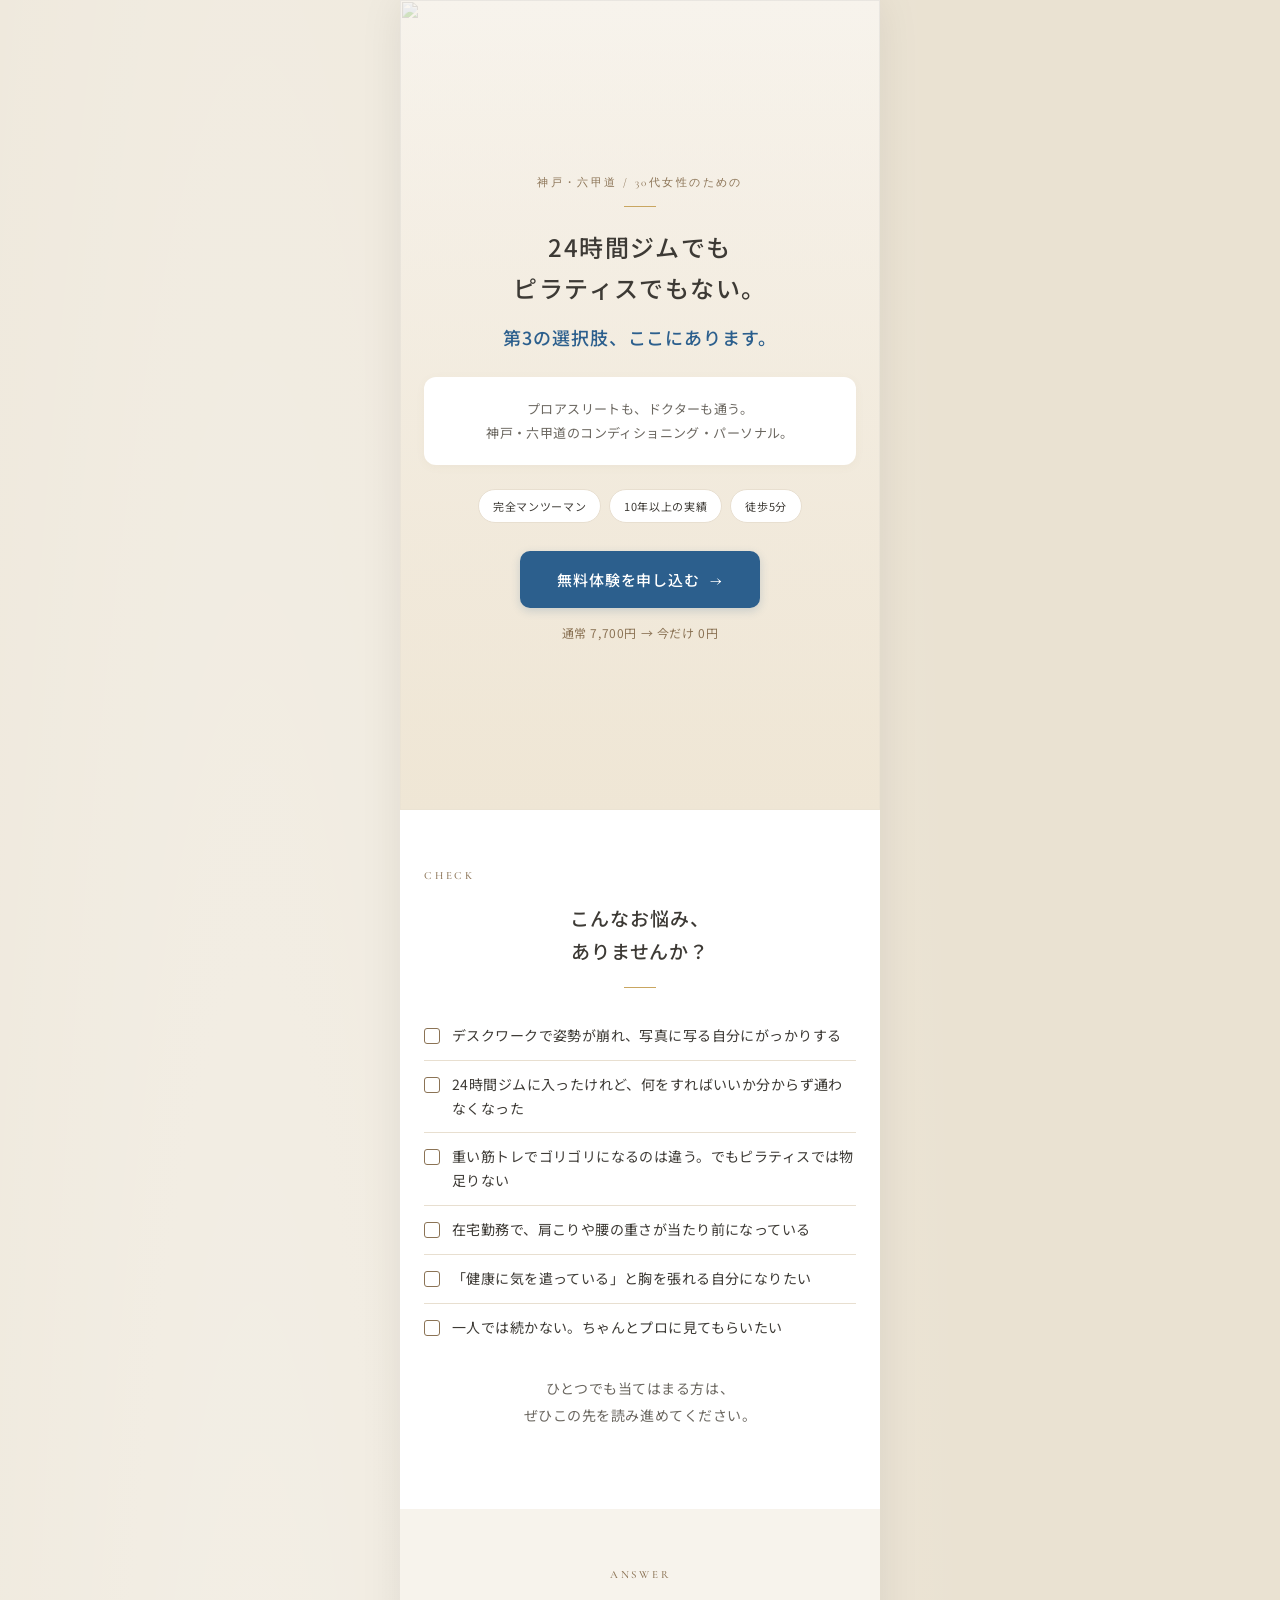
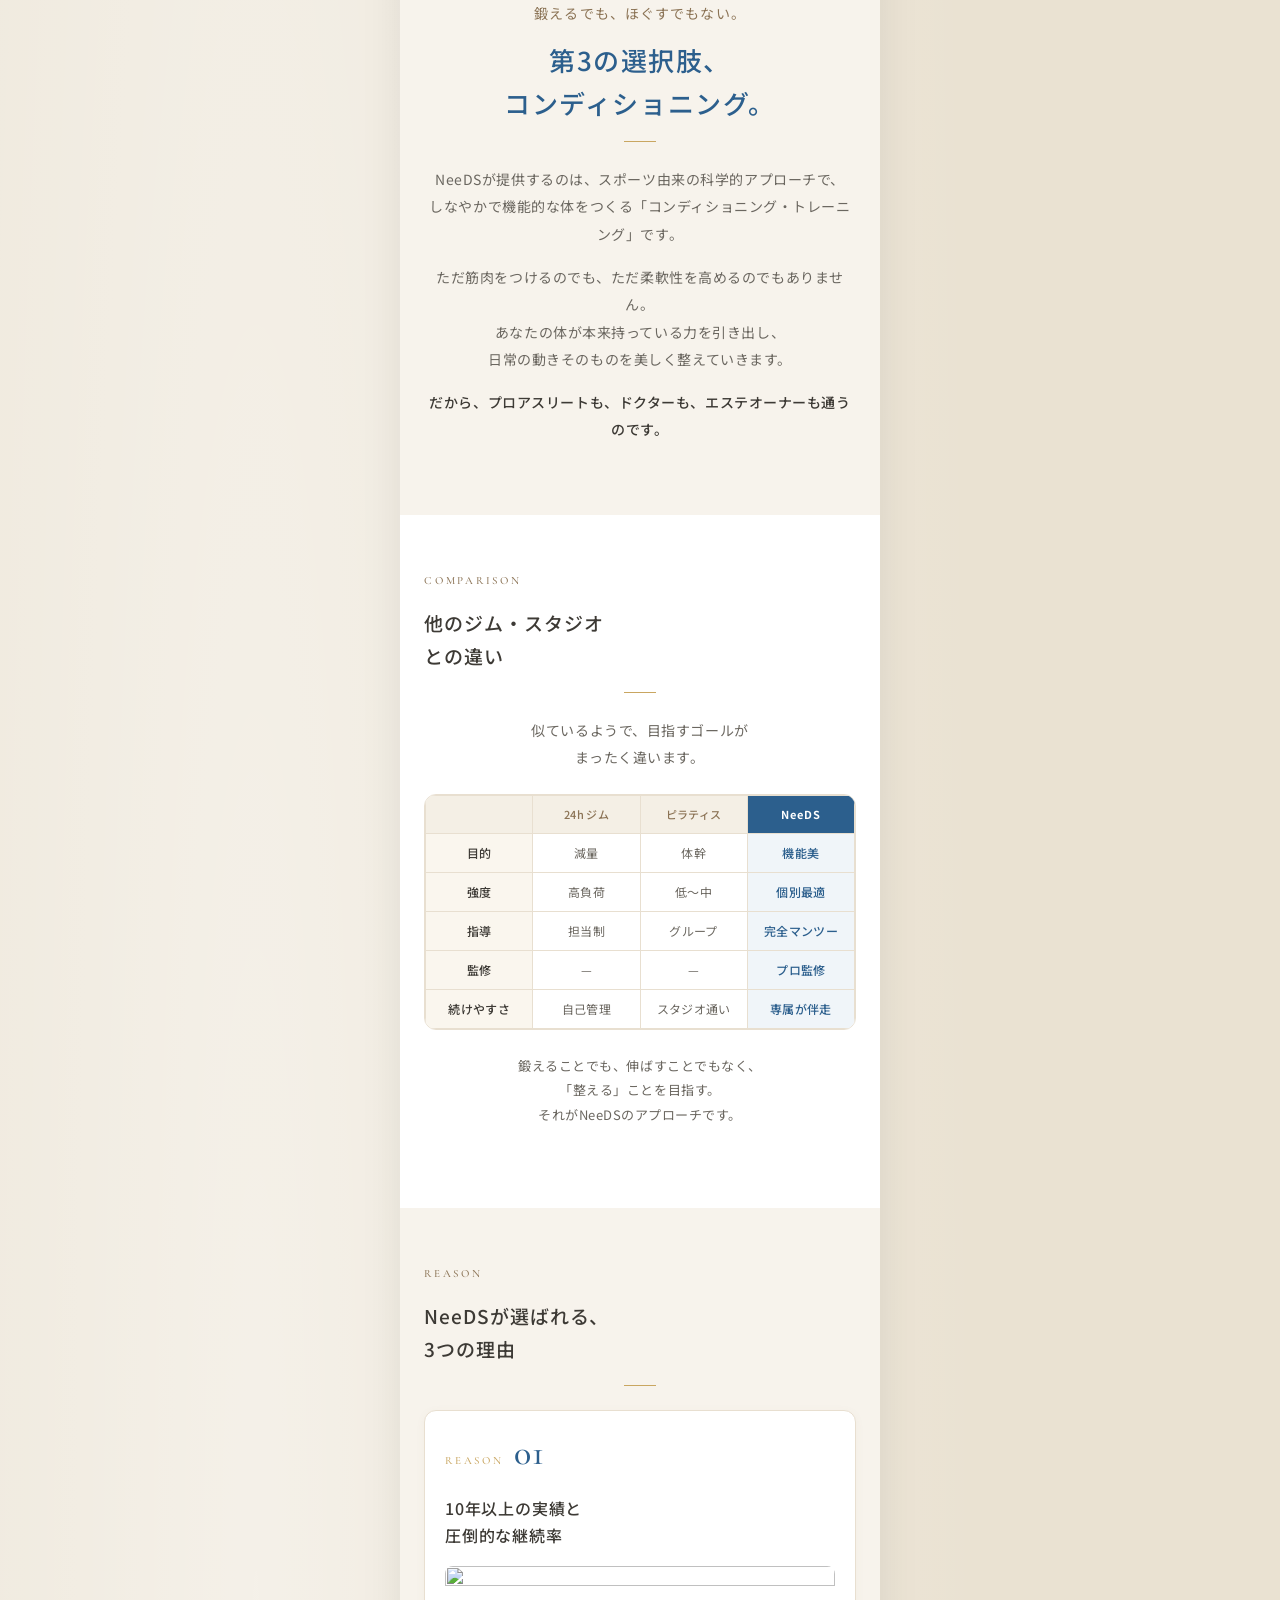
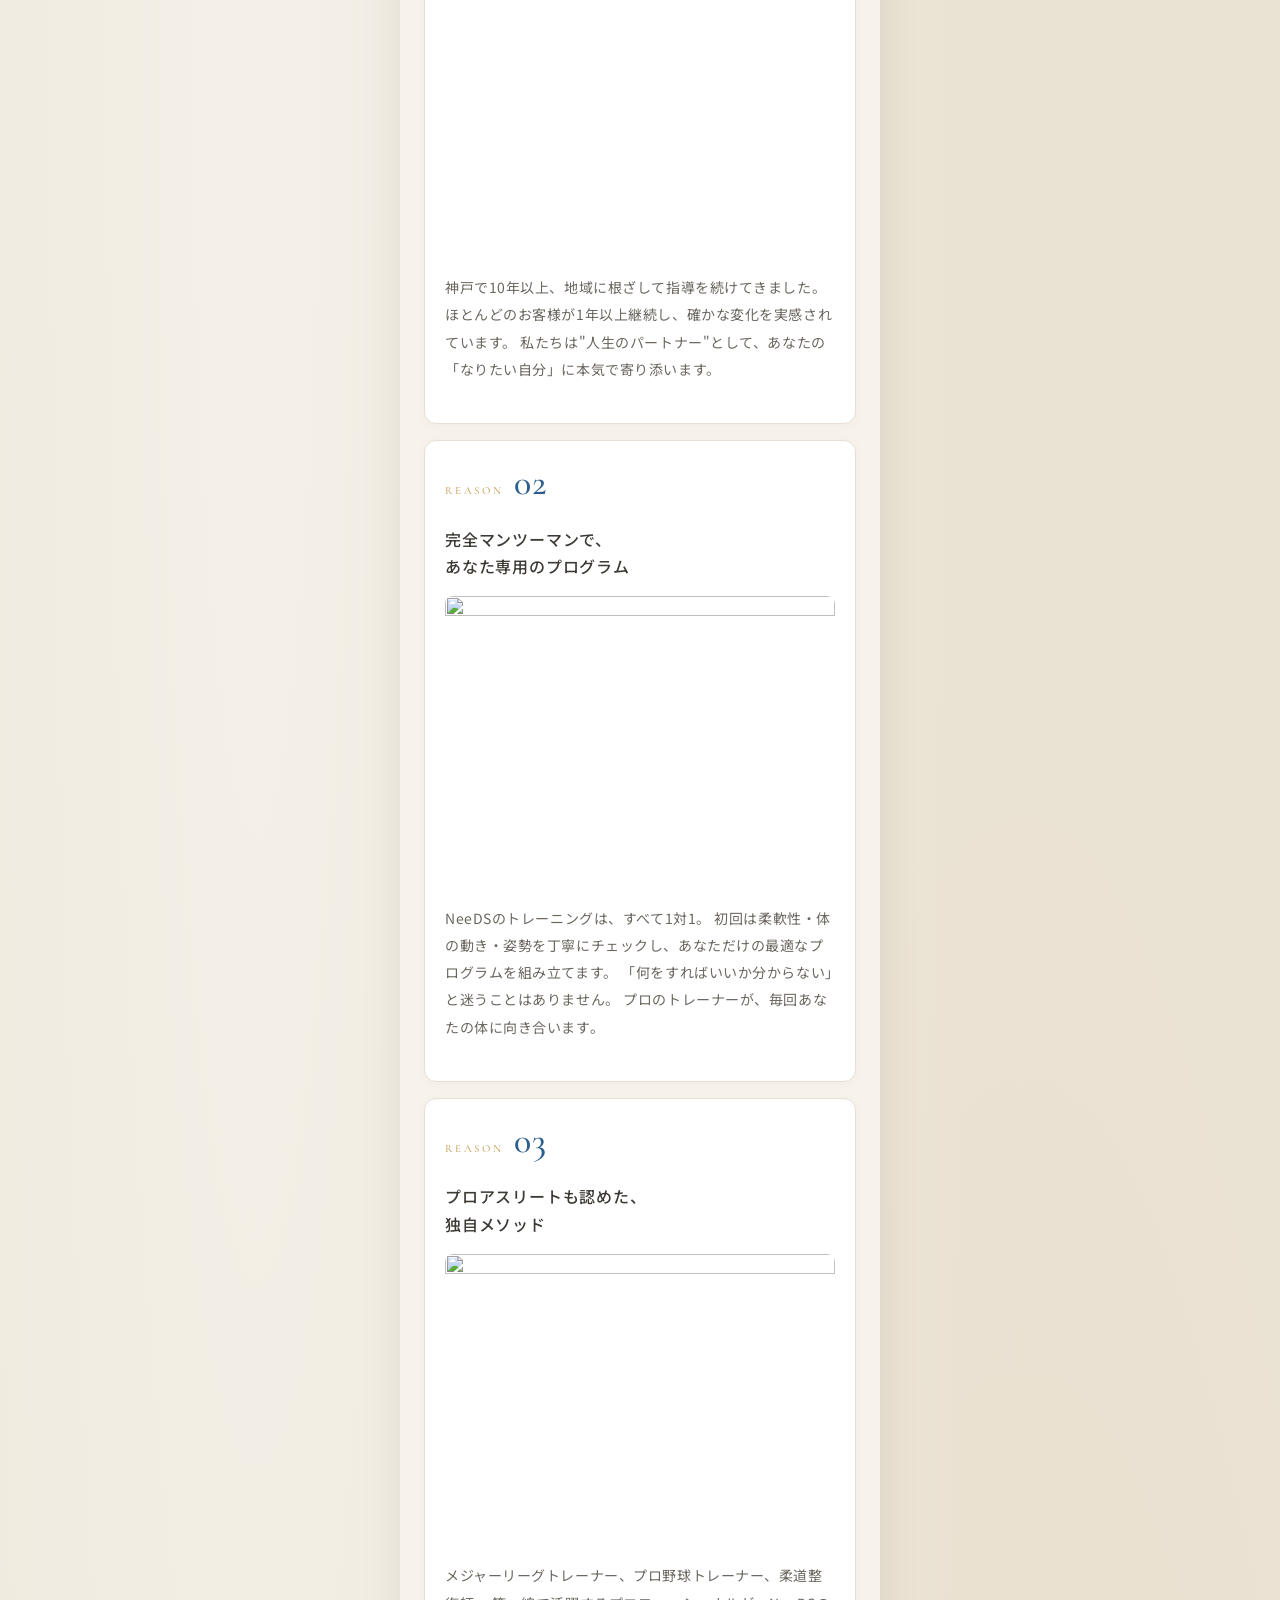
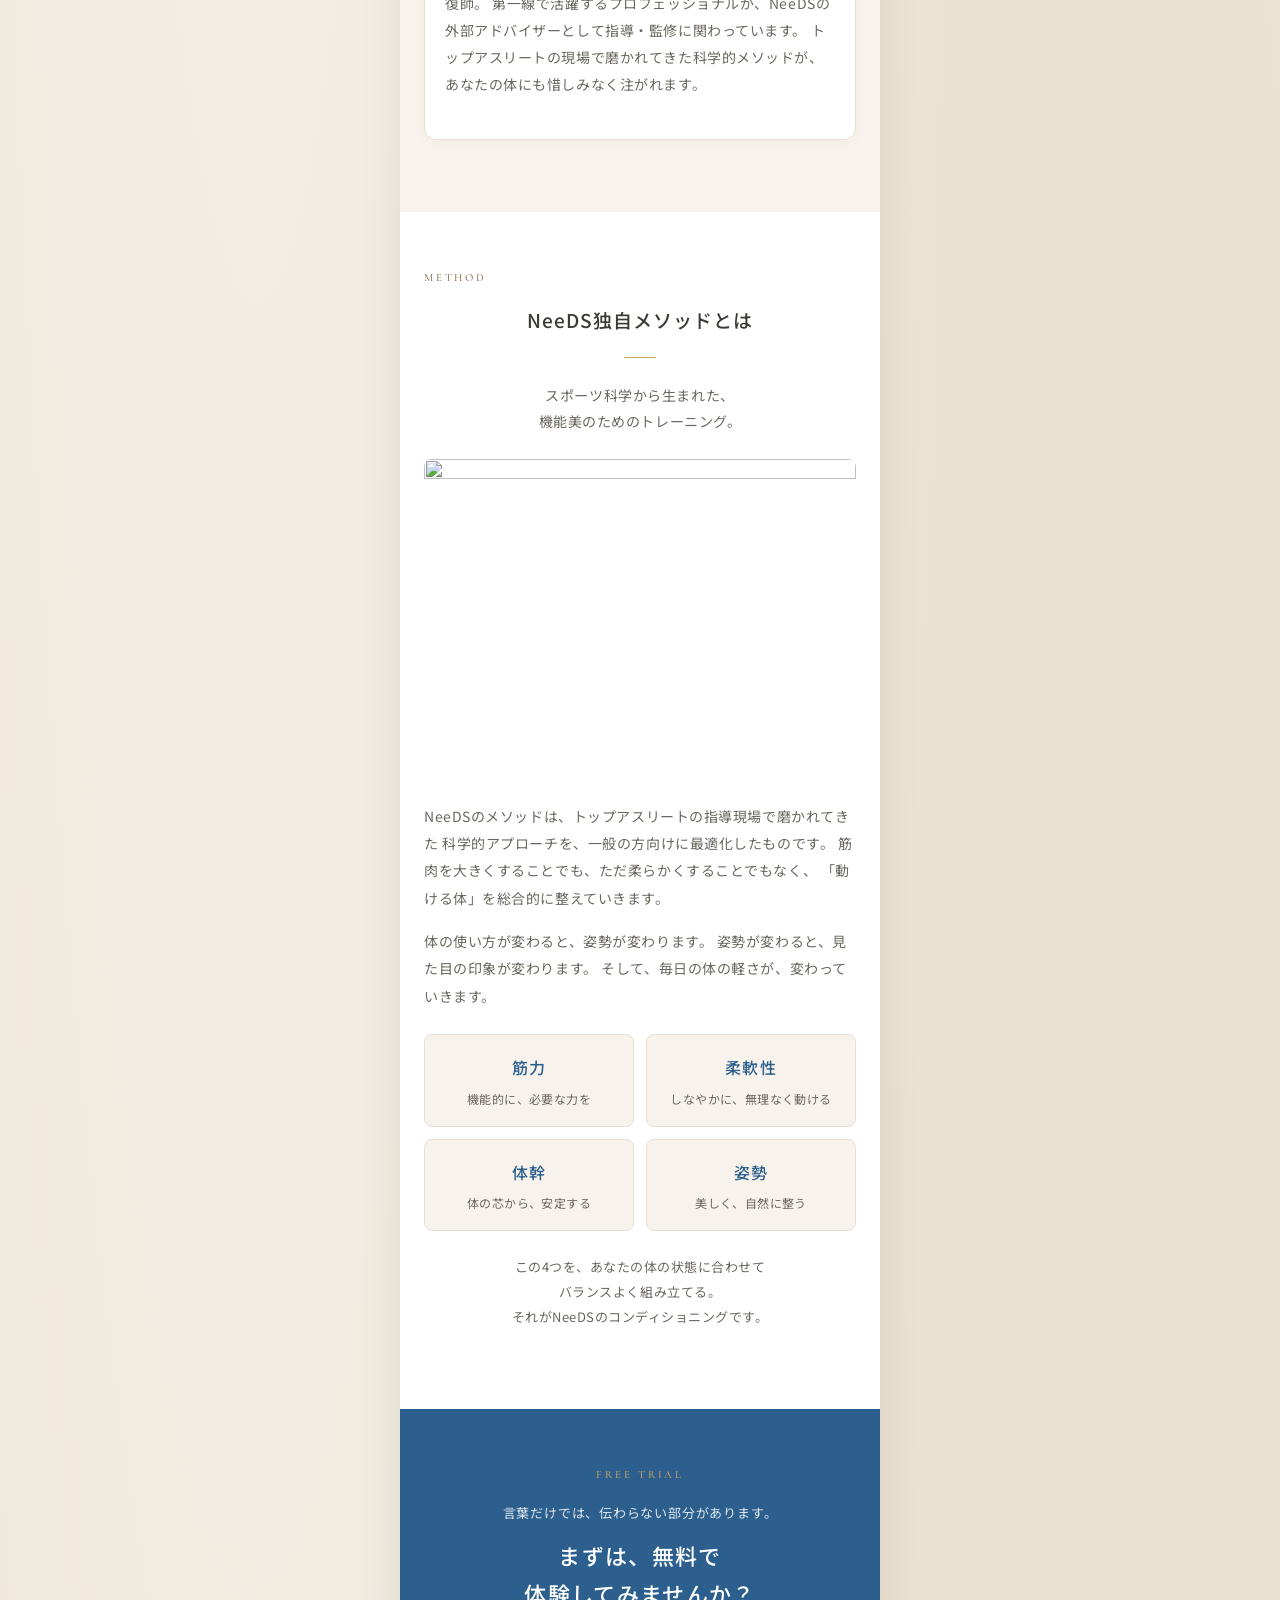
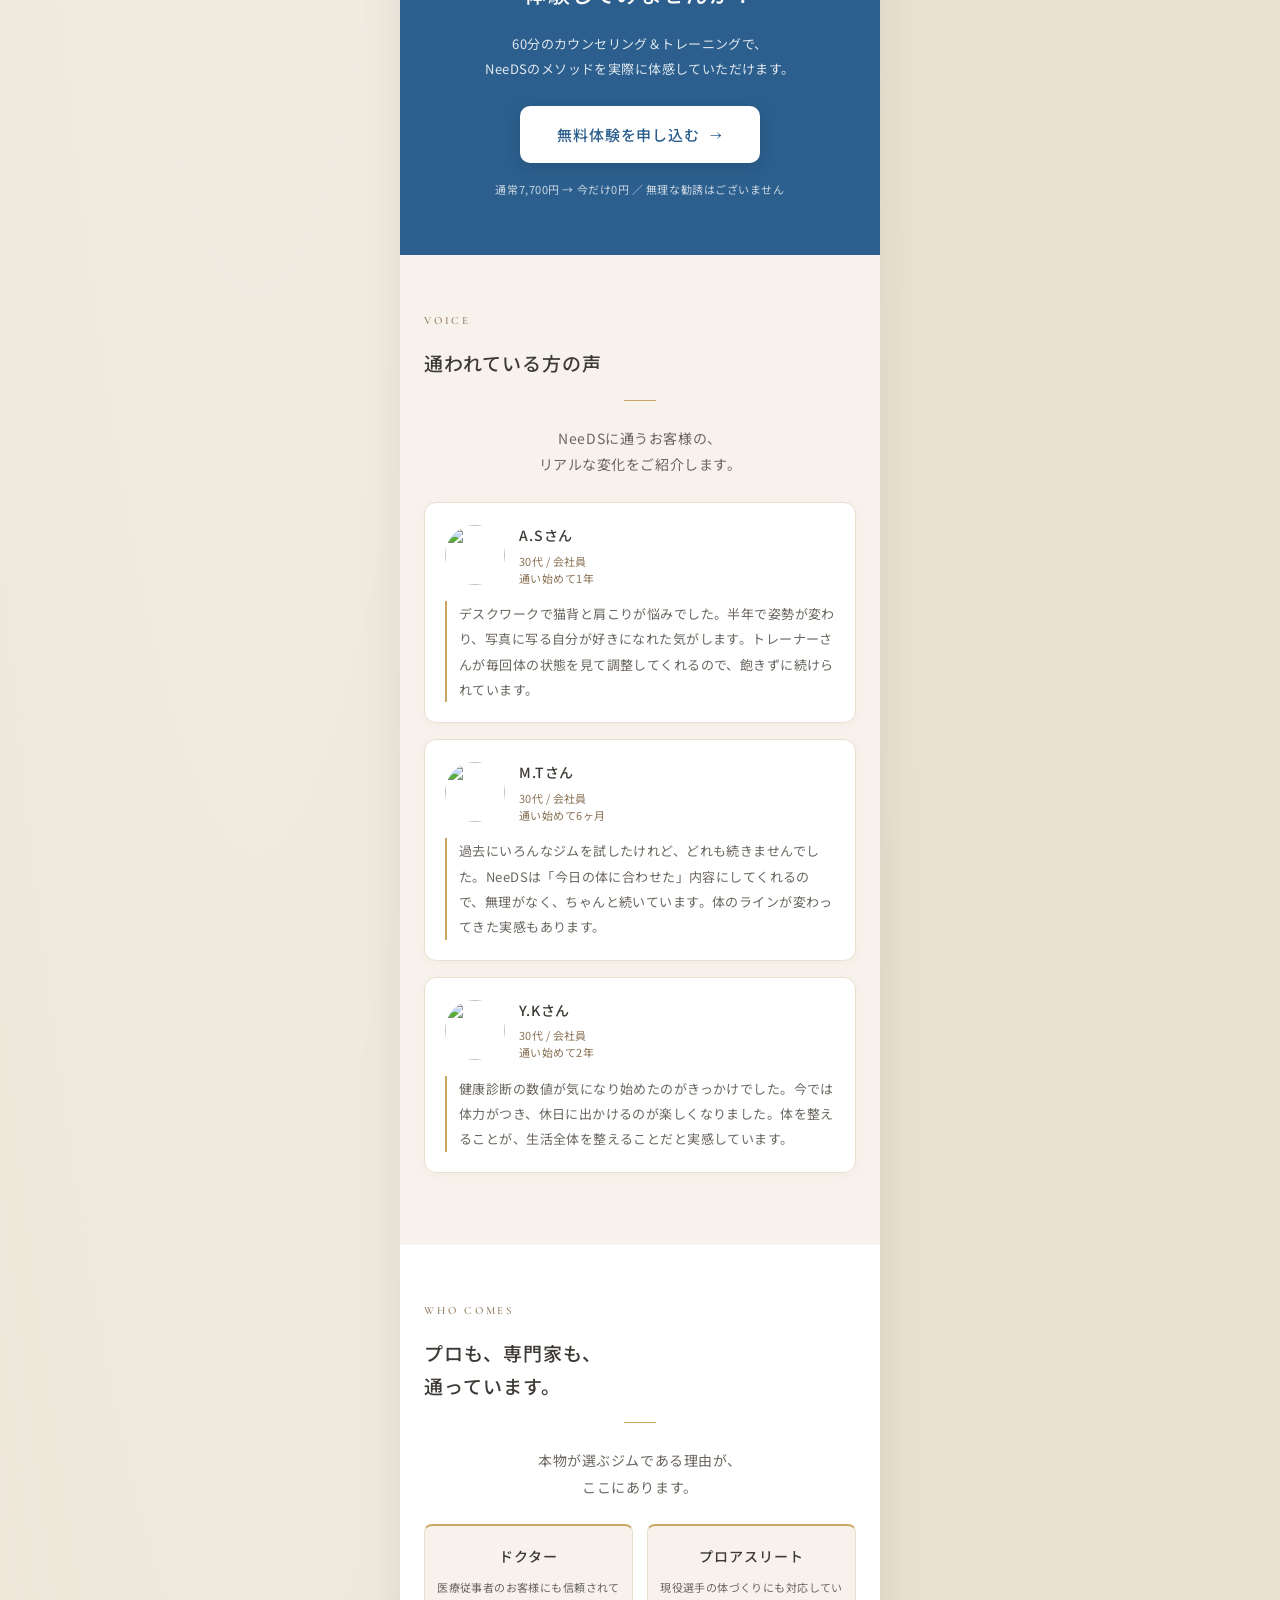
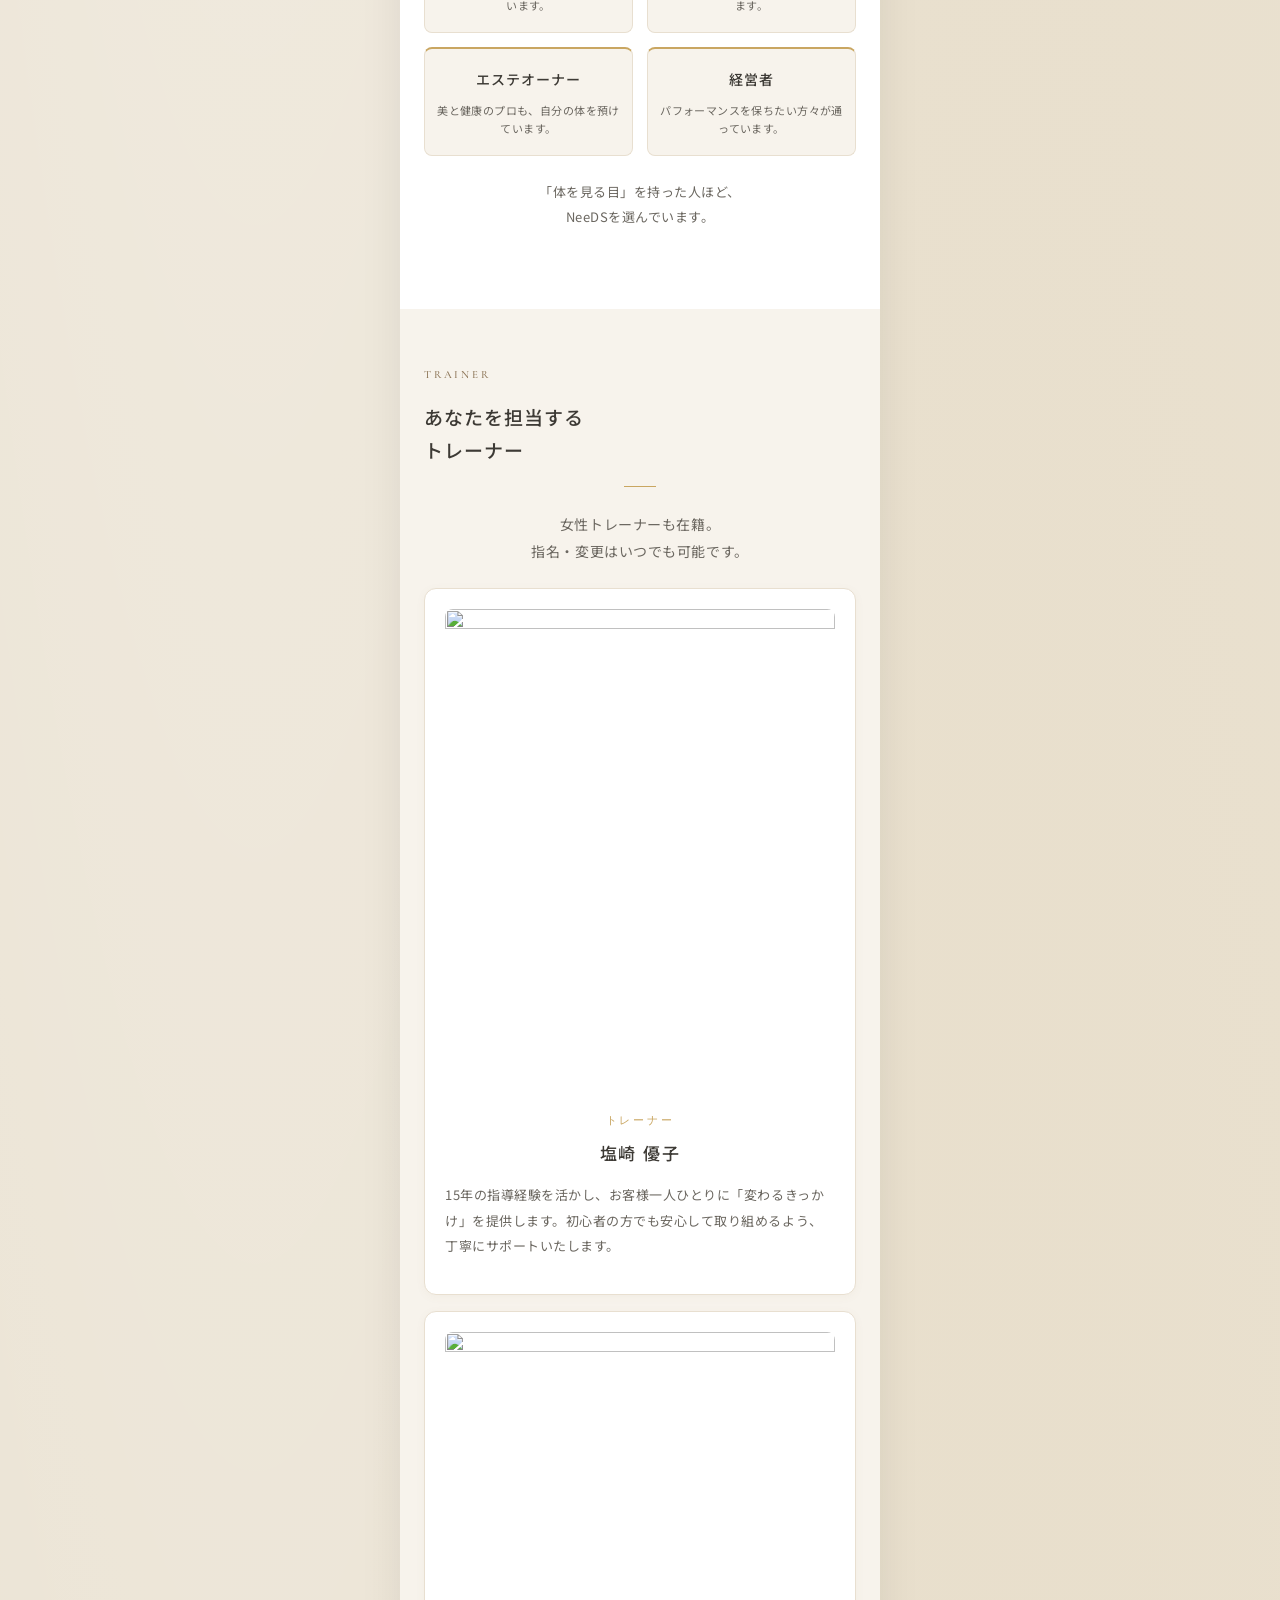
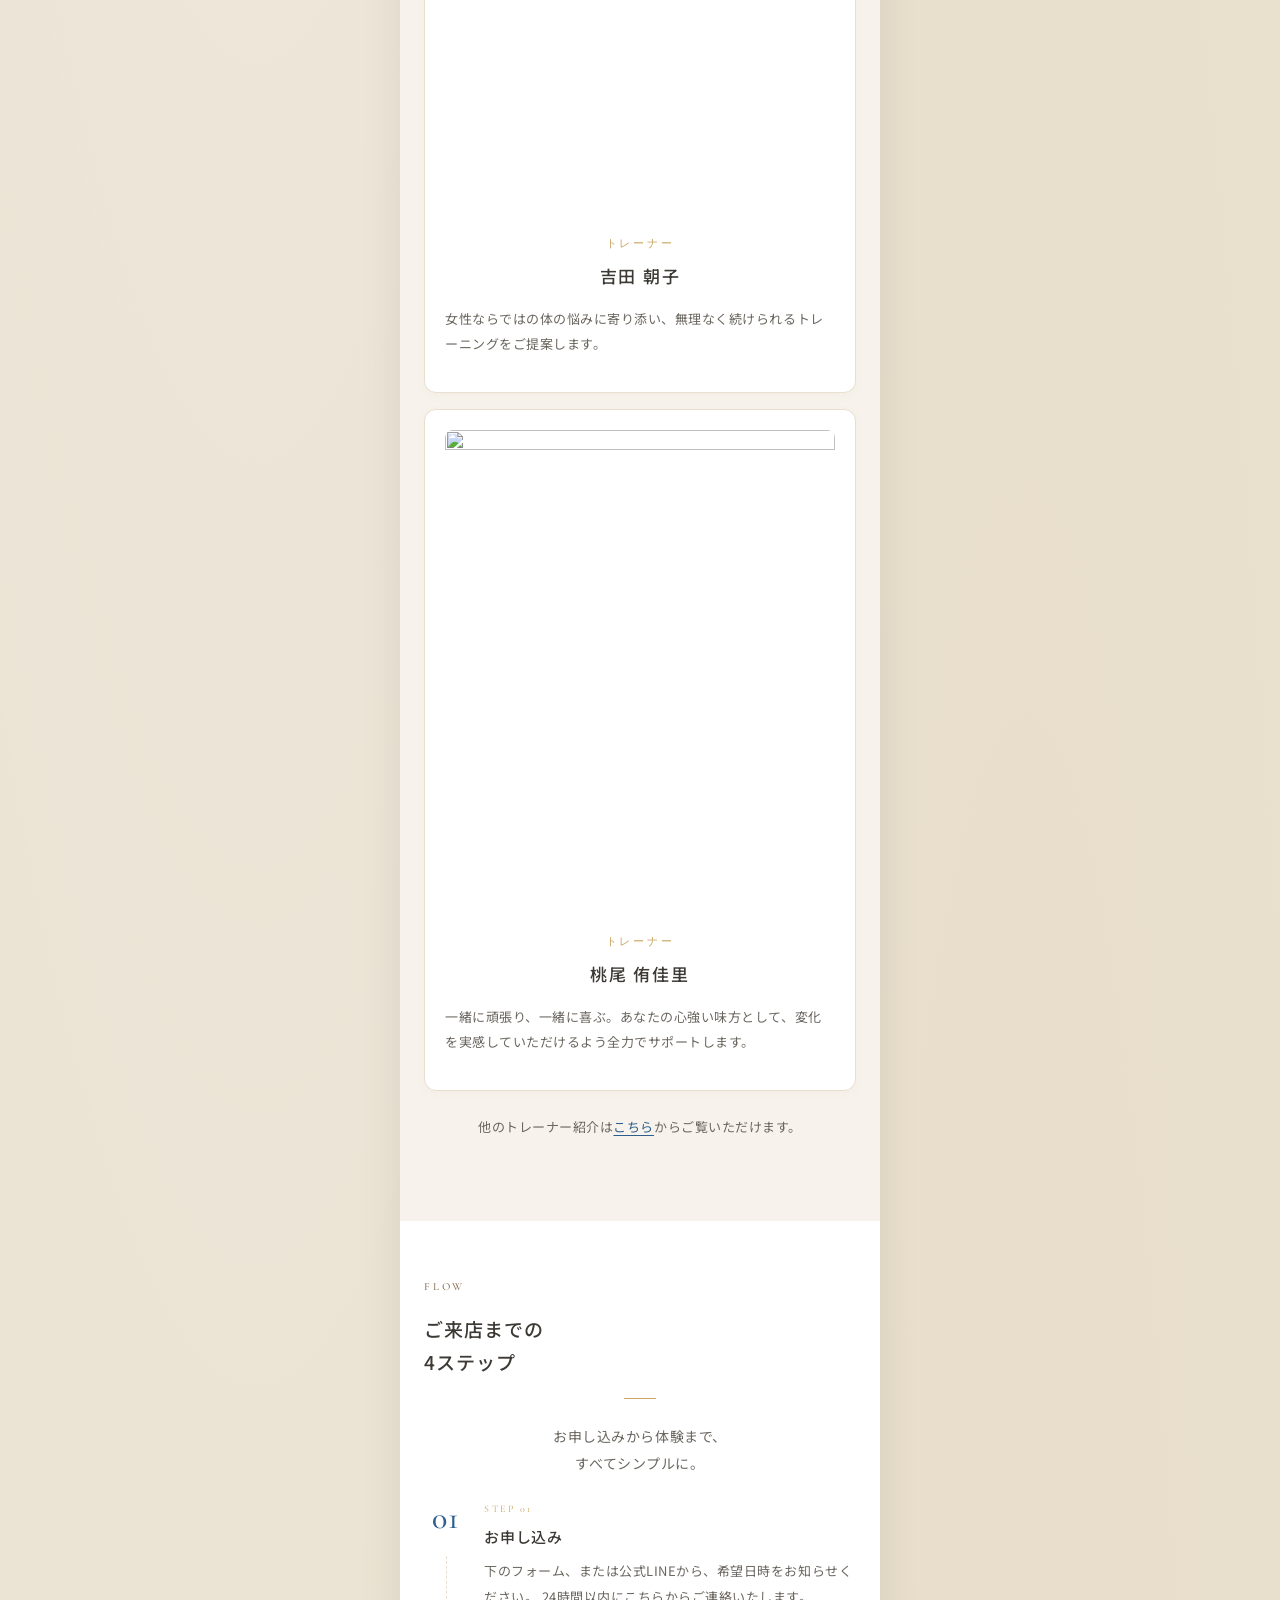
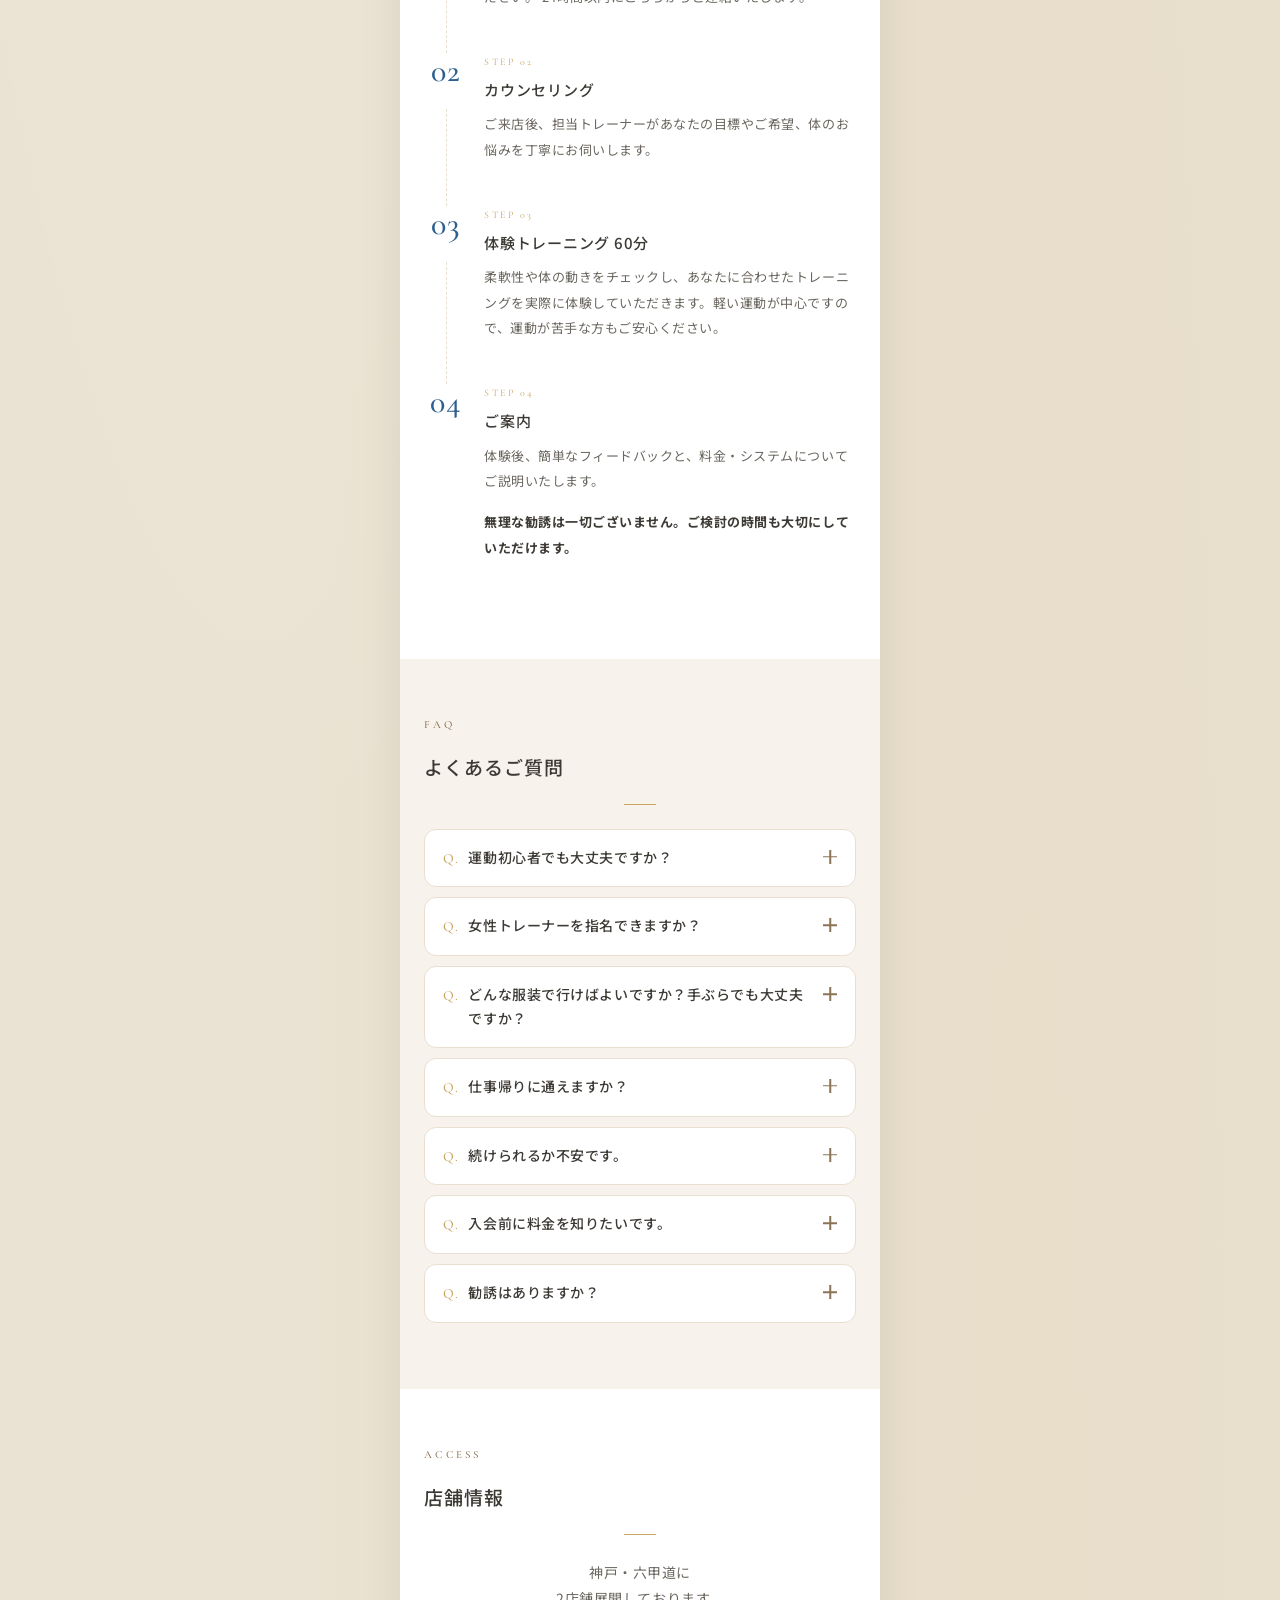
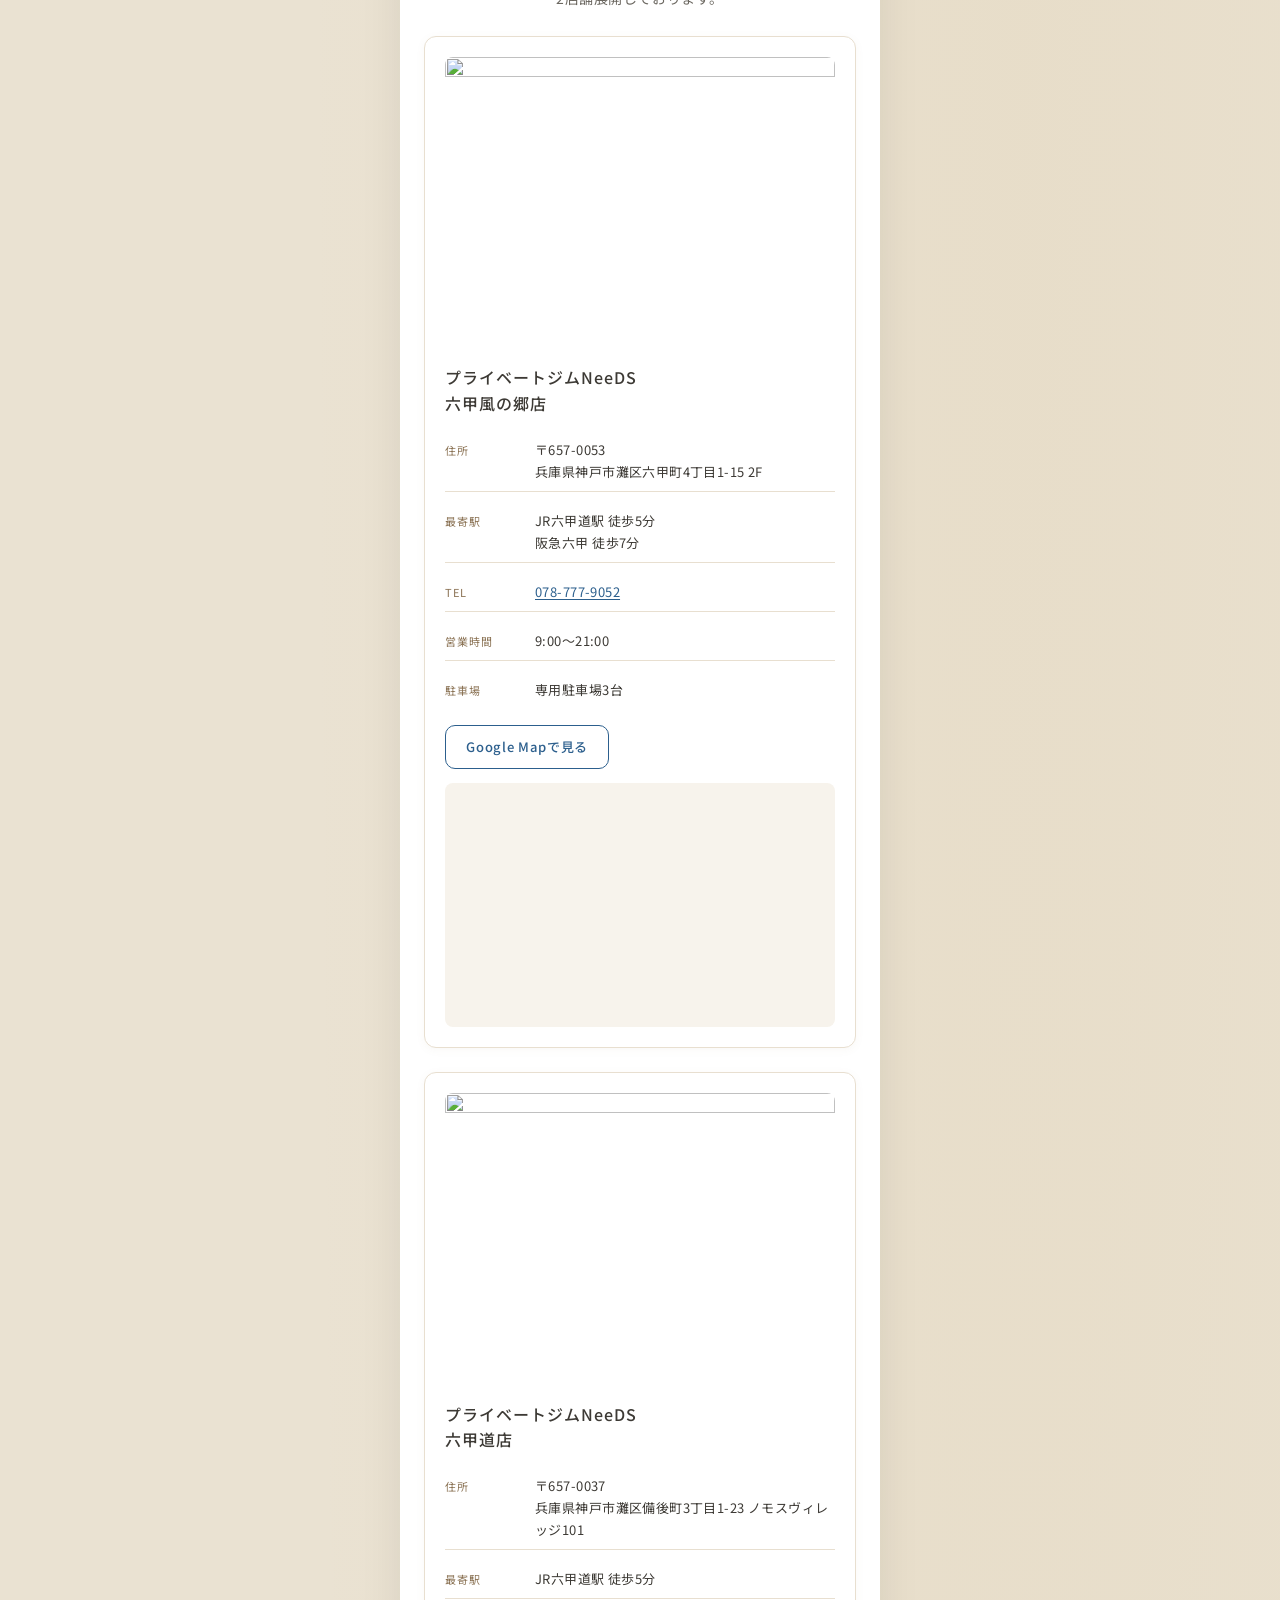
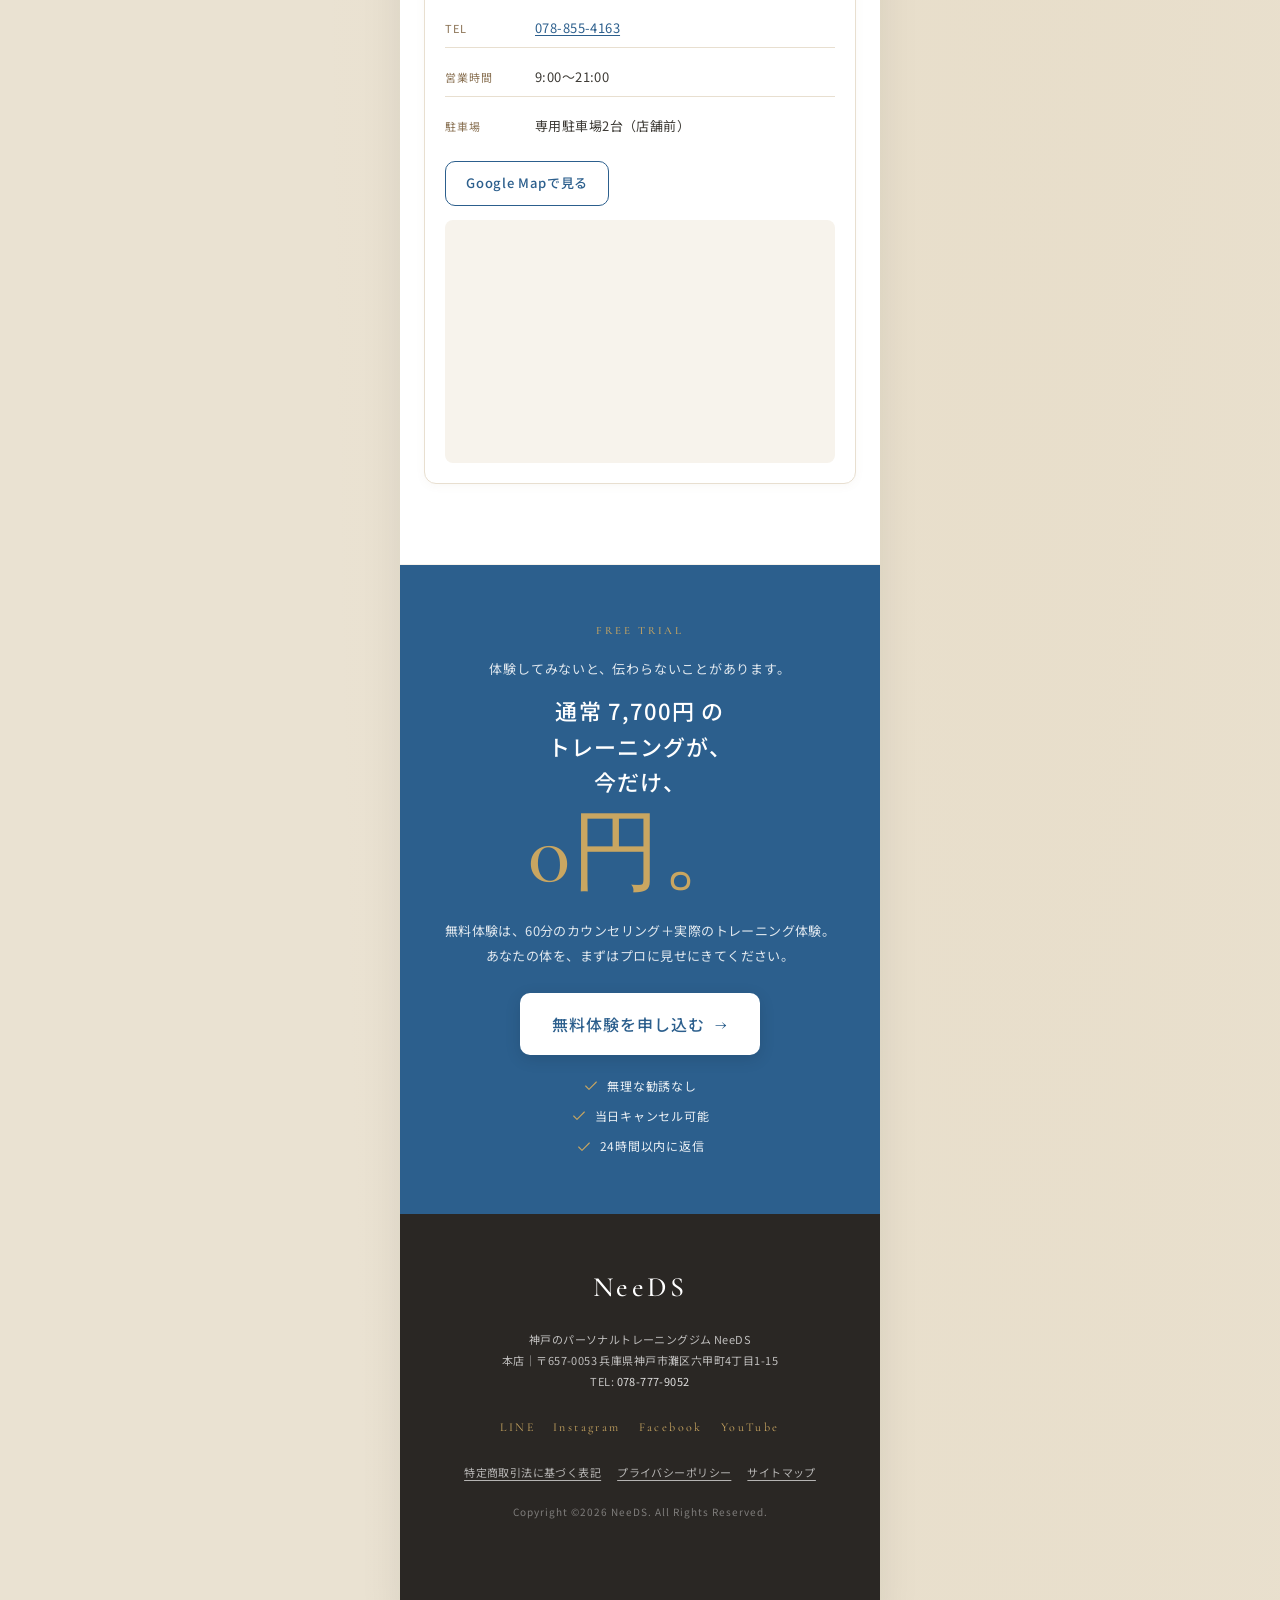
==== index.html @ e94132e1 "feat: implement NeeDS LP single-page (15 sections) 実装指示書に基づき、神戸・六甲道のパーソナルトレーニングジムNeeDSの 30代女性向け集客LPを" ====
<!DOCTYPE html>
<html lang="ja">
<head>
<meta charset="UTF-8">
<meta name="viewport" content="width=device-width, initial-scale=1.0">
<meta name="format-detection" content="telephone=no">
<title>30代女性のためのパーソナルトレーニング｜神戸・六甲道のNeeDS</title>
<meta name="description" content="24時間ジムでもピラティスでもない、第3の選択肢。プロアスリート・ドクターも通うコンディショニング・パーソナル。神戸・六甲道のNeeDS。無料体験受付中。">
<meta name="robots" content="noindex,nofollow">

<meta property="og:title" content="30代女性のためのパーソナルトレーニング｜神戸・六甲道のNeeDS">
<meta property="og:description" content="24時間ジムでもピラティスでもない、第3の選択肢。プロアスリート・ドクターも通うコンディショニング・パーソナル。神戸・六甲道のNeeDS。無料体験受付中。">
<meta property="og:image" content="images/ogp.webp">
<meta property="og:url" content="">
<meta property="og:type" content="website">

<link rel="preconnect" href="https://fonts.googleapis.com">
<link rel="preconnect" href="https://fonts.gstatic.com" crossorigin>
<link href="https://fonts.googleapis.com/css2?family=Noto+Sans+JP:wght@400;500;700&family=Cormorant+Garamond:wght@400;500&display=swap" rel="stylesheet">
<link rel="stylesheet" href="css/style.css">

<!-- Google Tag Manager -->
<script>(function(w,d,s,l,i){w[l]=w[l]||[];w[l].push({'gtm.start':
new Date().getTime(),event:'gtm.js'});var f=d.getElementsByTagName(s)[0],
j=d.createElement(s),dl=l!='dataLayer'?'&l='+l:'';j.async=true;j.src=
'https://www.googletagmanager.com/gtm.js?id='+i+dl;f.parentNode.insertBefore(j,f);
})(window,document,'script','dataLayer','GTM-P95C26ZR');</script>
<!-- End Google Tag Manager -->
</head>
<body>
<!-- Google Tag Manager (noscript) -->
<noscript><iframe src="https://www.googletagmanager.com/ns.html?id=GTM-P95C26ZR" height="0" width="0" style="display:none;visibility:hidden"></iframe></noscript>

<div class="page">

  <!-- ===========================
       Section 01: Hero / FV
       =========================== -->
  <section class="sec sec-hero" id="hero">
    <div class="hero-media">
      <img src="https://placehold.co/1080x1920/EFE6D5/8B7355?text=Hero+Image" alt="" loading="eager">
      <div class="hero-overlay"></div>
    </div>
    <div class="hero-inner">
      <p class="eyebrow">神戸・六甲道 / 30代女性のための</p>
      <span class="rule-gold"></span>
      <h1 class="hero-title">
        24時間ジムでも<br>
        ピラティスでもない。
        <span class="hero-title-accent">第3の選択肢、ここにあります。</span>
      </h1>
      <div class="hero-card">
        プロアスリートも、ドクターも通う。<br>
        神戸・六甲道のコンディショニング・パーソナル。
      </div>
      <ul class="badge-row" aria-label="特長">
        <li>完全マンツーマン</li>
        <li>10年以上の実績</li>
        <li>徒歩5分</li>
      </ul>
      <a href="#" class="btn btn-primary btn-lg" data-event="cta_click" data-cta="hero">
        無料体験を申し込む
        <span class="btn-arrow" aria-hidden="true">→</span>
      </a>
      <p class="hero-note">通常 7,700円 → 今だけ 0円</p>
    </div>
  </section>

  <!-- ===========================
       Section 02: 共感パート
       =========================== -->
  <section class="sec sec-empathy bg-white reveal">
    <div class="container">
      <p class="label-en">CHECK</p>
      <h2 class="sec-title">こんなお悩み、<br>ありませんか？</h2>
      <span class="rule-gold center"></span>
      <ul class="checklist">
        <li>
          <span class="checkbox" aria-hidden="true"></span>
          <span>デスクワークで姿勢が崩れ、写真に写る自分にがっかりする</span>
        </li>
        <li>
          <span class="checkbox" aria-hidden="true"></span>
          <span>24時間ジムに入ったけれど、何をすればいいか分からず通わなくなった</span>
        </li>
        <li>
          <span class="checkbox" aria-hidden="true"></span>
          <span>重い筋トレでゴリゴリになるのは違う。でもピラティスでは物足りない</span>
        </li>
        <li>
          <span class="checkbox" aria-hidden="true"></span>
          <span>在宅勤務で、肩こりや腰の重さが当たり前になっている</span>
        </li>
        <li>
          <span class="checkbox" aria-hidden="true"></span>
          <span>「健康に気を遣っている」と胸を張れる自分になりたい</span>
        </li>
        <li>
          <span class="checkbox" aria-hidden="true"></span>
          <span>一人では続かない。ちゃんとプロに見てもらいたい</span>
        </li>
      </ul>
      <p class="lead-center">
        ひとつでも当てはまる方は、<br>
        ぜひこの先を読み進めてください。
      </p>
    </div>
  </section>

  <!-- ===========================
       Section 03: NeeDSの答え
       =========================== -->
  <section class="sec sec-answer bg-cream reveal">
    <div class="container center">
      <p class="label-en">ANSWER</p>
      <p class="answer-lead">鍛えるでも、ほぐすでもない。</p>
      <h2 class="answer-headline">第3の選択肢、<br>コンディショニング。</h2>
      <span class="rule-gold center"></span>
      <p class="body-text">
        NeeDSが提供するのは、スポーツ由来の科学的アプローチで、<br>
        しなやかで機能的な体をつくる「コンディショニング・トレーニング」です。
      </p>
      <p class="body-text">
        ただ筋肉をつけるのでも、ただ柔軟性を高めるのでもありません。<br>
        あなたの体が本来持っている力を引き出し、<br>
        日常の動きそのものを美しく整えていきます。
      </p>
      <p class="body-text accent">
        だから、プロアスリートも、ドクターも、エステオーナーも通うのです。
      </p>
    </div>
  </section>

  <!-- ===========================
       Section 04: 比較表
       =========================== -->
  <section class="sec sec-compare bg-white reveal">
    <div class="container">
      <p class="label-en">COMPARISON</p>
      <h2 class="sec-title">他のジム・スタジオ<br>との違い</h2>
      <span class="rule-gold center"></span>
      <p class="lead-center">似ているようで、目指すゴールが<br>まったく違います。</p>
      <div class="compare-wrap">
        <table class="compare">
          <thead>
            <tr>
              <th></th>
              <th>24h ジム</th>
              <th>ピラティス</th>
              <th class="is-needs">NeeDS</th>
            </tr>
          </thead>
          <tbody>
            <tr>
              <th>目的</th>
              <td>減量</td>
              <td>体幹</td>
              <td class="is-needs">機能美</td>
            </tr>
            <tr>
              <th>強度</th>
              <td>高負荷</td>
              <td>低〜中</td>
              <td class="is-needs">個別最適</td>
            </tr>
            <tr>
              <th>指導</th>
              <td>担当制</td>
              <td>グループ</td>
              <td class="is-needs">完全マンツー</td>
            </tr>
            <tr>
              <th>監修</th>
              <td>—</td>
              <td>—</td>
              <td class="is-needs">プロ監修</td>
            </tr>
            <tr>
              <th>続けやすさ</th>
              <td>自己管理</td>
              <td>スタジオ通い</td>
              <td class="is-needs">専属が伴走</td>
            </tr>
          </tbody>
        </table>
      </div>
      <p class="lead-center small">
        鍛えることでも、伸ばすことでもなく、<br>
        「整える」ことを目指す。<br>
        それがNeeDSのアプローチです。
      </p>
    </div>
  </section>

  <!-- ===========================
       Section 05: 選ばれる3つの理由
       =========================== -->
  <section class="sec sec-reason bg-cream reveal">
    <div class="container">
      <p class="label-en">REASON</p>
      <h2 class="sec-title">NeeDSが選ばれる、<br>3つの理由</h2>
      <span class="rule-gold center"></span>

      <article class="reason-card">
        <div class="reason-head">
          <span class="label-en gold">REASON</span>
          <span class="reason-num">01</span>
        </div>
        <h3 class="reason-title">10年以上の実績と<br>圧倒的な継続率</h3>
        <figure class="reason-photo">
          <img src="https://placehold.co/800x600/E8DFD0/8B7355?text=Reason+01" alt="" loading="lazy">
        </figure>
        <p class="body-text">
          神戸で10年以上、地域に根ざして指導を続けてきました。
          ほとんどのお客様が1年以上継続し、確かな変化を実感されています。
          私たちは"人生のパートナー"として、あなたの「なりたい自分」に本気で寄り添います。
        </p>
      </article>

      <article class="reason-card">
        <div class="reason-head">
          <span class="label-en gold">REASON</span>
          <span class="reason-num">02</span>
        </div>
        <h3 class="reason-title">完全マンツーマンで、<br>あなた専用のプログラム</h3>
        <figure class="reason-photo">
          <img src="https://placehold.co/800x600/E8DFD0/8B7355?text=Reason+02" alt="" loading="lazy">
        </figure>
        <p class="body-text">
          NeeDSのトレーニングは、すべて1対1。
          初回は柔軟性・体の動き・姿勢を丁寧にチェックし、あなただけの最適なプログラムを組み立てます。
          「何をすればいいか分からない」と迷うことはありません。
          プロのトレーナーが、毎回あなたの体に向き合います。
        </p>
      </article>

      <article class="reason-card">
        <div class="reason-head">
          <span class="label-en gold">REASON</span>
          <span class="reason-num">03</span>
        </div>
        <h3 class="reason-title">プロアスリートも認めた、<br>独自メソッド</h3>
        <figure class="reason-photo">
          <img src="https://placehold.co/800x600/E8DFD0/8B7355?text=Reason+03" alt="" loading="lazy">
        </figure>
        <p class="body-text">
          メジャーリーグトレーナー、プロ野球トレーナー、柔道整復師。
          第一線で活躍するプロフェッショナルが、NeeDSの外部アドバイザーとして指導・監修に関わっています。
          トップアスリートの現場で磨かれてきた科学的メソッドが、あなたの体にも惜しみなく注がれます。
        </p>
      </article>
    </div>
  </section>

  <!-- ===========================
       Section 06: メソッド紹介
       =========================== -->
  <section class="sec sec-method bg-white reveal">
    <div class="container">
      <p class="label-en">METHOD</p>
      <h2 class="sec-title">NeeDS独自メソッドとは</h2>
      <span class="rule-gold center"></span>
      <p class="lead-center">
        スポーツ科学から生まれた、<br>機能美のためのトレーニング。
      </p>
      <figure class="method-photo">
        <img src="https://placehold.co/800x600/EFE6D5/8B7355?text=Method+Image" alt="" loading="lazy">
      </figure>
      <p class="body-text">
        NeeDSのメソッドは、トップアスリートの指導現場で磨かれてきた
        科学的アプローチを、一般の方向けに最適化したものです。
        筋肉を大きくすることでも、ただ柔らかくすることでもなく、
        「動ける体」を総合的に整えていきます。
      </p>
      <p class="body-text">
        体の使い方が変わると、姿勢が変わります。
        姿勢が変わると、見た目の印象が変わります。
        そして、毎日の体の軽さが、変わっていきます。
      </p>
      <ul class="method-grid">
        <li>
          <p class="method-elem">筋力</p>
          <p class="method-desc">機能的に、必要な力を</p>
        </li>
        <li>
          <p class="method-elem">柔軟性</p>
          <p class="method-desc">しなやかに、無理なく動ける</p>
        </li>
        <li>
          <p class="method-elem">体幹</p>
          <p class="method-desc">体の芯から、安定する</p>
        </li>
        <li>
          <p class="method-elem">姿勢</p>
          <p class="method-desc">美しく、自然に整う</p>
        </li>
      </ul>
      <p class="lead-center small">
        この4つを、あなたの体の状態に合わせて<br>
        バランスよく組み立てる。<br>
        それがNeeDSのコンディショニングです。
      </p>
    </div>
  </section>

  <!-- ===========================
       Section 07: 中間CTA
       =========================== -->
  <section class="sec sec-cta-mid bg-blue reveal">
    <div class="container center">
      <p class="label-en gold">FREE TRIAL</p>
      <p class="cta-lead">言葉だけでは、伝わらない部分があります。</p>
      <h2 class="cta-headline">まずは、無料で<br>体験してみませんか？</h2>
      <p class="cta-sub">
        60分のカウンセリング＆トレーニングで、<br>
        NeeDSのメソッドを実際に体感していただけます。
      </p>
      <a href="#" class="btn btn-ghost btn-lg" data-event="cta_click" data-cta="mid">
        無料体験を申し込む
        <span class="btn-arrow" aria-hidden="true">→</span>
      </a>
      <p class="cta-note">通常7,700円 → 今だけ0円 ／ 無理な勧誘はございません</p>
    </div>
  </section>

  <!-- ===========================
       Section 08: お客様の声
       =========================== -->
  <section class="sec sec-voice bg-cream reveal">
    <div class="container">
      <p class="label-en">VOICE</p>
      <h2 class="sec-title">通われている方の声</h2>
      <span class="rule-gold center"></span>
      <p class="lead-center">
        NeeDSに通うお客様の、<br>リアルな変化をご紹介します。
      </p>

      <article class="voice-card">
        <div class="voice-head">
          <figure class="voice-avatar">
            <img src="https://placehold.co/200x200/E8DFD0/8B7355?text=A.S" alt="" loading="lazy">
          </figure>
          <div class="voice-meta">
            <p class="voice-name">A.Sさん</p>
            <p class="voice-info">30代 / 会社員<br>通い始めて1年</p>
          </div>
        </div>
        <p class="voice-quote">
          デスクワークで猫背と肩こりが悩みでした。半年で姿勢が変わり、写真に写る自分が好きになれた気がします。トレーナーさんが毎回体の状態を見て調整してくれるので、飽きずに続けられています。
        </p>
      </article>

      <article class="voice-card">
        <div class="voice-head">
          <figure class="voice-avatar">
            <img src="https://placehold.co/200x200/E8DFD0/8B7355?text=M.T" alt="" loading="lazy">
          </figure>
          <div class="voice-meta">
            <p class="voice-name">M.Tさん</p>
            <p class="voice-info">30代 / 会社員<br>通い始めて6ヶ月</p>
          </div>
        </div>
        <p class="voice-quote">
          過去にいろんなジムを試したけれど、どれも続きませんでした。NeeDSは「今日の体に合わせた」内容にしてくれるので、無理がなく、ちゃんと続いています。体のラインが変わってきた実感もあります。
        </p>
      </article>

      <article class="voice-card">
        <div class="voice-head">
          <figure class="voice-avatar">
            <img src="https://placehold.co/200x200/E8DFD0/8B7355?text=Y.K" alt="" loading="lazy">
          </figure>
          <div class="voice-meta">
            <p class="voice-name">Y.Kさん</p>
            <p class="voice-info">30代 / 会社員<br>通い始めて2年</p>
          </div>
        </div>
        <p class="voice-quote">
          健康診断の数値が気になり始めたのがきっかけでした。今では体力がつき、休日に出かけるのが楽しくなりました。体を整えることが、生活全体を整えることだと実感しています。
        </p>
      </article>
    </div>
  </section>

  <!-- ===========================
       Section 09: 通われている方々
       =========================== -->
  <section class="sec sec-who bg-white reveal">
    <div class="container">
      <p class="label-en">WHO COMES</p>
      <h2 class="sec-title">プロも、専門家も、<br>通っています。</h2>
      <span class="rule-gold center"></span>
      <p class="lead-center">
        本物が選ぶジムである理由が、<br>ここにあります。
      </p>
      <ul class="who-grid">
        <li>
          <p class="who-title">ドクター</p>
          <p class="who-desc">医療従事者のお客様にも信頼されています。</p>
        </li>
        <li>
          <p class="who-title">プロアスリート</p>
          <p class="who-desc">現役選手の体づくりにも対応しています。</p>
        </li>
        <li>
          <p class="who-title">エステオーナー</p>
          <p class="who-desc">美と健康のプロも、自分の体を預けています。</p>
        </li>
        <li>
          <p class="who-title">経営者</p>
          <p class="who-desc">パフォーマンスを保ちたい方々が通っています。</p>
        </li>
      </ul>
      <p class="lead-center small">
        「体を見る目」を持った人ほど、<br>NeeDSを選んでいます。
      </p>
    </div>
  </section>

  <!-- ===========================
       Section 10: トレーナー紹介
       =========================== -->
  <section class="sec sec-trainer bg-cream reveal">
    <div class="container">
      <p class="label-en">TRAINER</p>
      <h2 class="sec-title">あなたを担当する<br>トレーナー</h2>
      <span class="rule-gold center"></span>
      <p class="lead-center">
        女性トレーナーも在籍。<br>指名・変更はいつでも可能です。
      </p>

      <article class="trainer-card">
        <figure class="trainer-photo">
          <img src="https://placehold.co/400x500/E8DFD0/8B7355?text=Shiozaki" alt="" loading="lazy">
        </figure>
        <p class="trainer-role">トレーナー</p>
        <p class="trainer-name">塩崎 優子</p>
        <p class="body-text small">
          15年の指導経験を活かし、お客様一人ひとりに「変わるきっかけ」を提供します。初心者の方でも安心して取り組めるよう、丁寧にサポートいたします。
        </p>
      </article>

      <article class="trainer-card">
        <figure class="trainer-photo">
          <img src="https://placehold.co/400x500/E8DFD0/8B7355?text=Yoshida" alt="" loading="lazy">
        </figure>
        <p class="trainer-role">トレーナー</p>
        <p class="trainer-name">吉田 朝子</p>
        <p class="body-text small">
          女性ならではの体の悩みに寄り添い、無理なく続けられるトレーニングをご提案します。
        </p>
      </article>

      <article class="trainer-card">
        <figure class="trainer-photo">
          <img src="https://placehold.co/400x500/E8DFD0/8B7355?text=Momoo" alt="" loading="lazy">
        </figure>
        <p class="trainer-role">トレーナー</p>
        <p class="trainer-name">桃尾 侑佳里</p>
        <p class="body-text small">
          一緒に頑張り、一緒に喜ぶ。あなたの心強い味方として、変化を実感していただけるよう全力でサポートします。
        </p>
      </article>

      <p class="lead-center small">
        他のトレーナー紹介は<a href="https://nds-training.jp/trainer/" target="_blank" rel="noopener" class="link">こちら</a>からご覧いただけます。
      </p>
    </div>
  </section>

  <!-- ===========================
       Section 11: 無料体験の流れ
       =========================== -->
  <section class="sec sec-flow bg-white reveal">
    <div class="container">
      <p class="label-en">FLOW</p>
      <h2 class="sec-title">ご来店までの<br>4ステップ</h2>
      <span class="rule-gold center"></span>
      <p class="lead-center">
        お申し込みから体験まで、<br>すべてシンプルに。
      </p>

      <ol class="flow-list">
        <li class="flow-step">
          <span class="flow-num">01</span>
          <div class="flow-body">
            <p class="flow-step-label">STEP 01</p>
            <h3 class="flow-title">お申し込み</h3>
            <p class="body-text small">
              下のフォーム、または公式LINEから、希望日時をお知らせください。
              24時間以内にこちらからご連絡いたします。
            </p>
          </div>
        </li>
        <li class="flow-step">
          <span class="flow-num">02</span>
          <div class="flow-body">
            <p class="flow-step-label">STEP 02</p>
            <h3 class="flow-title">カウンセリング</h3>
            <p class="body-text small">
              ご来店後、担当トレーナーがあなたの目標やご希望、体のお悩みを丁寧にお伺いします。
            </p>
          </div>
        </li>
        <li class="flow-step">
          <span class="flow-num">03</span>
          <div class="flow-body">
            <p class="flow-step-label">STEP 03</p>
            <h3 class="flow-title">体験トレーニング 60分</h3>
            <p class="body-text small">
              柔軟性や体の動きをチェックし、あなたに合わせたトレーニングを実際に体験していただきます。軽い運動が中心ですので、運動が苦手な方もご安心ください。
            </p>
          </div>
        </li>
        <li class="flow-step">
          <span class="flow-num">04</span>
          <div class="flow-body">
            <p class="flow-step-label">STEP 04</p>
            <h3 class="flow-title">ご案内</h3>
            <p class="body-text small">
              体験後、簡単なフィードバックと、料金・システムについてご説明いたします。
            </p>
            <p class="body-text small strong">
              無理な勧誘は一切ございません。ご検討の時間も大切にしていただけます。
            </p>
          </div>
        </li>
      </ol>
    </div>
  </section>

  <!-- ===========================
       Section 12: FAQ
       =========================== -->
  <section class="sec sec-faq bg-cream reveal">
    <div class="container">
      <p class="label-en">FAQ</p>
      <h2 class="sec-title">よくあるご質問</h2>
      <span class="rule-gold center"></span>

      <ul class="faq-list">
        <li class="faq-item">
          <button class="faq-q" type="button" aria-expanded="false">
            <span class="faq-q-mark">Q.</span>
            <span class="faq-q-text">運動初心者でも大丈夫ですか？</span>
            <span class="faq-toggle" aria-hidden="true"></span>
          </button>
          <div class="faq-a" hidden>
            <span class="faq-a-mark">A.</span>
            <p>はい、まったく問題ございません。NeeDSにお越しになる方の多くが運動初心者です。あなたの体力・体の状態に合わせて、無理のない範囲からはじめていきますので、ご安心ください。</p>
          </div>
        </li>
        <li class="faq-item">
          <button class="faq-q" type="button" aria-expanded="false">
            <span class="faq-q-mark">Q.</span>
            <span class="faq-q-text">女性トレーナーを指名できますか？</span>
            <span class="faq-toggle" aria-hidden="true"></span>
          </button>
          <div class="faq-a" hidden>
            <span class="faq-a-mark">A.</span>
            <p>はい、ご指名いただけます。NeeDSには女性トレーナーが在籍しており、お申し込み時にご希望をお知らせください。途中での変更も可能です。</p>
          </div>
        </li>
        <li class="faq-item">
          <button class="faq-q" type="button" aria-expanded="false">
            <span class="faq-q-mark">Q.</span>
            <span class="faq-q-text">どんな服装で行けばよいですか？手ぶらでも大丈夫ですか？</span>
            <span class="faq-toggle" aria-hidden="true"></span>
          </button>
          <div class="faq-a" hidden>
            <span class="faq-a-mark">A.</span>
            <p>動きやすい服装をご用意いただければ、それで十分です。お着替えスペースもございますので、お仕事帰りにそのままお越しいただくこともできます。シューズ・タオル等のレンタルについては、お問い合わせください。</p>
          </div>
        </li>
        <li class="faq-item">
          <button class="faq-q" type="button" aria-expanded="false">
            <span class="faq-q-mark">Q.</span>
            <span class="faq-q-text">仕事帰りに通えますか？</span>
            <span class="faq-toggle" aria-hidden="true"></span>
          </button>
          <div class="faq-a" hidden>
            <span class="faq-a-mark">A.</span>
            <p>はい、平日21:00まで営業しております。JR六甲道駅から徒歩5分の立地ですので、お仕事帰りに通いやすい環境です。</p>
          </div>
        </li>
        <li class="faq-item">
          <button class="faq-q" type="button" aria-expanded="false">
            <span class="faq-q-mark">Q.</span>
            <span class="faq-q-text">続けられるか不安です。</span>
            <span class="faq-toggle" aria-hidden="true"></span>
          </button>
          <div class="faq-a" hidden>
            <span class="faq-a-mark">A.</span>
            <p>「続けること」を最も大切にしているのがNeeDSです。担当トレーナーが毎回あなたの体の状態を見て、その日に必要なメニューを組み立てます。ほとんどのお客様が1年以上継続されている実績がございます。</p>
          </div>
        </li>
        <li class="faq-item">
          <button class="faq-q" type="button" aria-expanded="false">
            <span class="faq-q-mark">Q.</span>
            <span class="faq-q-text">入会前に料金を知りたいです。</span>
            <span class="faq-toggle" aria-hidden="true"></span>
          </button>
          <div class="faq-a" hidden>
            <span class="faq-a-mark">A.</span>
            <p>無料体験後、あなたに合うプランを直接ご案内させていただきます。オンラインでの公開はしておりませんが、体験時にすべて丁寧にご説明いたしますので、ご安心ください。</p>
          </div>
        </li>
        <li class="faq-item">
          <button class="faq-q" type="button" aria-expanded="false">
            <span class="faq-q-mark">Q.</span>
            <span class="faq-q-text">勧誘はありますか？</span>
            <span class="faq-toggle" aria-hidden="true"></span>
          </button>
          <div class="faq-a" hidden>
            <span class="faq-a-mark">A.</span>
            <p>ございません。体験後はゆっくりご検討いただけるよう、その場での即決をお願いすることはございません。</p>
          </div>
        </li>
      </ul>
    </div>
  </section>

  <!-- ===========================
       Section 13: アクセス
       =========================== -->
  <section class="sec sec-access bg-white reveal">
    <div class="container">
      <p class="label-en">ACCESS</p>
      <h2 class="sec-title">店舗情報</h2>
      <span class="rule-gold center"></span>
      <p class="lead-center">
        神戸・六甲道に<br>2店舗展開しております。
      </p>

      <article class="access-card">
        <figure class="access-photo">
          <img src="https://placehold.co/800x600/E8DFD0/8B7355?text=Rokko-Kaze" alt="" loading="lazy">
        </figure>
        <h3 class="access-name">プライベートジムNeeDS<br>六甲風の郷店</h3>
        <dl class="access-info">
          <div><dt>住所</dt><dd>〒657-0053<br>兵庫県神戸市灘区六甲町4丁目1-15 2F</dd></div>
          <div><dt>最寄駅</dt><dd>JR六甲道駅 徒歩5分<br>阪急六甲 徒歩7分</dd></div>
          <div><dt>TEL</dt><dd><a href="tel:0787779052">078-777-9052</a></dd></div>
          <div><dt>営業時間</dt><dd>9:00〜21:00</dd></div>
          <div><dt>駐車場</dt><dd>専用駐車場3台</dd></div>
        </dl>
        <a href="https://maps.app.goo.gl/quGjmWBHVeQkrX5V9" target="_blank" rel="noopener" class="btn btn-outline">Google Mapで見る</a>
        <div class="access-map">
          <iframe
            src="https://www.google.com/maps?q=%E5%85%B5%E5%BA%AB%E7%9C%8C%E7%A5%9E%E6%88%B8%E5%B8%82%E7%81%98%E5%8C%BA%E5%85%AD%E7%94%B2%E7%94%BA4%E4%B8%81%E7%9B%AE1-15&output=embed"
            loading="lazy"
            referrerpolicy="no-referrer-when-downgrade"
            title="六甲風の郷店 地図"></iframe>
        </div>
      </article>

      <article class="access-card">
        <figure class="access-photo">
          <img src="https://placehold.co/800x600/E8DFD0/8B7355?text=Rokkomichi" alt="" loading="lazy">
        </figure>
        <h3 class="access-name">プライベートジムNeeDS<br>六甲道店</h3>
        <dl class="access-info">
          <div><dt>住所</dt><dd>〒657-0037<br>兵庫県神戸市灘区備後町3丁目1-23 ノモスヴィレッジ101</dd></div>
          <div><dt>最寄駅</dt><dd>JR六甲道駅 徒歩5分</dd></div>
          <div><dt>TEL</dt><dd><a href="tel:0788554163">078-855-4163</a></dd></div>
          <div><dt>営業時間</dt><dd>9:00〜21:00</dd></div>
          <div><dt>駐車場</dt><dd>専用駐車場2台（店舗前）</dd></div>
        </dl>
        <a href="https://maps.app.goo.gl/fqMdntAp8N5NhUK17" target="_blank" rel="noopener" class="btn btn-outline">Google Mapで見る</a>
        <div class="access-map">
          <iframe
            src="https://www.google.com/maps?q=%E5%85%B5%E5%BA%AB%E7%9C%8C%E7%A5%9E%E6%88%B8%E5%B8%82%E7%81%98%E5%8C%BA%E5%82%99%E5%BE%8C%E7%94%BA3%E4%B8%81%E7%9B%AE1-23&output=embed"
            loading="lazy"
            referrerpolicy="no-referrer-when-downgrade"
            title="六甲道店 地図"></iframe>
        </div>
      </article>
    </div>
  </section>

  <!-- ===========================
       Section 14: 最終CTA
       =========================== -->
  <section class="sec sec-cta-final bg-blue reveal">
    <div class="container center">
      <p class="label-en gold">FREE TRIAL</p>
      <p class="cta-lead">体験してみないと、伝わらないことがあります。</p>
      <h2 class="final-headline">
        通常 7,700円 の<br>トレーニングが、<br>今だけ、
        <span class="final-price">0円。</span>
      </h2>
      <p class="cta-sub">
        無料体験は、60分のカウンセリング＋実際のトレーニング体験。<br>
        あなたの体を、まずはプロに見せにきてください。
      </p>
      <a href="#" class="btn btn-ghost btn-xl" data-event="cta_click" data-cta="final">
        無料体験を申し込む
        <span class="btn-arrow" aria-hidden="true">→</span>
      </a>
      <ul class="assure-list">
        <li>
          <svg class="ic" viewBox="0 0 24 24" aria-hidden="true"><path d="M4 12l5 5L20 6" fill="none" stroke="currentColor" stroke-width="1.6" stroke-linecap="round" stroke-linejoin="round"/></svg>
          無理な勧誘なし
        </li>
        <li>
          <svg class="ic" viewBox="0 0 24 24" aria-hidden="true"><path d="M4 12l5 5L20 6" fill="none" stroke="currentColor" stroke-width="1.6" stroke-linecap="round" stroke-linejoin="round"/></svg>
          当日キャンセル可能
        </li>
        <li>
          <svg class="ic" viewBox="0 0 24 24" aria-hidden="true"><path d="M4 12l5 5L20 6" fill="none" stroke="currentColor" stroke-width="1.6" stroke-linecap="round" stroke-linejoin="round"/></svg>
          24時間以内に返信
        </li>
      </ul>
    </div>
  </section>

  <!-- ===========================
       Section 15: フッター
       =========================== -->
  <footer class="sec sec-footer">
    <div class="container center">
      <p class="footer-logo">NeeDS</p>
      <p class="footer-biz">
        神戸のパーソナルトレーニングジム NeeDS<br>
        本店｜〒657-0053 兵庫県神戸市灘区六甲町4丁目1-15<br>
        TEL: <a href="tel:0787779052">078-777-9052</a>
      </p>
      <ul class="footer-sns" aria-label="SNS">
        <li><a href="#" target="_blank" rel="noopener">LINE</a></li>
        <li><a href="#" target="_blank" rel="noopener">Instagram</a></li>
        <li><a href="#" target="_blank" rel="noopener">Facebook</a></li>
        <li><a href="#" target="_blank" rel="noopener">YouTube</a></li>
      </ul>
      <ul class="footer-nav">
        <li><a href="#">特定商取引法に基づく表記</a></li>
        <li><a href="#">プライバシーポリシー</a></li>
        <li><a href="#">サイトマップ</a></li>
      </ul>
      <p class="footer-copy">Copyright ©2026 NeeDS. All Rights Reserved.</p>
    </div>
  </footer>

</div>

<!-- 固定CTA（スクロール後表示） -->
<div class="sticky-cta" id="stickyCta" hidden>
  <a href="#" class="btn btn-primary btn-block" data-event="cta_click" data-cta="sticky">
    無料体験を申し込む
    <span class="btn-arrow" aria-hidden="true">→</span>
  </a>
</div>

<script src="js/main.js"></script>
</body>
</html>
---- css/style.css ----
/* ================================================
   NeeDS LP — styles
   Mobile-first, max-width 480px centered on PC
   ================================================ */

:root {
  --c-base:      #F7F3EC;
  --c-white:     #FFFFFF;
  --c-cream-2:   #EFE6D5;
  --c-blue:      #2C5F8D;
  --c-blue-pale: #F0F5F9;
  --c-gold:      #C9A661;
  --c-ink:       #3D3A35;
  --c-text:      #6B6760;
  --c-aux:       #8B7355;
  --c-border:    #E8DFD0;

  --ff-jp:    'Noto Sans JP', system-ui, -apple-system, "Hiragino Kaku Gothic ProN", "Yu Gothic", sans-serif;
  --ff-en:    'Cormorant Garamond', 'Times New Roman', serif;

  --max-w: 480px;

  --shadow-card: 0 2px 10px rgba(139, 115, 85, 0.05);
  --shadow-btn:  0 3px 10px rgba(44, 95, 141, 0.20);

  --radius-card: 12px;
  --radius-btn:  10px;
  --radius-img:  8px;
}

/* ---------- reset ---------- */
*, *::before, *::after { box-sizing: border-box; }
html, body { margin: 0; padding: 0; }
html { -webkit-text-size-adjust: 100%; }
body {
  background: var(--c-base);
  color: var(--c-text);
  font-family: var(--ff-jp);
  font-size: 14px;
  line-height: 1.85;
  letter-spacing: 0.03em;
  font-weight: 400;
}
img { max-width: 100%; height: auto; display: block; }
ul, ol { list-style: none; padding: 0; margin: 0; }
a { color: inherit; text-decoration: none; }
button { font: inherit; color: inherit; background: none; border: 0; padding: 0; cursor: pointer; }
h1, h2, h3, h4, p, dl, dd { margin: 0; }
dt { margin: 0; }
figure { margin: 0; }
table { border-collapse: collapse; }

/* ---------- layout ---------- */
.page {
  max-width: var(--max-w);
  margin: 0 auto;
  background: var(--c-base);
  position: relative;
  overflow: hidden;
}

.sec {
  padding: 56px 24px;
  position: relative;
}
.container { width: 100%; }
.center { text-align: center; }
.bg-white  { background: var(--c-white); }
.bg-cream  { background: var(--c-base); }
.bg-blue   { background: var(--c-blue); color: var(--c-white); }

/* ---------- common type ---------- */
.label-en {
  font-family: var(--ff-en);
  font-size: 11px;
  letter-spacing: 0.25em;
  font-weight: 500;
  color: var(--c-aux);
  text-transform: uppercase;
  margin: 0 0 16px;
}
.label-en.gold { color: var(--c-gold); }

.sec-title {
  font-size: 19px;
  font-weight: 500;
  color: var(--c-ink);
  line-height: 1.7;
  letter-spacing: 0.05em;
  margin: 0 0 20px;
}
.sec-title.center, .center .sec-title { text-align: center; }

.rule-gold {
  display: inline-block;
  width: 32px;
  height: 1px;
  background: var(--c-gold);
  margin: 8px 0 24px;
}
.rule-gold.center {
  display: block;
  margin: 8px auto 24px;
}

.body-text {
  font-size: 14px;
  line-height: 1.95;
  color: var(--c-text);
  letter-spacing: 0.04em;
  margin: 0 0 16px;
}
.body-text.small { font-size: 13px; }
.body-text.accent { color: var(--c-ink); font-weight: 500; }
.body-text.strong { color: var(--c-ink); font-weight: 700; }

.lead-center {
  text-align: center;
  font-size: 14px;
  line-height: 1.9;
  color: var(--c-text);
  margin: 24px 0;
  letter-spacing: 0.04em;
}
.lead-center.small { font-size: 13px; }

.link {
  color: var(--c-blue);
  text-decoration: underline;
  text-underline-offset: 3px;
}

/* ---------- button ---------- */
.btn {
  display: inline-flex;
  align-items: center;
  justify-content: center;
  gap: 10px;
  padding: 16px 24px;
  border-radius: var(--radius-btn);
  font-weight: 500;
  font-size: 15px;
  letter-spacing: 0.06em;
  line-height: 1.4;
  transition: opacity 0.2s ease, transform 0.2s ease;
  text-align: center;
}
.btn:active { transform: scale(0.98); }
.btn-lg { padding: 18px 28px; font-size: 15px; }
.btn-xl { padding: 20px 28px; font-size: 16px; }
.btn-block { width: 100%; }
.btn-arrow { font-family: var(--ff-en); font-size: 18px; line-height: 1; }

.btn-primary {
  background: var(--c-blue);
  color: var(--c-white);
  box-shadow: var(--shadow-btn);
  min-width: 240px;
}
.btn-ghost {
  background: var(--c-white);
  color: var(--c-blue);
  box-shadow: 0 4px 16px rgba(0,0,0,0.12);
  min-width: 240px;
}
.btn-outline {
  background: transparent;
  color: var(--c-blue);
  border: 1px solid var(--c-blue);
  padding: 12px 20px;
  font-size: 13px;
}

/* ===========================
   01: Hero
   =========================== */
.sec-hero {
  padding: 0;
  background: linear-gradient(180deg, var(--c-base) 0%, var(--c-cream-2) 100%);
  position: relative;
  overflow: hidden;
  min-height: 90vh;
  display: flex;
  flex-direction: column;
  justify-content: center;
}
.hero-media {
  position: absolute;
  inset: 0;
  z-index: 0;
}
.hero-media img {
  width: 100%;
  height: 100%;
  object-fit: cover;
  opacity: 0.55;
}
.hero-overlay {
  position: absolute;
  inset: 0;
  background: linear-gradient(180deg, rgba(247,243,236,0.55) 0%, rgba(239,230,213,0.85) 100%);
}
.hero-inner {
  position: relative;
  z-index: 1;
  padding: 64px 24px 56px;
  text-align: center;
}
.eyebrow {
  font-family: var(--ff-en);
  font-size: 11px;
  letter-spacing: 0.22em;
  color: var(--c-aux);
  margin: 0 0 12px;
}
.sec-hero .rule-gold { margin: 8px auto 20px; display: block; }
.hero-title {
  font-size: 24px;
  line-height: 1.7;
  letter-spacing: 0.06em;
  color: var(--c-ink);
  font-weight: 500;
  margin: 0 0 24px;
}
.hero-title-accent {
  display: block;
  color: var(--c-blue);
  font-size: 18px;
  margin-top: 14px;
  letter-spacing: 0.05em;
}
.hero-card {
  background: var(--c-white);
  border-radius: var(--radius-card);
  padding: 20px;
  font-size: 13px;
  color: var(--c-text);
  line-height: 1.85;
  box-shadow: var(--shadow-card);
  margin: 0 auto 24px;
}
.badge-row {
  display: flex;
  flex-wrap: wrap;
  justify-content: center;
  gap: 8px;
  margin: 0 0 28px;
}
.badge-row li {
  background: var(--c-white);
  border: 1px solid var(--c-border);
  border-radius: 999px;
  padding: 6px 14px;
  font-size: 11px;
  color: var(--c-ink);
  letter-spacing: 0.06em;
}
.hero-note {
  font-size: 12px;
  color: var(--c-aux);
  margin: 14px 0 0;
  letter-spacing: 0.05em;
}

/* ===========================
   02: Empathy / Checklist
   =========================== */
.sec-empathy .sec-title { text-align: center; }
.checklist { margin: 8px 0 24px; }
.checklist li {
  display: flex;
  align-items: flex-start;
  gap: 12px;
  padding: 12px 0;
  border-bottom: 1px solid var(--c-border);
  font-size: 14px;
  line-height: 1.7;
  color: var(--c-ink);
}
.checklist li:last-child { border-bottom: 0; }
.checkbox {
  flex: 0 0 auto;
  display: inline-block;
  width: 16px;
  height: 16px;
  border: 1.5px solid var(--c-aux);
  border-radius: 3px;
  margin-top: 4px;
}

/* ===========================
   03: Answer
   =========================== */
.sec-answer .answer-lead {
  font-size: 14px;
  color: var(--c-aux);
  letter-spacing: 0.08em;
  margin: 0 0 12px;
}
.answer-headline {
  font-size: 26px;
  line-height: 1.65;
  letter-spacing: 0.06em;
  color: var(--c-blue);
  font-weight: 500;
  margin: 0 0 16px;
}
.sec-answer .body-text { text-align: center; }

/* ===========================
   04: Compare table
   =========================== */
.compare-wrap {
  margin: 24px 0;
  background: var(--c-white);
  border-radius: var(--radius-card);
  border: 1px solid var(--c-border);
  overflow: hidden;
}
.compare {
  width: 100%;
  font-size: 12px;
  table-layout: fixed;
}
.compare th, .compare td {
  padding: 10px 6px;
  text-align: center;
  border: 1px solid var(--c-border);
  letter-spacing: 0.03em;
  line-height: 1.5;
  color: var(--c-text);
}
.compare thead th {
  background: #F4EFE5;
  color: var(--c-aux);
  font-weight: 500;
  font-size: 11px;
}
.compare tbody th {
  background: #FAF6EE;
  color: var(--c-ink);
  font-weight: 500;
  font-size: 12px;
  width: 22%;
}
.compare thead th.is-needs {
  background: var(--c-blue);
  color: var(--c-white);
  font-weight: 700;
  letter-spacing: 0.08em;
}
.compare td.is-needs {
  background: var(--c-blue-pale);
  color: var(--c-blue);
  font-weight: 500;
}

/* ===========================
   05: Reason
   =========================== */
.reason-card {
  background: var(--c-white);
  border-radius: var(--radius-card);
  padding: 24px 20px;
  margin: 16px 0;
  box-shadow: var(--shadow-card);
  border: 1px solid var(--c-border);
}
.reason-head {
  display: flex;
  align-items: baseline;
  gap: 10px;
  margin-bottom: 6px;
}
.reason-num {
  font-family: var(--ff-en);
  font-size: 36px;
  font-weight: 500;
  color: var(--c-blue);
  line-height: 1;
  letter-spacing: 0.05em;
}
.label-en.gold { color: var(--c-gold); }
.reason-title {
  font-size: 16px;
  font-weight: 500;
  color: var(--c-ink);
  line-height: 1.7;
  letter-spacing: 0.05em;
  margin: 8px 0 16px;
}
.reason-photo img {
  width: 100%;
  aspect-ratio: 4 / 3;
  object-fit: cover;
  border-radius: var(--radius-img);
  margin-bottom: 16px;
}

/* ===========================
   06: Method
   =========================== */
.sec-method .sec-title { text-align: center; }
.method-photo {
  margin: 20px 0;
}
.method-photo img {
  width: 100%;
  aspect-ratio: 4 / 3;
  object-fit: cover;
  border-radius: var(--radius-img);
}
.method-grid {
  display: grid;
  grid-template-columns: 1fr 1fr;
  gap: 12px;
  margin: 24px 0;
}
.method-grid li {
  background: var(--c-base);
  border: 1px solid var(--c-border);
  border-radius: var(--radius-img);
  padding: 18px 14px;
  text-align: center;
}
.method-elem {
  font-size: 16px;
  font-weight: 500;
  color: var(--c-blue);
  margin: 0 0 6px;
  letter-spacing: 0.08em;
}
.method-desc {
  font-size: 12px;
  color: var(--c-text);
  margin: 0;
  line-height: 1.6;
}

/* ===========================
   07 / 14: CTA Block (Blue)
   =========================== */
.sec-cta-mid, .sec-cta-final {
  color: var(--c-white);
}
.cta-lead {
  font-size: 13px;
  letter-spacing: 0.06em;
  color: rgba(255,255,255,0.85);
  margin: 0 0 12px;
}
.cta-headline {
  font-size: 22px;
  line-height: 1.7;
  font-weight: 500;
  letter-spacing: 0.06em;
  margin: 0 0 20px;
  color: var(--c-white);
}
.cta-sub {
  font-size: 13px;
  line-height: 1.9;
  color: rgba(255,255,255,0.85);
  margin: 0 0 24px;
}
.cta-note {
  font-size: 11px;
  color: rgba(255,255,255,0.75);
  margin: 16px 0 0;
  letter-spacing: 0.05em;
}

/* 14: Final CTA */
.final-headline {
  font-size: 22px;
  line-height: 1.6;
  font-weight: 500;
  letter-spacing: 0.05em;
  margin: 0 0 20px;
  color: var(--c-white);
}
.final-price {
  display: block;
  font-family: var(--ff-en);
  font-size: 88px;
  font-weight: 500;
  color: var(--c-gold);
  line-height: 1.05;
  letter-spacing: 0.02em;
  margin-top: 8px;
}
.assure-list {
  display: flex;
  flex-direction: column;
  align-items: center;
  gap: 8px;
  margin: 20px 0 0;
}
.assure-list li {
  display: inline-flex;
  align-items: center;
  gap: 8px;
  font-size: 12px;
  color: rgba(255,255,255,0.9);
  letter-spacing: 0.06em;
}
.ic { width: 16px; height: 16px; color: var(--c-gold); flex: 0 0 auto; }

/* ===========================
   08: Voice
   =========================== */
.voice-card {
  background: var(--c-white);
  border-radius: var(--radius-card);
  padding: 20px;
  margin: 16px 0;
  box-shadow: var(--shadow-card);
  border: 1px solid var(--c-border);
}
.voice-head {
  display: flex;
  align-items: center;
  gap: 14px;
  margin-bottom: 14px;
}
.voice-avatar img {
  width: 60px;
  height: 60px;
  border-radius: 999px;
  object-fit: cover;
}
.voice-name {
  font-size: 14px;
  font-weight: 500;
  color: var(--c-ink);
  margin: 0 0 4px;
  letter-spacing: 0.06em;
}
.voice-info {
  font-size: 11px;
  color: var(--c-aux);
  margin: 0;
  line-height: 1.55;
}
.voice-quote {
  font-size: 13px;
  line-height: 1.95;
  color: var(--c-text);
  margin: 0;
  padding-left: 12px;
  border-left: 2px solid var(--c-gold);
}

/* ===========================
   09: Who
   =========================== */
.who-grid {
  display: grid;
  grid-template-columns: 1fr 1fr;
  gap: 14px;
  margin: 24px 0;
}
.who-grid li {
  background: var(--c-base);
  border: 1px solid var(--c-border);
  border-top: 2px solid var(--c-gold);
  border-radius: var(--radius-img);
  padding: 18px 12px;
  text-align: center;
}
.who-title {
  font-size: 14px;
  font-weight: 500;
  color: var(--c-ink);
  letter-spacing: 0.08em;
  margin: 0 0 8px;
}
.who-desc {
  font-size: 11px;
  color: var(--c-text);
  margin: 0;
  line-height: 1.65;
}

/* ===========================
   10: Trainer
   =========================== */
.trainer-card {
  background: var(--c-white);
  border-radius: var(--radius-card);
  padding: 20px;
  margin: 16px 0;
  box-shadow: var(--shadow-card);
  border: 1px solid var(--c-border);
  text-align: center;
}
.trainer-photo {
  margin: 0 0 14px;
}
.trainer-photo img {
  width: 100%;
  aspect-ratio: 4 / 5;
  object-fit: cover;
  border-radius: var(--radius-img);
}
.trainer-role {
  font-family: var(--ff-en);
  font-size: 11px;
  letter-spacing: 0.25em;
  color: var(--c-gold);
  margin: 0 0 6px;
}
.trainer-name {
  font-size: 17px;
  font-weight: 500;
  color: var(--c-ink);
  letter-spacing: 0.1em;
  margin: 0 0 14px;
}
.trainer-card .body-text { text-align: left; }

/* ===========================
   11: Flow
   =========================== */
.flow-list {
  margin: 24px 0 0;
  position: relative;
}
.flow-step {
  display: flex;
  gap: 16px;
  padding: 0 0 24px;
  position: relative;
}
.flow-step:not(:last-child)::before {
  content: "";
  position: absolute;
  left: 22px;
  top: 56px;
  bottom: 0;
  width: 0;
  border-left: 1px dashed var(--c-border);
}
.flow-num {
  flex: 0 0 auto;
  width: 44px;
  font-family: var(--ff-en);
  font-size: 32px;
  font-weight: 500;
  color: var(--c-blue);
  text-align: center;
  line-height: 1;
  letter-spacing: 0.02em;
  padding-top: 2px;
}
.flow-body {
  flex: 1 1 auto;
  padding-bottom: 4px;
}
.flow-step-label {
  font-family: var(--ff-en);
  font-size: 10px;
  letter-spacing: 0.25em;
  color: var(--c-gold);
  margin: 0 0 4px;
}
.flow-title {
  font-size: 15px;
  font-weight: 500;
  color: var(--c-ink);
  letter-spacing: 0.05em;
  margin: 0 0 8px;
}

/* ===========================
   12: FAQ
   =========================== */
.faq-list { margin: 24px 0 0; }
.faq-item {
  background: var(--c-white);
  border-radius: var(--radius-card);
  border: 1px solid var(--c-border);
  margin: 0 0 10px;
  overflow: hidden;
}
.faq-q {
  display: flex;
  align-items: flex-start;
  gap: 10px;
  width: 100%;
  padding: 16px 18px;
  text-align: left;
  font-size: 14px;
  color: var(--c-ink);
  font-weight: 500;
  line-height: 1.7;
  letter-spacing: 0.04em;
}
.faq-q-mark {
  font-family: var(--ff-en);
  color: var(--c-gold);
  flex: 0 0 auto;
  font-weight: 500;
  font-size: 14px;
  letter-spacing: 0.05em;
  padding-top: 1px;
}
.faq-q-text { flex: 1 1 auto; }
.faq-toggle {
  flex: 0 0 auto;
  width: 14px;
  height: 14px;
  margin-top: 4px;
  position: relative;
  color: var(--c-aux);
  transition: transform 0.25s ease;
}
.faq-toggle::before,
.faq-toggle::after {
  content: "";
  position: absolute;
  background: currentColor;
  left: 50%;
  top: 50%;
}
.faq-toggle::before {
  width: 14px;
  height: 1.5px;
  transform: translate(-50%, -50%);
}
.faq-toggle::after {
  width: 1.5px;
  height: 14px;
  transform: translate(-50%, -50%);
  transition: transform 0.25s ease, opacity 0.25s ease;
}
.faq-q[aria-expanded="true"] .faq-toggle::after {
  transform: translate(-50%, -50%) rotate(90deg);
  opacity: 0;
}
.faq-a {
  display: flex;
  gap: 10px;
  padding: 0 18px 18px;
  font-size: 13px;
  color: var(--c-text);
  line-height: 1.95;
  letter-spacing: 0.04em;
}
.faq-a[hidden] { display: none; }
.faq-a-mark {
  font-family: var(--ff-en);
  color: var(--c-blue);
  flex: 0 0 auto;
  font-weight: 500;
  font-size: 14px;
  letter-spacing: 0.05em;
  padding-top: 1px;
}
.faq-a p { margin: 0; }

/* ===========================
   13: Access
   =========================== */
.access-card {
  background: var(--c-white);
  border-radius: var(--radius-card);
  border: 1px solid var(--c-border);
  padding: 20px;
  margin: 16px 0 24px;
  box-shadow: var(--shadow-card);
}
.access-photo img {
  width: 100%;
  aspect-ratio: 4 / 3;
  object-fit: cover;
  border-radius: var(--radius-img);
  margin-bottom: 16px;
}
.access-name {
  font-size: 16px;
  font-weight: 500;
  color: var(--c-ink);
  letter-spacing: 0.06em;
  line-height: 1.6;
  margin: 0 0 14px;
}
.access-info {
  display: flex;
  flex-direction: column;
  gap: 10px;
  margin: 0 0 16px;
}
.access-info > div {
  display: grid;
  grid-template-columns: 80px 1fr;
  gap: 10px;
  font-size: 13px;
  line-height: 1.7;
  padding: 8px 0;
  border-bottom: 1px solid var(--c-border);
}
.access-info > div:last-child { border-bottom: 0; }
.access-info dt {
  font-size: 11px;
  color: var(--c-aux);
  letter-spacing: 0.1em;
  padding-top: 2px;
}
.access-info dd {
  color: var(--c-ink);
  margin: 0;
}
.access-info a { color: var(--c-blue); text-decoration: underline; text-underline-offset: 2px; }
.access-map {
  margin-top: 14px;
  border-radius: var(--radius-img);
  overflow: hidden;
  aspect-ratio: 16 / 10;
  background: var(--c-base);
}
.access-map iframe {
  width: 100%;
  height: 100%;
  border: 0;
  display: block;
}

/* ===========================
   15: Footer
   =========================== */
.sec-footer {
  background: #2A2724;
  color: rgba(255,255,255,0.75);
  padding: 48px 24px 110px;
  text-align: center;
}
.footer-logo {
  font-family: var(--ff-en);
  font-size: 28px;
  font-weight: 500;
  color: var(--c-white);
  letter-spacing: 0.12em;
  margin: 0 0 16px;
}
.footer-biz {
  font-size: 11px;
  line-height: 1.9;
  color: rgba(255,255,255,0.7);
  margin: 0 0 24px;
}
.footer-biz a { color: rgba(255,255,255,0.85); }
.footer-sns {
  display: flex;
  justify-content: center;
  flex-wrap: wrap;
  gap: 18px;
  margin: 0 0 24px;
  font-family: var(--ff-en);
  font-size: 12px;
  letter-spacing: 0.2em;
}
.footer-sns a { color: var(--c-gold); }
.footer-nav {
  display: flex;
  justify-content: center;
  flex-wrap: wrap;
  gap: 8px 16px;
  margin: 0 0 20px;
  font-size: 11px;
  color: rgba(255,255,255,0.65);
}
.footer-nav a { text-decoration: underline; text-underline-offset: 3px; }
.footer-copy {
  font-size: 10px;
  color: rgba(255,255,255,0.4);
  letter-spacing: 0.1em;
  margin: 16px 0 0;
}

/* ===========================
   Sticky CTA (bottom)
   =========================== */
.sticky-cta {
  position: fixed;
  left: 50%;
  transform: translateX(-50%);
  bottom: 0;
  width: 100%;
  max-width: var(--max-w);
  padding: 12px 16px calc(12px + env(safe-area-inset-bottom));
  background: rgba(247, 243, 236, 0.92);
  backdrop-filter: blur(8px);
  -webkit-backdrop-filter: blur(8px);
  border-top: 1px solid var(--c-border);
  z-index: 50;
  opacity: 0;
  transform: translate(-50%, 100%);
  transition: transform 0.35s ease, opacity 0.35s ease;
  pointer-events: none;
}
.sticky-cta[hidden] { display: block; }
.sticky-cta.is-visible {
  opacity: 0.97;
  transform: translate(-50%, 0);
  pointer-events: auto;
}
.sticky-cta .btn { box-shadow: 0 4px 14px rgba(44, 95, 141, 0.28); }

/* ===========================
   Scroll reveal
   =========================== */
.reveal {
  opacity: 0;
  transform: translateY(20px);
  transition: opacity 0.7s ease, transform 0.7s ease;
  will-change: opacity, transform;
}
.reveal.is-in {
  opacity: 1;
  transform: translateY(0);
}
@media (prefers-reduced-motion: reduce) {
  .reveal { opacity: 1; transform: none; transition: none; }
  .sticky-cta { transition: none; }
}

/* ===========================
   PC: center the mobile layout
   =========================== */
@media (min-width: 600px) {
  body {
    background: #EAE2D2;
    background-image:
      radial-gradient(at 20% 20%, rgba(255,255,255,0.5) 0%, transparent 50%),
      radial-gradient(at 80% 80%, rgba(201, 166, 97, 0.08) 0%, transparent 50%);
    min-height: 100vh;
  }
  .page {
    box-shadow: 0 0 40px rgba(0,0,0,0.08);
  }
}
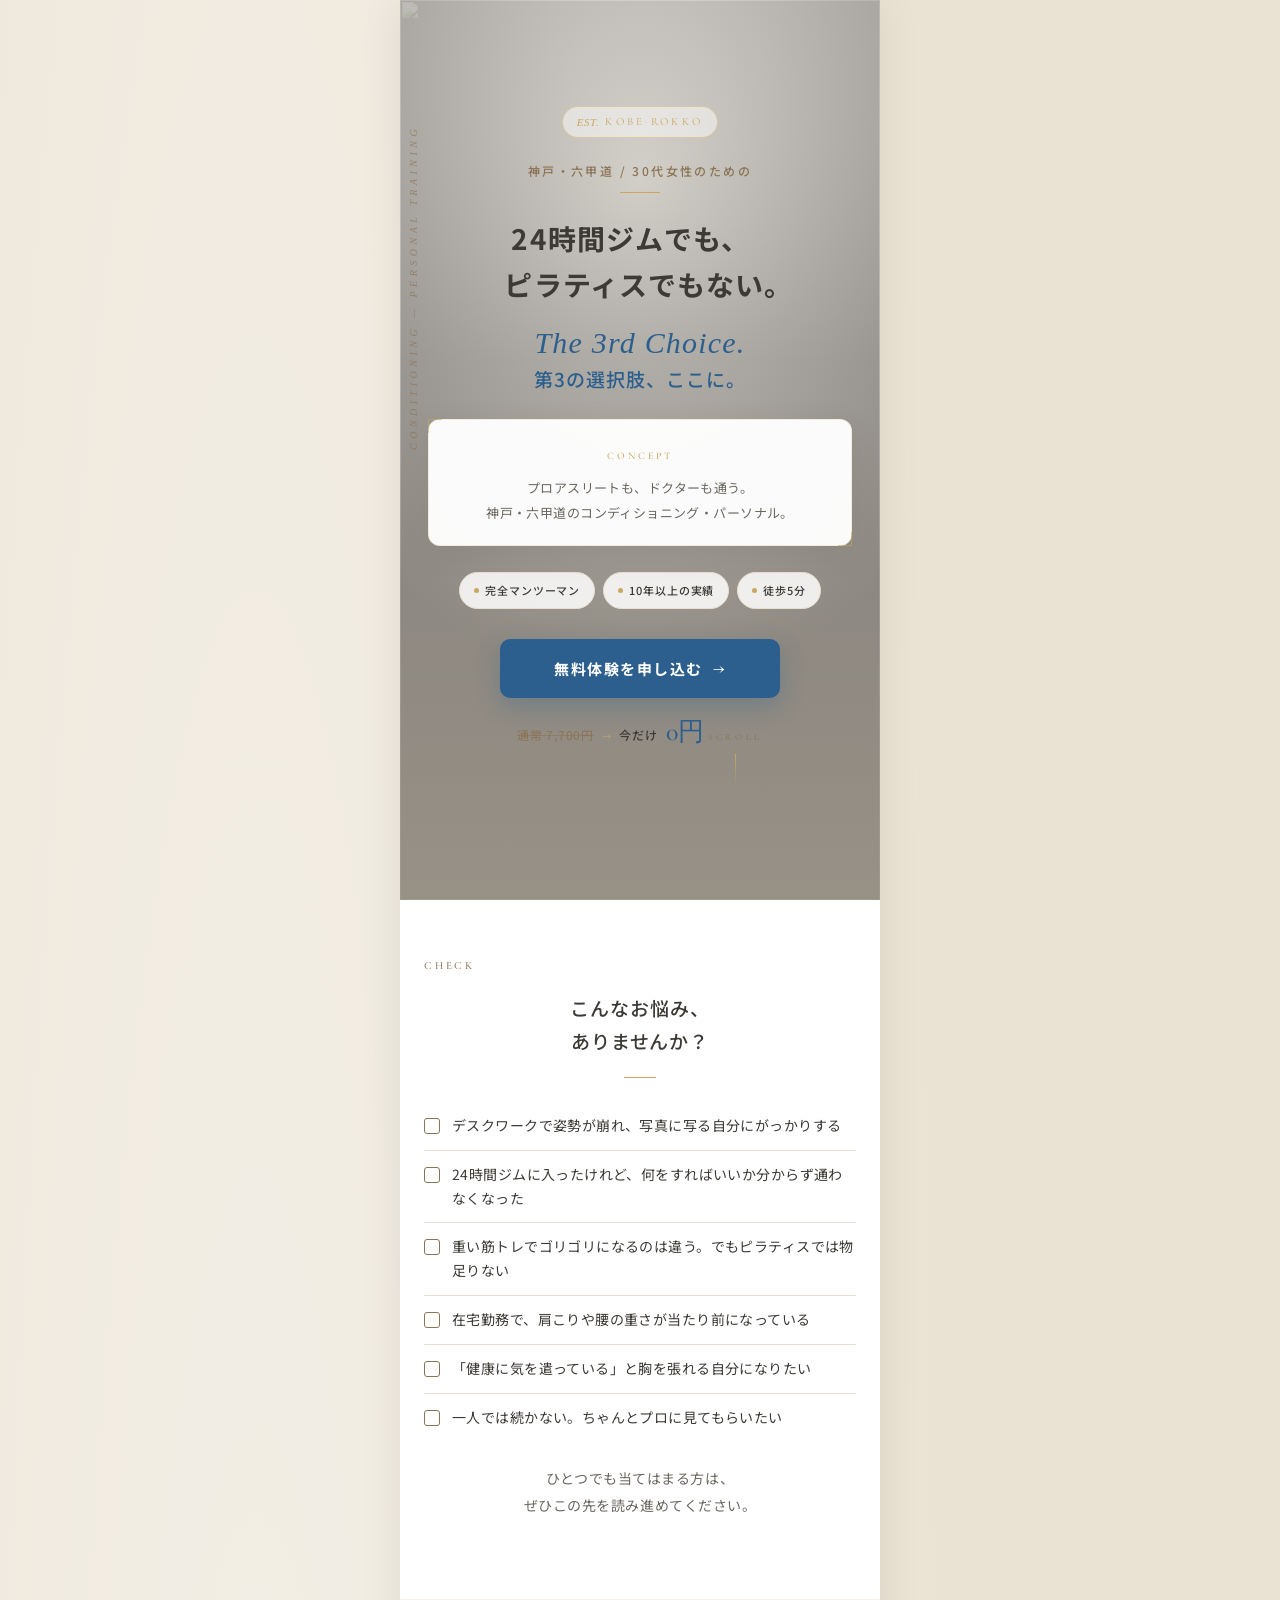
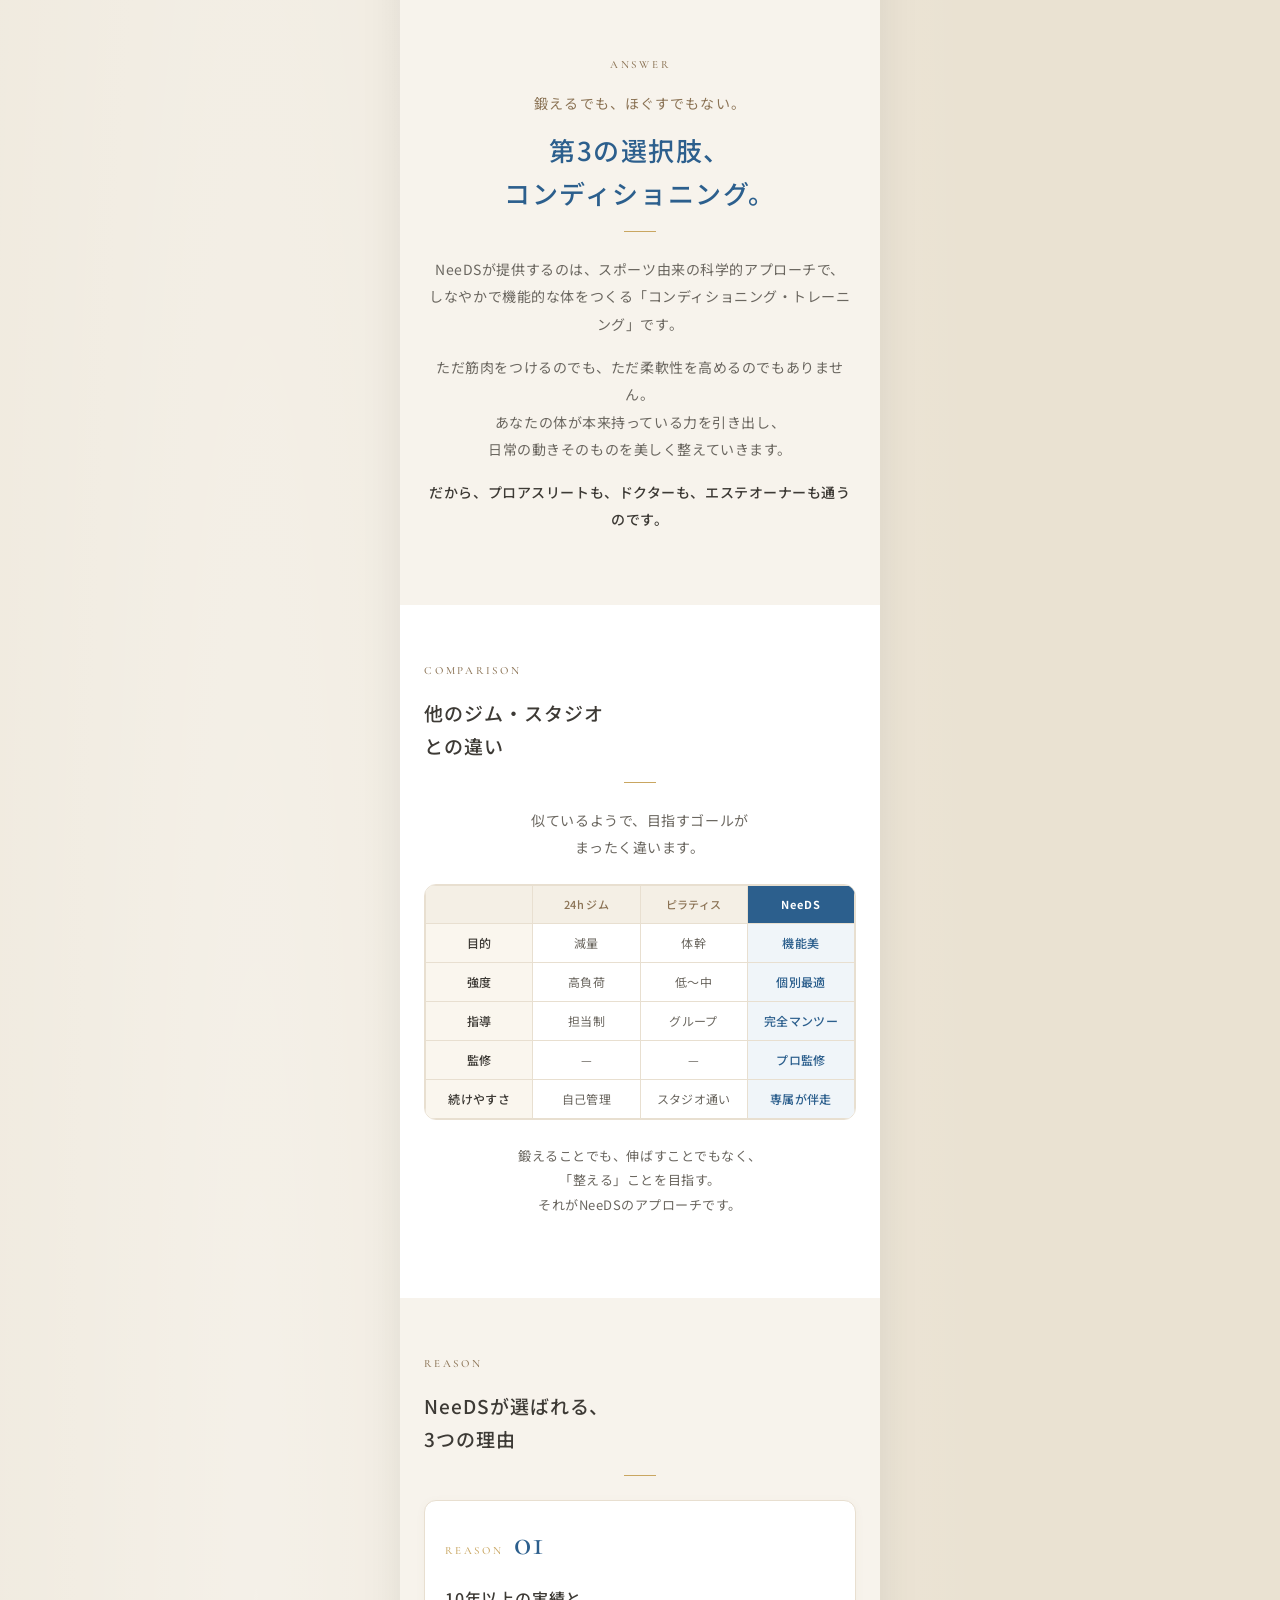
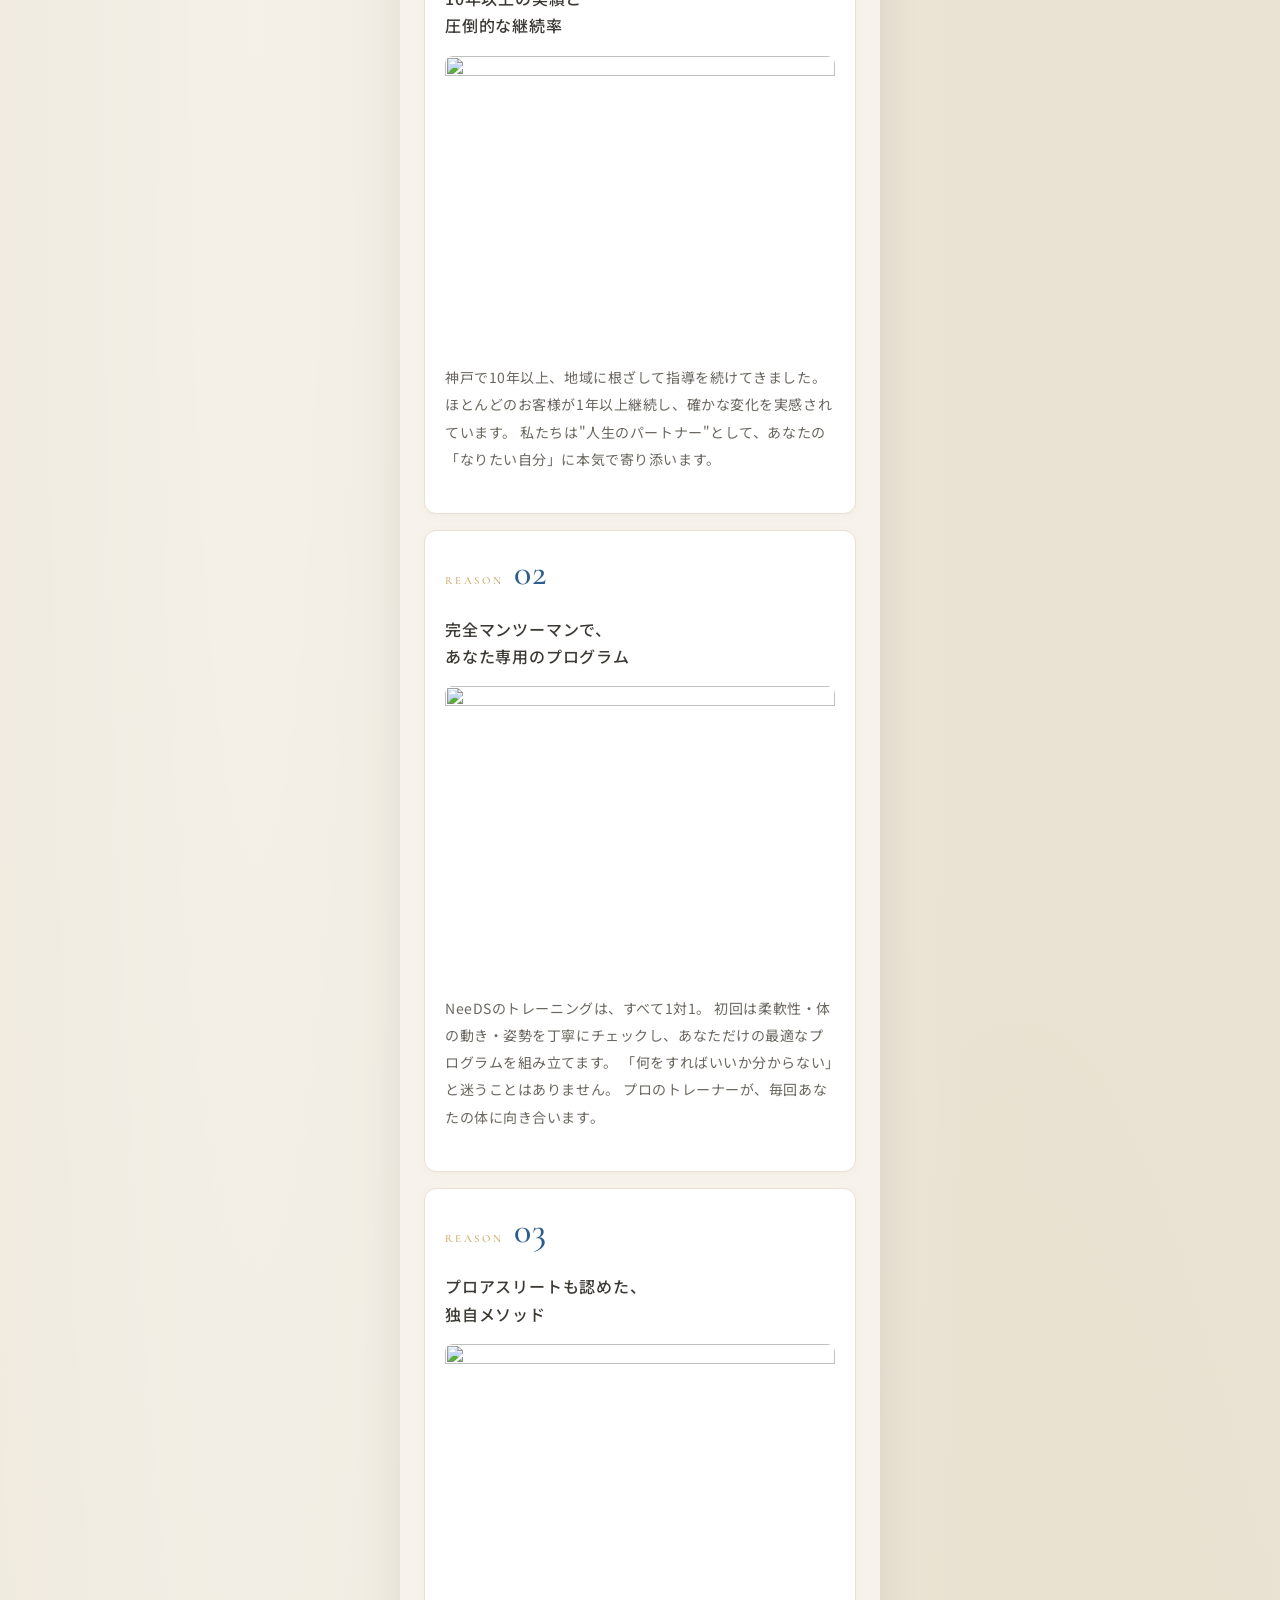
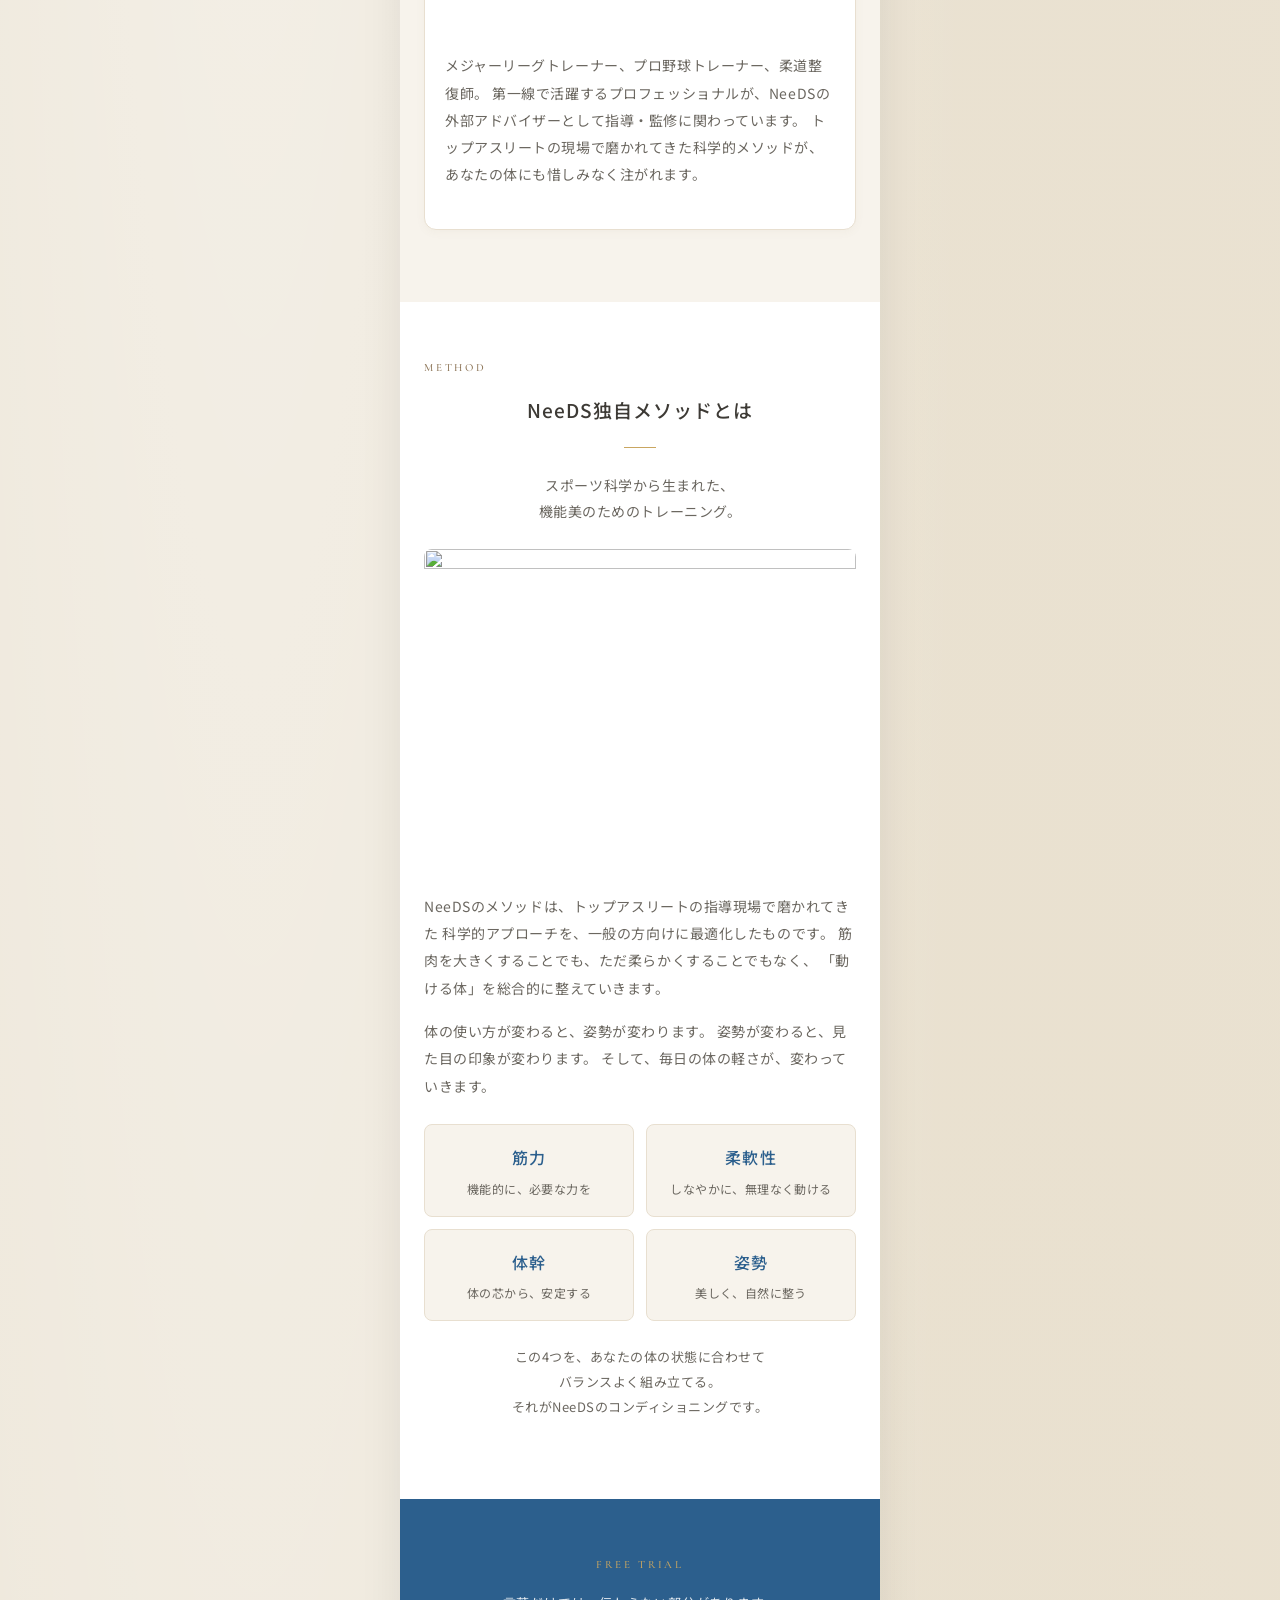
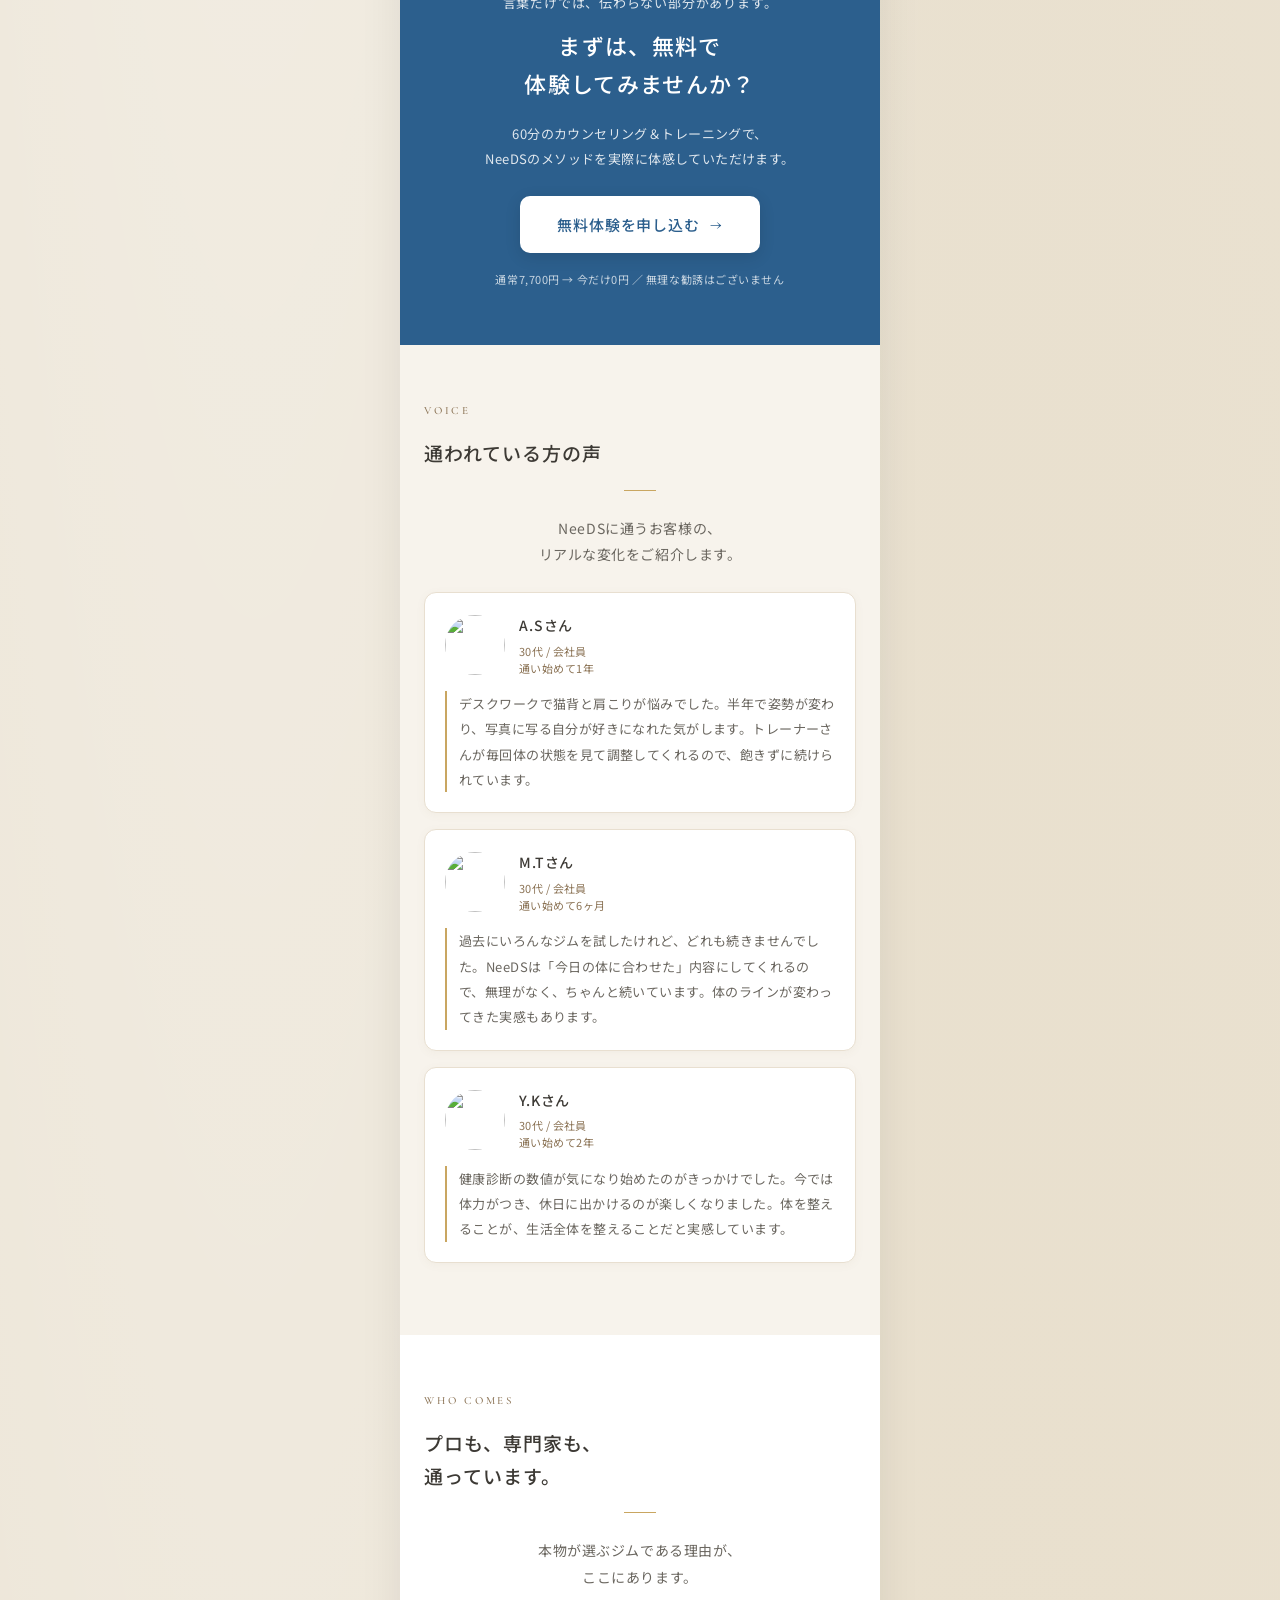
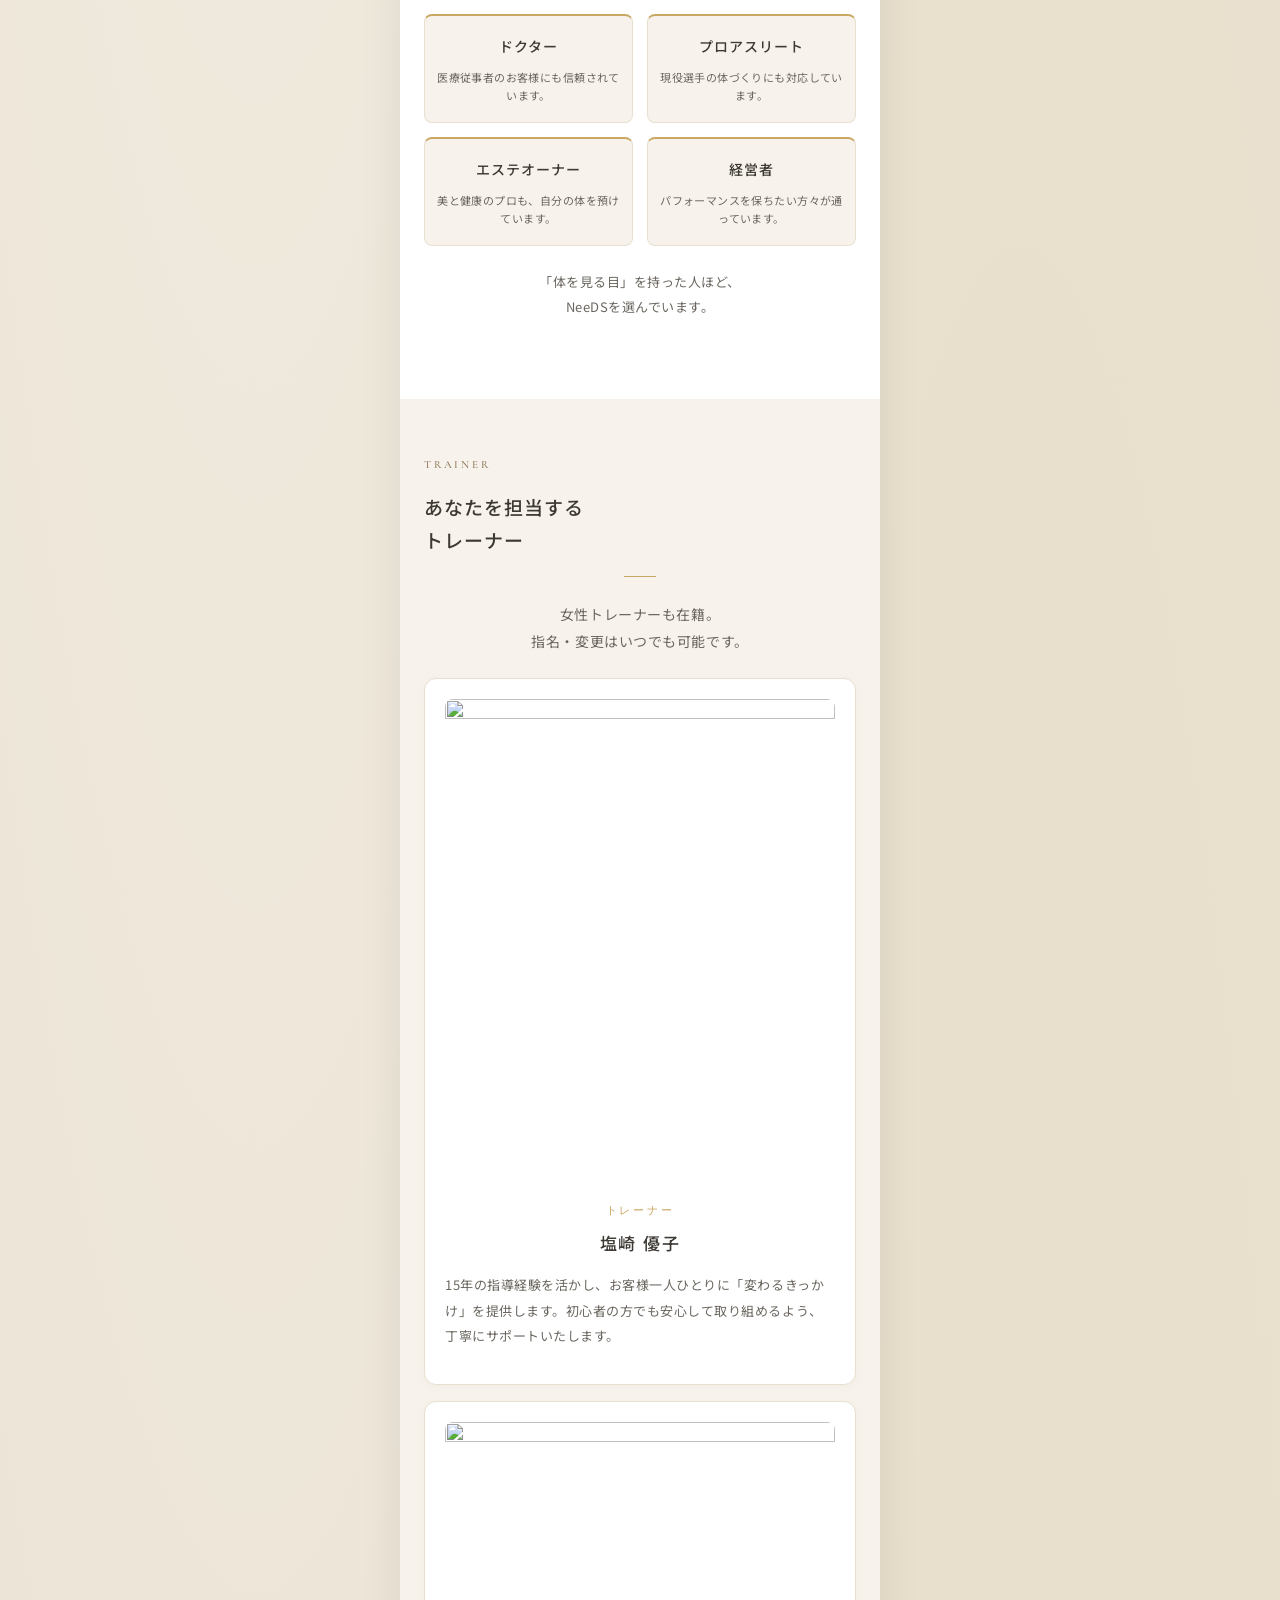
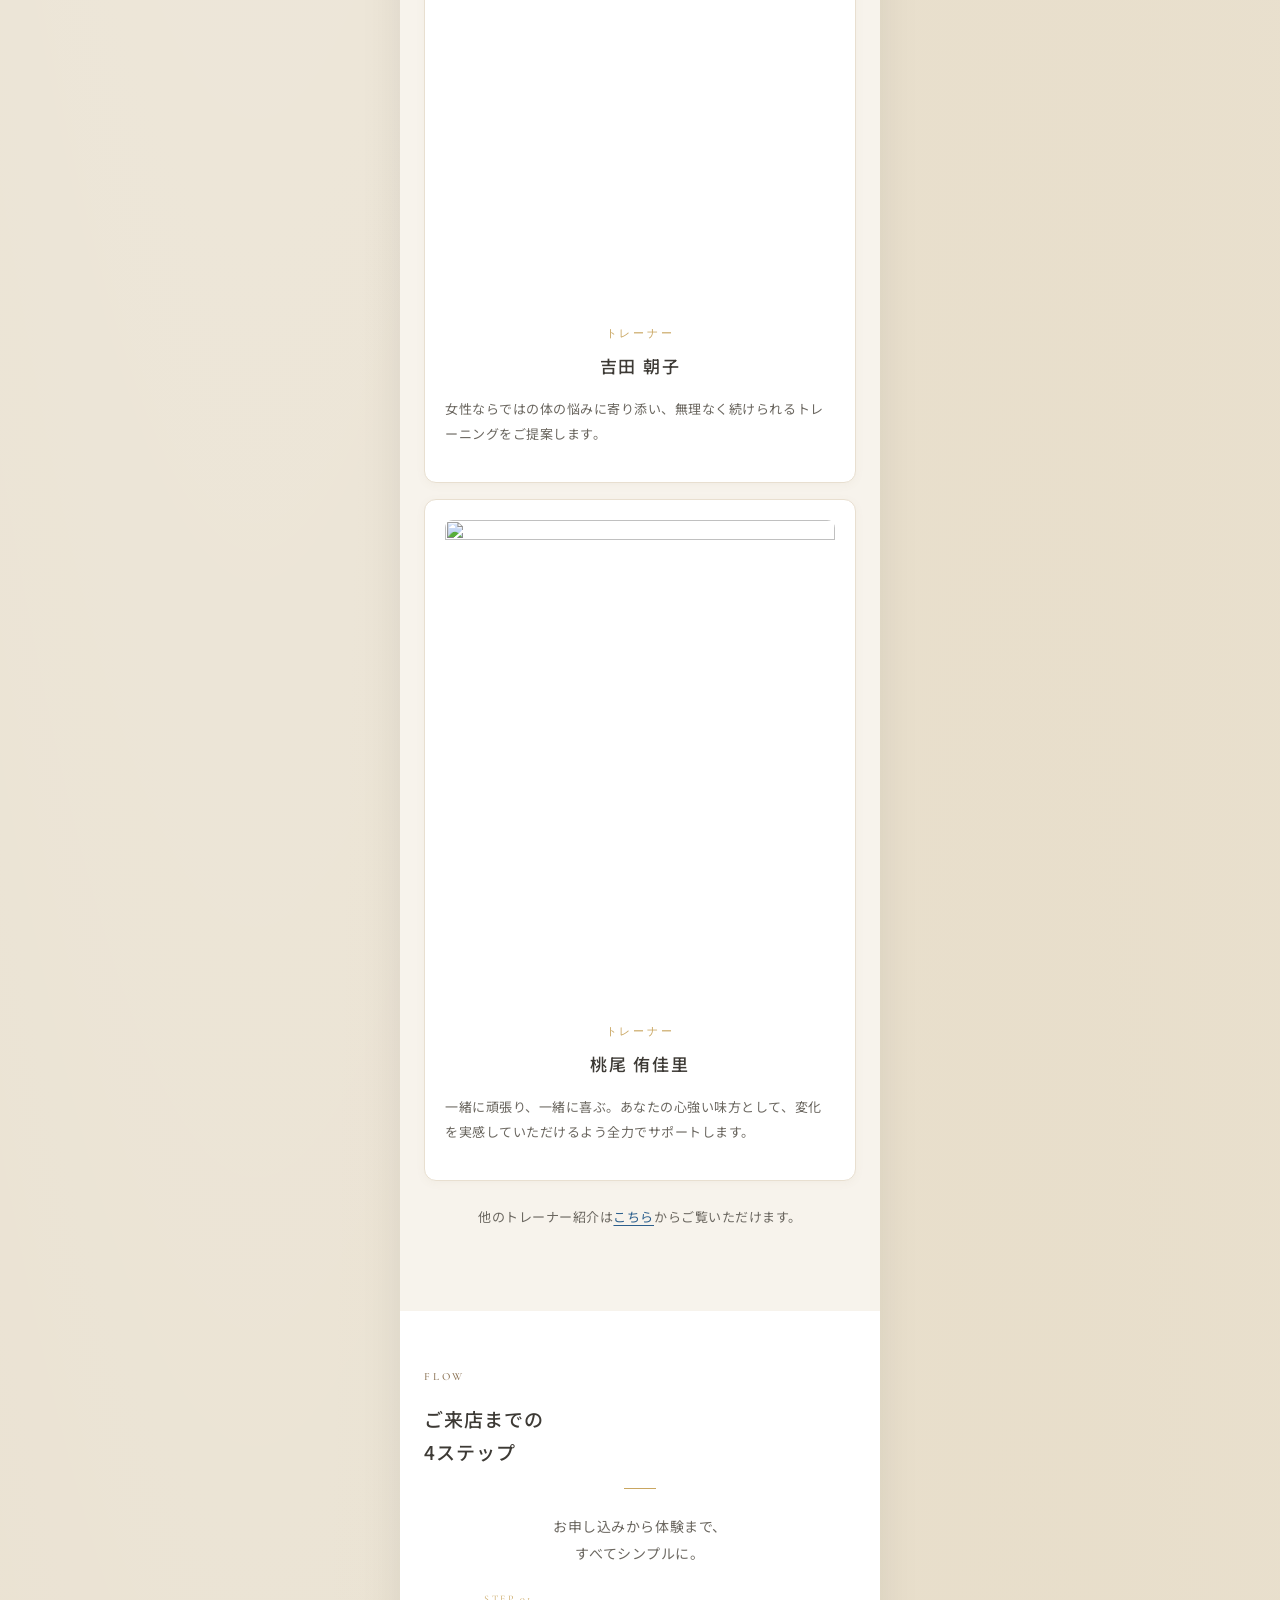
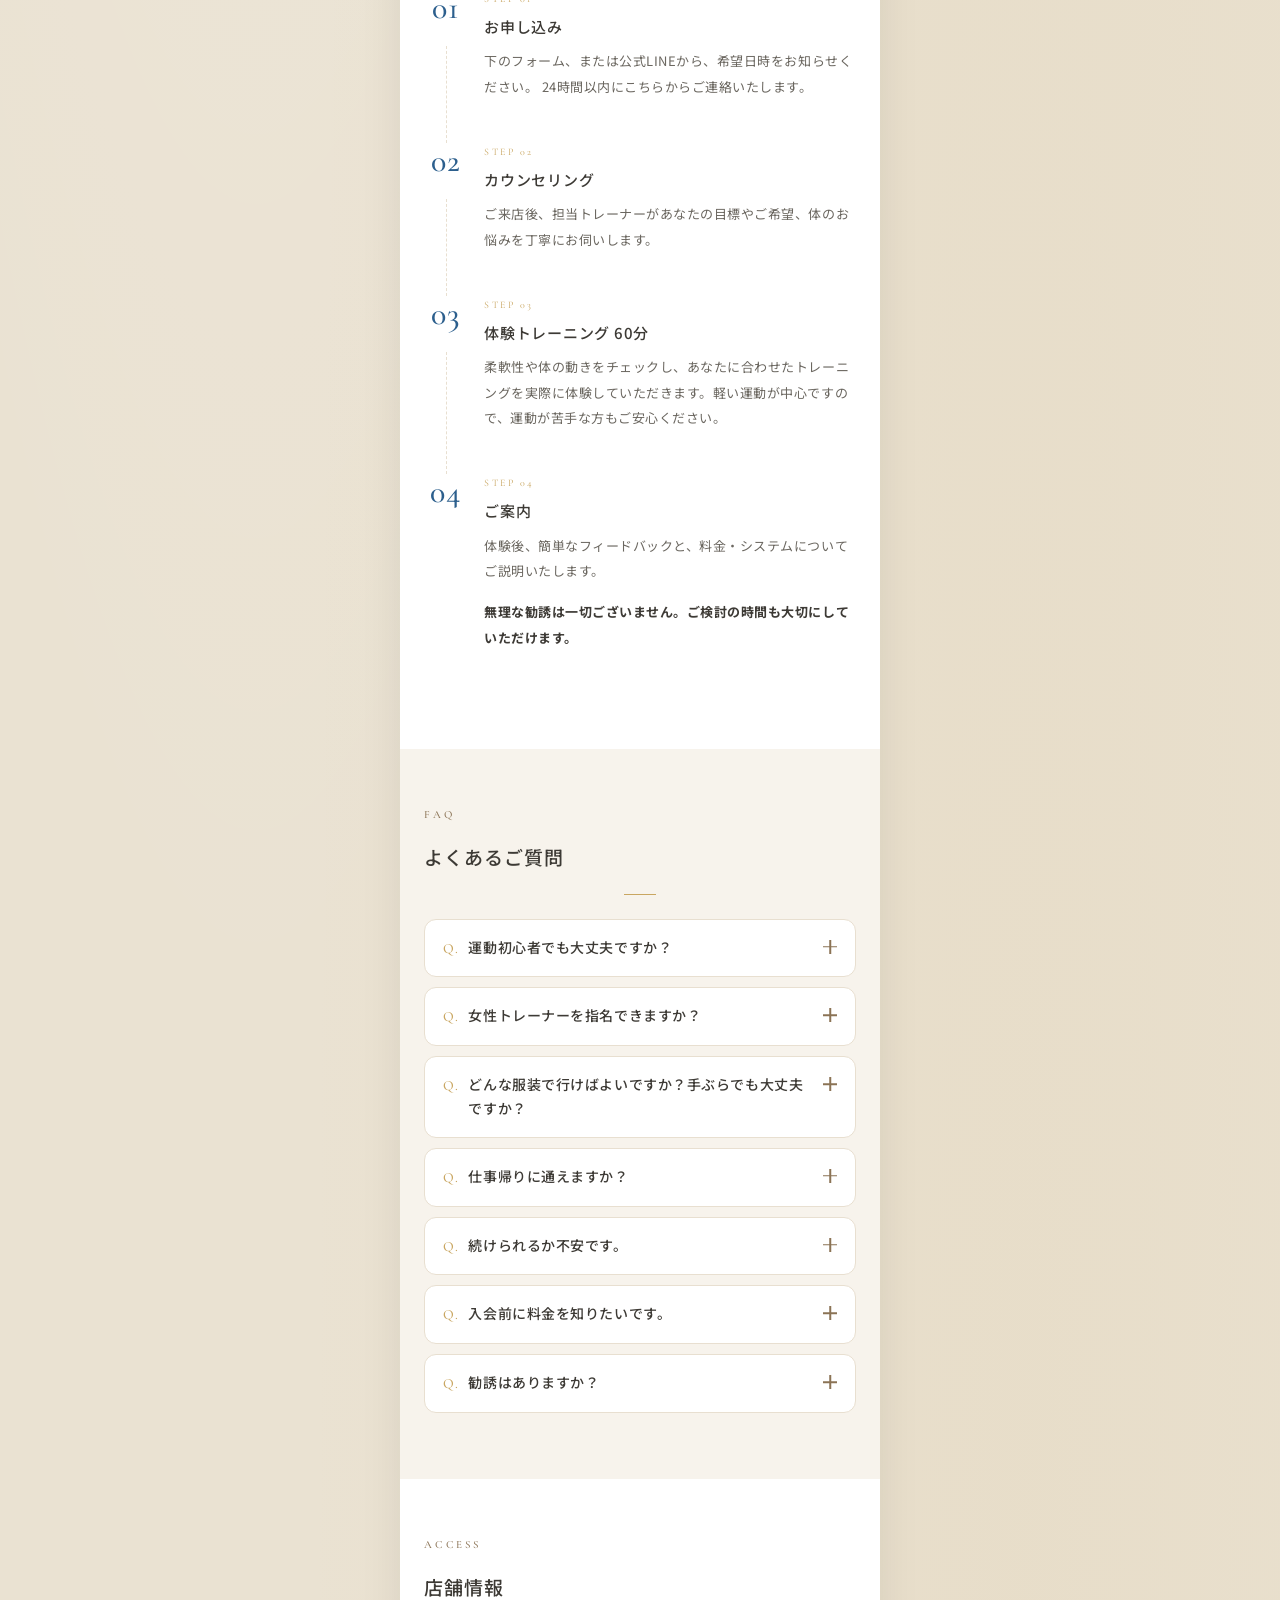
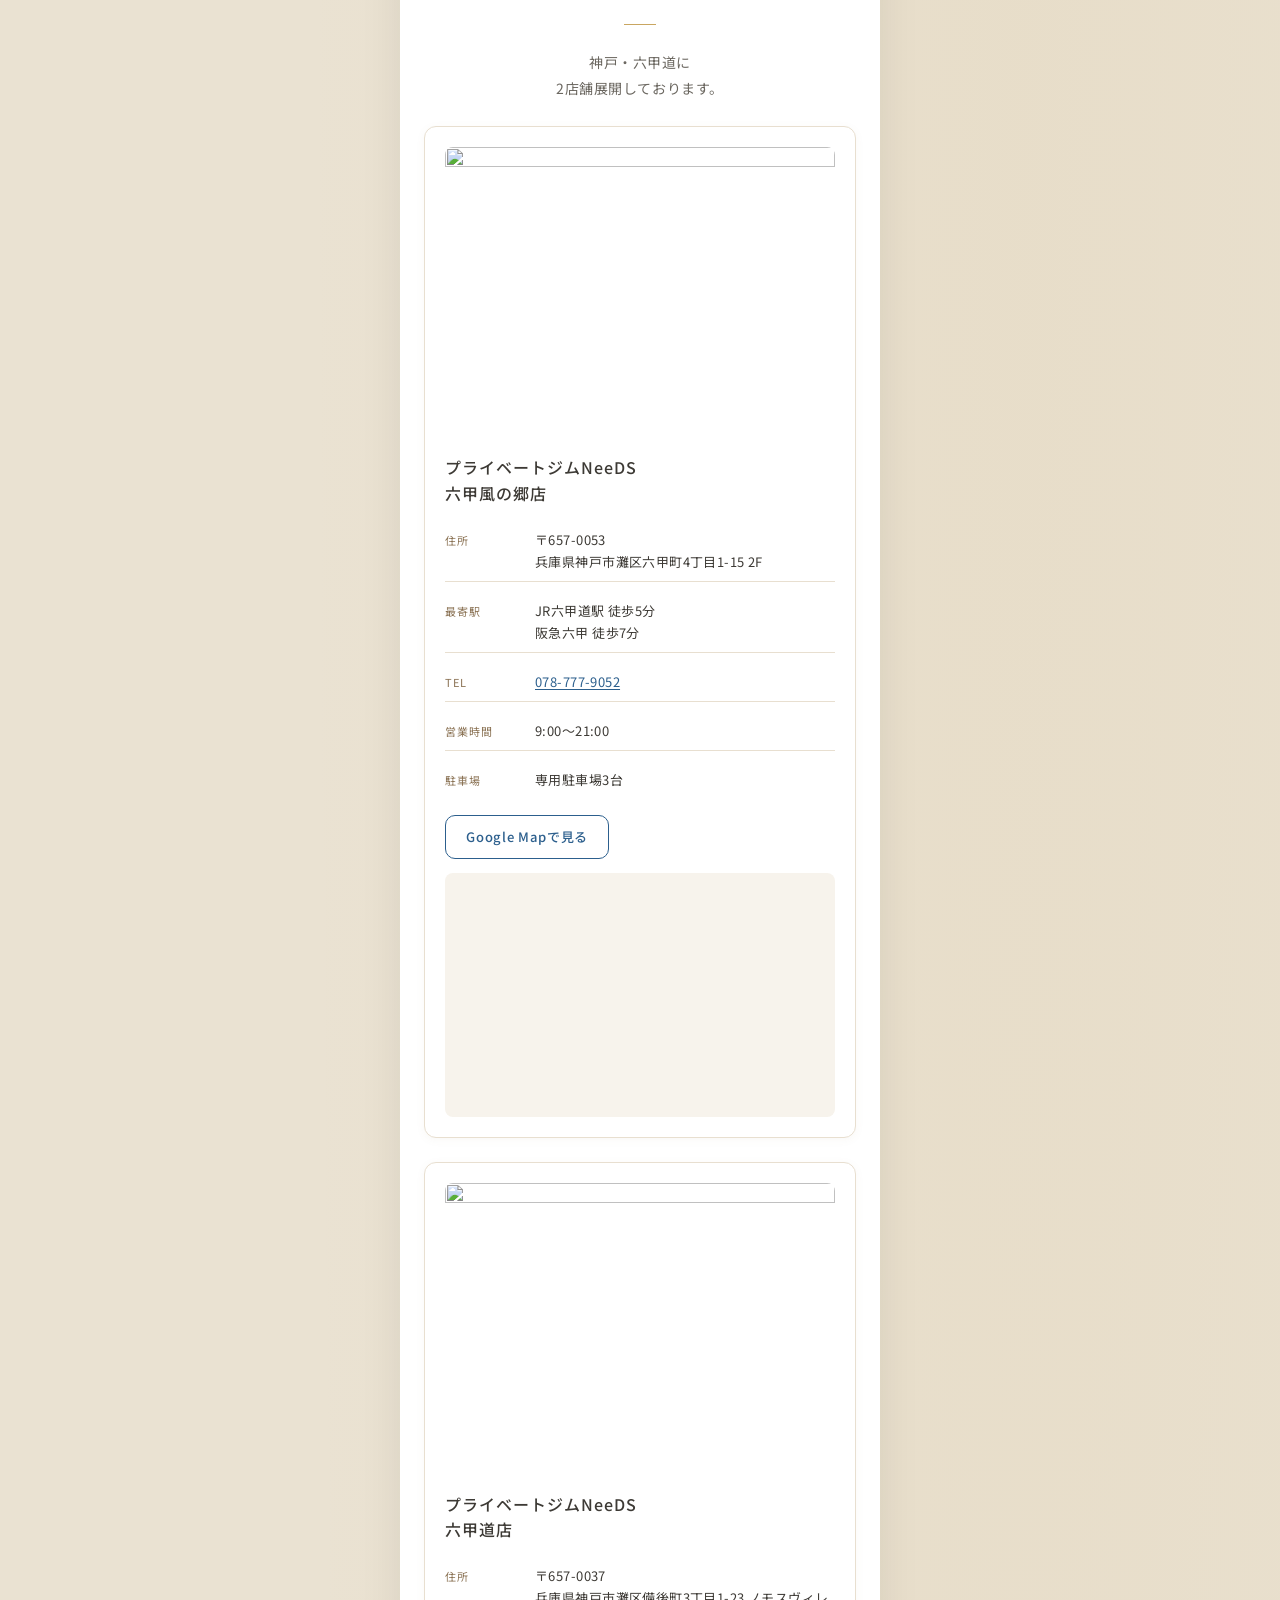
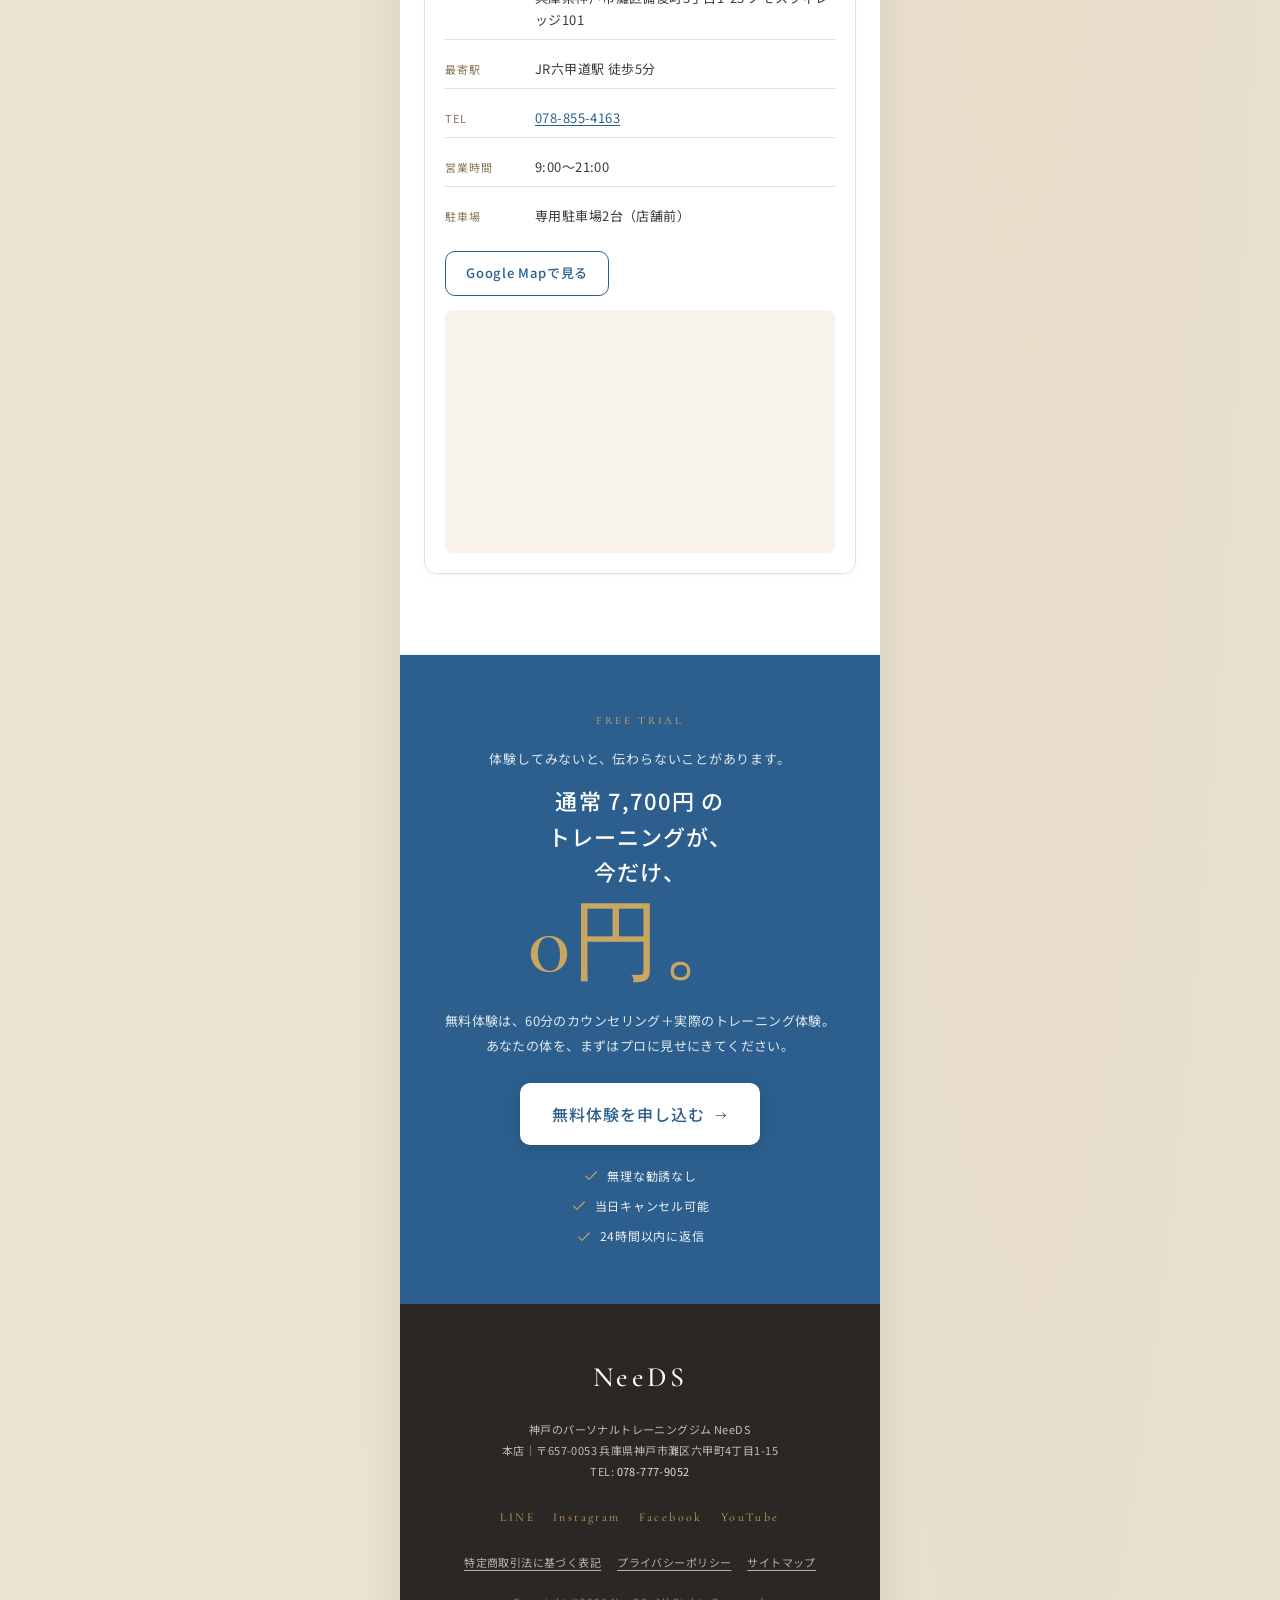
==== commit d575f7e7: "feat(hero): elevate first-view with editorial design ファーストビューを「広告クリエイティブからの遷移先」として 広告から流入したユーザーを掴めるよ" ====
--- a/index.html
+++ b/index.html
@@ -38,31 +38,56 @@
        =========================== -->
   <section class="sec sec-hero" id="hero">
     <div class="hero-media">
-      <img src="https://placehold.co/1080x1920/EFE6D5/8B7355?text=Hero+Image" alt="" loading="eager">
+      <img src="https://images.unsplash.com/photo-1518611012118-696072aa579a?auto=format&fit=crop&w=1200&q=80" alt="" loading="eager">
       <div class="hero-overlay"></div>
     </div>
+
+    <p class="hero-vert" aria-hidden="true">CONDITIONING &mdash; PERSONAL TRAINING</p>
+
     <div class="hero-inner">
+      <p class="hero-est"><span>Est.</span> KOBE&middot;ROKKO</p>
+
       <p class="eyebrow">神戸・六甲道 / 30代女性のための</p>
       <span class="rule-gold"></span>
+
       <h1 class="hero-title">
-        24時間ジムでも<br>
-        ピラティスでもない。
-        <span class="hero-title-accent">第3の選択肢、ここにあります。</span>
+        <span class="hero-title-main">
+          <span class="line">24時間ジムでも、</span>
+          <span class="line">ピラティスでもない。</span>
+        </span>
+        <span class="hero-title-accent">
+          <em>The 3rd Choice.</em><br>
+          第3の選択肢、ここに。
+        </span>
       </h1>
+
       <div class="hero-card">
-        プロアスリートも、ドクターも通う。<br>
-        神戸・六甲道のコンディショニング・パーソナル。
+        <span class="hero-card-label">CONCEPT</span>
+        <p>プロアスリートも、ドクターも通う。<br>神戸・六甲道のコンディショニング・パーソナル。</p>
       </div>
+
       <ul class="badge-row" aria-label="特長">
-        <li>完全マンツーマン</li>
-        <li>10年以上の実績</li>
-        <li>徒歩5分</li>
+        <li><span class="badge-dot" aria-hidden="true"></span>完全マンツーマン</li>
+        <li><span class="badge-dot" aria-hidden="true"></span>10年以上の実績</li>
+        <li><span class="badge-dot" aria-hidden="true"></span>徒歩5分</li>
       </ul>
-      <a href="#" class="btn btn-primary btn-lg" data-event="cta_click" data-cta="hero">
+
+      <a href="#" class="btn btn-primary btn-lg btn-hero" data-event="cta_click" data-cta="hero">
         無料体験を申し込む
         <span class="btn-arrow" aria-hidden="true">→</span>
       </a>
-      <p class="hero-note">通常 7,700円 → 今だけ 0円</p>
+
+      <p class="hero-note">
+        <span class="hero-note-strike">通常 7,700円</span>
+        <span class="hero-note-arrow" aria-hidden="true">→</span>
+        <span class="hero-note-now">今だけ</span>
+        <span class="hero-note-zero">0円</span>
+      </p>
+
+      <span class="hero-scroll" aria-hidden="true">
+        <span class="hero-scroll-label">SCROLL</span>
+        <span class="hero-scroll-line"></span>
+      </span>
     </div>
   </section>
 
--- a/css/style.css
+++ b/css/style.css
@@ -176,10 +176,10 @@
    =========================== */
 .sec-hero {
   padding: 0;
-  background: linear-gradient(180deg, var(--c-base) 0%, var(--c-cream-2) 100%);
+  background: #2A2724;
   position: relative;
   overflow: hidden;
-  min-height: 90vh;
+  min-height: 100vh;
   display: flex;
   flex-direction: column;
   justify-content: center;
@@ -193,73 +193,259 @@
   width: 100%;
   height: 100%;
   object-fit: cover;
-  opacity: 0.55;
+  opacity: 1;
+  filter: saturate(0.85) contrast(1.02);
 }
 .hero-overlay {
   position: absolute;
   inset: 0;
-  background: linear-gradient(180deg, rgba(247,243,236,0.55) 0%, rgba(239,230,213,0.85) 100%);
-}
+  background:
+    radial-gradient(120% 80% at 50% 20%, rgba(247,243,236,0.10) 0%, rgba(42,39,36,0.40) 70%),
+    linear-gradient(180deg,
+      rgba(247,243,236,0.86) 0%,
+      rgba(247,243,236,0.74) 40%,
+      rgba(239,230,213,0.92) 100%);
+}
+
+/* Vertical decorative English typo */
+.hero-vert {
+  position: absolute;
+  z-index: 2;
+  left: 14px;
+  top: 50%;
+  transform: translateY(-50%) rotate(-90deg);
+  transform-origin: left center;
+  font-family: var(--ff-en);
+  font-size: 10px;
+  letter-spacing: 0.45em;
+  color: var(--c-aux);
+  margin: 0;
+  white-space: nowrap;
+  opacity: 0.7;
+  pointer-events: none;
+  font-style: italic;
+}
+
 .hero-inner {
   position: relative;
   z-index: 1;
-  padding: 64px 24px 56px;
+  padding: 56px 28px 64px;
   text-align: center;
 }
+
+/* "Est. KOBE-ROKKO" badge */
+.hero-est {
+  display: inline-flex;
+  align-items: center;
+  gap: 6px;
+  font-family: var(--ff-en);
+  font-size: 11px;
+  letter-spacing: 0.3em;
+  color: var(--c-gold);
+  margin: 0 0 22px;
+  text-transform: uppercase;
+  padding: 5px 14px;
+  border: 1px solid rgba(201, 166, 97, 0.45);
+  border-radius: 999px;
+  background: rgba(255,255,255,0.5);
+  backdrop-filter: blur(2px);
+}
+.hero-est span {
+  font-style: italic;
+  letter-spacing: 0.05em;
+  font-weight: 500;
+}
+
 .eyebrow {
-  font-family: var(--ff-en);
-  font-size: 11px;
-  letter-spacing: 0.22em;
+  font-family: var(--ff-jp);
+  font-size: 12px;
+  letter-spacing: 0.2em;
   color: var(--c-aux);
-  margin: 0 0 12px;
-}
-.sec-hero .rule-gold { margin: 8px auto 20px; display: block; }
+  margin: 0 0 10px;
+  font-weight: 500;
+}
+.sec-hero .rule-gold { margin: 6px auto 22px; display: block; width: 40px; }
+
 .hero-title {
-  font-size: 24px;
-  line-height: 1.7;
-  letter-spacing: 0.06em;
-  color: var(--c-ink);
-  font-weight: 500;
   margin: 0 0 24px;
+}
+.hero-title-main {
+  display: block;
+  font-size: 28px;
+  line-height: 1.65;
+  letter-spacing: 0.04em;
+  color: var(--c-ink);
+  font-weight: 700;
+}
+.hero-title-main .line {
+  display: block;
+}
+.hero-title-main .line:first-child {
+  margin-left: -18px;
+}
+.hero-title-main .line:last-child {
+  margin-right: -18px;
 }
 .hero-title-accent {
   display: block;
+  margin-top: 18px;
   color: var(--c-blue);
-  font-size: 18px;
-  margin-top: 14px;
+  font-size: 19px;
+  font-weight: 500;
   letter-spacing: 0.05em;
-}
+  line-height: 1.7;
+}
+.hero-title-accent em {
+  display: inline-block;
+  font-family: var(--ff-en);
+  font-style: italic;
+  font-size: 30px;
+  letter-spacing: 0.04em;
+  color: var(--c-blue);
+  line-height: 1.1;
+  margin-bottom: 4px;
+}
+
 .hero-card {
-  background: var(--c-white);
+  position: relative;
+  background: rgba(255,255,255,0.96);
   border-radius: var(--radius-card);
-  padding: 20px;
+  padding: 22px 22px 20px;
   font-size: 13px;
   color: var(--c-text);
-  line-height: 1.85;
-  box-shadow: var(--shadow-card);
-  margin: 0 auto 24px;
-}
+  line-height: 1.9;
+  box-shadow: 0 8px 30px rgba(61, 58, 53, 0.10);
+  margin: 0 auto 26px;
+  border: 1px solid rgba(201, 166, 97, 0.18);
+}
+.hero-card::before,
+.hero-card::after {
+  content: "";
+  position: absolute;
+  width: 14px;
+  height: 14px;
+  border: 1px solid var(--c-gold);
+  opacity: 0.55;
+}
+.hero-card::before {
+  top: -1px; left: -1px;
+  border-right: 0;
+  border-bottom: 0;
+}
+.hero-card::after {
+  bottom: -1px; right: -1px;
+  border-left: 0;
+  border-top: 0;
+}
+.hero-card-label {
+  display: inline-block;
+  font-family: var(--ff-en);
+  font-size: 10px;
+  letter-spacing: 0.3em;
+  color: var(--c-gold);
+  margin: 0 0 10px;
+  font-weight: 500;
+}
+.hero-card p { margin: 0; }
+
 .badge-row {
   display: flex;
   flex-wrap: wrap;
   justify-content: center;
   gap: 8px;
-  margin: 0 0 28px;
+  margin: 0 0 30px;
 }
 .badge-row li {
-  background: var(--c-white);
+  display: inline-flex;
+  align-items: center;
+  gap: 6px;
+  background: rgba(255,255,255,0.85);
   border: 1px solid var(--c-border);
   border-radius: 999px;
-  padding: 6px 14px;
+  padding: 7px 14px;
   font-size: 11px;
   color: var(--c-ink);
-  letter-spacing: 0.06em;
-}
+  letter-spacing: 0.08em;
+  font-weight: 500;
+}
+.badge-dot {
+  width: 5px;
+  height: 5px;
+  border-radius: 999px;
+  background: var(--c-gold);
+  display: inline-block;
+}
+
+.btn-hero {
+  min-width: 280px;
+  padding: 19px 30px;
+  font-size: 15px;
+  letter-spacing: 0.1em;
+  font-weight: 700;
+  box-shadow: 0 8px 24px rgba(44, 95, 141, 0.32);
+}
+
 .hero-note {
+  display: inline-flex;
+  flex-wrap: wrap;
+  align-items: baseline;
+  justify-content: center;
+  gap: 6px 8px;
   font-size: 12px;
   color: var(--c-aux);
-  margin: 14px 0 0;
-  letter-spacing: 0.05em;
+  margin: 18px 0 0;
+  letter-spacing: 0.06em;
+}
+.hero-note-strike {
+  text-decoration: line-through;
+  text-decoration-color: rgba(139, 115, 85, 0.6);
+  color: var(--c-aux);
+}
+.hero-note-arrow {
+  font-family: var(--ff-en);
+  color: var(--c-gold);
+  font-size: 14px;
+}
+.hero-note-now {
+  color: var(--c-ink);
+  font-weight: 500;
+}
+.hero-note-zero {
+  font-family: var(--ff-en);
+  font-size: 26px;
+  font-weight: 500;
+  color: var(--c-blue);
+  letter-spacing: 0.02em;
+  line-height: 1;
+}
+
+/* "SCROLL" indicator */
+.hero-scroll {
+  display: inline-flex;
+  flex-direction: column;
+  align-items: center;
+  gap: 8px;
+  margin-top: 32px;
+}
+.hero-scroll-label {
+  font-family: var(--ff-en);
+  font-size: 9px;
+  letter-spacing: 0.4em;
+  color: var(--c-aux);
+}
+.hero-scroll-line {
+  width: 1px;
+  height: 32px;
+  background: linear-gradient(180deg, var(--c-gold) 0%, transparent 100%);
+  animation: scrollPulse 1.8s ease-in-out infinite;
+  transform-origin: top;
+}
+@keyframes scrollPulse {
+  0%, 100% { transform: scaleY(0.4); opacity: 0.5; }
+  50% { transform: scaleY(1); opacity: 1; }
+}
+@media (prefers-reduced-motion: reduce) {
+  .hero-scroll-line { animation: none; }
 }
 
 /* ===========================
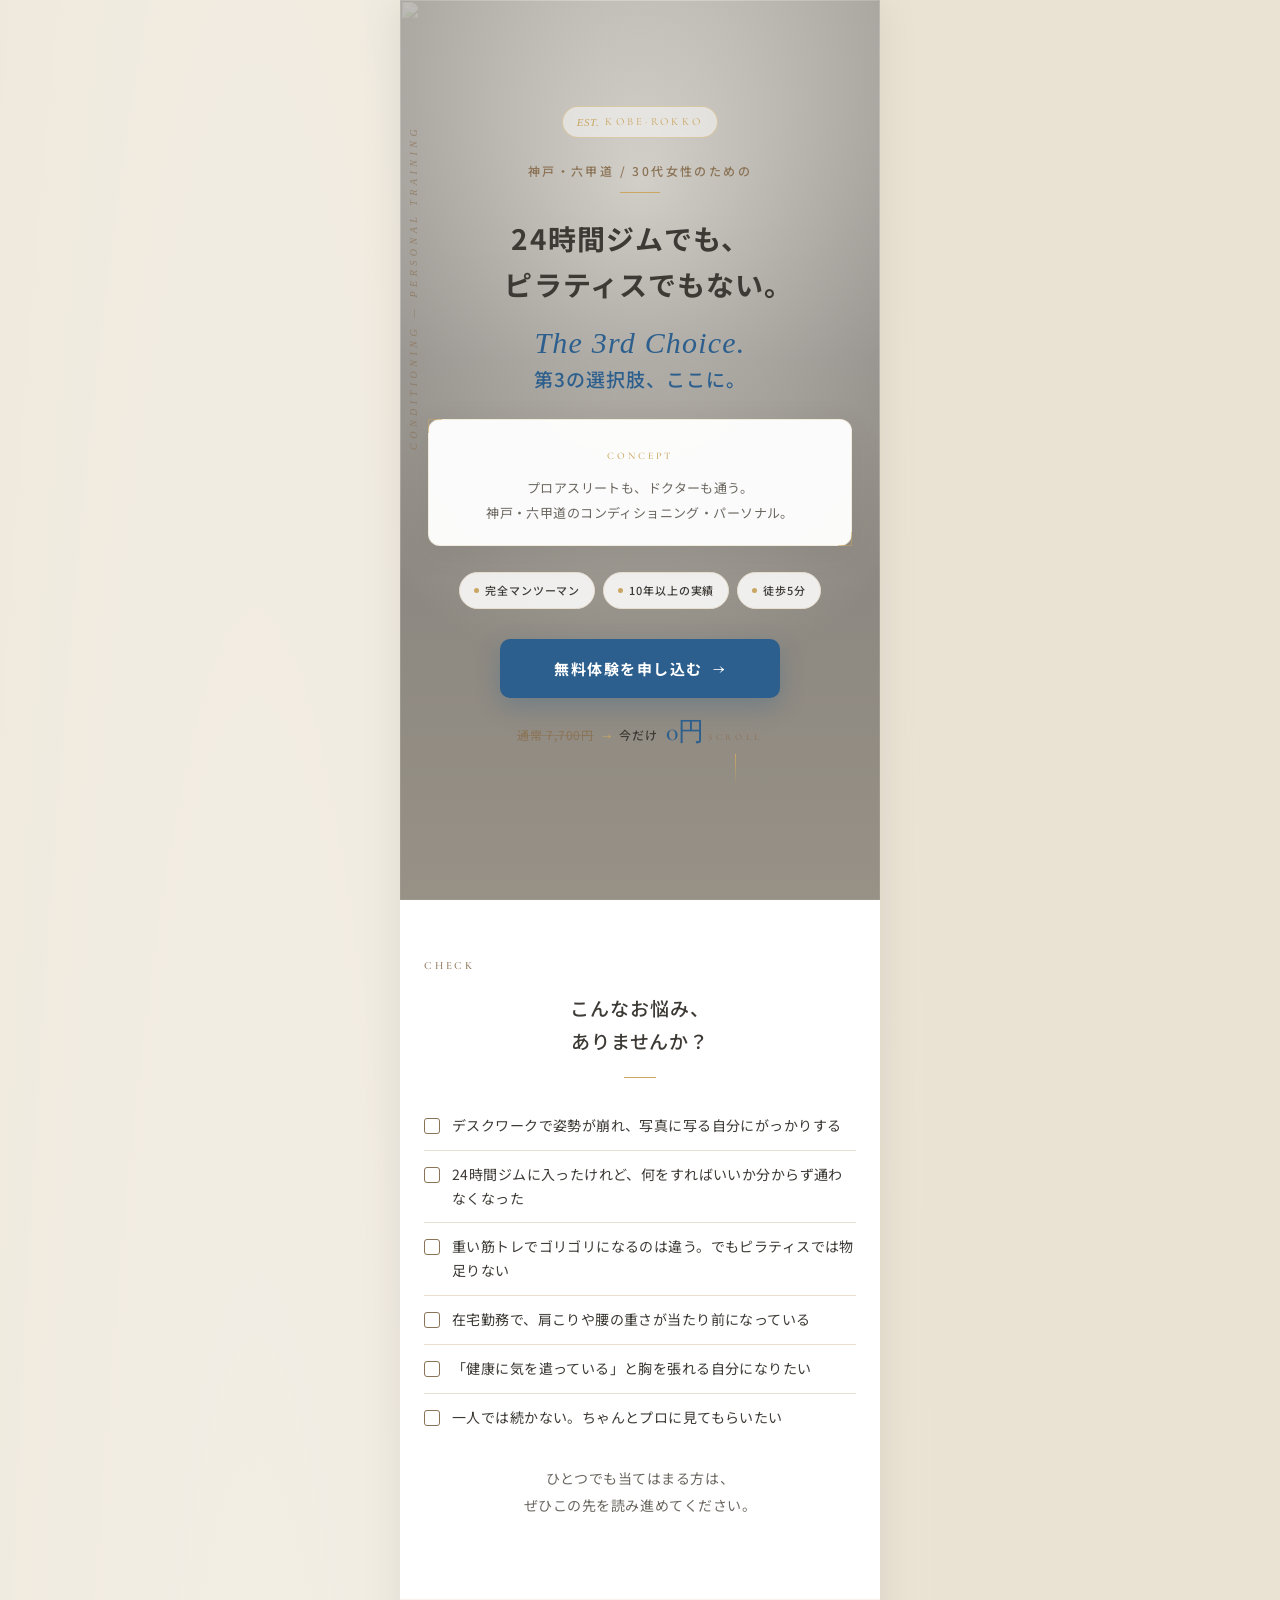
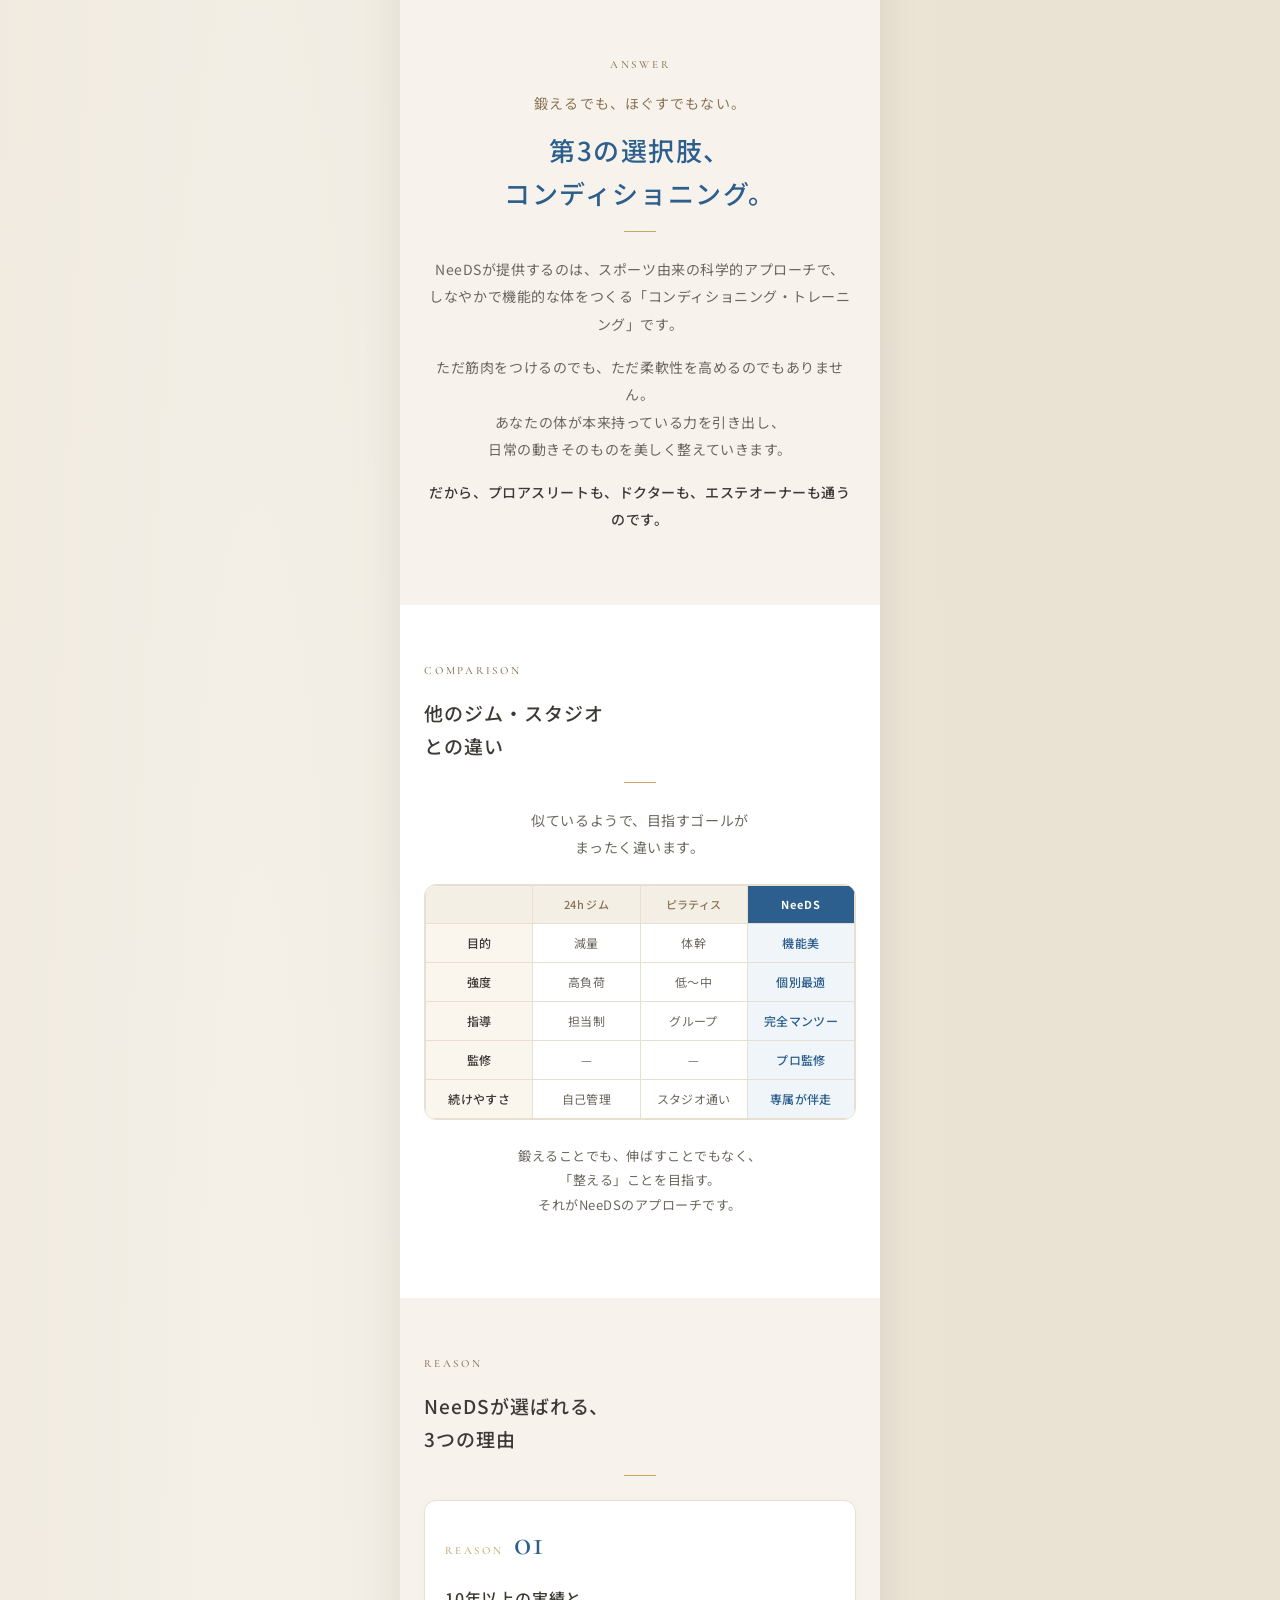
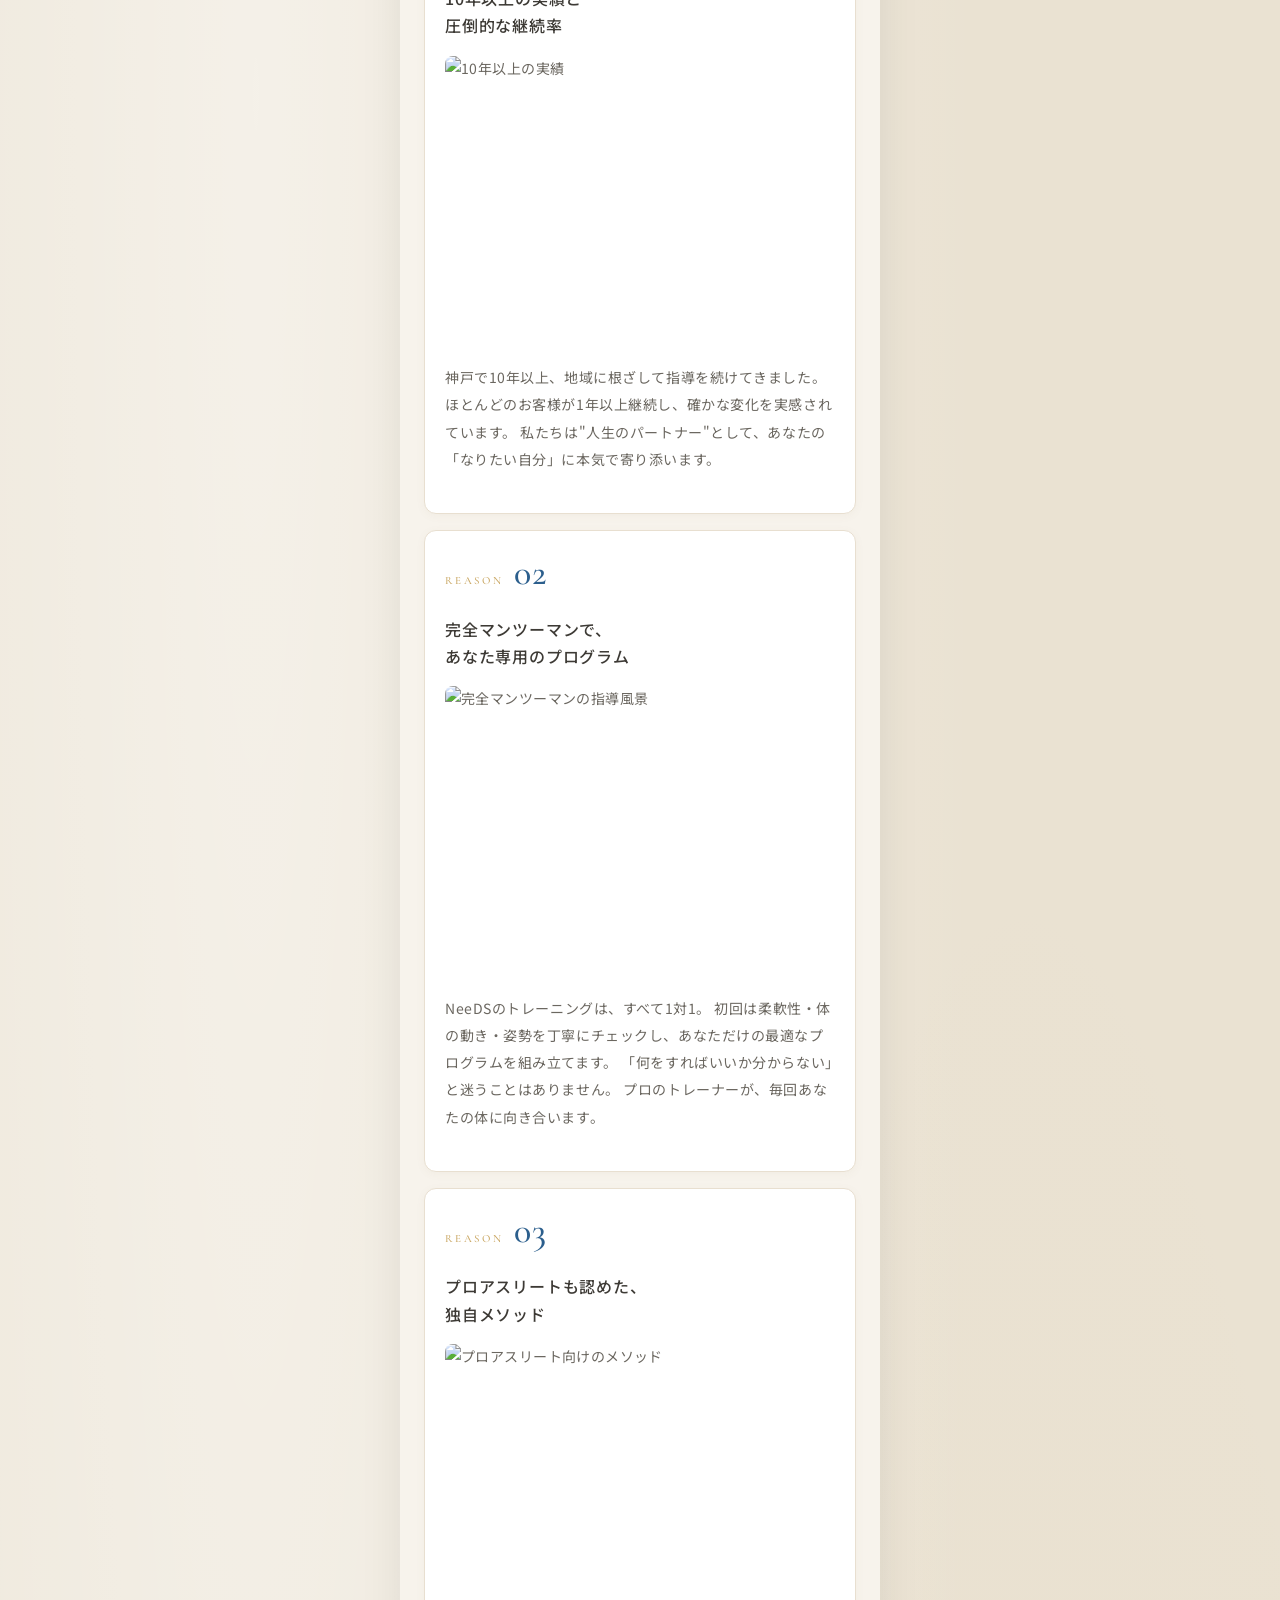
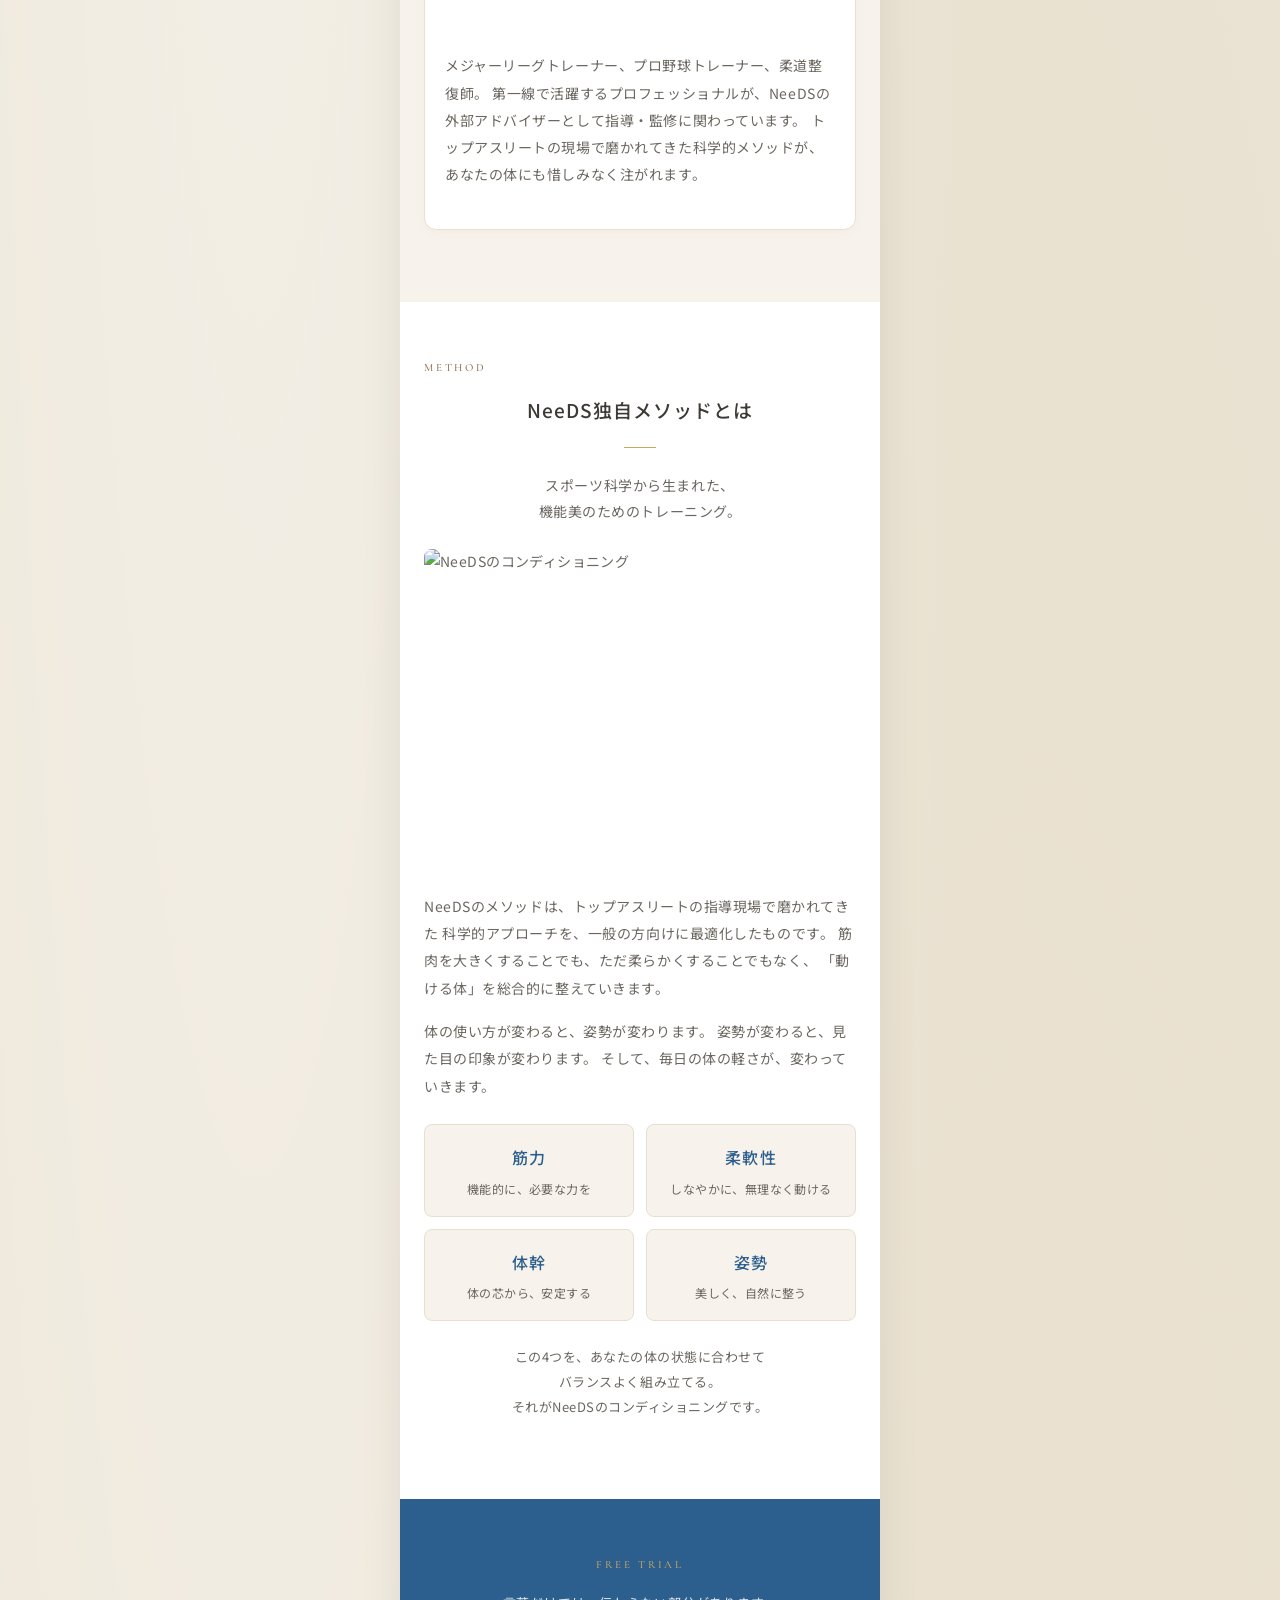
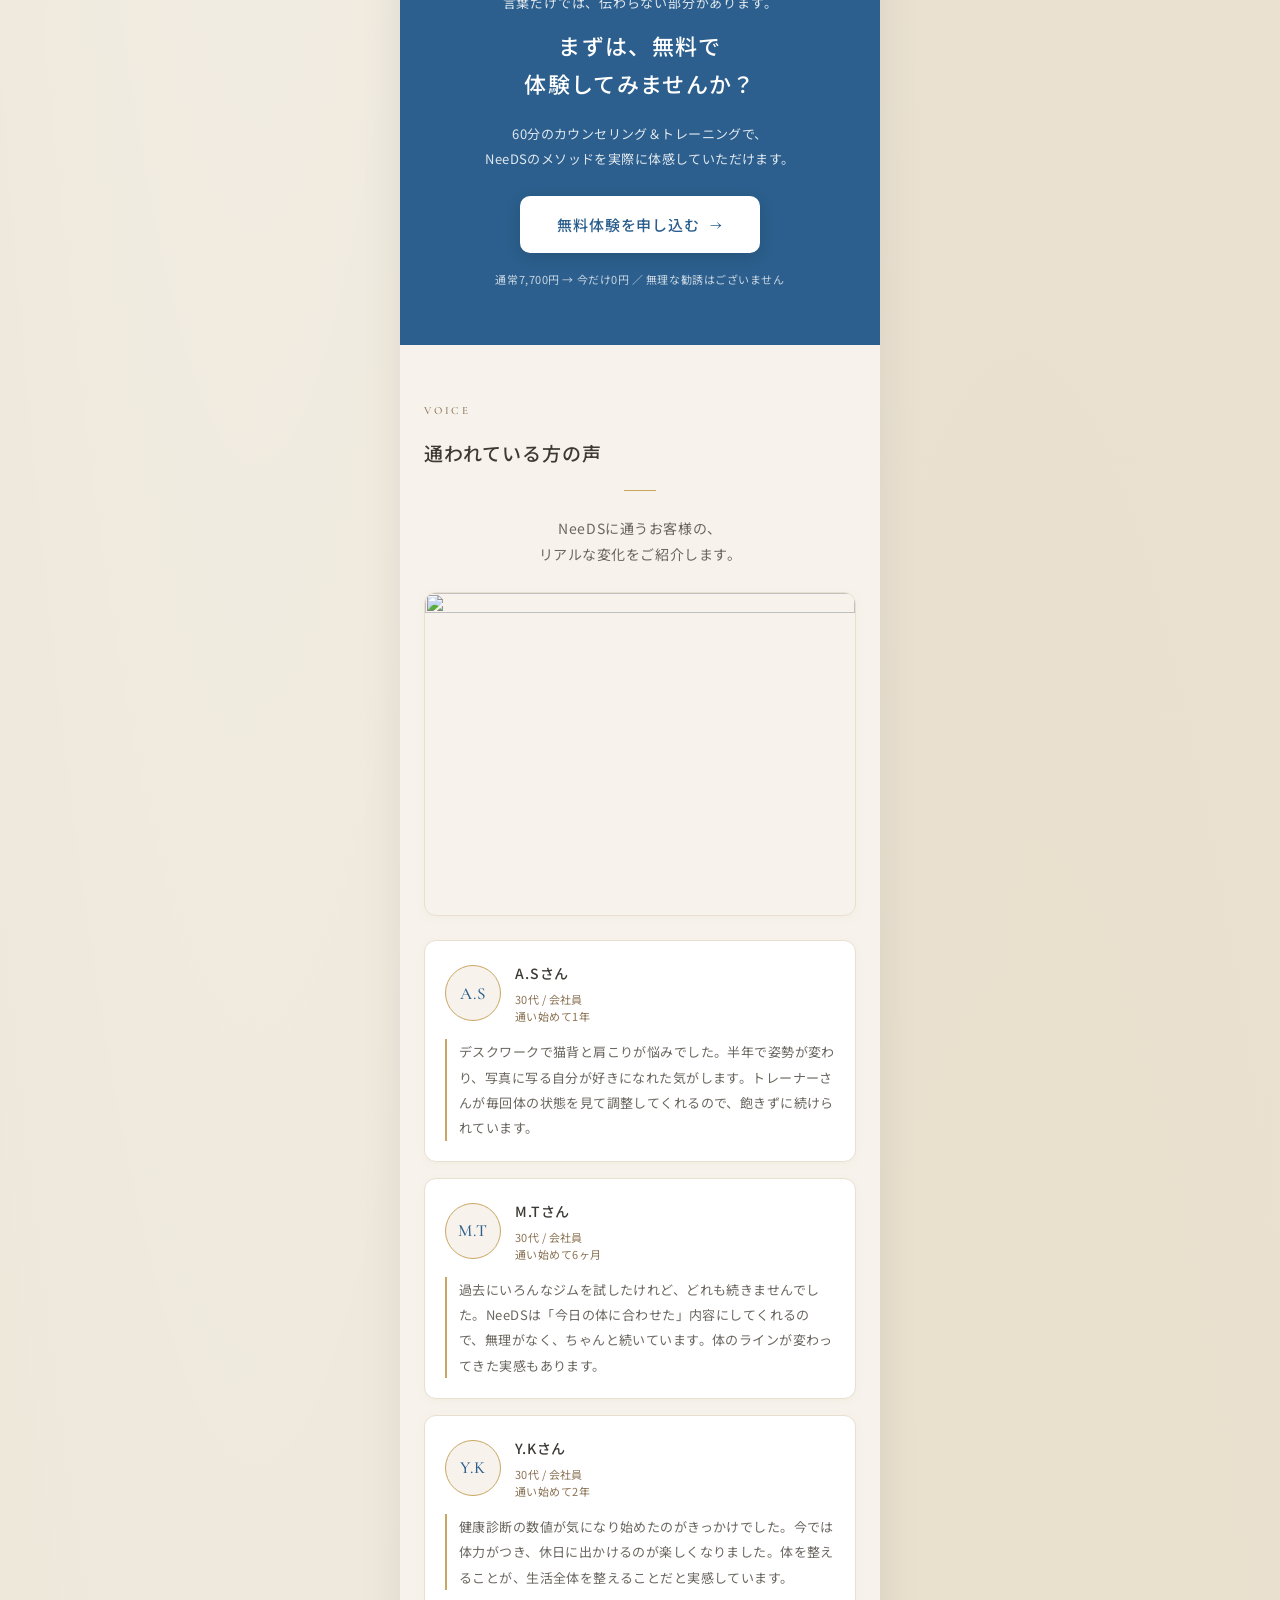
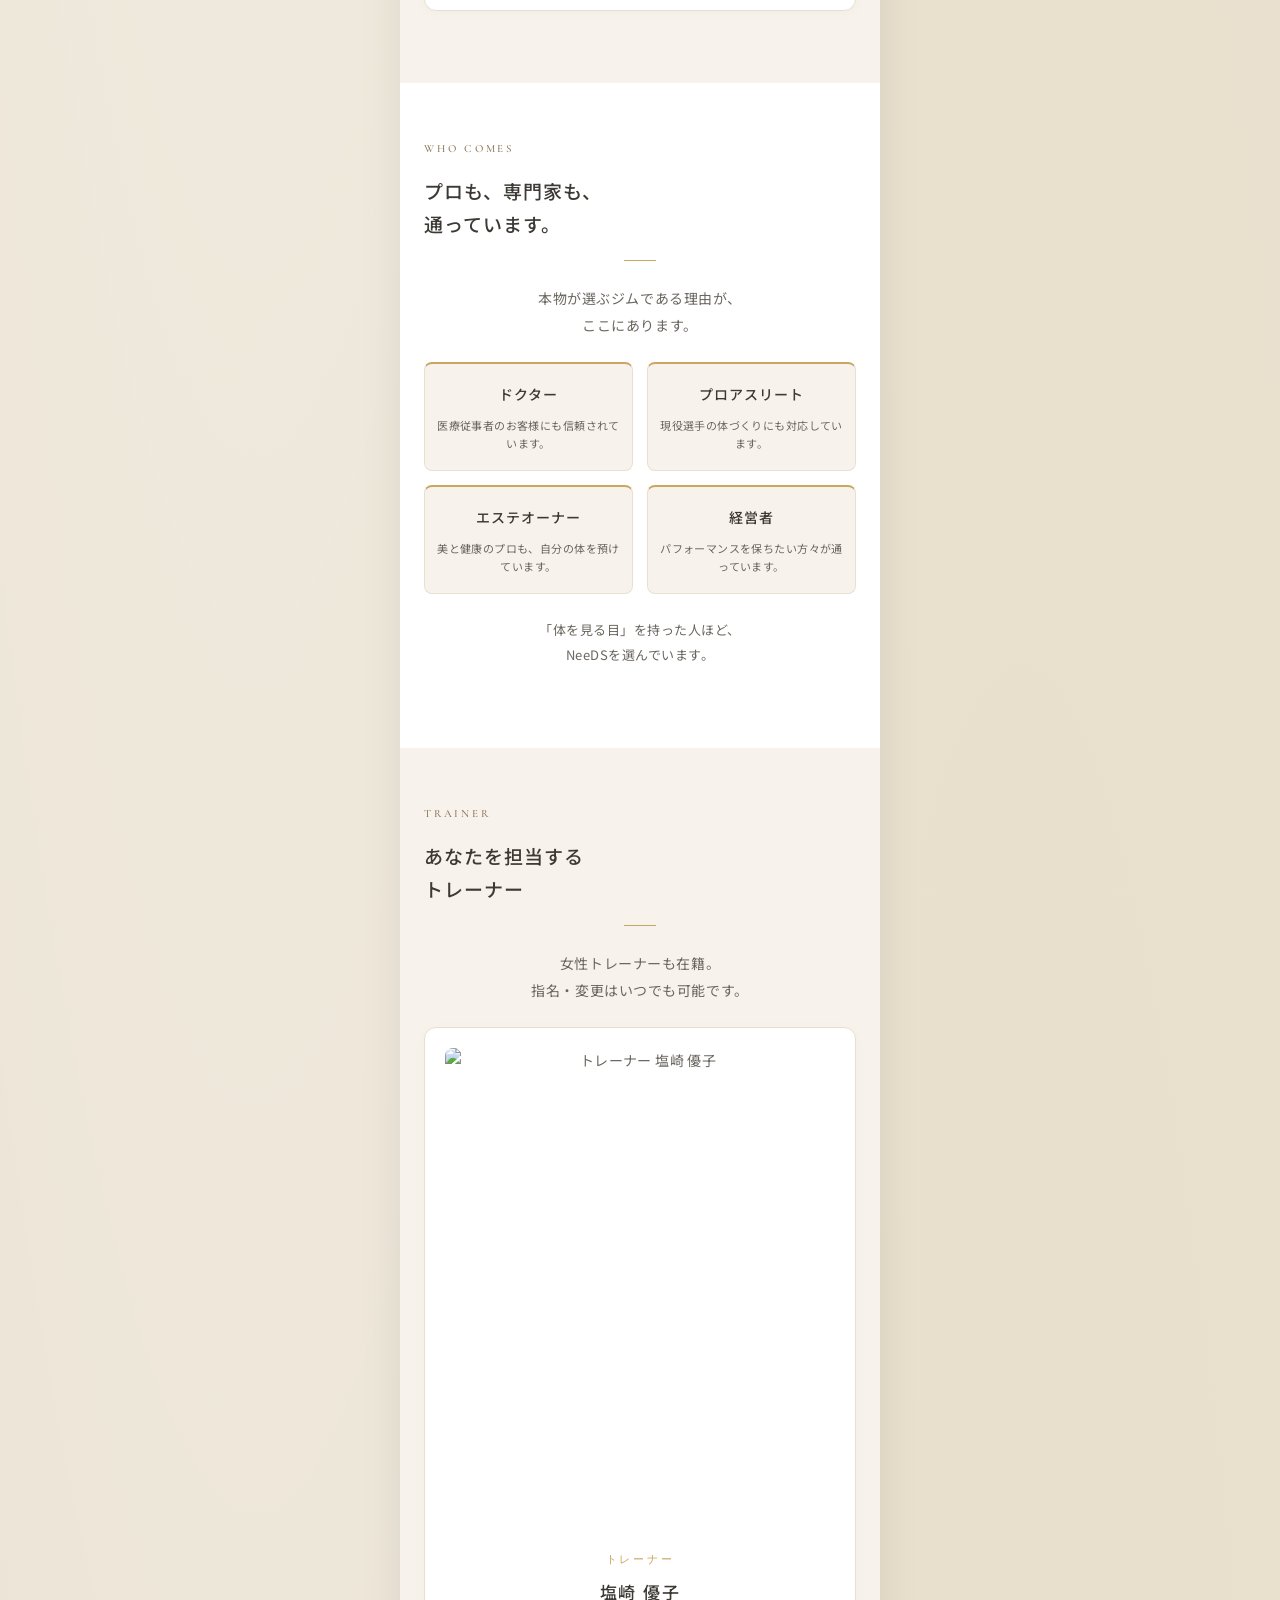
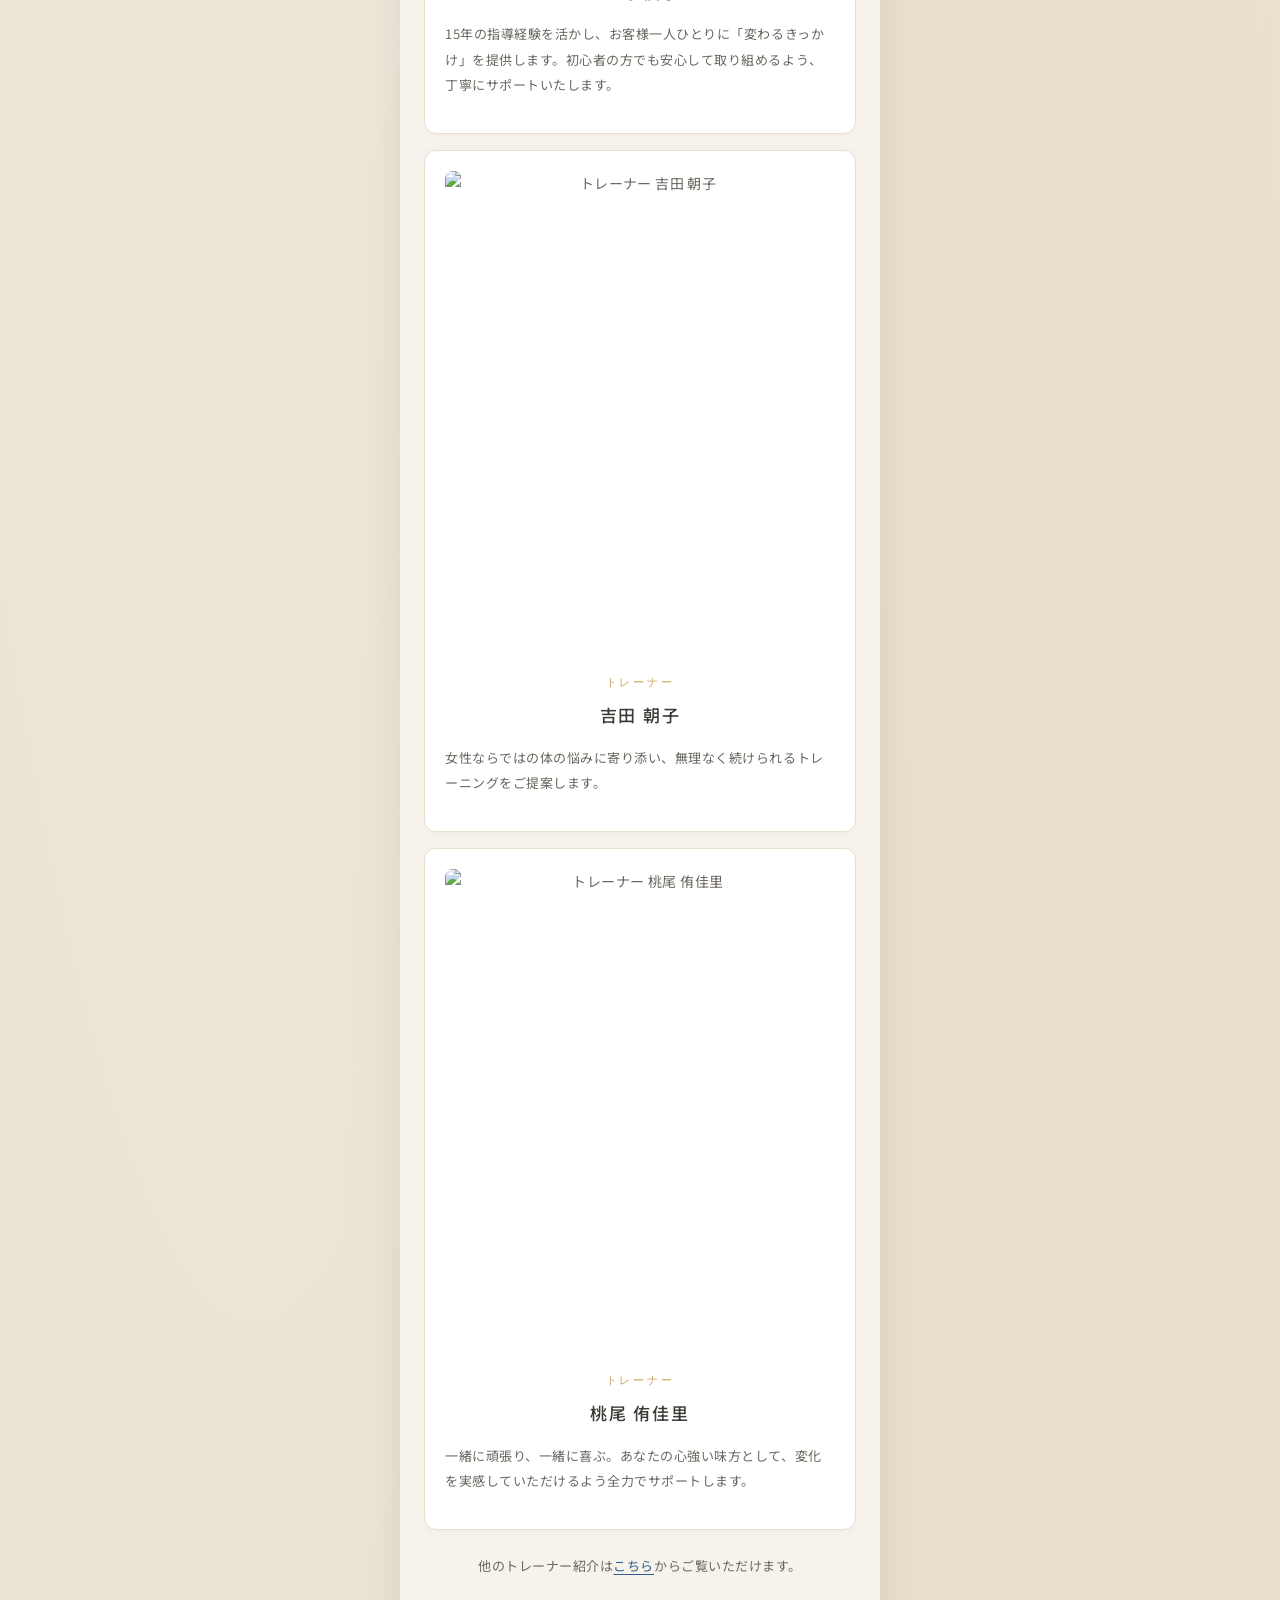
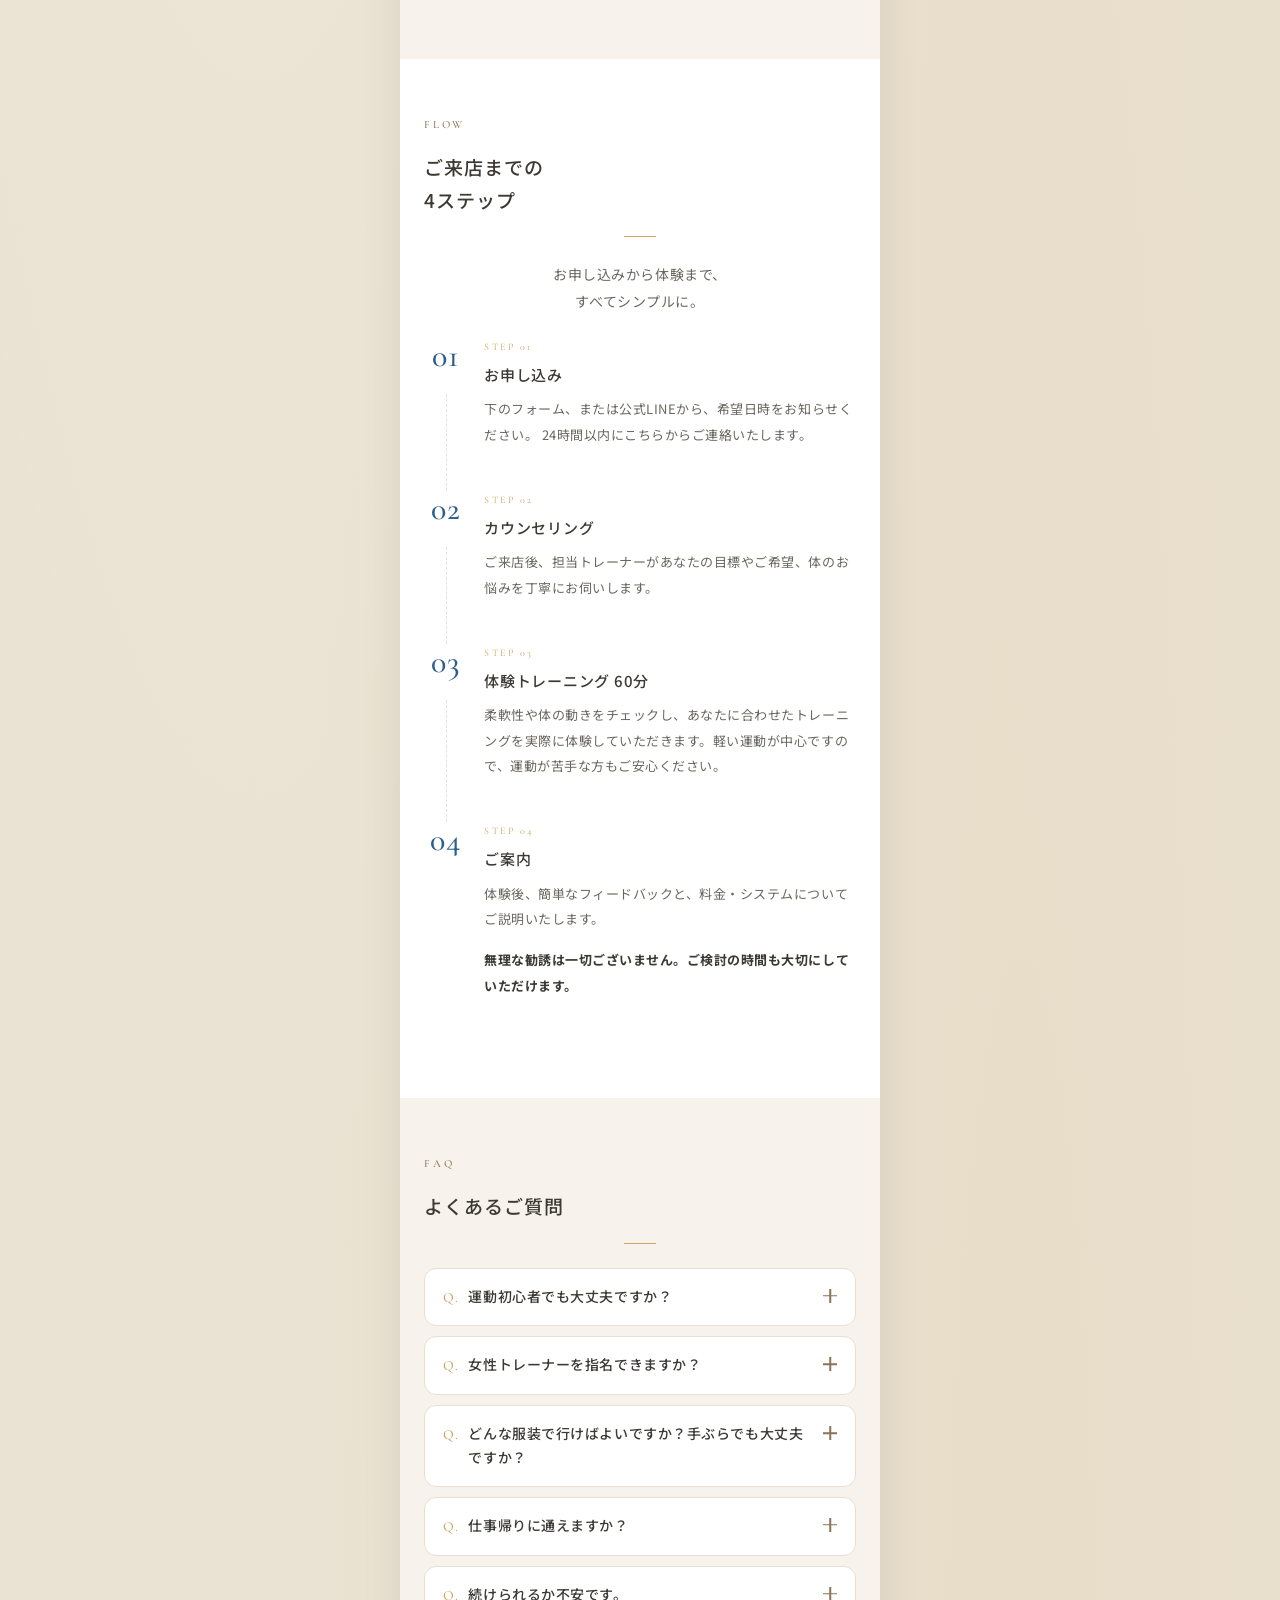
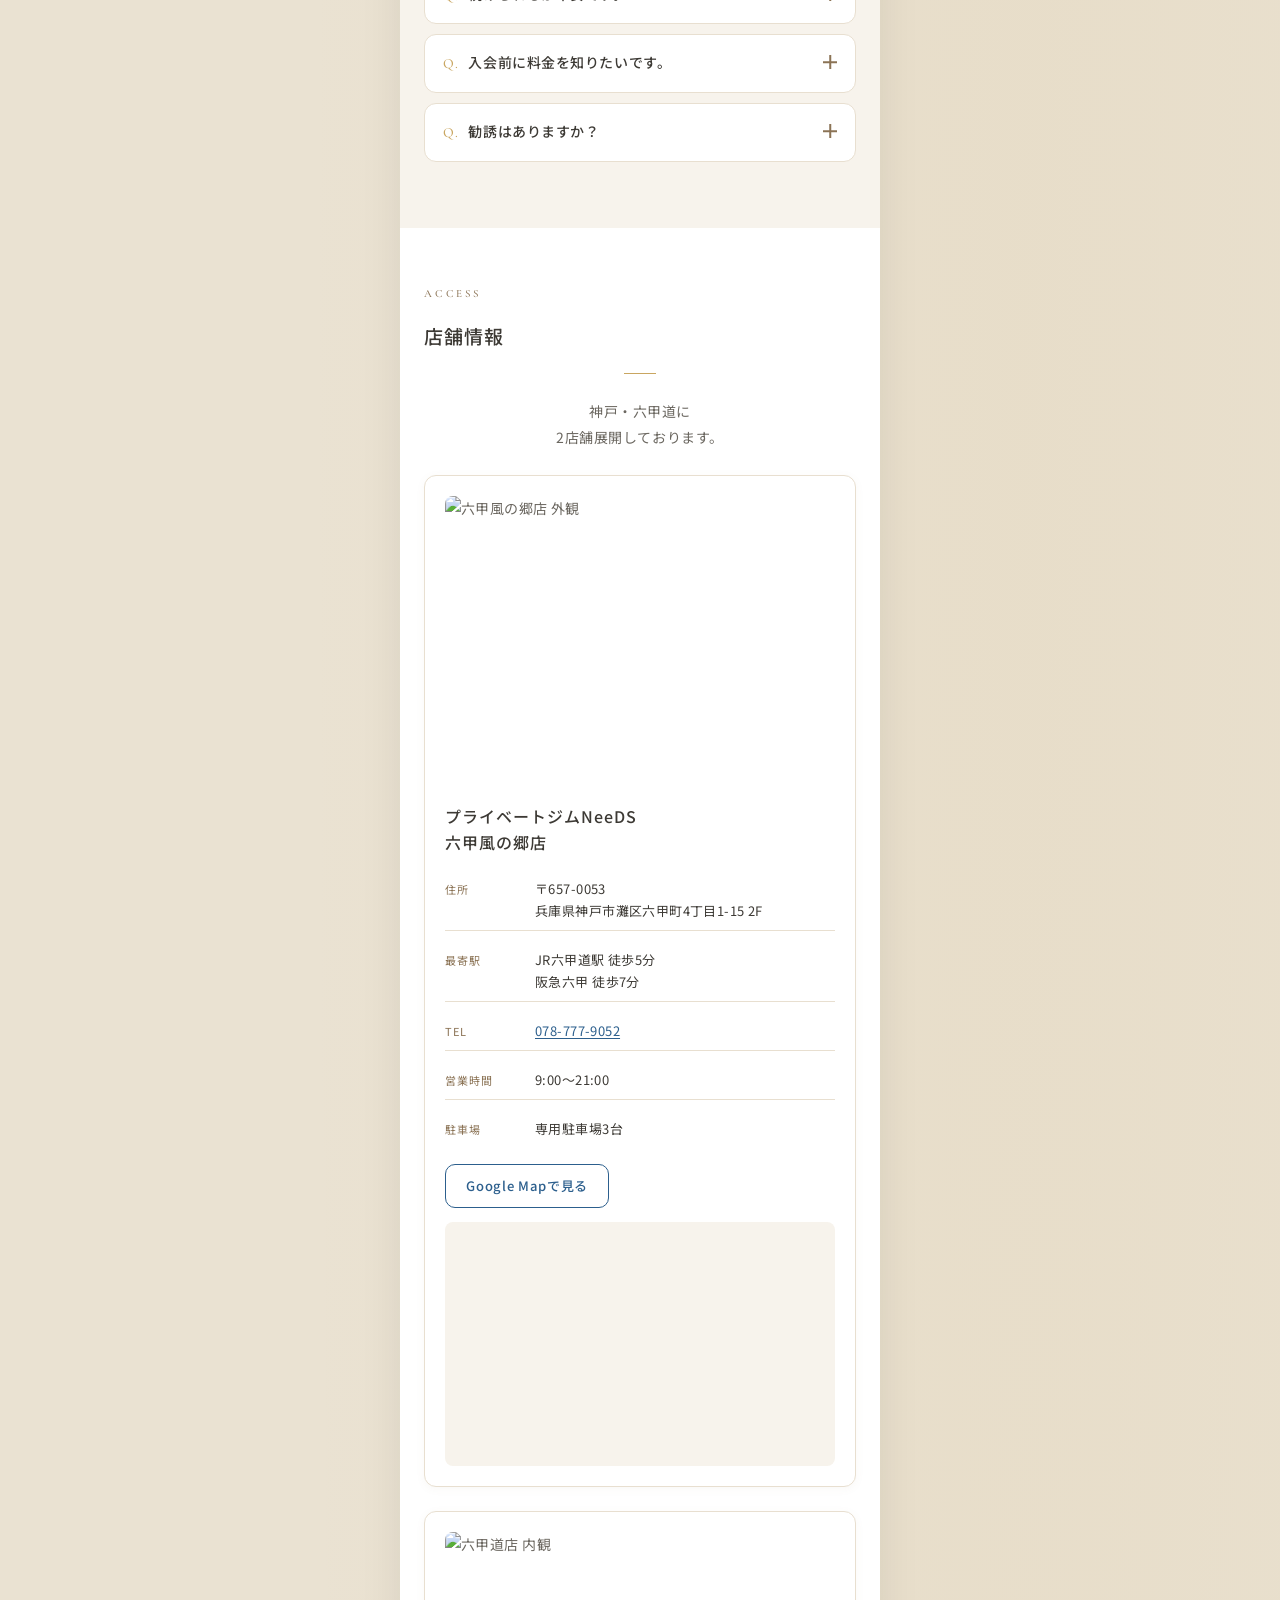
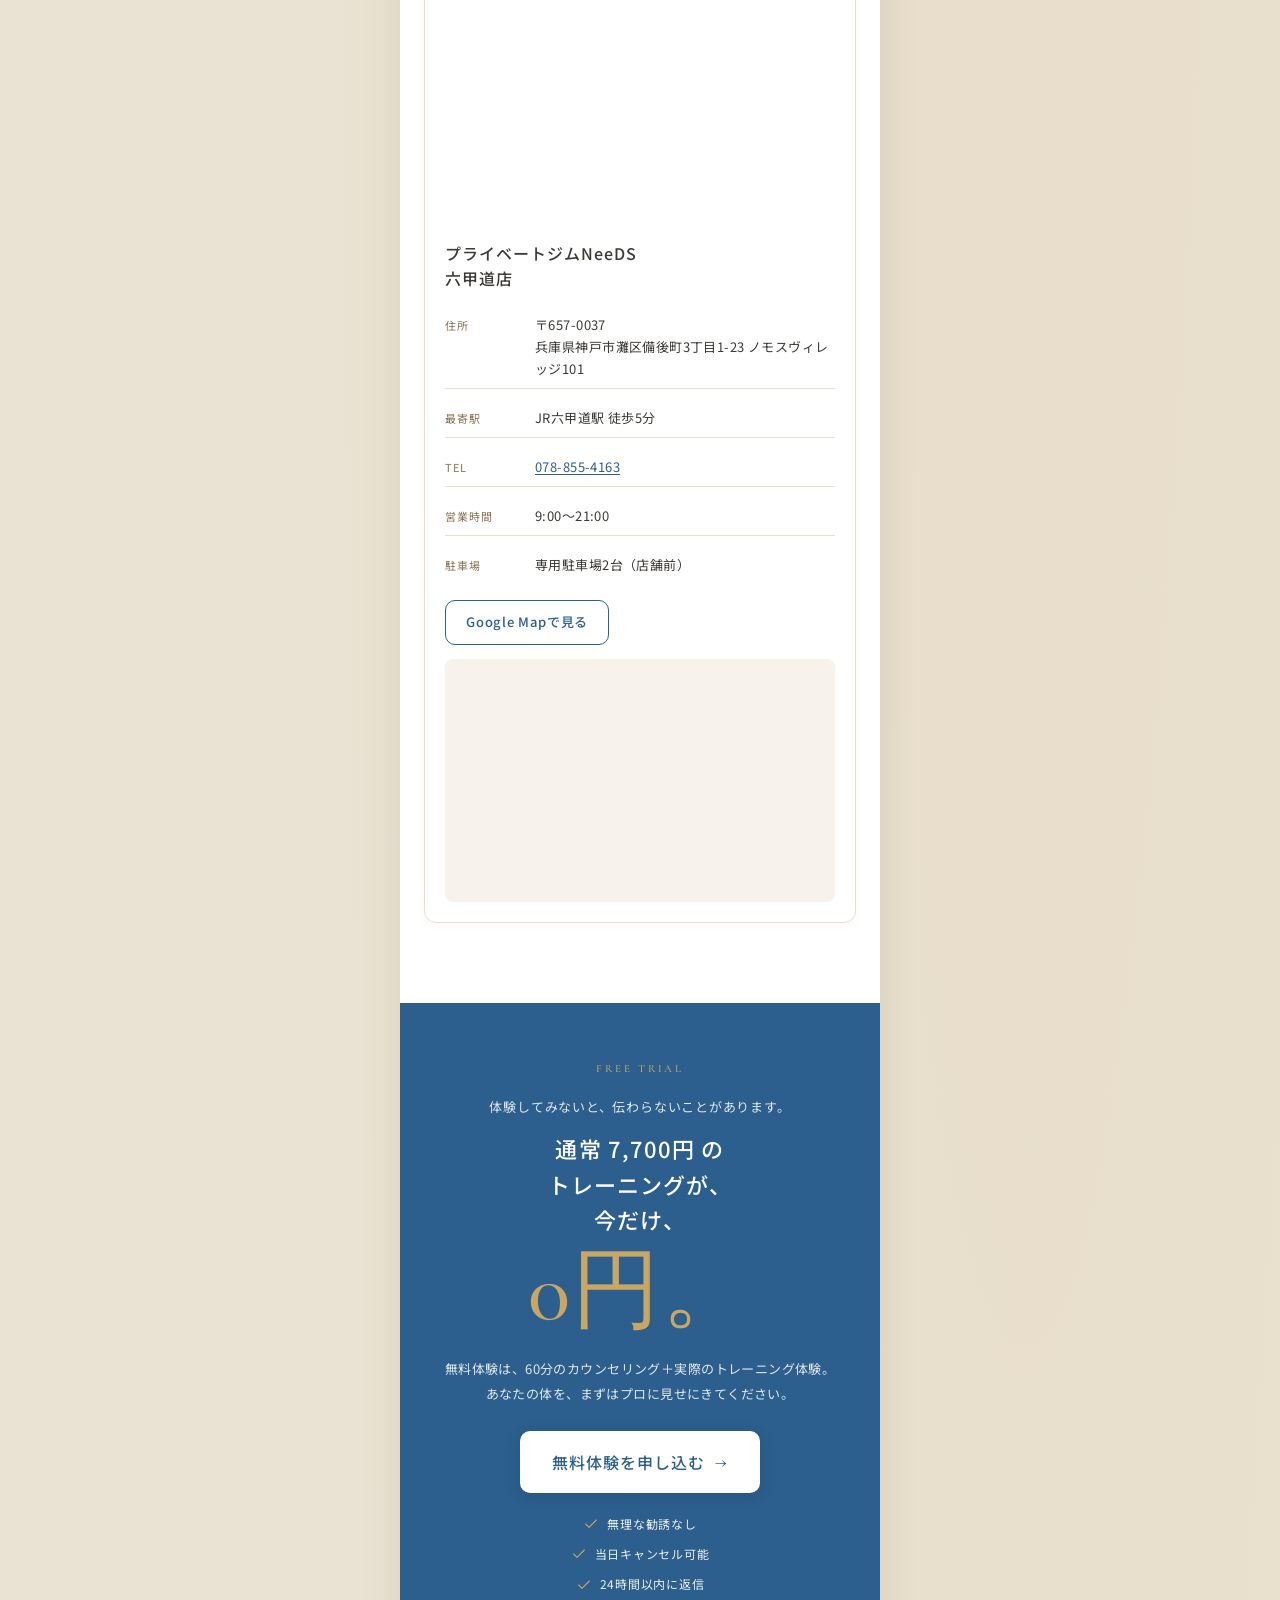
==== commit ebb84fcf: "feat(images): wire up local image paths and voice monograms 写真素材アップロード後すぐ反映できるよう、HTML側の画像参照を 全てローカルパ" ====
--- a/index.html
+++ b/index.html
@@ -38,7 +38,7 @@
        =========================== -->
   <section class="sec sec-hero" id="hero">
     <div class="hero-media">
-      <img src="https://images.unsplash.com/photo-1518611012118-696072aa579a?auto=format&fit=crop&w=1200&q=80" alt="" loading="eager">
+      <img src="images/hero.jpg" alt="" loading="eager">
       <div class="hero-overlay"></div>
     </div>
 
@@ -233,7 +233,7 @@
         </div>
         <h3 class="reason-title">10年以上の実績と<br>圧倒的な継続率</h3>
         <figure class="reason-photo">
-          <img src="https://placehold.co/800x600/E8DFD0/8B7355?text=Reason+01" alt="" loading="lazy">
+          <img src="images/reason-01.jpg" alt="10年以上の実績" loading="lazy">
         </figure>
         <p class="body-text">
           神戸で10年以上、地域に根ざして指導を続けてきました。
@@ -249,7 +249,7 @@
         </div>
         <h3 class="reason-title">完全マンツーマンで、<br>あなた専用のプログラム</h3>
         <figure class="reason-photo">
-          <img src="https://placehold.co/800x600/E8DFD0/8B7355?text=Reason+02" alt="" loading="lazy">
+          <img src="images/reason-02.jpg" alt="完全マンツーマンの指導風景" loading="lazy">
         </figure>
         <p class="body-text">
           NeeDSのトレーニングは、すべて1対1。
@@ -266,7 +266,7 @@
         </div>
         <h3 class="reason-title">プロアスリートも認めた、<br>独自メソッド</h3>
         <figure class="reason-photo">
-          <img src="https://placehold.co/800x600/E8DFD0/8B7355?text=Reason+03" alt="" loading="lazy">
+          <img src="images/reason-03.jpg" alt="プロアスリート向けのメソッド" loading="lazy">
         </figure>
         <p class="body-text">
           メジャーリーグトレーナー、プロ野球トレーナー、柔道整復師。
@@ -289,7 +289,7 @@
         スポーツ科学から生まれた、<br>機能美のためのトレーニング。
       </p>
       <figure class="method-photo">
-        <img src="https://placehold.co/800x600/EFE6D5/8B7355?text=Method+Image" alt="" loading="lazy">
+        <img src="images/method.jpg" alt="NeeDSのコンディショニング" loading="lazy">
       </figure>
       <p class="body-text">
         NeeDSのメソッドは、トップアスリートの指導現場で磨かれてきた
@@ -360,11 +360,13 @@
         NeeDSに通うお客様の、<br>リアルな変化をご紹介します。
       </p>
 
+      <figure class="voice-hero">
+        <img src="images/voice-hero.jpg" alt="" loading="lazy">
+      </figure>
+
       <article class="voice-card">
         <div class="voice-head">
-          <figure class="voice-avatar">
-            <img src="https://placehold.co/200x200/E8DFD0/8B7355?text=A.S" alt="" loading="lazy">
-          </figure>
+          <span class="voice-monogram" aria-hidden="true">A.S</span>
           <div class="voice-meta">
             <p class="voice-name">A.Sさん</p>
             <p class="voice-info">30代 / 会社員<br>通い始めて1年</p>
@@ -377,9 +379,7 @@
 
       <article class="voice-card">
         <div class="voice-head">
-          <figure class="voice-avatar">
-            <img src="https://placehold.co/200x200/E8DFD0/8B7355?text=M.T" alt="" loading="lazy">
-          </figure>
+          <span class="voice-monogram" aria-hidden="true">M.T</span>
           <div class="voice-meta">
             <p class="voice-name">M.Tさん</p>
             <p class="voice-info">30代 / 会社員<br>通い始めて6ヶ月</p>
@@ -392,9 +392,7 @@
 
       <article class="voice-card">
         <div class="voice-head">
-          <figure class="voice-avatar">
-            <img src="https://placehold.co/200x200/E8DFD0/8B7355?text=Y.K" alt="" loading="lazy">
-          </figure>
+          <span class="voice-monogram" aria-hidden="true">Y.K</span>
           <div class="voice-meta">
             <p class="voice-name">Y.Kさん</p>
             <p class="voice-info">30代 / 会社員<br>通い始めて2年</p>
@@ -456,7 +454,7 @@
 
       <article class="trainer-card">
         <figure class="trainer-photo">
-          <img src="https://placehold.co/400x500/E8DFD0/8B7355?text=Shiozaki" alt="" loading="lazy">
+          <img src="images/trainer-shiozaki.jpg" alt="トレーナー 塩崎 優子" loading="lazy">
         </figure>
         <p class="trainer-role">トレーナー</p>
         <p class="trainer-name">塩崎 優子</p>
@@ -467,7 +465,7 @@
 
       <article class="trainer-card">
         <figure class="trainer-photo">
-          <img src="https://placehold.co/400x500/E8DFD0/8B7355?text=Yoshida" alt="" loading="lazy">
+          <img src="images/trainer-yoshida.jpg" alt="トレーナー 吉田 朝子" loading="lazy">
         </figure>
         <p class="trainer-role">トレーナー</p>
         <p class="trainer-name">吉田 朝子</p>
@@ -478,7 +476,7 @@
 
       <article class="trainer-card">
         <figure class="trainer-photo">
-          <img src="https://placehold.co/400x500/E8DFD0/8B7355?text=Momoo" alt="" loading="lazy">
+          <img src="images/trainer-momoo.jpg" alt="トレーナー 桃尾 侑佳里" loading="lazy">
         </figure>
         <p class="trainer-role">トレーナー</p>
         <p class="trainer-name">桃尾 侑佳里</p>
@@ -659,7 +657,7 @@
 
       <article class="access-card">
         <figure class="access-photo">
-          <img src="https://placehold.co/800x600/E8DFD0/8B7355?text=Rokko-Kaze" alt="" loading="lazy">
+          <img src="images/shop-rokko-kaze.jpg" alt="六甲風の郷店 外観" loading="lazy">
         </figure>
         <h3 class="access-name">プライベートジムNeeDS<br>六甲風の郷店</h3>
         <dl class="access-info">
@@ -681,7 +679,7 @@
 
       <article class="access-card">
         <figure class="access-photo">
-          <img src="https://placehold.co/800x600/E8DFD0/8B7355?text=Rokkomichi" alt="" loading="lazy">
+          <img src="images/shop-rokkomichi.jpg" alt="六甲道店 内観" loading="lazy">
         </figure>
         <h3 class="access-name">プライベートジムNeeDS<br>六甲道店</h3>
         <dl class="access-info">
--- a/css/style.css
+++ b/css/style.css
@@ -695,6 +695,19 @@
 /* ===========================
    08: Voice
    =========================== */
+.voice-hero {
+  margin: 16px 0 24px;
+  border-radius: var(--radius-card);
+  overflow: hidden;
+  box-shadow: var(--shadow-card);
+  border: 1px solid var(--c-border);
+}
+.voice-hero img {
+  width: 100%;
+  aspect-ratio: 4 / 3;
+  object-fit: cover;
+  display: block;
+}
 .voice-card {
   background: var(--c-white);
   border-radius: var(--radius-card);
@@ -709,11 +722,21 @@
   gap: 14px;
   margin-bottom: 14px;
 }
-.voice-avatar img {
-  width: 60px;
-  height: 60px;
+.voice-monogram {
+  flex: 0 0 auto;
+  width: 56px;
+  height: 56px;
   border-radius: 999px;
-  object-fit: cover;
+  background: var(--c-base);
+  border: 1px solid var(--c-gold);
+  color: var(--c-blue);
+  font-family: var(--ff-en);
+  font-size: 17px;
+  font-weight: 500;
+  letter-spacing: 0.04em;
+  display: inline-flex;
+  align-items: center;
+  justify-content: center;
 }
 .voice-name {
   font-size: 14px;
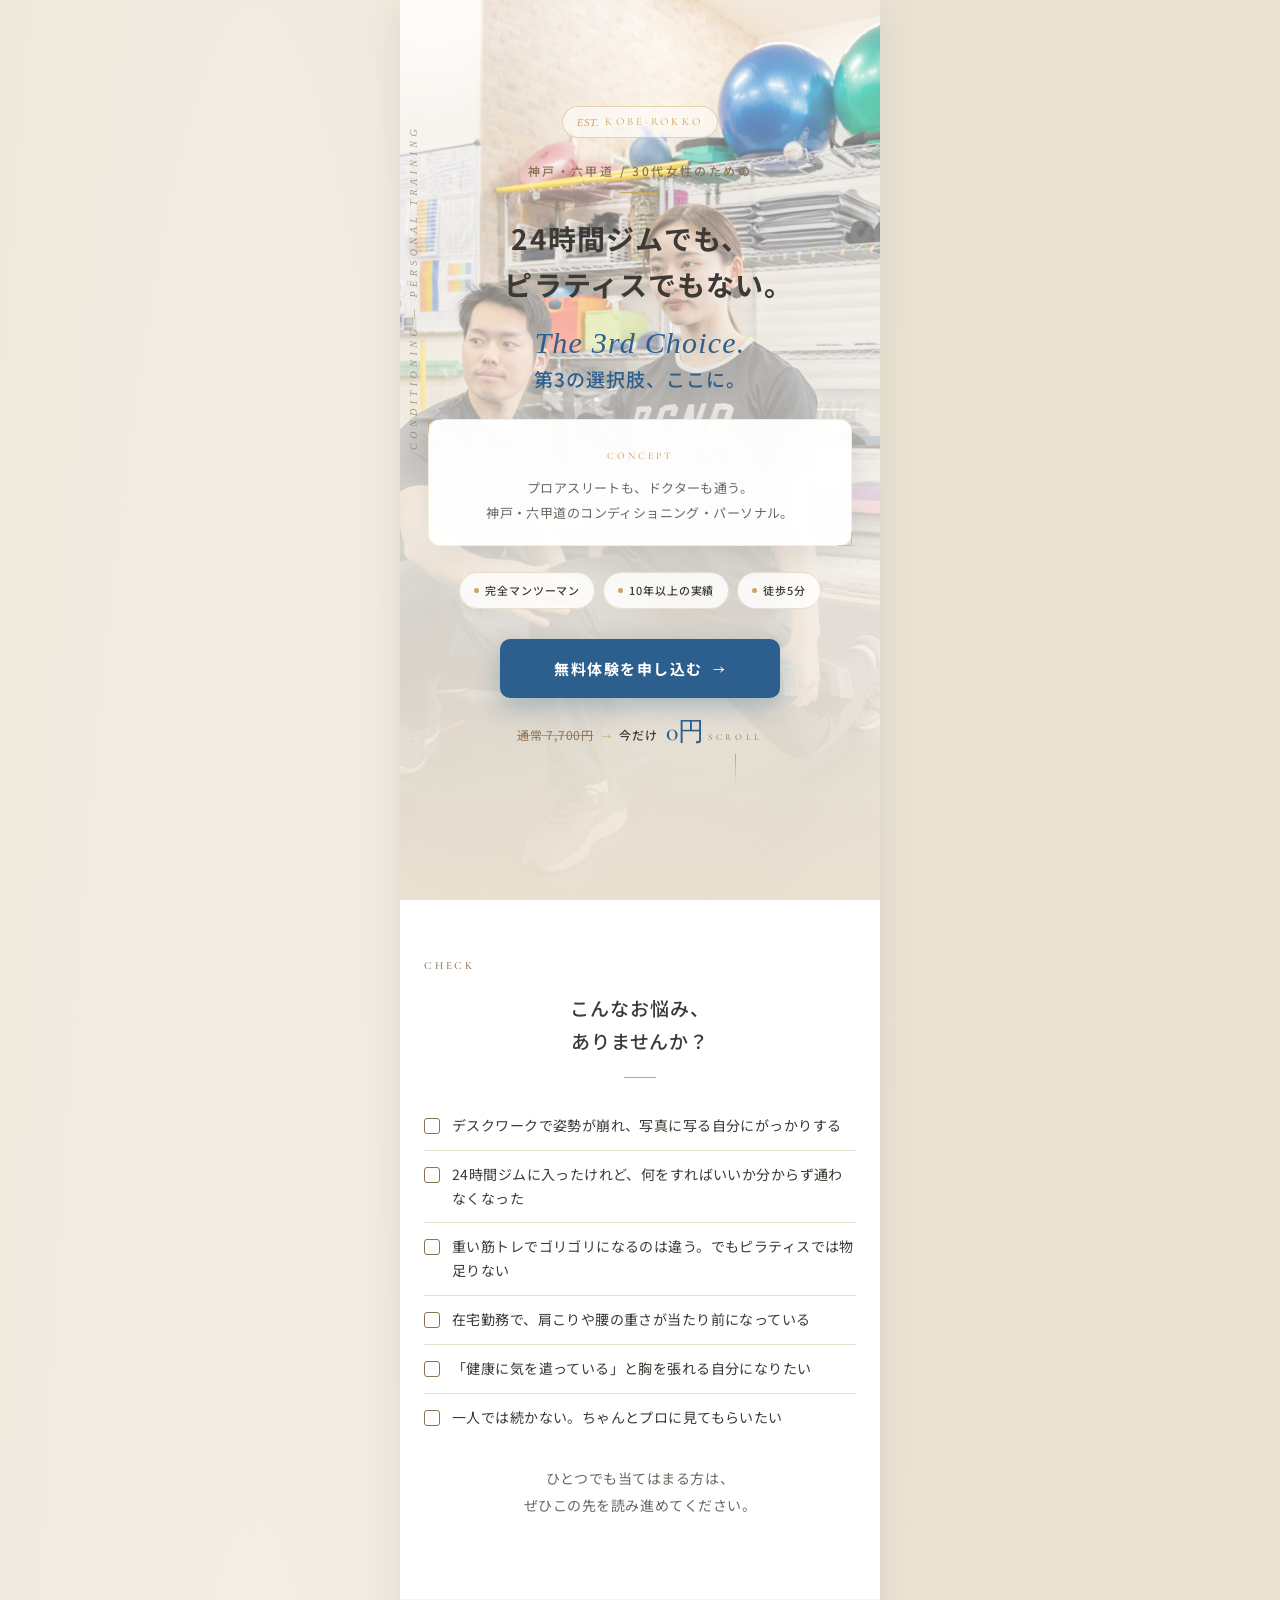
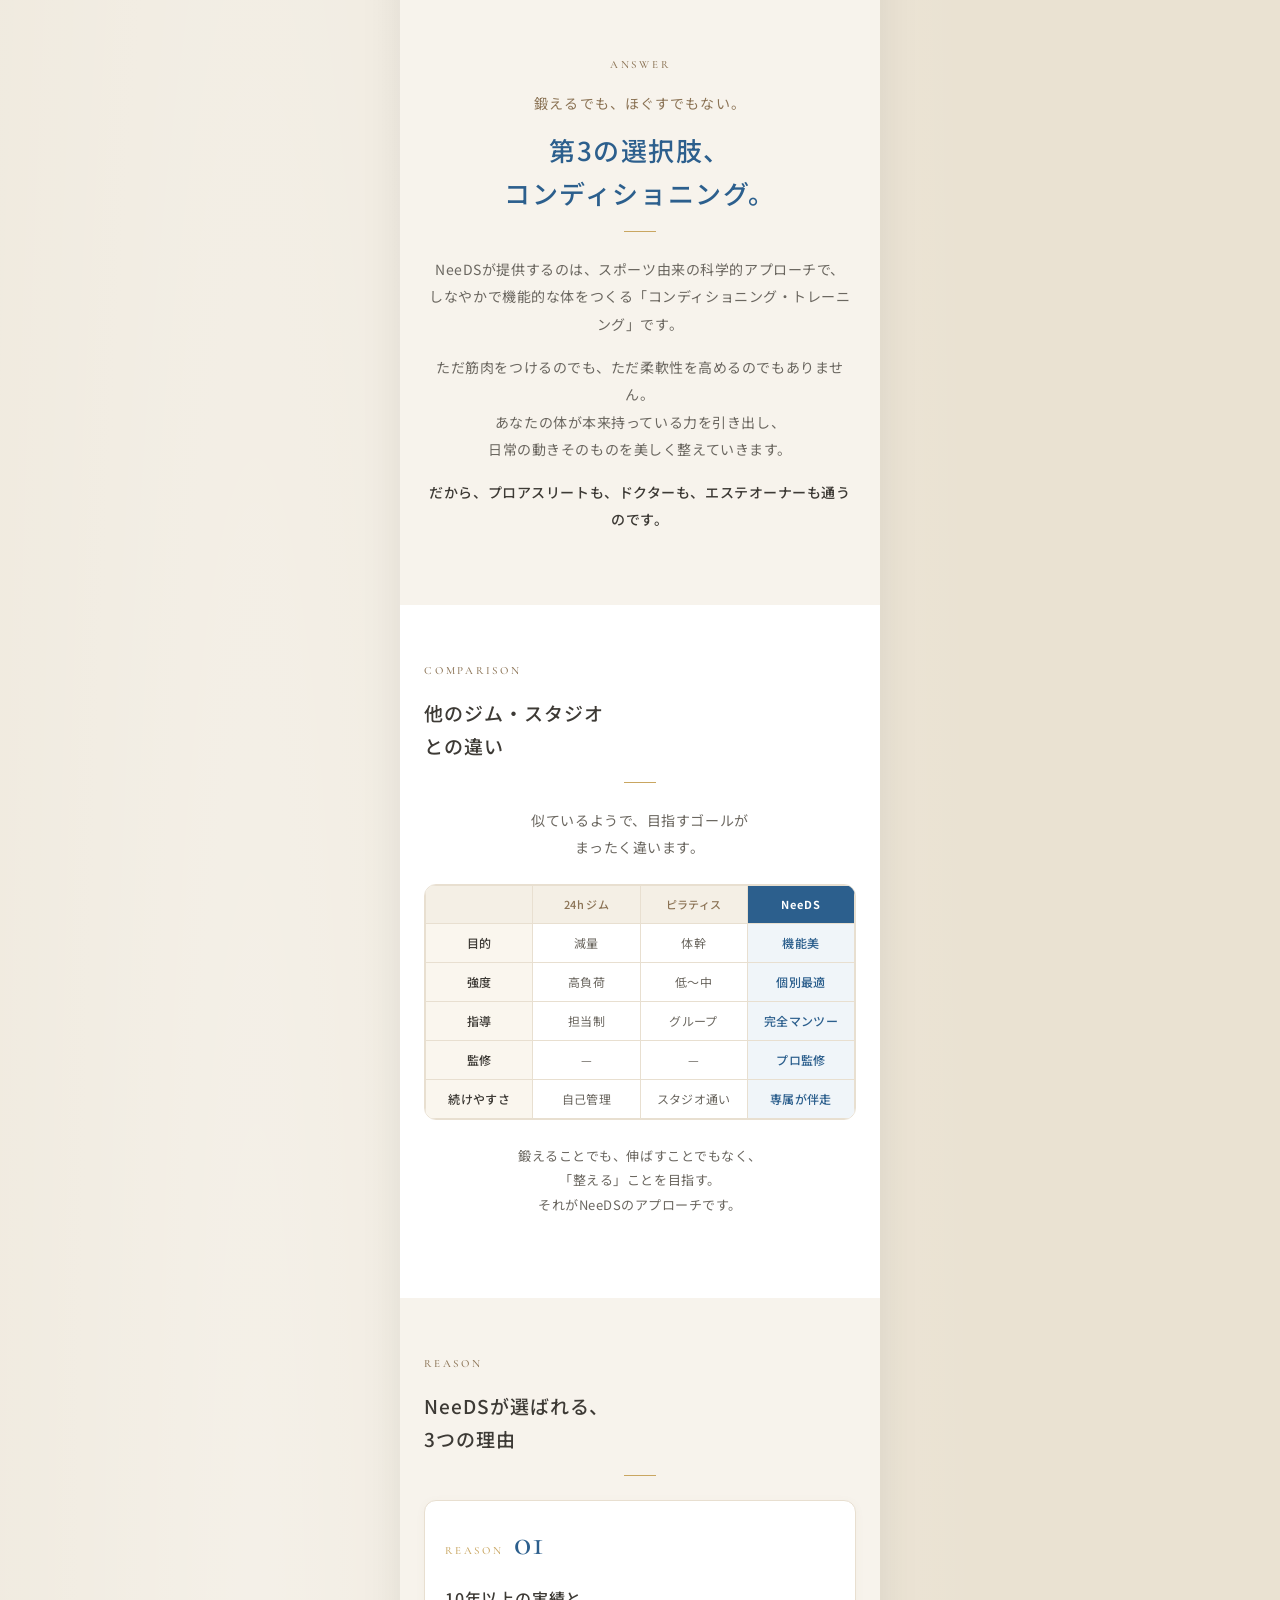
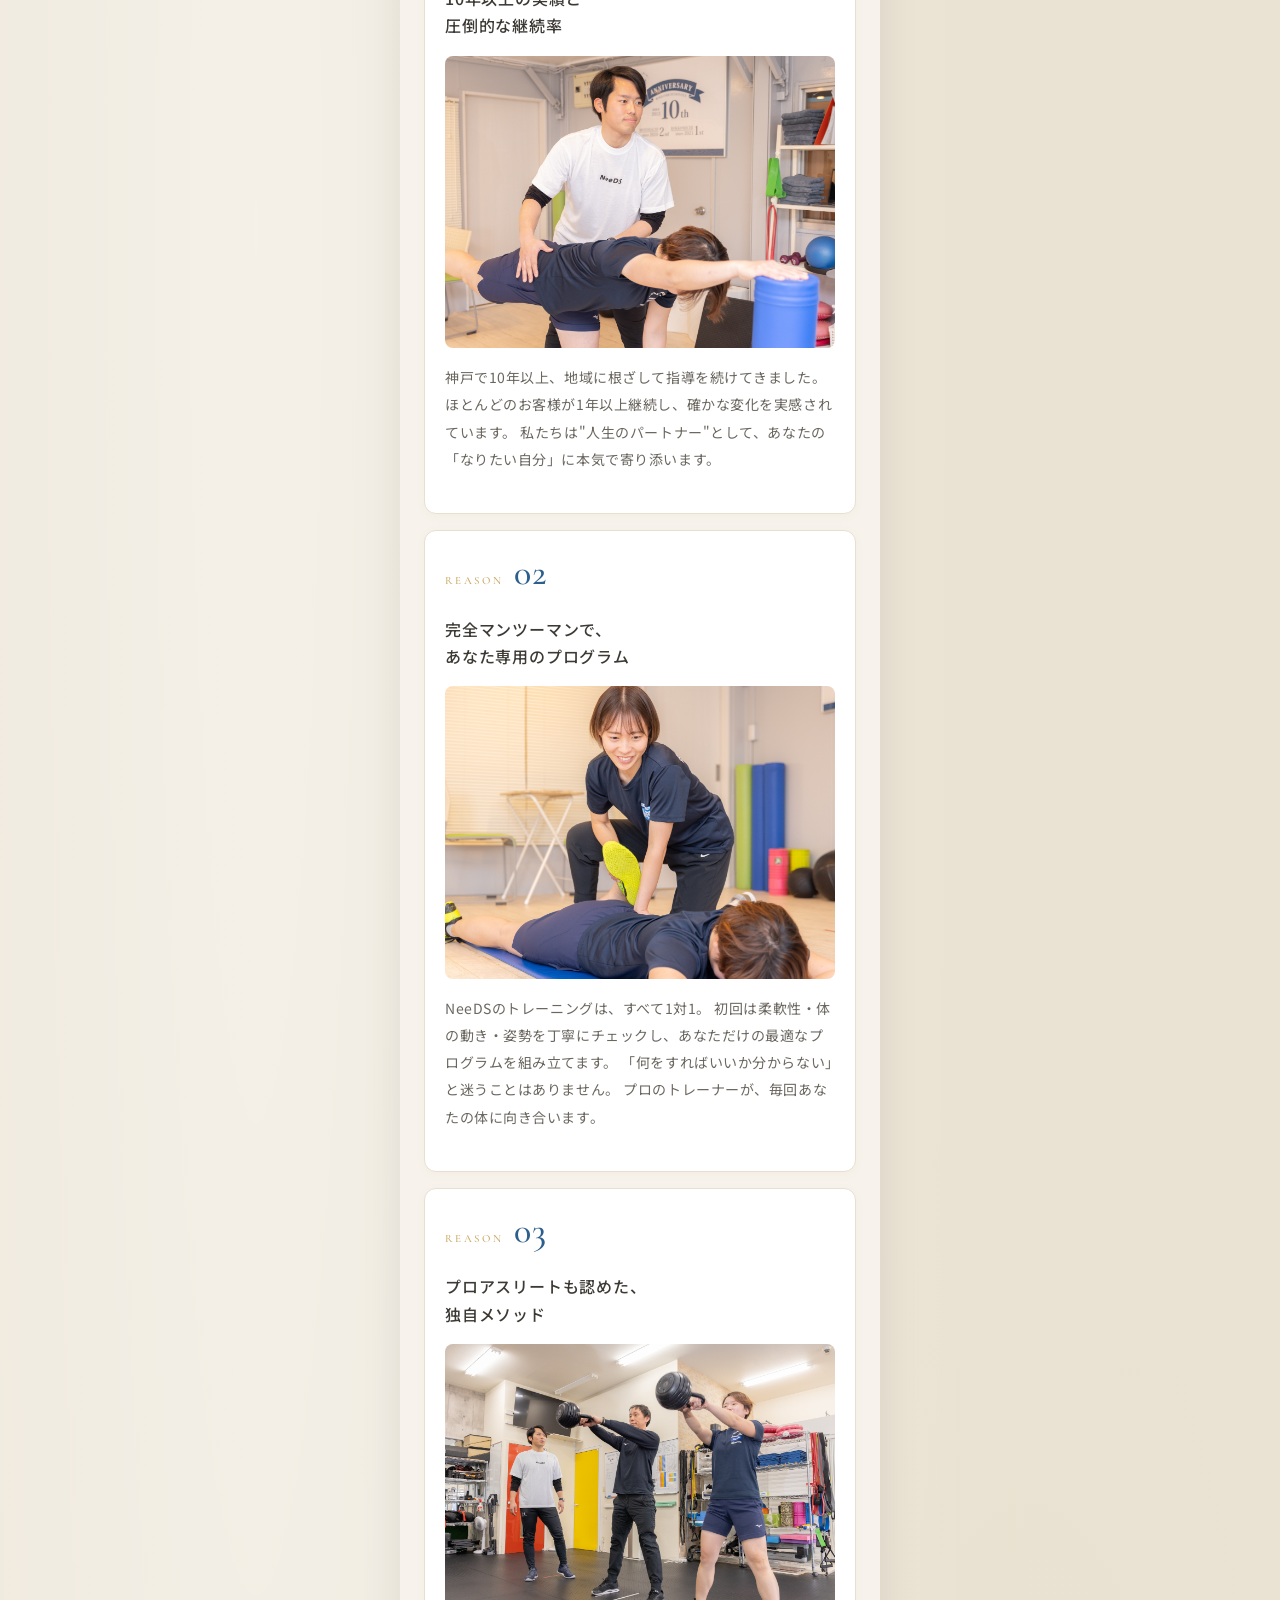
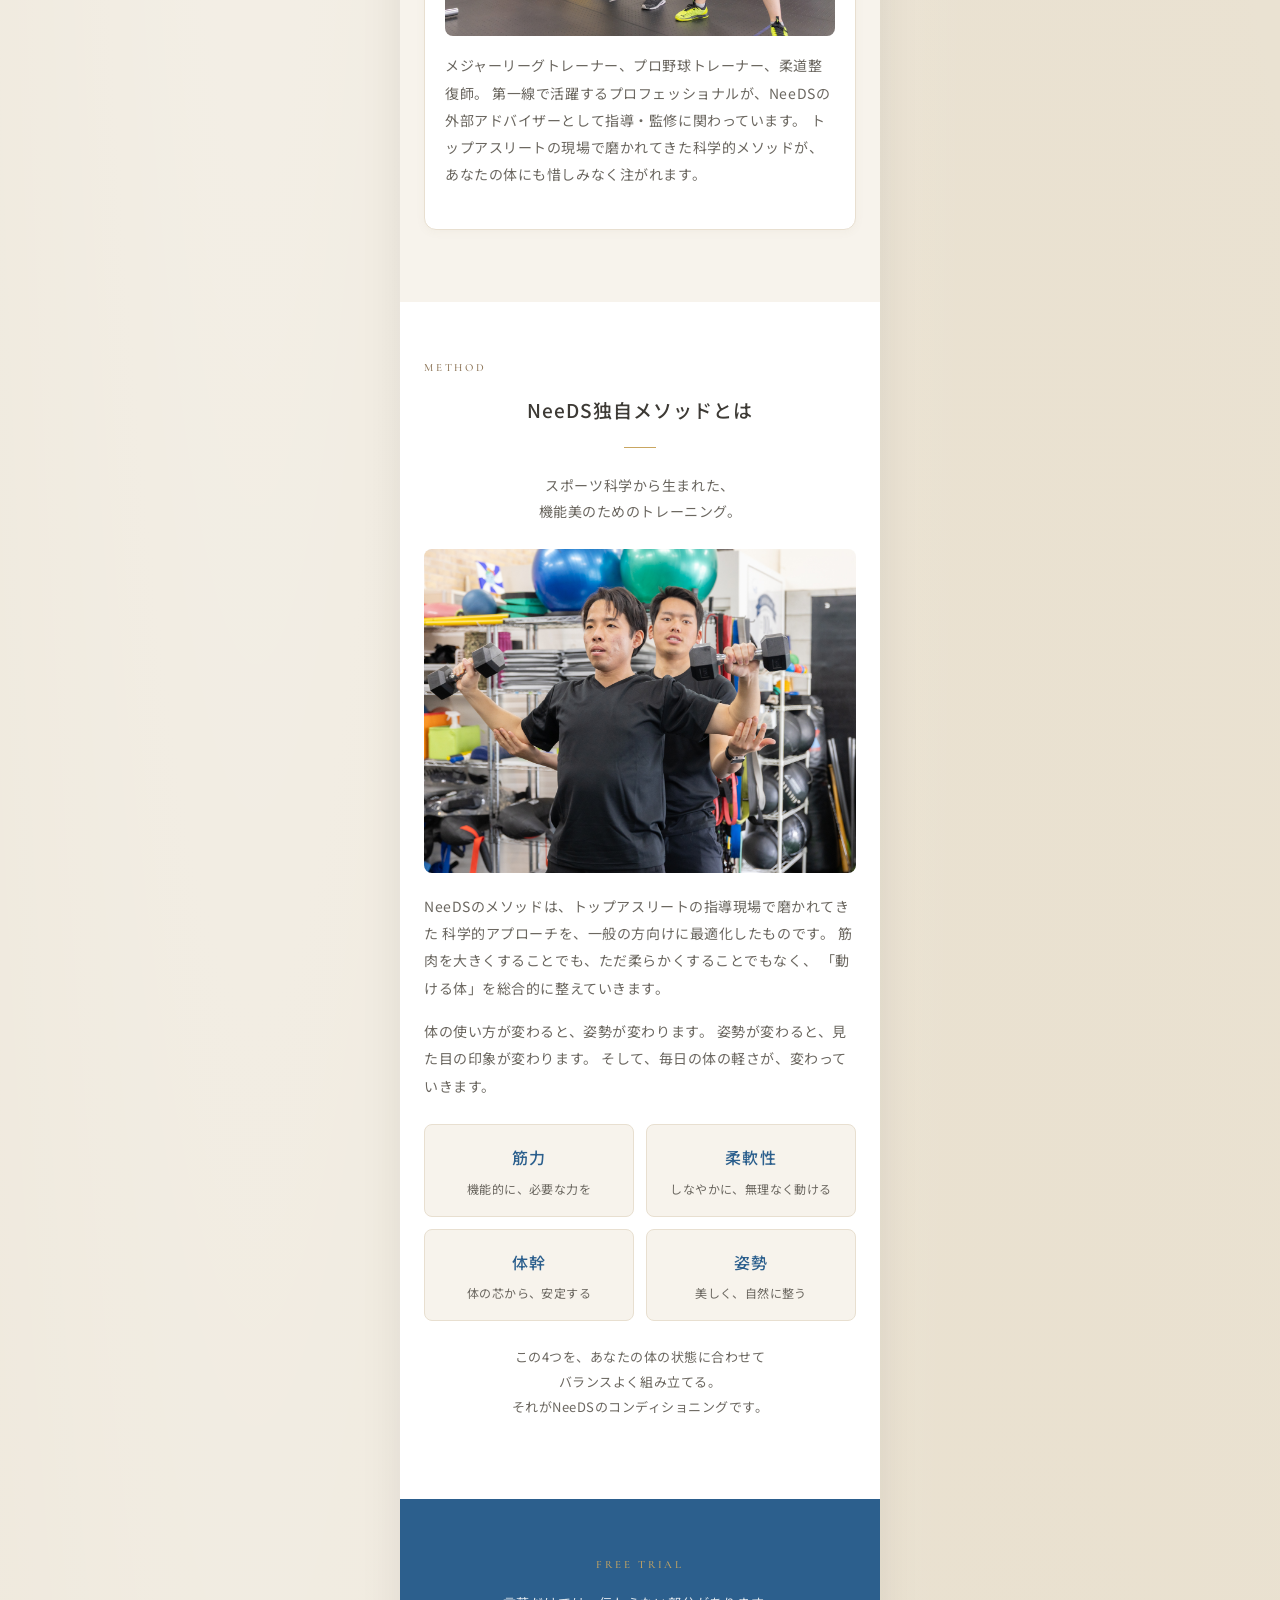
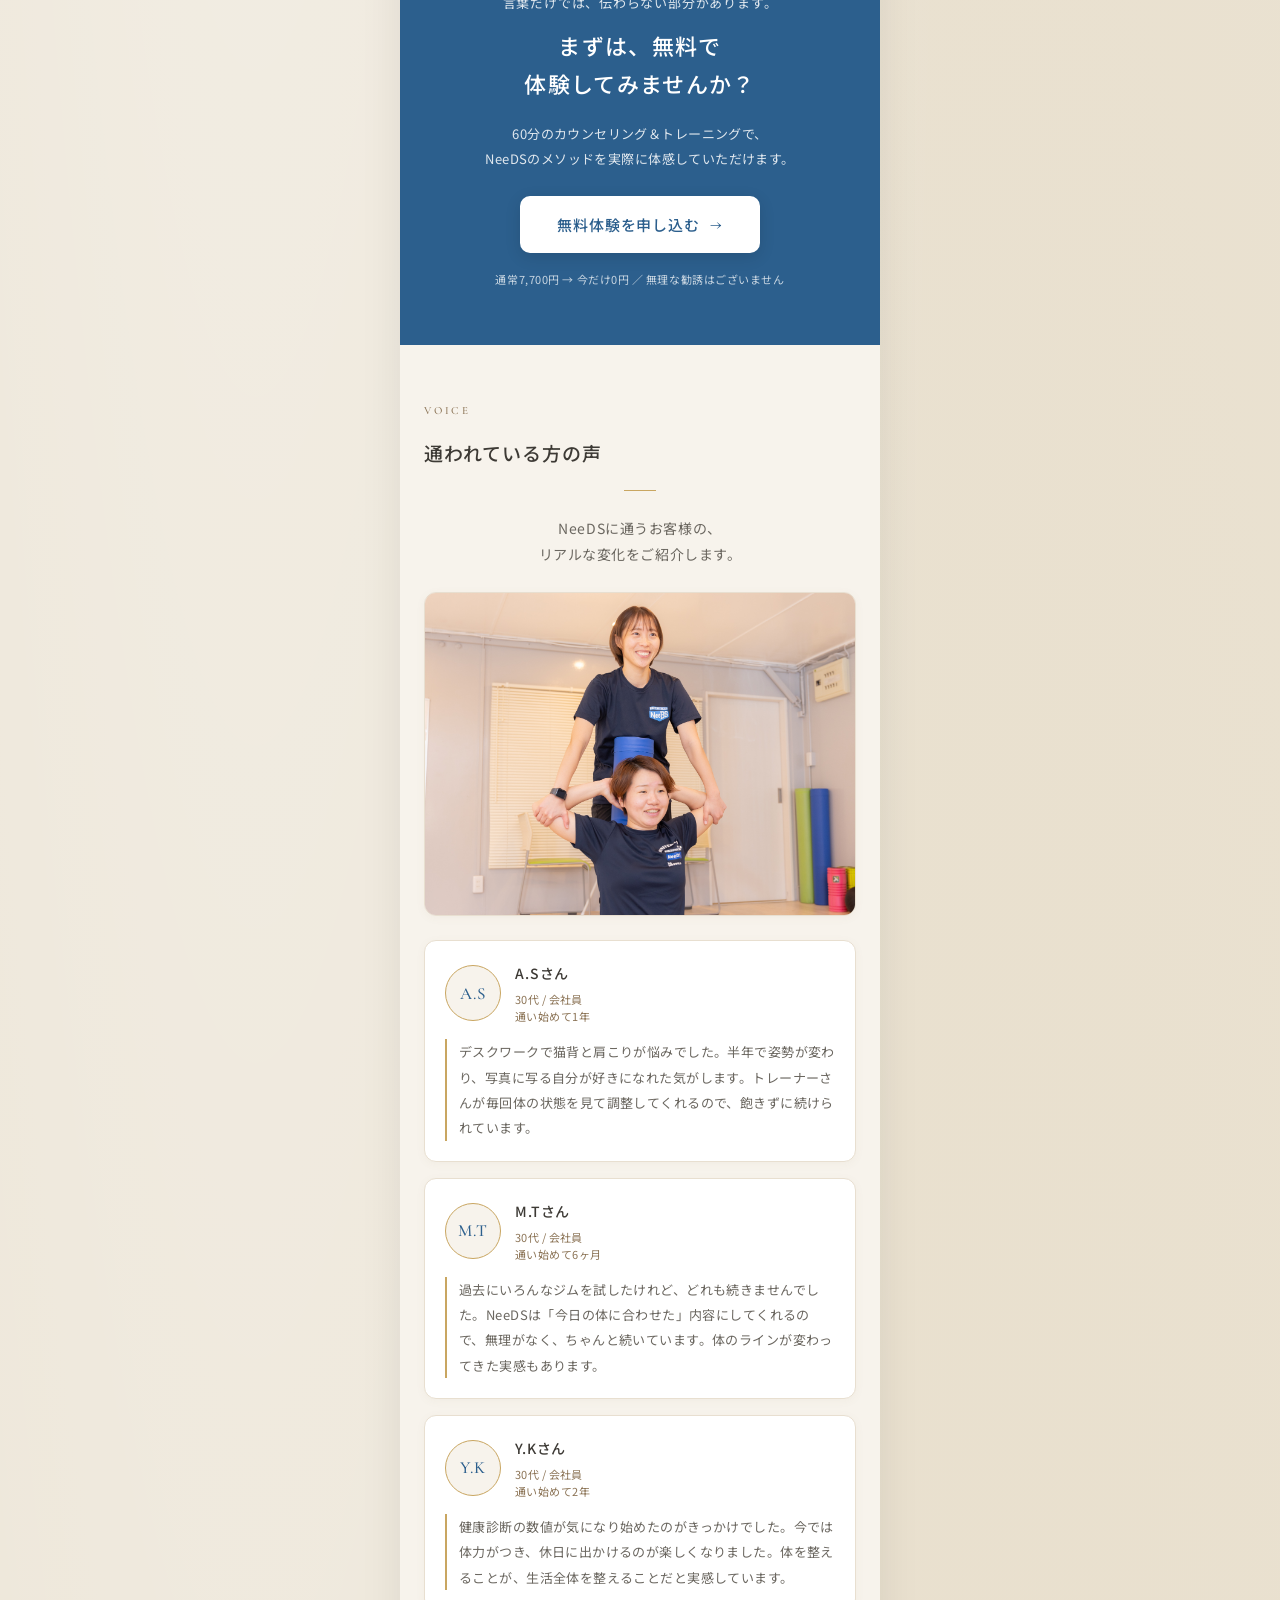
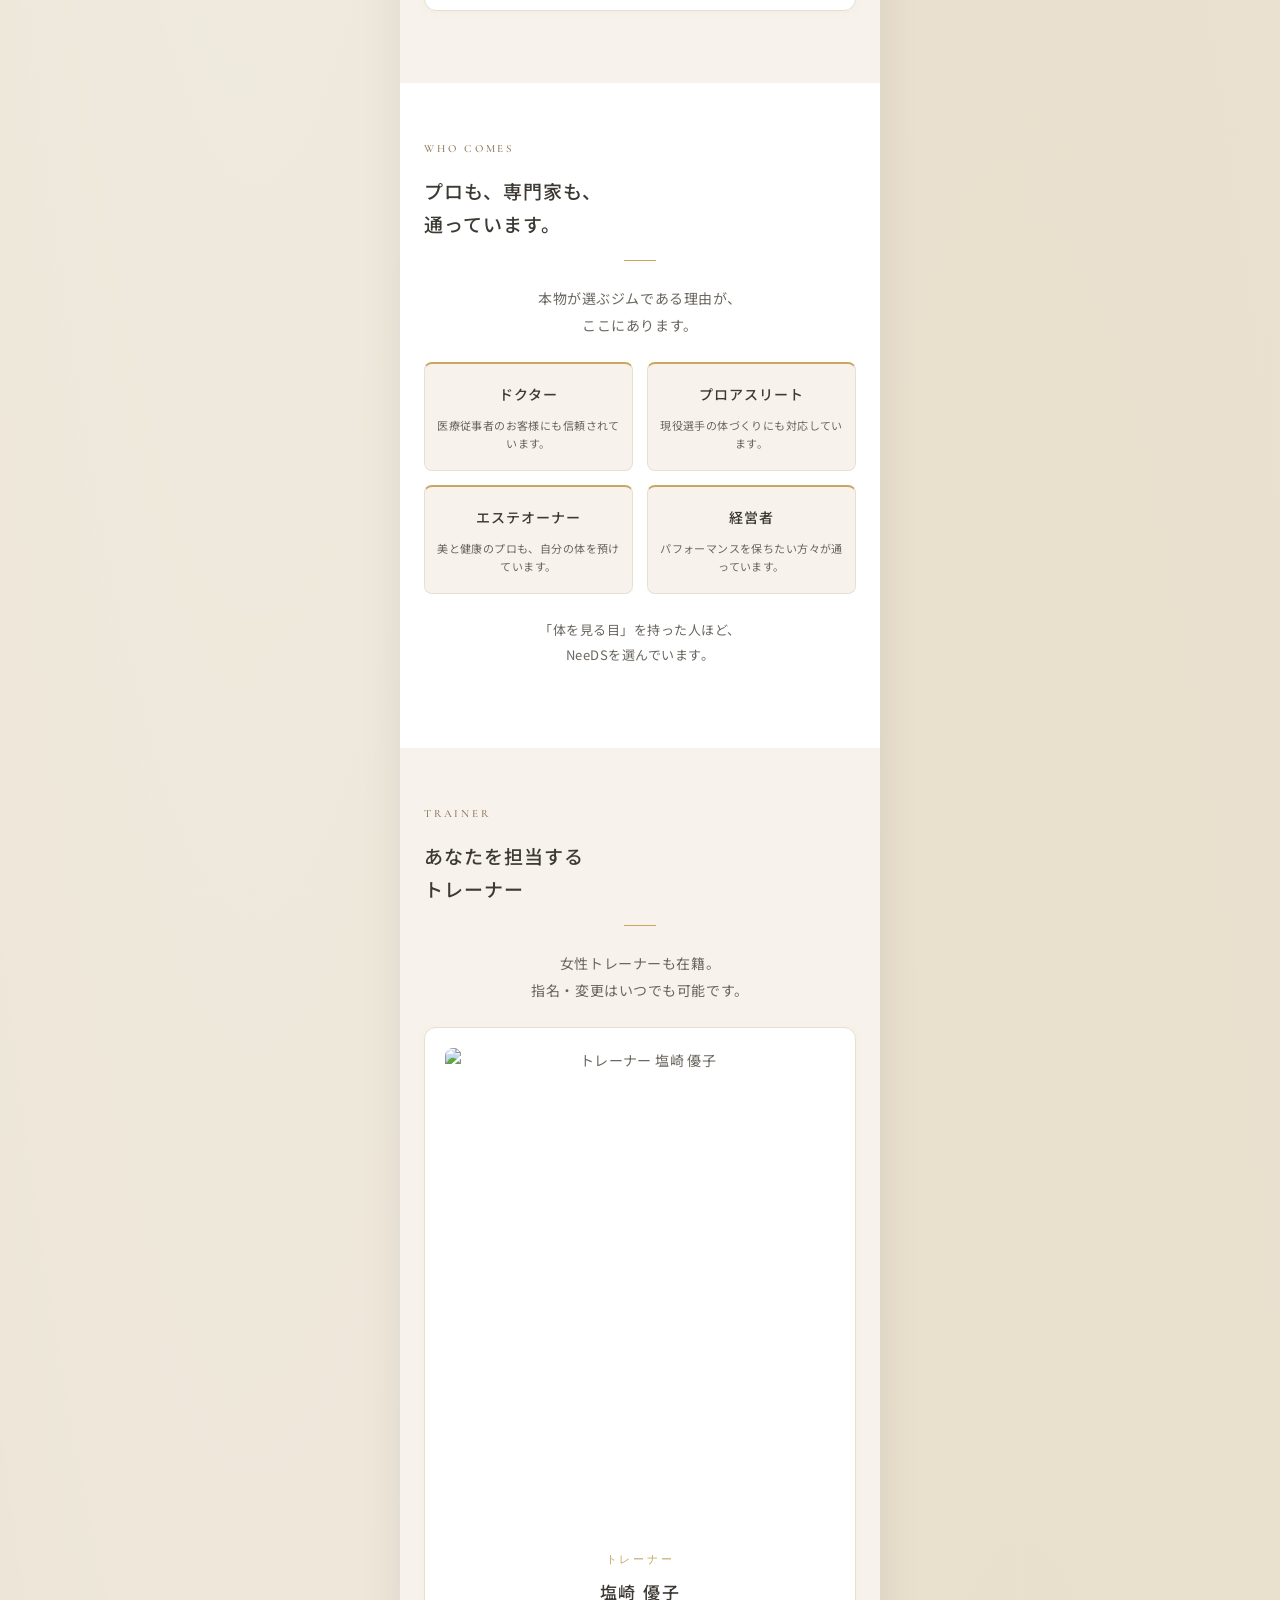
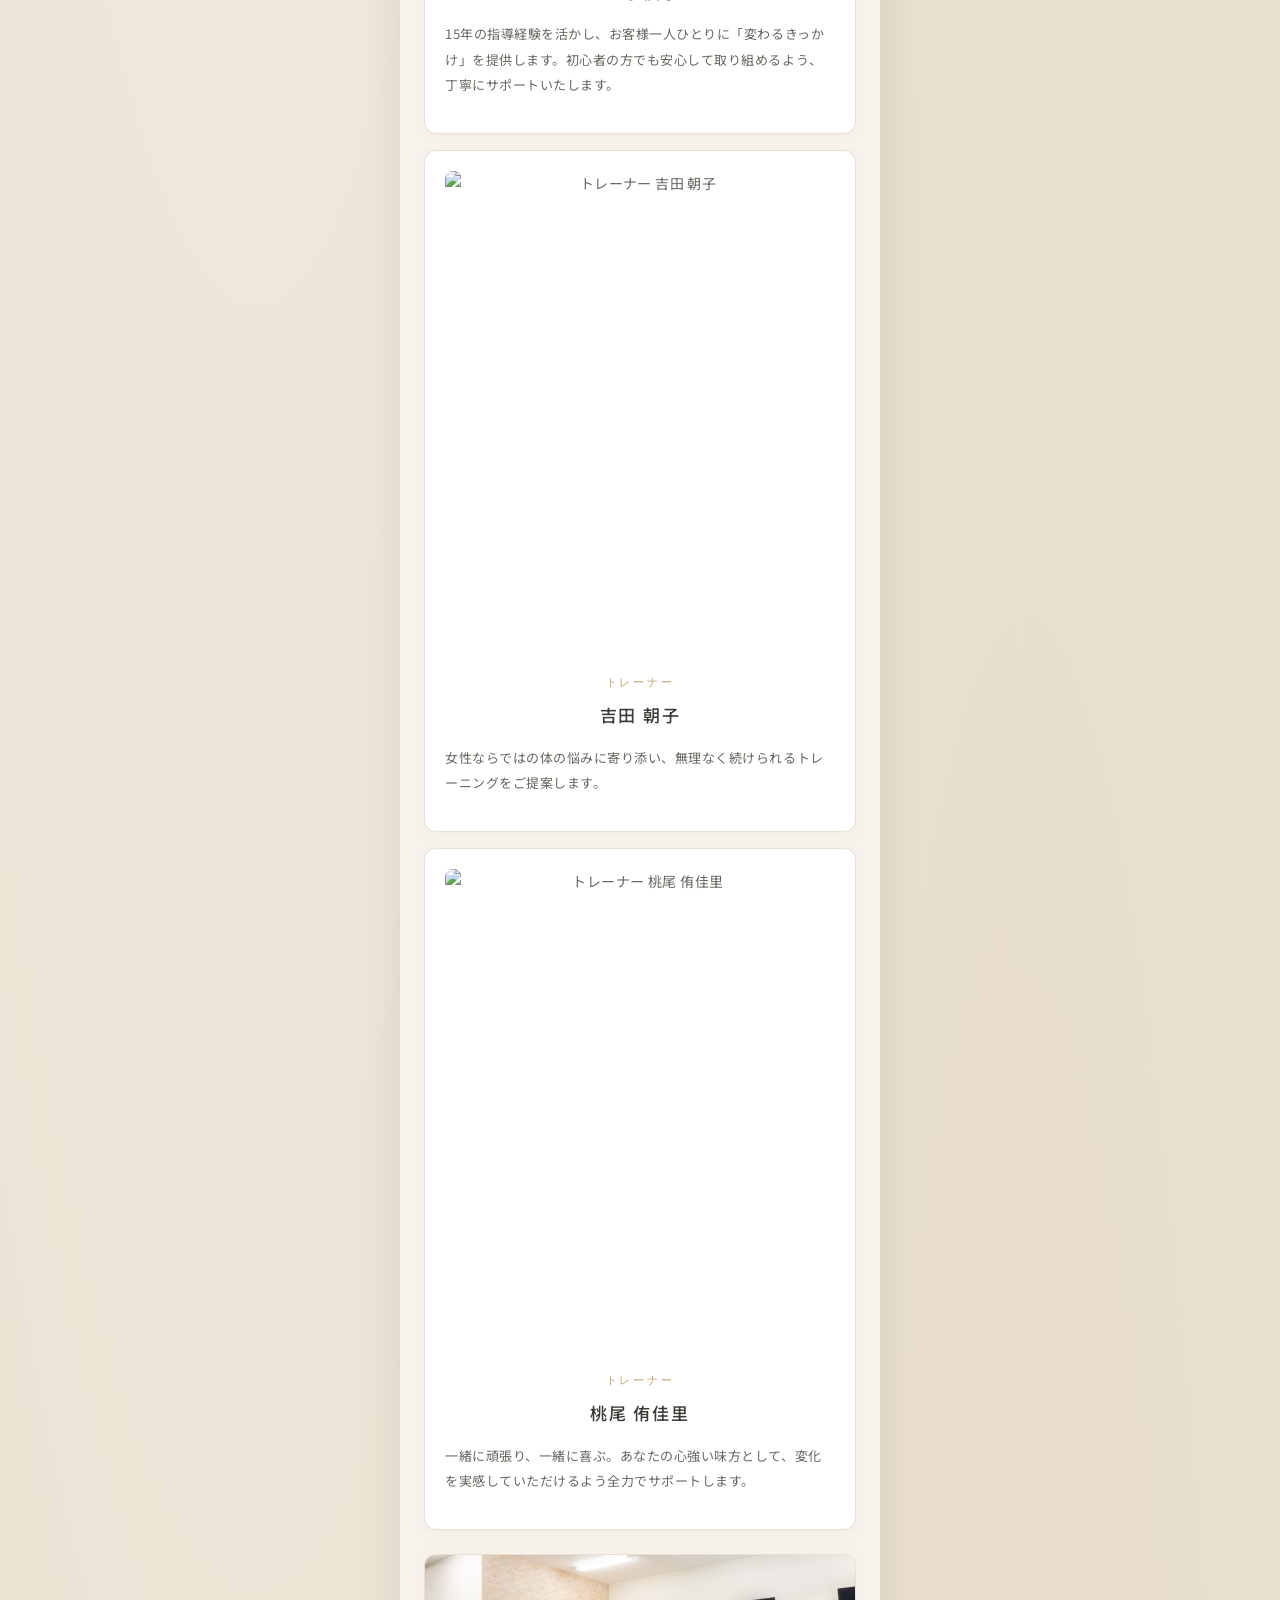
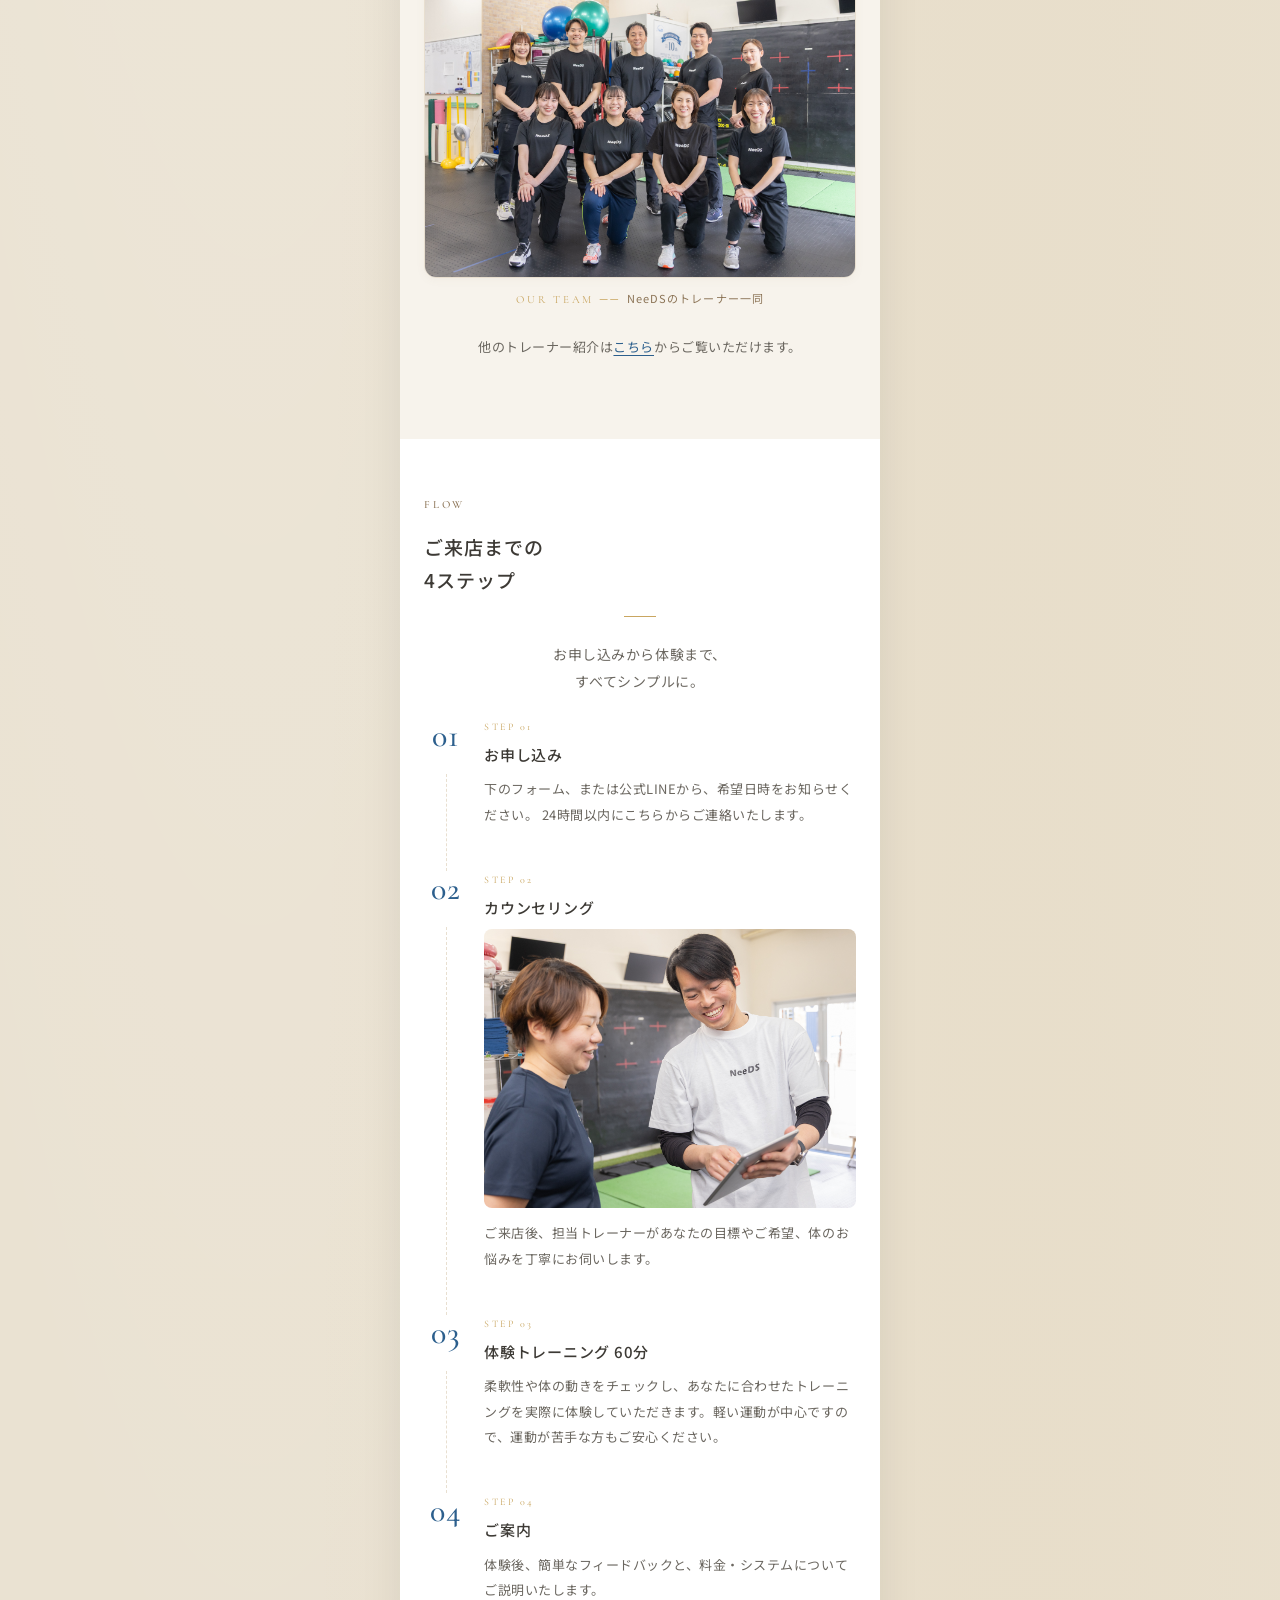
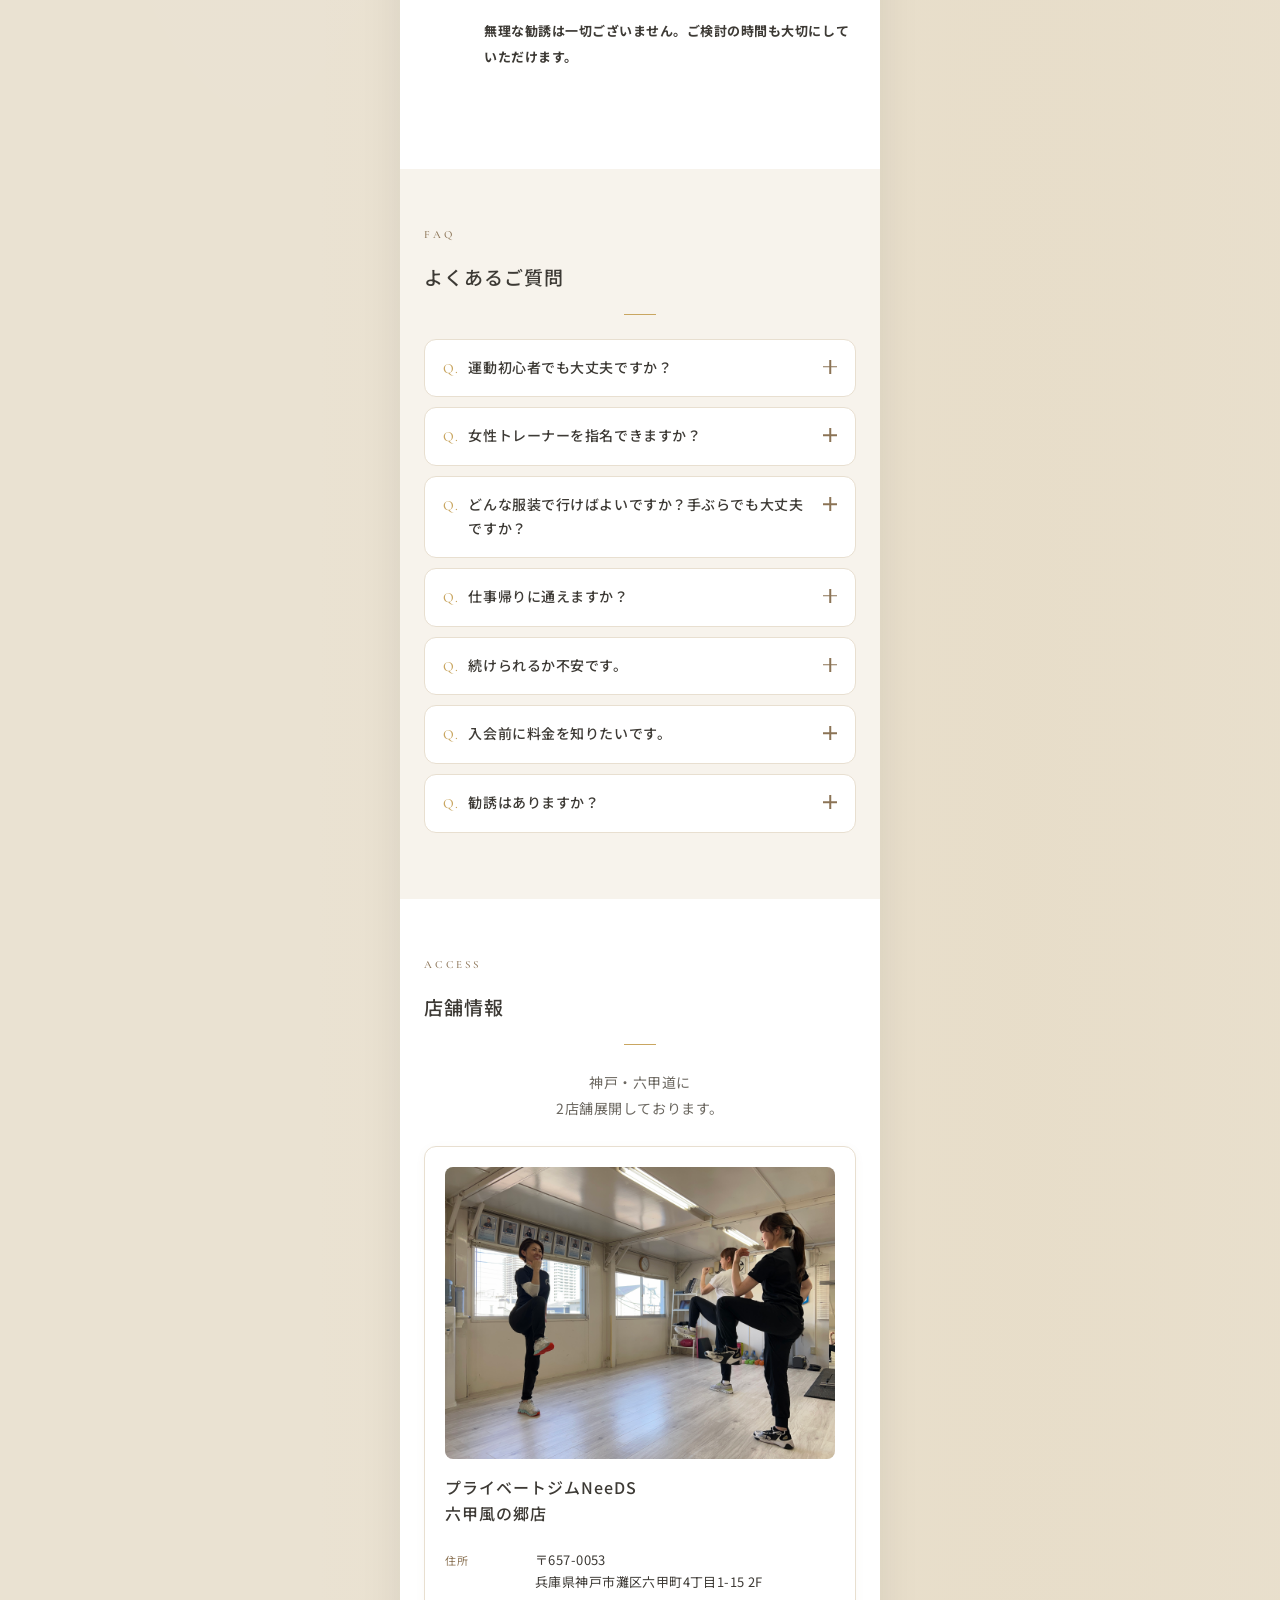
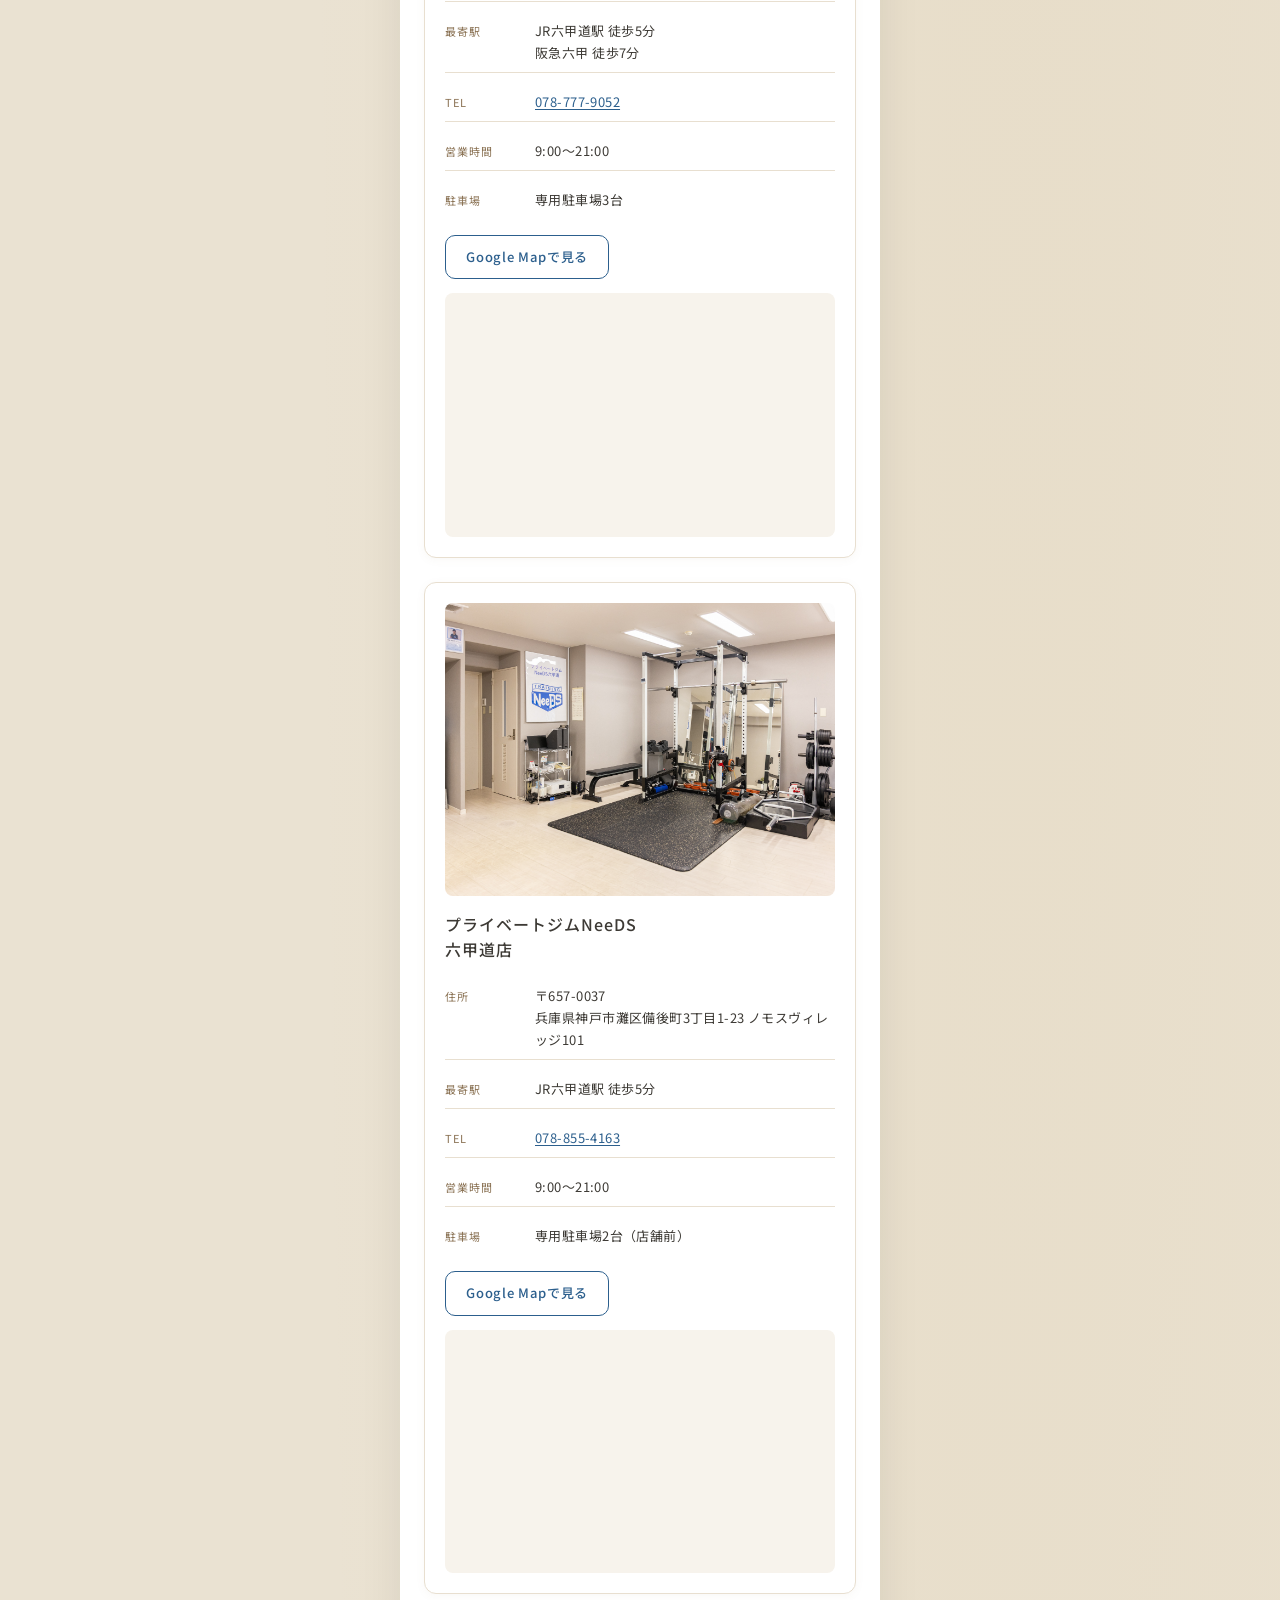
==== commit 65fa11d9: "feat(images): integrate real photos and rename to clean filenames アップロードされた14枚の写真を確認し、10枚を各セクションに配置。" ====
--- a/index.html
+++ b/index.html
@@ -485,6 +485,11 @@
         </p>
       </article>
 
+      <figure class="trainer-team">
+        <img src="images/team.jpg" alt="NeeDSスタッフ集合写真" loading="lazy">
+        <figcaption>NeeDSのトレーナー一同</figcaption>
+      </figure>
+
       <p class="lead-center small">
         他のトレーナー紹介は<a href="https://nds-training.jp/trainer/" target="_blank" rel="noopener" class="link">こちら</a>からご覧いただけます。
       </p>
@@ -520,6 +525,9 @@
           <div class="flow-body">
             <p class="flow-step-label">STEP 02</p>
             <h3 class="flow-title">カウンセリング</h3>
+            <figure class="flow-photo">
+              <img src="images/flow-counsel.jpg" alt="カウンセリングの様子" loading="lazy">
+            </figure>
             <p class="body-text small">
               ご来店後、担当トレーナーがあなたの目標やご希望、体のお悩みを丁寧にお伺いします。
             </p>
--- a/css/style.css
+++ b/css/style.css
@@ -193,18 +193,19 @@
   width: 100%;
   height: 100%;
   object-fit: cover;
+  object-position: center 30%;
   opacity: 1;
-  filter: saturate(0.85) contrast(1.02);
+  filter: saturate(0.92) contrast(1.03);
 }
 .hero-overlay {
   position: absolute;
   inset: 0;
   background:
-    radial-gradient(120% 80% at 50% 20%, rgba(247,243,236,0.10) 0%, rgba(42,39,36,0.40) 70%),
     linear-gradient(180deg,
-      rgba(247,243,236,0.86) 0%,
-      rgba(247,243,236,0.74) 40%,
-      rgba(239,230,213,0.92) 100%);
+      rgba(247,243,236,0.30) 0%,
+      rgba(247,243,236,0.55) 35%,
+      rgba(247,243,236,0.85) 60%,
+      rgba(239,230,213,0.96) 100%);
 }
 
 /* Vertical decorative English typo */
@@ -828,6 +829,32 @@
 }
 .trainer-card .body-text { text-align: left; }
 
+.trainer-team {
+  margin: 24px 0 16px;
+  text-align: center;
+}
+.trainer-team img {
+  width: 100%;
+  aspect-ratio: 4 / 3;
+  object-fit: cover;
+  border-radius: var(--radius-card);
+  display: block;
+  box-shadow: var(--shadow-card);
+  border: 1px solid var(--c-border);
+}
+.trainer-team figcaption {
+  margin-top: 10px;
+  font-size: 11px;
+  letter-spacing: 0.1em;
+  color: var(--c-aux);
+}
+.trainer-team figcaption::before {
+  content: "OUR TEAM ── ";
+  font-family: var(--ff-en);
+  letter-spacing: 0.25em;
+  color: var(--c-gold);
+}
+
 /* ===========================
    11: Flow
    =========================== */
@@ -879,6 +906,17 @@
   color: var(--c-ink);
   letter-spacing: 0.05em;
   margin: 0 0 8px;
+}
+.flow-photo {
+  margin: 4px 0 12px;
+  border-radius: var(--radius-img);
+  overflow: hidden;
+}
+.flow-photo img {
+  width: 100%;
+  aspect-ratio: 4 / 3;
+  object-fit: cover;
+  display: block;
 }
 
 /* ===========================
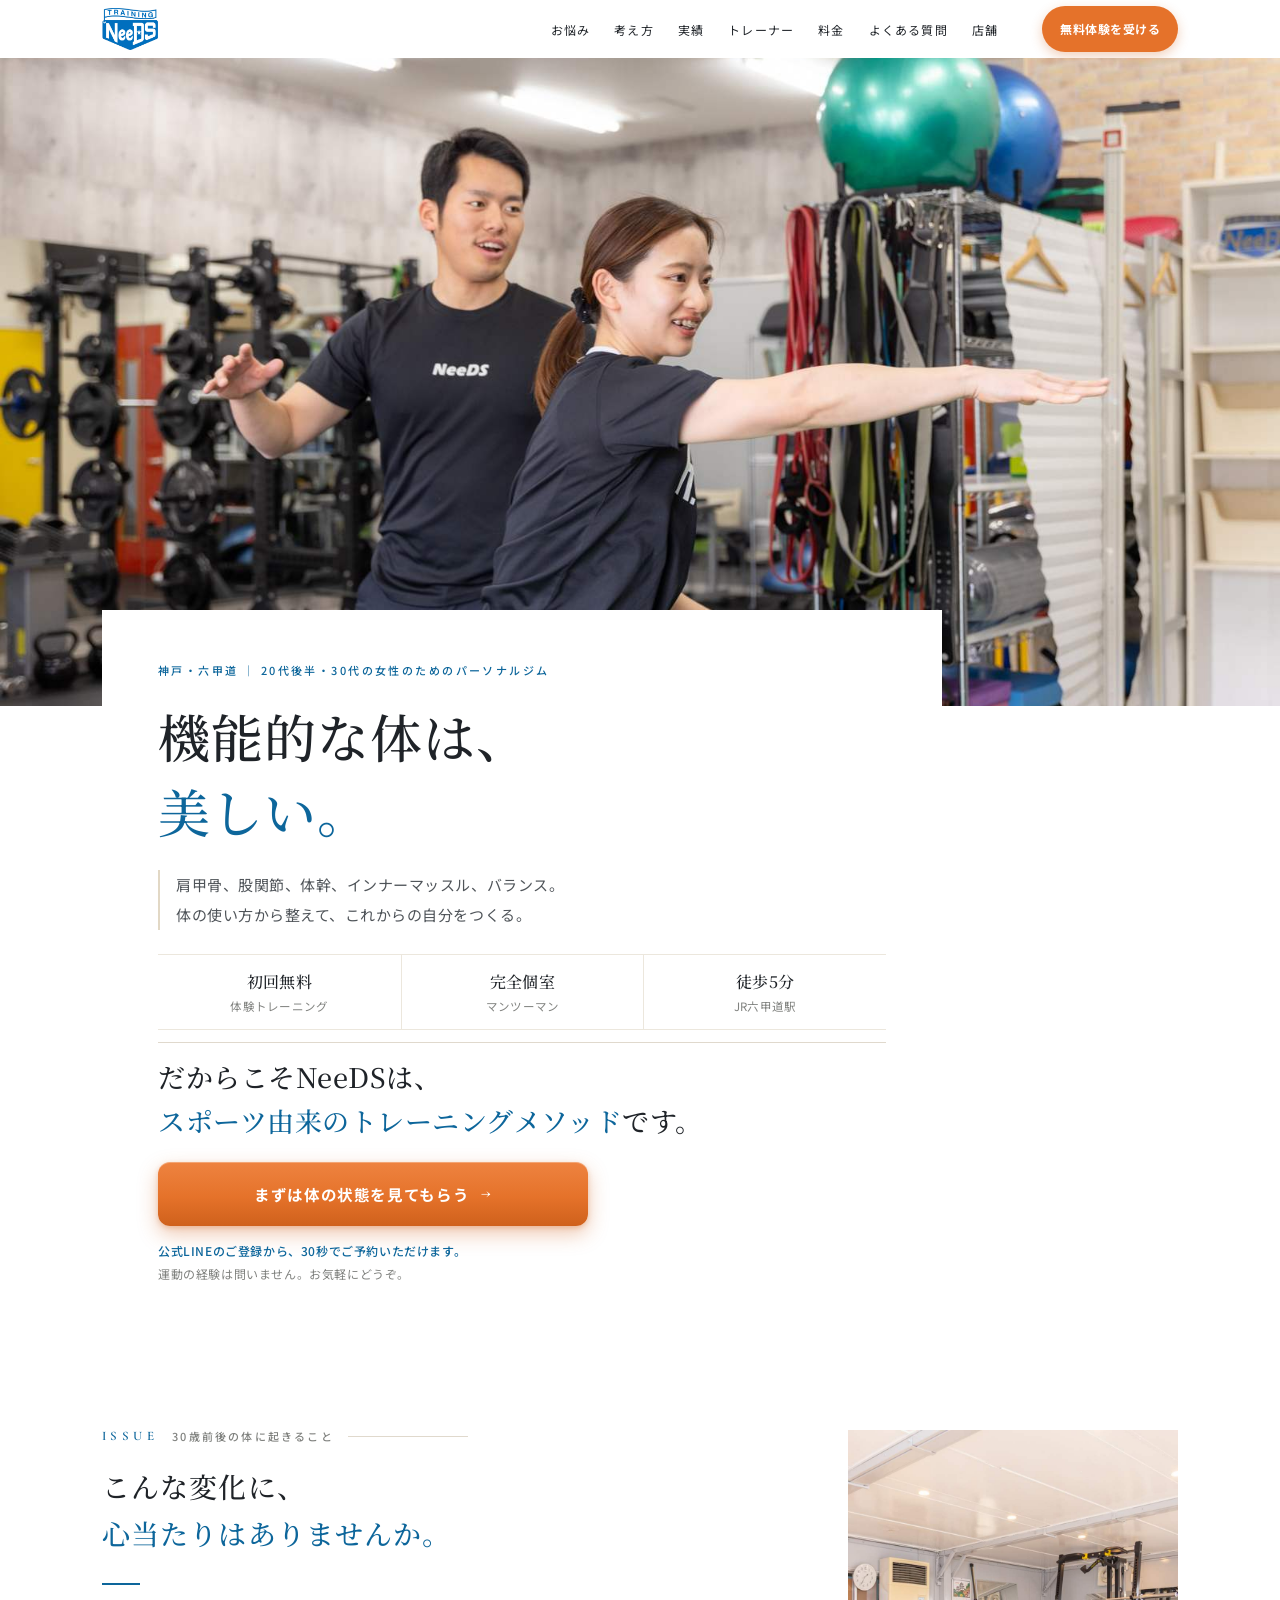
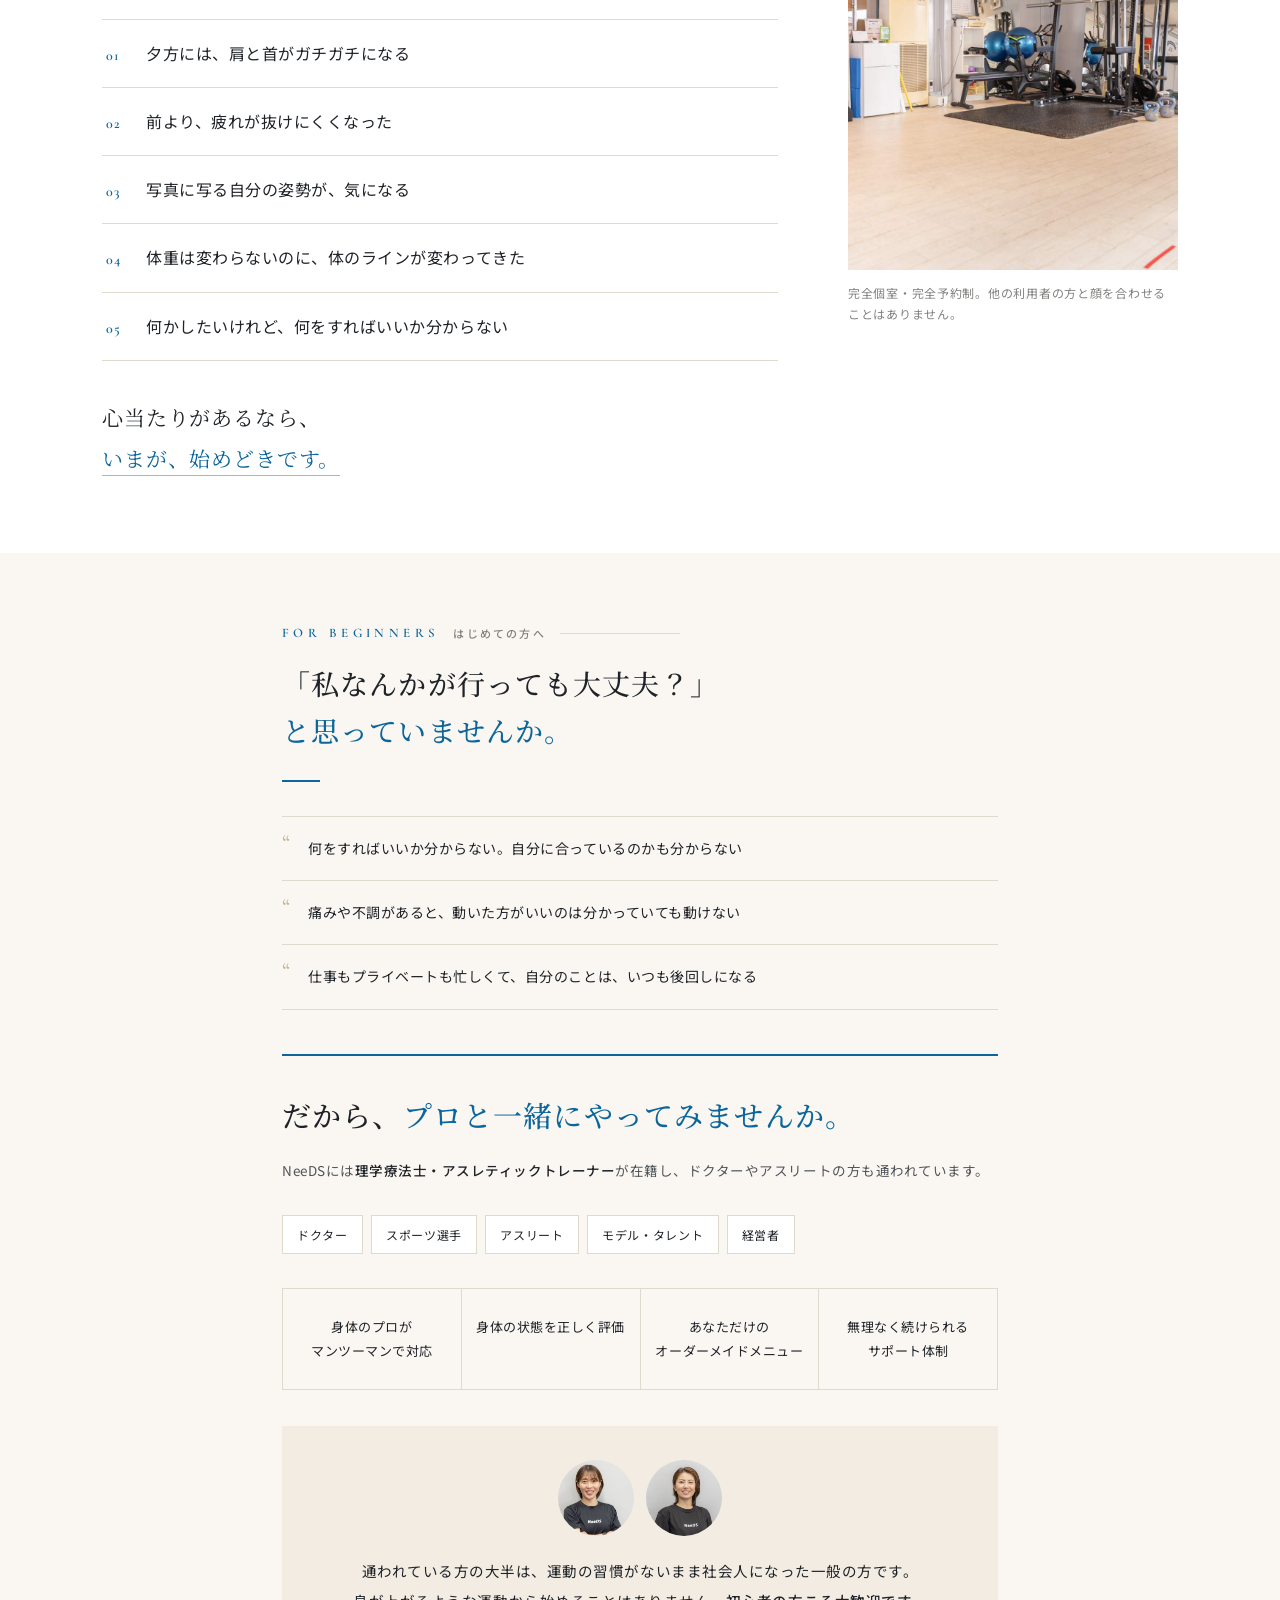
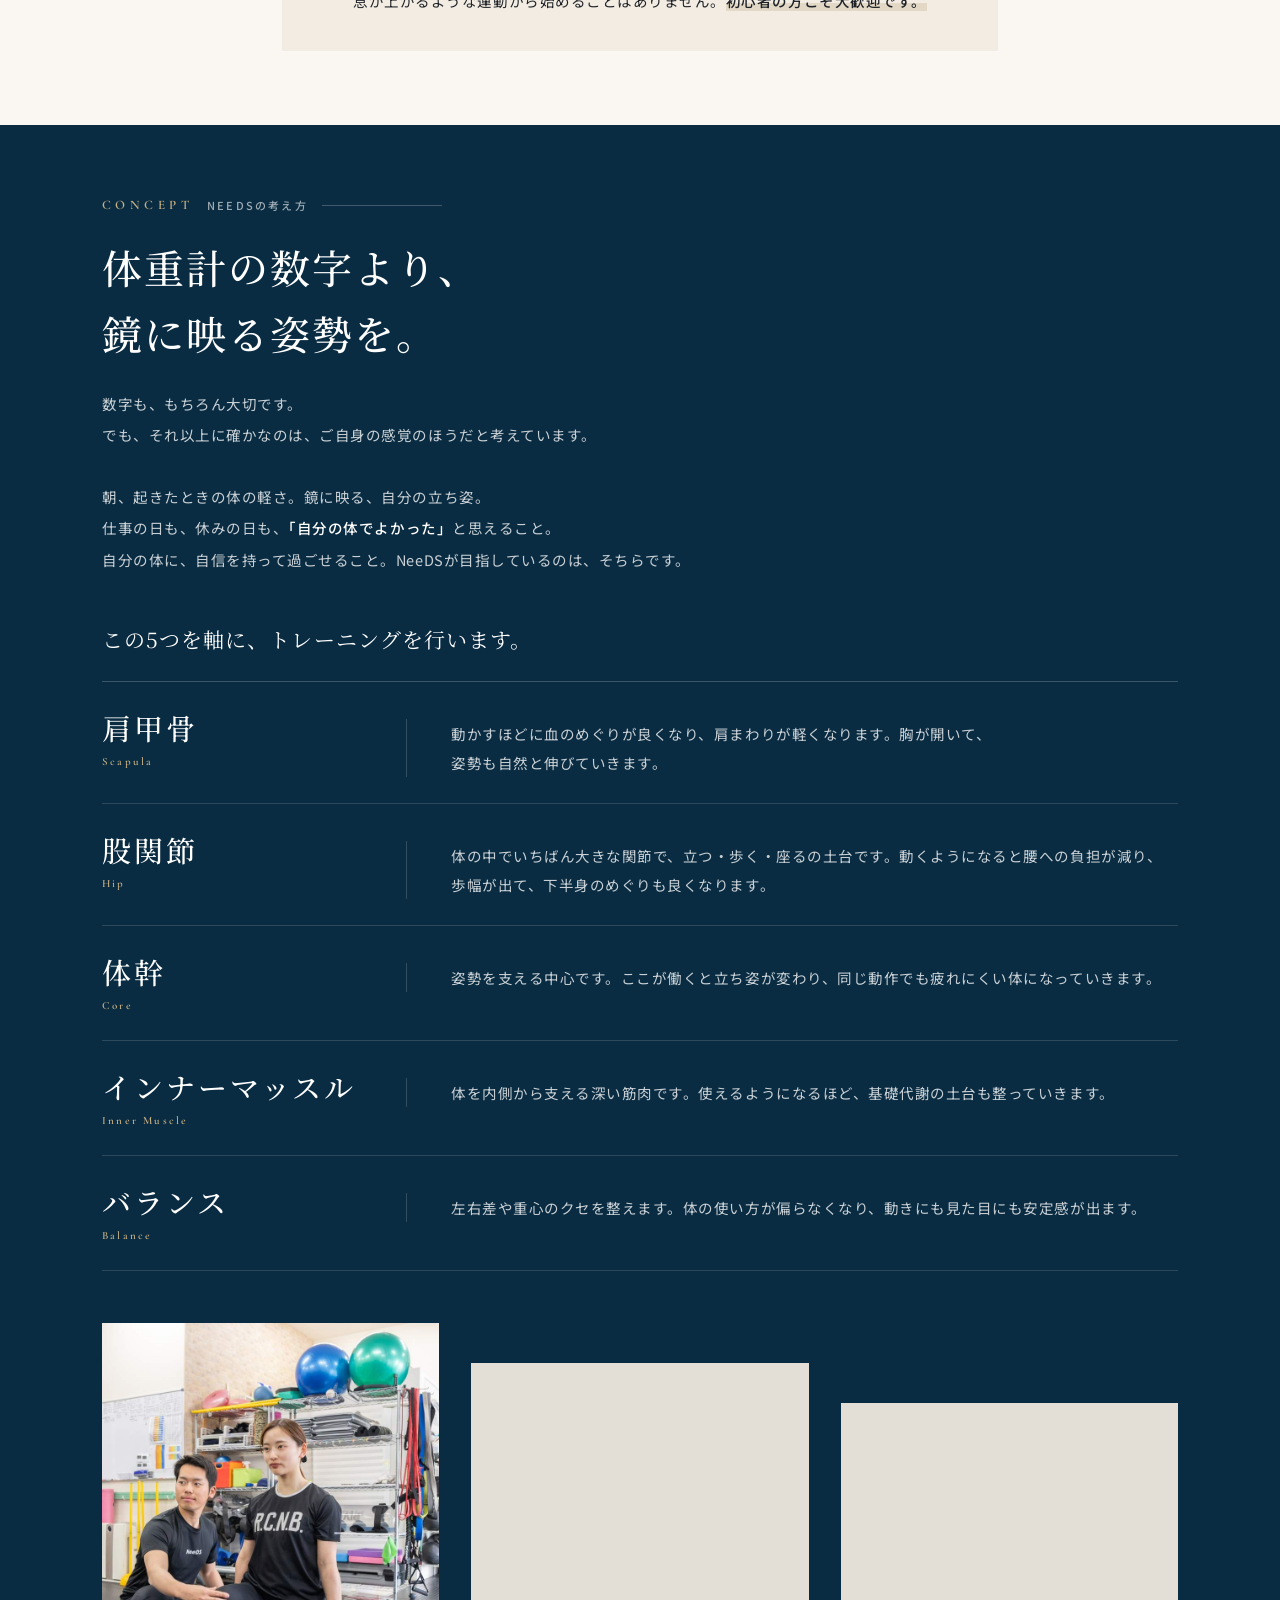
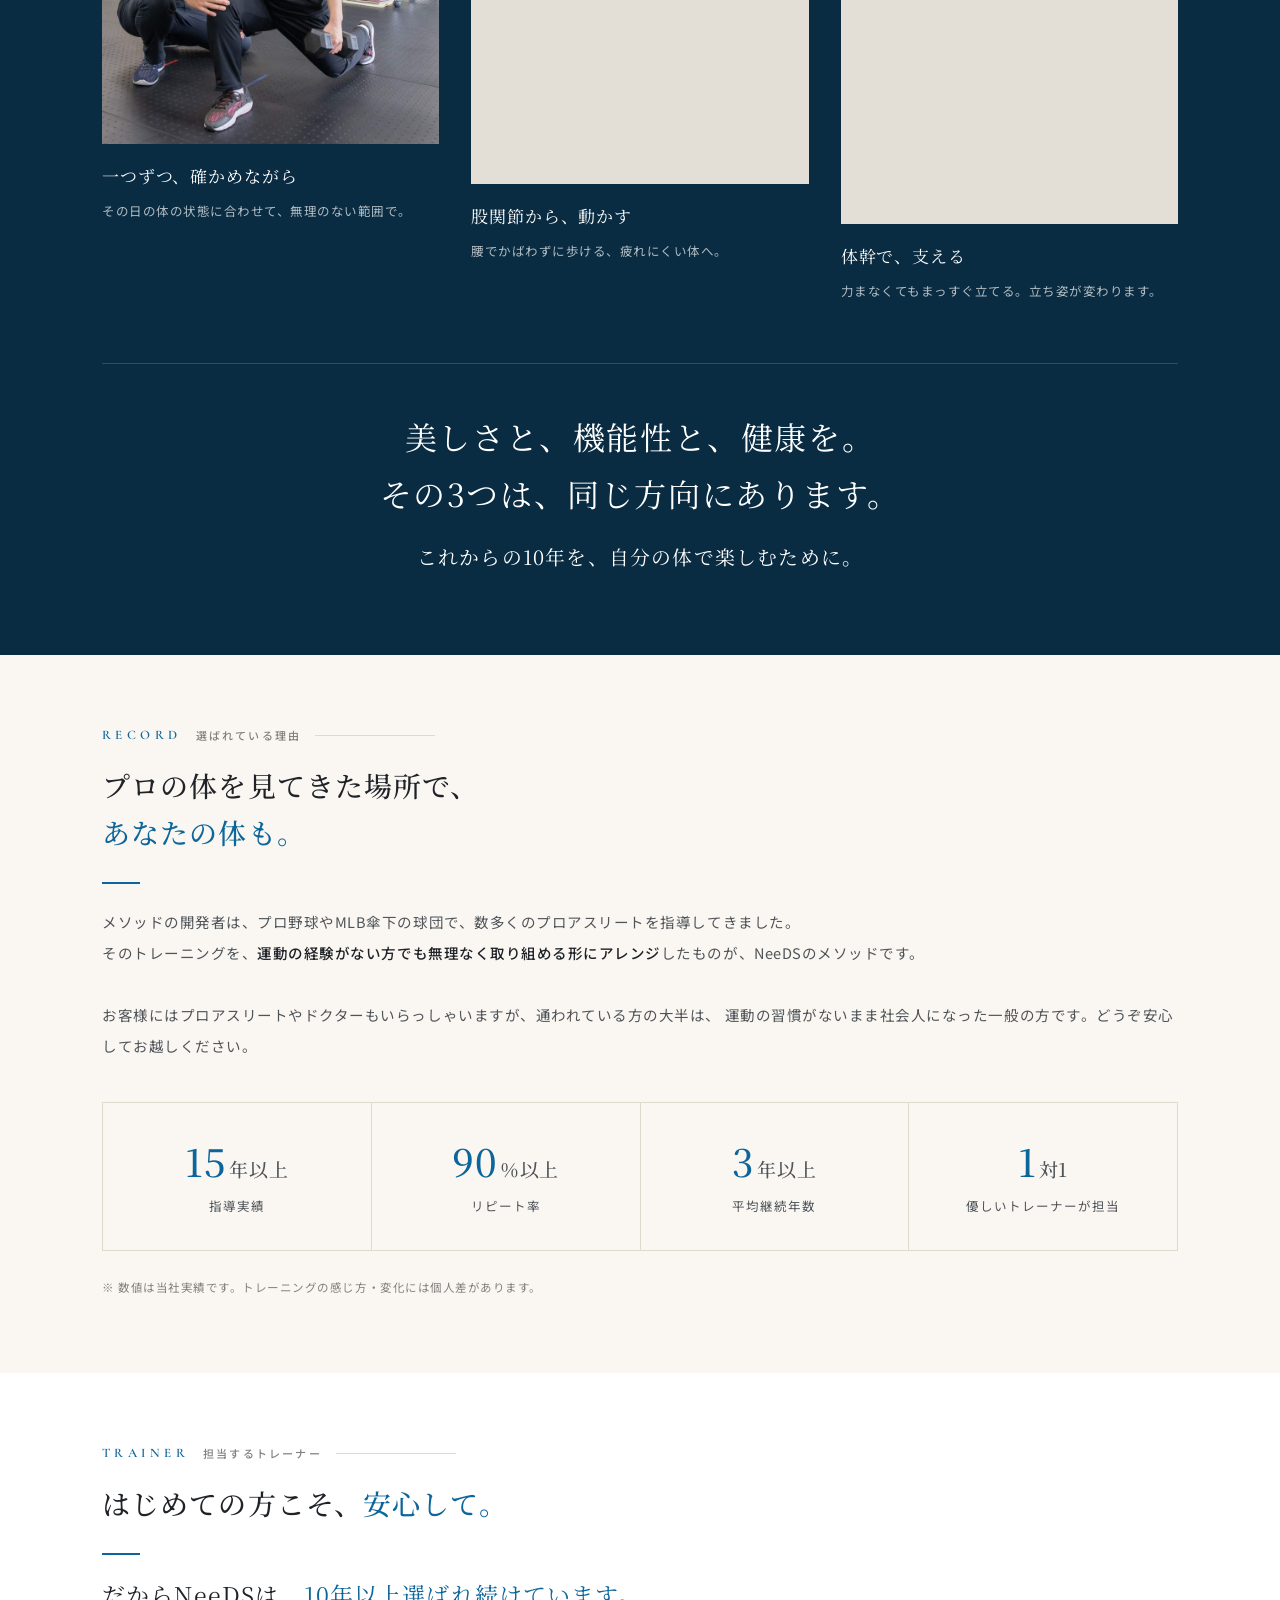
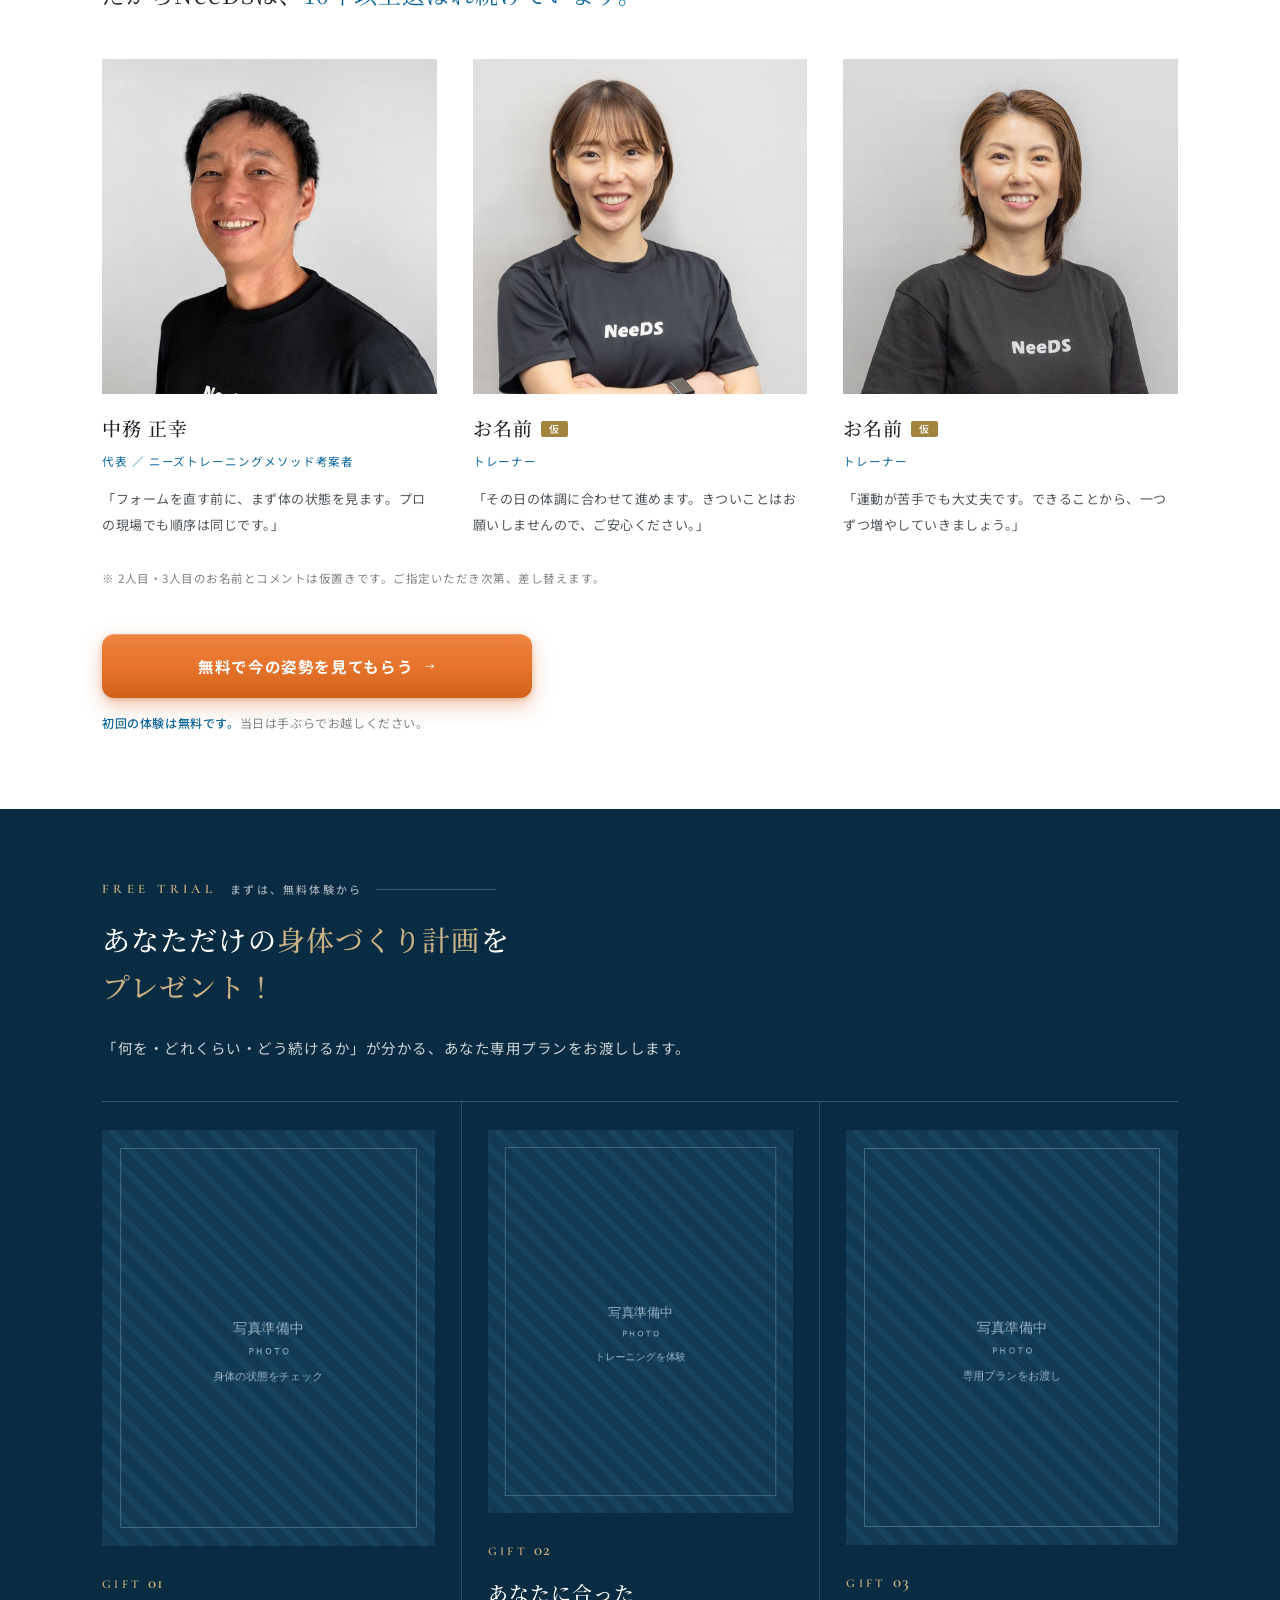
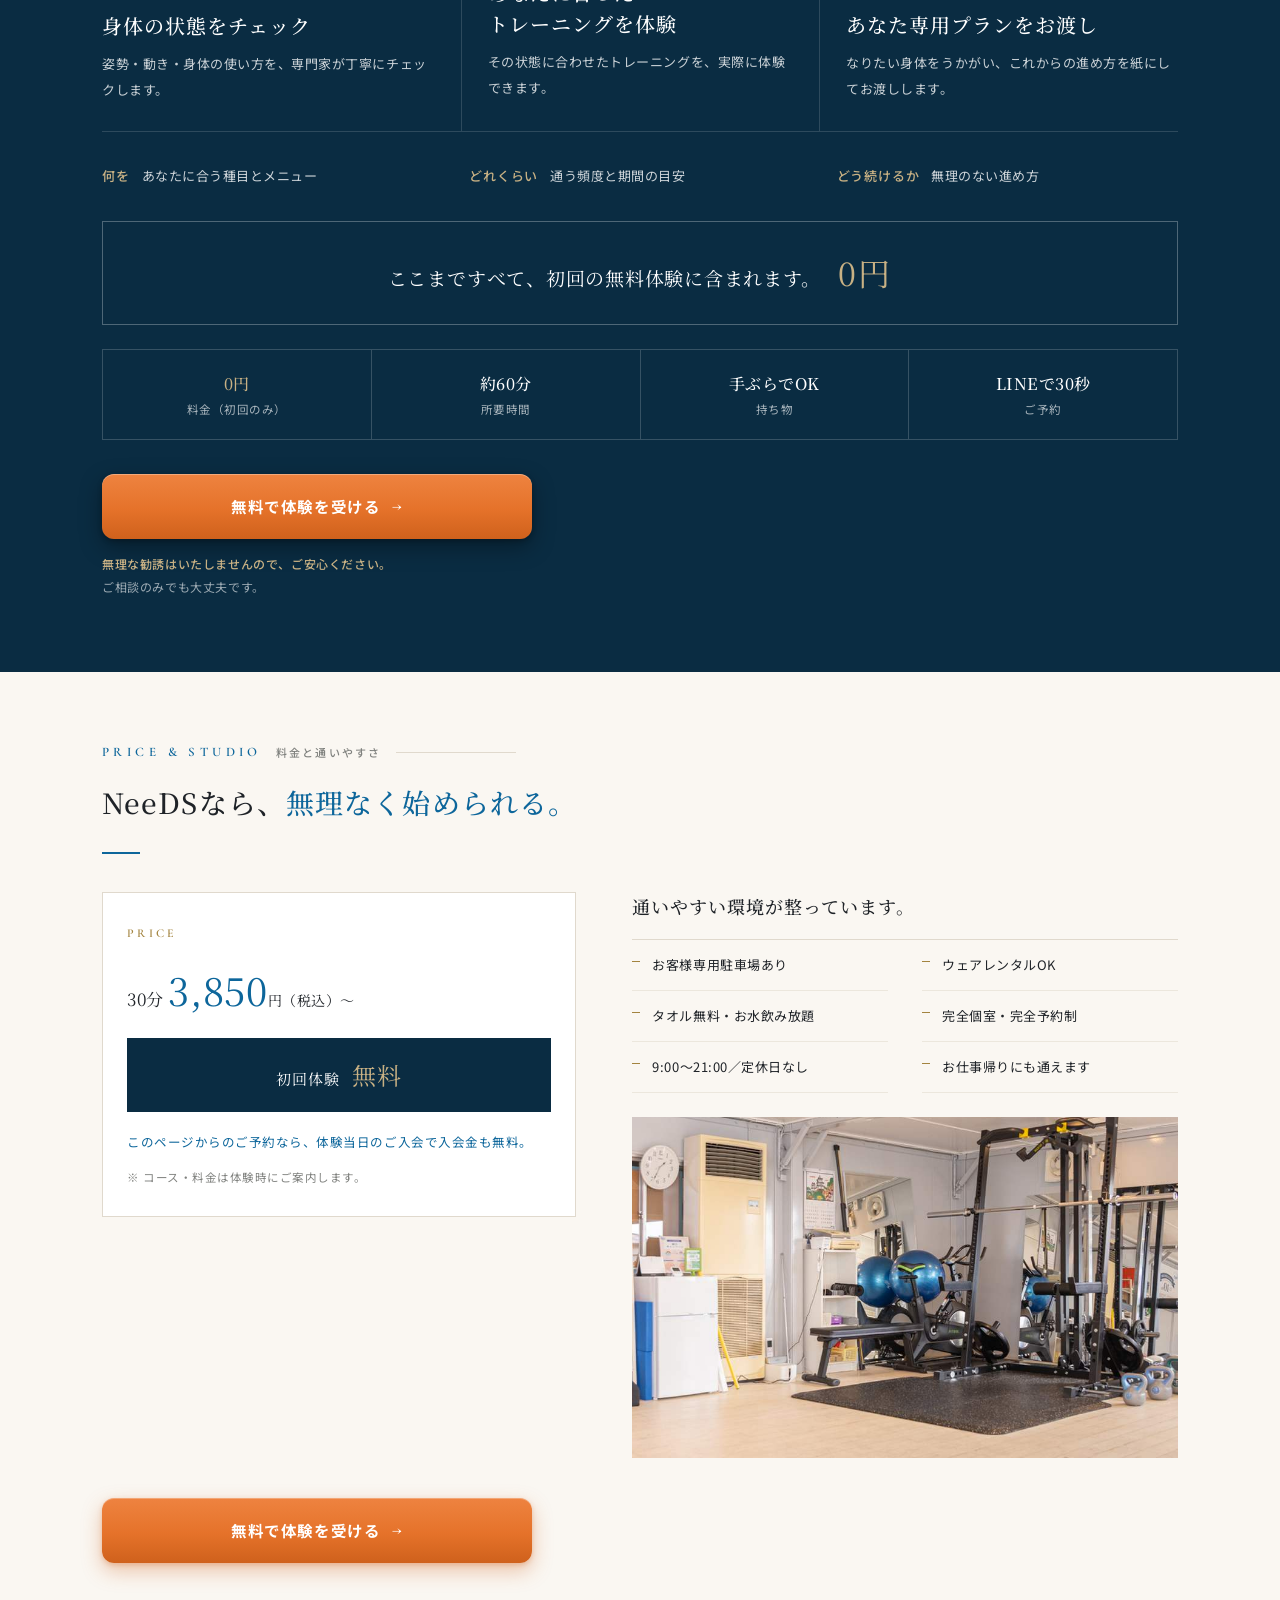
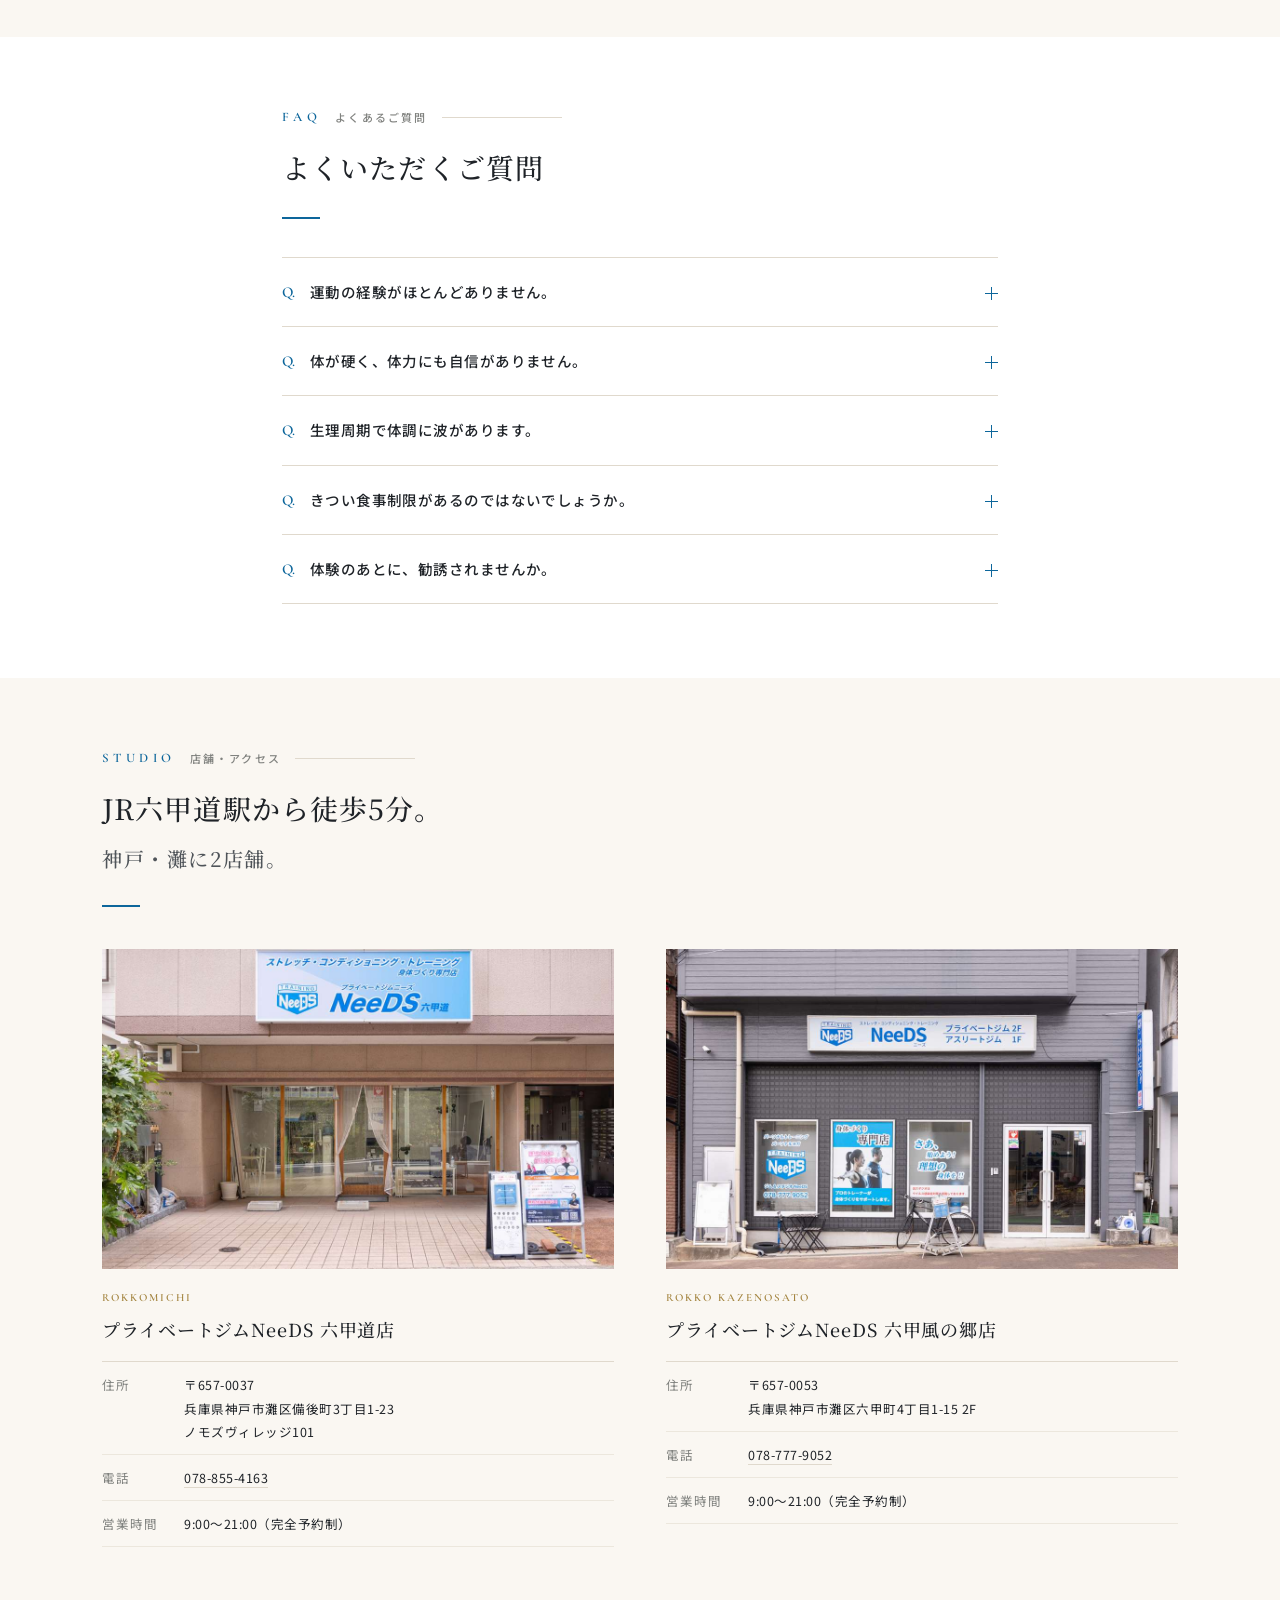
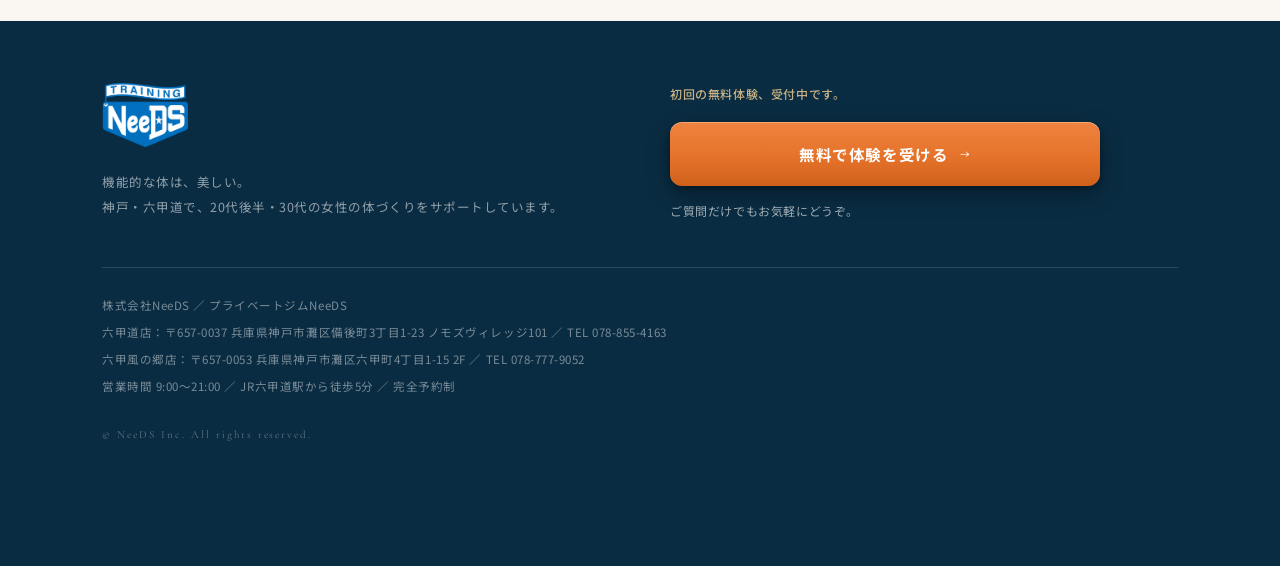
==== commit 08f55ed6: "feat: 30代女性向けLPを当リポジトリへ移設 needs-golf-lp の women30/ にあった20代後半〜30代女性向けLPを、 リポジトリ名と内容を一致させるため当リポジトリ直下へ移" ====
--- a/index.html
+++ b/index.html
@@ -4,20 +4,6 @@
 <meta charset="UTF-8">
 <meta name="viewport" content="width=device-width, initial-scale=1.0">
 <meta name="format-detection" content="telephone=no">
-<title>30代女性のためのパーソナルトレーニング｜神戸・六甲道のNeeDS</title>
-<meta name="description" content="24時間ジムでもピラティスでもない、第3の選択肢。プロアスリート・ドクターも通うコンディショニング・パーソナル。神戸・六甲道のNeeDS。無料体験受付中。">
-<meta name="robots" content="noindex,nofollow">
-
-<meta property="og:title" content="30代女性のためのパーソナルトレーニング｜神戸・六甲道のNeeDS">
-<meta property="og:description" content="24時間ジムでもピラティスでもない、第3の選択肢。プロアスリート・ドクターも通うコンディショニング・パーソナル。神戸・六甲道のNeeDS。無料体験受付中。">
-<meta property="og:image" content="images/ogp.webp">
-<meta property="og:url" content="">
-<meta property="og:type" content="website">
-
-<link rel="preconnect" href="https://fonts.googleapis.com">
-<link rel="preconnect" href="https://fonts.gstatic.com" crossorigin>
-<link href="https://fonts.googleapis.com/css2?family=Noto+Sans+JP:wght@400;500;700&family=Cormorant+Garamond:wght@400;500&display=swap" rel="stylesheet">
-<link rel="stylesheet" href="css/style.css">
 
 <!-- Google Tag Manager -->
 <script>(function(w,d,s,l,i){w[l]=w[l]||[];w[l].push({'gtm.start':
@@ -26,761 +12,1214 @@
 'https://www.googletagmanager.com/gtm.js?id='+i+dl;f.parentNode.insertBefore(j,f);
 })(window,document,'script','dataLayer','GTM-P95C26ZR');</script>
 <!-- End Google Tag Manager -->
+<title>パーソナルジムNeeDS｜神戸・六甲道｜20代後半・30代の女性へ｜機能的な体は、美しい。</title>
+<meta name="description" content="肩甲骨・股関節・体幹・インナーマッスル・バランス。プロスポーツの現場で選手を指導してきたトレーナーが、機能的で美しい体づくりを担当します。20代後半・30代の女性のための完全個室パーソナルジム。神戸・六甲道／JR六甲道駅から徒歩5分。初回無料体験・3大特典を受付中です。">
+<meta name="robots" content="noindex,nofollow">
+<meta name="theme-color" content="#0d669b">
+<link rel="icon" href="images/logo.png">
+
+<meta property="og:type" content="website">
+<meta property="og:title" content="パーソナルジムNeeDS｜神戸・六甲道｜20代後半・30代の女性へ">
+<meta property="og:description" content="機能的な体は、美しい。肩甲骨・股関節・体幹・インナーマッスル・バランスから整える、20代後半・30代の女性のためのパーソナルジム。初回無料体験・3大特典を受付中です。">
+<meta property="og:url" content="">
+<meta property="og:image" content="">
+
+<link rel="preconnect" href="https://fonts.googleapis.com">
+<link rel="preconnect" href="https://fonts.gstatic.com" crossorigin>
+<link href="https://fonts.googleapis.com/css2?family=Noto+Sans+JP:wght@400;500;700&family=Noto+Serif+JP:wght@400;500;600&family=Cormorant+Garamond:wght@400;500;600&display=swap" rel="stylesheet">
+
+<style>
+/* ================================================================
+   NeeDS 40〜50代女性向けLP — editorial layout
+   Base: needs-golf-lp / index.html（ゴルフLPから派生）
+   Brand: #0d669b (navy) / warm off-white / charcoal / beige + gold
+   ================================================================ */
+
+:root{
+  --navy:       #0d669b;
+  --cta:        #e5722a;
+  --cta-dark:   #cf611c;
+  --cta-light:  #ee8340;
+  --navy-dark:  #084b73;
+  --navy-ink:   #0a2c42;
+  --ink:        #1f2328;
+  --text:       #4f5459;
+  --text-mute:  #80827f;
+  --paper:      #ffffff;
+  --paper-2:    #faf7f2;
+  --paper-3:    #f2ece2;
+  --line:       #e0d9cd;
+  --line-soft:  #ece7dd;
+  --gold:       #a3843f;
+  --gold-soft:  #c8b184;
+  --beige:      #e2d8c5;
+
+  --ff-jp:   'Noto Sans JP', system-ui, -apple-system, "Hiragino Kaku Gothic ProN", "Yu Gothic", Meiryo, sans-serif;
+  --ff-mn:   'Noto Serif JP', "Hiragino Mincho ProN", "Yu Mincho", "MS PMincho", serif;
+  --ff-en:   'Cormorant Garamond', "Times New Roman", Times, serif;
+
+  --wrap:      1120px;
+  --wrap-slim: 760px;
+  --pad:       22px;
+  --header-h:  58px;
+}
+
+*,*::before,*::after{ box-sizing:border-box; }
+html,body{ margin:0; padding:0; }
+html{ -webkit-text-size-adjust:100%; scroll-behavior:smooth; }
+body{
+  background:var(--paper);
+  color:var(--text);
+  font-family:var(--ff-jp);
+  font-size:15px;
+  line-height:2.0;
+  letter-spacing:.035em;
+  font-weight:400;
+  overflow-x:hidden;
+}
+img{ max-width:100%; height:auto; display:block; }
+ul,ol{ list-style:none; margin:0; padding:0; }
+a{ color:inherit; text-decoration:none; }
+button{ font:inherit; color:inherit; background:none; border:0; padding:0; cursor:pointer; }
+h1,h2,h3,h4,p,dl,dd,dt,figure,blockquote{ margin:0; }
+table{ border-collapse:collapse; }
+::selection{ background:var(--navy); color:#fff; }
+
+.wrap{ width:100%; max-width:var(--wrap); margin:0 auto; padding-left:var(--pad); padding-right:var(--pad); }
+.wrap-slim{ width:100%; max-width:var(--wrap-slim); margin:0 auto; padding-left:var(--pad); padding-right:var(--pad); }
+.sec{ padding:74px 0; position:relative; }
+.bg-off{ background:var(--paper-2); }
+.bg-sand{ background:var(--paper-3); }
+.bg-navy{ background:var(--navy-ink); color:#d7dee4; }
+
+/* ---------- typography ---------- */
+.eyebrow{
+  font-family:var(--ff-en);
+  font-size:13px; letter-spacing:.34em; text-transform:uppercase;
+  color:var(--navy); font-weight:600; line-height:1;
+  display:flex; align-items:center; gap:14px;
+}
+.eyebrow::after{ content:""; flex:1 1 auto; height:1px; background:var(--line); max-width:120px; }
+.eyebrow .jp{ font-family:var(--ff-jp); font-size:11px; letter-spacing:.2em; color:var(--text-mute); font-weight:500; }
+.bg-navy .eyebrow{ color:var(--gold-soft); }
+.bg-navy .eyebrow::after{ background:rgba(255,255,255,.22); }
+.bg-navy .eyebrow .jp{ color:rgba(255,255,255,.6); }
+
+.sec-title{
+  font-family:var(--ff-mn); font-weight:500;
+  font-size:25px; line-height:1.68; letter-spacing:.04em;
+  color:var(--ink); margin-top:20px;
+}
+.sec-title .accent{ color:var(--navy); }
+.sec-title .thin{ font-size:.72em; color:var(--text); letter-spacing:.08em; }
+.bg-navy .sec-title{ color:#fff; }
+/* 日本語の行末に1〜2文字だけ残らないよう、文節単位で折り返させる */
+.nw{ display:inline-block; }
+.lead{ margin-top:22px; font-size:14.5px; line-height:2.15; color:var(--text); }
+.lead b{ color:var(--ink); font-weight:500; }
+.bg-navy .lead{ color:rgba(255,255,255,.78); }
+.bg-navy .lead b{ color:#fff; }
+.rule{ width:38px; height:2px; background:var(--navy); margin-top:26px; }
+.rule.gold{ background:var(--gold-soft); }
+@media (max-width:399px){ .sec-title{ font-size:23px; } }
+@media (min-width:768px){ .sec-title{ font-size:28px; } }
+
+/* ---------- buttons ---------- */
+.btn{
+  display:inline-flex; align-items:center; justify-content:center; gap:8px;
+  font-family:var(--ff-jp); font-weight:500; letter-spacing:.09em;
+  border-radius:2px; transition:background .28s ease, color .28s ease, border-color .28s ease, transform .28s ease;
+  text-align:center;
+}
+.btn-line{
+  background:linear-gradient(180deg, var(--cta-light) 0%, var(--cta) 55%, var(--cta-dark) 100%);
+  color:#fff; font-weight:700;
+  padding:17px 12px; font-size:13px; width:100%; line-height:1.45;
+  letter-spacing:.02em; border-radius:12px;
+  box-shadow:0 8px 20px rgba(207,97,28,.34), 0 2px 5px rgba(207,97,28,.26), inset 0 1px 0 rgba(255,255,255,.28);
+}
+.btn-line:hover{
+  background:linear-gradient(180deg, #f28c48 0%, #e97a33 55%, #d66720 100%);
+  transform:translateY(-2px);
+  box-shadow:0 14px 28px rgba(207,97,28,.40), 0 3px 7px rgba(207,97,28,.28), inset 0 1px 0 rgba(255,255,255,.32);
+}
+.btn-line:active{ transform:translateY(0); box-shadow:0 4px 12px rgba(207,97,28,.3); }
+.btn-line .arw{ font-family:var(--ff-en); font-size:15px; transition:transform .28s ease; }
+.btn-line:hover .arw{ transform:translateX(4px); }
+.bg-navy .btn-line,
+.site-footer .btn-line{
+  box-shadow:0 8px 22px rgba(0,0,0,.34), 0 2px 5px rgba(0,0,0,.24), inset 0 1px 0 rgba(255,255,255,.3);
+}
+.btn-mini{
+  background:var(--cta); color:#fff; font-size:12px; font-weight:700; letter-spacing:.04em;
+  padding:11px 18px; border-radius:999px; white-space:nowrap;
+  box-shadow:0 4px 12px rgba(207,97,28,.30);
+}
+.btn-mini:hover{ background:var(--cta-dark); transform:translateY(-1px); box-shadow:0 7px 16px rgba(207,97,28,.36); }
+@media (min-width:768px){
+  .btn{ gap:12px; }
+  .btn-line{
+    width:auto; min-width:430px; padding:21px 38px; font-size:15.5px;
+    letter-spacing:.04em; white-space:nowrap;
+  }
+}
+
+.cta-block{ margin-top:34px; }
+.cta-note{
+  margin-top:14px; font-size:12px; line-height:1.9; color:var(--text-mute); letter-spacing:.05em;
+}
+.cta-note strong{ color:var(--navy); font-weight:500; }
+.bg-navy .cta-note,
+.site-footer .cta-note{ color:rgba(255,255,255,.6); }
+.bg-navy .cta-note strong,
+.site-footer .cta-note strong{ color:var(--gold-soft); }
+
+/* ---------- photos ---------- */
+.photo{ width:100%; display:block; object-fit:cover; background:#e3ded6; }
+.r-tall{ aspect-ratio:4/5; }
+.r-portrait{ aspect-ratio:3/4; object-position:50% center; }
+.r-square{ aspect-ratio:1/1; }
+.r-wide{ aspect-ratio:16/10; }
+.img-wrap{ position:relative; }
+.img-cap{
+  margin-top:12px; font-size:12px; line-height:1.8; color:var(--text-mute); letter-spacing:.06em;
+}
+.bg-navy .img-cap{ color:rgba(255,255,255,.6); }
+
+/* ---------- reveal ---------- */
+.rv{ opacity:0; transform:translateY(22px); transition:opacity .9s cubic-bezier(.22,.61,.36,1), transform .9s cubic-bezier(.22,.61,.36,1); }
+.rv.in{ opacity:1; transform:none; }
+.rv-d1{ transition-delay:.09s; } .rv-d2{ transition-delay:.18s; } .rv-d3{ transition-delay:.27s; }
+@media (prefers-reduced-motion:reduce){
+  .rv{ opacity:1; transform:none; transition:none; }
+  html{ scroll-behavior:auto; }
+}
+
+/* ================= header ================= */
+.site-header{
+  position:fixed; top:0; left:0; right:0; z-index:60;
+  height:var(--header-h);
+  display:flex; align-items:center;
+  background:rgba(255,255,255,.94);
+  backdrop-filter:saturate(160%) blur(8px);
+  border-bottom:1px solid transparent;
+  transition:border-color .3s ease, box-shadow .3s ease;
+}
+.site-header.stuck{ border-bottom-color:var(--line-soft); }
+.header-in{ width:100%; max-width:var(--wrap); margin:0 auto; padding:0 var(--pad); display:flex; align-items:center; gap:18px; }
+.logo-img{ height:38px; width:auto; flex:0 0 auto; }
+@media (min-width:768px){ .logo-img{ height:42px; } }
+.footer-logo{ height:64px; width:auto; display:block; }
+.gnav{ display:none; margin-left:auto; }
+.gnav ul{ display:flex; gap:24px; }
+.gnav a{ font-size:12px; letter-spacing:.1em; color:var(--ink); position:relative; padding-bottom:3px; }
+.gnav a::after{ content:""; position:absolute; left:0; bottom:0; width:0; height:1px; background:var(--navy); transition:width .3s ease; }
+.gnav a:hover::after{ width:100%; }
+.header-cta{ margin-left:auto; }
+@media (min-width:900px){
+  .gnav{ display:block; }
+  .header-cta{ margin-left:26px; }
+}
+
+/* ================= hero ================= */
+.hero{ padding-top:var(--header-h); background:var(--paper); position:relative; }
+.hero-media{ position:relative; background:#e3ded6; }
+.hero-photo{
+  width:100%; display:block;
+  aspect-ratio:16/10; object-fit:cover; object-position:42% 28%;
+}
+.hero-body{ padding:0 var(--pad); }
+.hero-card{
+  background:var(--paper); margin-top:-52px; position:relative; z-index:2;
+  padding:16px 22px 8px; max-width:640px;
+}
+.hero-eyebrow{
+  font-size:11px; letter-spacing:.22em; color:var(--navy); font-weight:500; line-height:1.6;
+}
+.hero-title{
+  font-family:var(--ff-mn); font-weight:500;
+  font-size:26px; line-height:1.45; letter-spacing:.02em; color:var(--ink);
+  margin-top:10px;
+}
+.hero-title em{ font-style:normal; color:var(--navy); }
+.hero-sub{ margin-top:14px; font-size:13px; line-height:1.8; color:var(--text); border-left:2px solid var(--beige); padding-left:14px; }
+.hero-meta{
+  margin-top:16px; display:flex; flex-wrap:wrap; gap:0;
+  border-top:1px solid var(--line-soft);
+}
+.hero-meta li{
+  flex:1 1 33.33%; padding:9px 3px; text-align:center;
+  border-bottom:1px solid var(--line-soft);
+  font-size:10.5px; letter-spacing:.02em; color:var(--text-mute); line-height:1.6;
+}
+.hero-meta li + li{ border-left:1px solid var(--line-soft); }
+.hero-meta b{ display:block; font-family:var(--ff-mn); font-size:16px; color:var(--ink); font-weight:500; letter-spacing:.02em; margin-bottom:2px; }
+@media (max-width:409px){ .hero-meta li{ font-size:10px; letter-spacing:0; } }
+.hero-bridge{
+  margin-top:12px; padding-top:12px; border-top:1px solid var(--line);
+  font-family:var(--ff-mn); font-weight:500; font-size:15.5px; line-height:1.6;
+  letter-spacing:.02em; color:var(--ink);
+}
+.hero-bridge em{ font-style:normal; color:var(--navy); }
+.hero-cta{ padding:0 0 60px; margin-top:20px; }
+@media (min-width:768px){ .hero-bridge{ font-size:24px; } }
+@media (min-width:1024px){ .hero-bridge{ font-size:27px; } }
+@media (min-width:768px){
+  .hero-photo{ aspect-ratio:16/9; max-height:72vh; object-position:center; }
+  .hero-title{ font-size:42px; margin-top:18px; }
+  .hero-card{ margin-top:-96px; padding:40px 46px 10px; margin-left:0; max-width:720px; }
+  .hero-body{ max-width:var(--wrap); margin:0 auto; }
+  .hero-sub{ margin-top:22px; font-size:15px; line-height:2.0; padding-left:16px; }
+  .hero-meta{ margin-top:24px; }
+  .hero-meta li{ font-size:11.5px; padding:14px 6px; }
+}
+@media (min-width:1024px){
+  .hero-title{ font-size:52px; }
+  .hero-card{ max-width:840px; padding:52px 56px 10px; }
+}
+
+/* ================= 01 悩み ================= */
+.issue-top{ display:grid; gap:34px; }
+@media (min-width:900px){
+  .issue-top{ grid-template-columns:1fr 330px; gap:70px; align-items:start; }
+}
+.issue-list{ margin-top:34px; border-bottom:1px solid var(--line); }
+.issue-list li{
+  display:flex; gap:16px; align-items:baseline;
+  padding:17px 4px; border-top:1px solid var(--line);
+  font-size:15px; line-height:1.8; color:var(--ink);
+}
+.issue-no{
+  font-family:var(--ff-en); font-size:14px; font-weight:600; letter-spacing:.06em;
+  color:var(--navy); flex:0 0 auto; min-width:24px;
+}
+/* li が flex のため、テキストは1つの子にまとめる（.nw を直接置くと gap が語間に出る） */
+.issue-txt{ flex:1 1 auto; }
+@media (min-width:768px){ .issue-list li{ font-size:16px; padding:19px 4px; } }
+.issue-close{
+  margin-top:36px; font-family:var(--ff-mn); font-size:18px; line-height:1.95;
+  color:var(--ink); letter-spacing:.04em;
+}
+.issue-close em{ font-style:normal; color:var(--navy); border-bottom:1px solid var(--gold-soft); padding-bottom:2px; }
+@media (min-width:768px){ .issue-close{ font-size:21px; } }
+
+/* ================= 02 concept ================= */
+.concept-statement{
+  font-family:var(--ff-mn); font-weight:500; color:#fff;
+  font-size:28px; line-height:1.65; letter-spacing:.05em; margin-top:22px;
+}
+@media (min-width:768px){ .concept-statement{ font-size:40px; } }
+
+/* 5つの軸（縦並び・解説つき） */
+.axis-head{
+  margin-top:46px; font-family:var(--ff-mn); font-size:18px; line-height:1.8;
+  letter-spacing:.05em; color:#fff;
+}
+@media (min-width:768px){ .axis-head{ font-size:21px; } }
+.axis{ margin-top:22px; border-top:1px solid rgba(255,255,255,.2); }
+.axis .row{ padding:22px 0; border-bottom:1px solid rgba(255,255,255,.14); }
+.axis dt{
+  font-family:var(--ff-mn); font-size:24px; font-weight:500; color:#fff;
+  letter-spacing:.1em; line-height:1.4;
+}
+.axis dt small{
+  display:block; font-family:var(--ff-en); font-size:11px; letter-spacing:.2em;
+  color:var(--gold-soft); font-weight:600; margin-top:6px;
+}
+.axis dd{ margin-top:12px; font-size:13.5px; line-height:2.0; color:rgba(255,255,255,.78); }
+@media (min-width:768px){
+  .axis .row{ display:grid; grid-template-columns:260px 1fr; gap:44px; align-items:baseline; padding:26px 0; }
+  .axis dt{ font-size:29px; }
+  .axis dd{ margin-top:0; padding-left:44px; border-left:1px solid rgba(255,255,255,.16); font-size:14.5px; }
+}
+
+.pillars{ margin-top:52px; display:grid; gap:36px; }
+.pillar-cap{
+  margin-top:18px; font-family:var(--ff-mn); font-size:17px; letter-spacing:.05em;
+  color:#fff; line-height:1.7;
+}
+.pillar-cap small{ display:block; font-family:var(--ff-jp); font-size:12.5px; letter-spacing:.04em; color:rgba(255,255,255,.68); margin-top:8px; line-height:1.9; }
+@media (min-width:768px){
+  .pillars{ grid-template-columns:repeat(3,1fr); gap:32px; }
+  .pillars > *:nth-child(2){ margin-top:40px; }
+  .pillars > *:nth-child(3){ margin-top:80px; }
+}
+.concept-foot{
+  margin-top:60px; padding-top:34px; border-top:1px solid rgba(255,255,255,.16);
+  font-family:var(--ff-mn); font-size:22px; line-height:1.8; color:#fff; letter-spacing:.05em;
+}
+@media (min-width:768px){ .concept-foot{ font-size:32px; text-align:center; padding-top:44px; } }
+
+/* ================= 03 実績 ================= */
+.proof{ margin-top:40px; display:grid; grid-template-columns:repeat(2,1fr); gap:0; border-top:1px solid var(--line); border-left:1px solid var(--line); }
+.proof li{
+  border-right:1px solid var(--line); border-bottom:1px solid var(--line);
+  padding:26px 14px; text-align:center;
+}
+.proof b{
+  display:block; font-family:var(--ff-mn); font-weight:500; color:var(--navy);
+  font-size:30px; letter-spacing:.02em; line-height:1.25;
+}
+/* .proof span の display:block を継承しないよう、単位は明示的に inline に戻す */
+.proof b .u{ display:inline; font-size:.5em; margin-left:2px; letter-spacing:.04em; }
+.proof span{ display:block; margin-top:10px; font-size:12px; letter-spacing:.08em; color:var(--text); line-height:1.7; }
+@media (min-width:768px){
+  .proof{ grid-template-columns:repeat(4,1fr); }
+  .proof li{ padding:34px 14px; }
+  .proof b{ font-size:38px; }
+  .proof span{ font-size:12.5px; }
+}
+.proof-note{ margin-top:26px; font-size:11.5px; line-height:1.9; color:var(--text-mute); }
+.years{
+  margin-top:20px; font-family:var(--ff-mn); font-size:19px; line-height:1.75;
+  letter-spacing:.05em; color:var(--ink);
+}
+.years em{ font-style:normal; color:var(--navy); }
+@media (min-width:768px){ .years{ font-size:23px; } }
+.trial-sub{
+  margin-top:20px; font-size:13px; line-height:2.0; color:rgba(255,255,255,.72); letter-spacing:.04em;
+}
+
+/* ================= 04 トレーナー ================= */
+.staff{ margin-top:44px; display:grid; gap:34px; }
+.staff-name{ margin-top:20px; font-family:var(--ff-mn); font-size:19px; font-weight:500; color:var(--ink); letter-spacing:.05em; line-height:1.5; }
+.staff-role{ margin-top:9px; font-size:11.5px; letter-spacing:.08em; color:var(--navy); line-height:1.8; }
+.staff-cmt{ margin-top:14px; font-size:13px; line-height:2.0; color:var(--text); }
+.tag-tmp{
+  display:inline-block; margin-left:8px; vertical-align:3px;
+  font-family:var(--ff-jp); font-size:10px; font-weight:500; letter-spacing:.1em;
+  color:#fff; background:var(--gold); padding:3px 8px; border-radius:2px; line-height:1;
+}
+@media (min-width:768px){ .staff{ grid-template-columns:repeat(3,1fr); gap:36px; } }
+.staff-note{ margin-top:30px; font-size:11.5px; line-height:1.9; color:var(--text-mute); }
+
+/* ================= はじめての方へ ================= */
+.worry{ margin-top:34px; border-top:1px solid var(--line); }
+.worry li{
+  padding:18px 4px 18px 26px; border-bottom:1px solid var(--line);
+  font-size:14px; line-height:1.95; color:var(--ink); position:relative;
+}
+.worry li::before{
+  content:"“"; position:absolute; left:0; top:14px;
+  font-family:var(--ff-en); font-size:24px; color:var(--gold-soft); line-height:1;
+}
+.bridge{
+  margin-top:44px; padding-top:34px; border-top:2px solid var(--navy);
+  font-family:var(--ff-mn); font-weight:500; font-size:23px; line-height:1.7;
+  letter-spacing:.04em; color:var(--ink);
+}
+.bridge em{ font-style:normal; color:var(--navy); }
+@media (min-width:768px){ .bridge{ font-size:29px; } }
+.bridge-sub{ margin-top:18px; font-size:13.5px; line-height:2.05; color:var(--text); }
+.bridge-sub b{ color:var(--ink); font-weight:500; }
+
+.cats{
+  margin-top:30px; display:flex; flex-wrap:wrap; gap:8px;
+}
+.cats li{
+  border:1px solid var(--line); padding:9px 14px; font-size:12px;
+  letter-spacing:.06em; color:var(--ink); line-height:1.6; background:var(--paper);
+}
+.reasons{ margin-top:34px; display:grid; grid-template-columns:1fr 1fr; gap:0;
+  border-top:1px solid var(--line); border-left:1px solid var(--line); }
+.reasons li{
+  border-right:1px solid var(--line); border-bottom:1px solid var(--line);
+  padding:20px 14px; font-size:12.5px; line-height:1.85; color:var(--ink); text-align:center;
+}
+@media (min-width:768px){
+  .reasons{ grid-template-columns:repeat(4,1fr); }
+  .reasons li{ padding:26px 14px; font-size:13px; }
+}
+.qbox{ margin-top:36px; padding:26px 22px; background:var(--paper-3); }
+.qbox-figs{ display:flex; gap:12px; justify-content:center; }
+.qbox-figs img{ width:76px; height:76px; border-radius:50%; object-fit:cover; }
+.qbox-txt{
+  margin-top:20px; font-size:13.5px; line-height:2.1; color:var(--ink); text-align:center;
+}
+.qbox-txt .hl{ background:linear-gradient(transparent 62%, var(--beige) 62%); font-weight:500; }
+@media (min-width:768px){ .qbox{ padding:34px 40px; } .qbox-txt{ font-size:14.5px; } }
+
+/* ================= 無料体験の特典 ================= */
+.perks{ margin-top:38px; display:grid; gap:0; border-top:1px solid rgba(255,255,255,.2); }
+.perk{ padding:24px 0; border-bottom:1px solid rgba(255,255,255,.14); }
+.perk-ph{ margin-bottom:20px; }
+.perk-no{
+  font-family:var(--ff-en); font-size:12px; letter-spacing:.28em; font-weight:600;
+  color:var(--gold-soft); text-transform:uppercase;
+}
+.perk-no em{ font-style:normal; font-size:17px; letter-spacing:.06em; margin-left:6px; }
+.perk-ttl{ margin-top:10px; font-family:var(--ff-mn); font-size:19px; font-weight:500; color:#fff; letter-spacing:.05em; line-height:1.55; }
+.perk-txt{ margin-top:10px; font-size:13px; line-height:2.0; color:rgba(255,255,255,.78); }
+@media (min-width:900px){
+  .perks{ grid-template-columns:repeat(3,1fr); border-bottom:1px solid rgba(255,255,255,.14); }
+  .perk{ padding:28px 26px; border-bottom:0; border-left:1px solid rgba(255,255,255,.14); }
+  .perk:first-child{ border-left:0; padding-left:0; }
+  .perk:last-child{ padding-right:0; }
+  .perk-ttl{ font-size:20px; }
+}
+.pwline{ margin-top:32px; display:grid; gap:10px; }
+.pwline span{ font-size:13px; line-height:1.9; color:rgba(255,255,255,.8); }
+.pwline b{ color:var(--gold-soft); font-weight:500; margin-right:12px; letter-spacing:.06em; }
+@media (min-width:768px){ .pwline{ grid-template-columns:repeat(3,1fr); gap:26px; } }
+.planfree{
+  margin-top:32px; padding:22px 20px; border:1px solid rgba(255,255,255,.28);
+  text-align:center; font-family:var(--ff-mn); font-size:16px; line-height:1.8;
+  color:#fff; letter-spacing:.04em;
+}
+.planfree .zero{ display:block; margin-top:8px; font-size:30px; color:var(--gold-soft); letter-spacing:.06em; }
+@media (min-width:768px){ .planfree{ font-size:19px; } .planfree .zero{ display:inline; margin-left:18px; font-size:32px; } }
+.fstrip{ margin-top:24px; display:grid; grid-template-columns:1fr 1fr; gap:0;
+  border-top:1px solid rgba(255,255,255,.18); border-left:1px solid rgba(255,255,255,.18); }
+.fstrip li{
+  border-right:1px solid rgba(255,255,255,.18); border-bottom:1px solid rgba(255,255,255,.18);
+  padding:16px 8px; text-align:center; font-size:11px; color:rgba(255,255,255,.65); line-height:1.7;
+}
+.fstrip b{ display:block; font-family:var(--ff-mn); font-size:16px; color:#fff; font-weight:500; margin-bottom:3px; letter-spacing:.03em; }
+.fstrip b.free{ color:var(--gold-soft); }
+@media (min-width:768px){ .fstrip{ grid-template-columns:repeat(4,1fr); } .fstrip li{ padding:20px 8px; font-size:11.5px; } }
+
+/* ================= 料金と通いやすさ ================= */
+.pricebox{ margin-top:38px; display:grid; gap:34px; }
+@media (min-width:900px){ .pricebox{ grid-template-columns:1fr 1.15fr; gap:56px; align-items:start; } }
+.price-card{ border:1px solid var(--line); padding:28px 24px; background:var(--paper); }
+.price-lbl{ font-family:var(--ff-en); font-size:12px; letter-spacing:.28em; color:var(--gold); font-weight:600; text-transform:uppercase; }
+.price-main{ margin-top:16px; font-family:var(--ff-mn); font-size:17px; color:var(--ink); letter-spacing:.03em; line-height:1.5; }
+.price-main .amt{ font-size:38px; color:var(--navy); letter-spacing:.02em; }
+.price-main .u{ font-size:14px; }
+.price-band{
+  margin-top:20px; padding:13px 10px; background:var(--navy-ink); text-align:center;
+  font-family:var(--ff-mn); font-size:15px; color:#fff; letter-spacing:.06em;
+}
+.price-band .free{ font-size:24px; color:var(--gold-soft); margin-left:12px; }
+.price-perk{ margin-top:18px; font-size:12.5px; line-height:1.95; color:var(--navy); }
+.price-note{ margin-top:12px; font-size:11.5px; line-height:1.85; color:var(--text-mute); }
+.env-ttl{ font-family:var(--ff-mn); font-size:18px; font-weight:500; color:var(--ink); letter-spacing:.05em; line-height:1.6; }
+.env{ margin-top:18px; border-top:1px solid var(--line); }
+.env li{
+  padding:13px 0 13px 20px; border-bottom:1px solid var(--line-soft); position:relative;
+  font-size:13px; line-height:1.85; color:var(--ink);
+}
+.env li::before{ content:""; position:absolute; left:0; top:21px; width:8px; height:1px; background:var(--gold); }
+@media (min-width:768px){ .env{ display:grid; grid-template-columns:1fr 1fr; column-gap:34px; } }
+.studio-ph{ margin-top:24px; }
+
+/* ================= 05 trial ================= */
+.trial-grid{ margin-top:38px; display:grid; gap:0; border-top:1px solid rgba(255,255,255,.18); }
+.trial-grid dt{
+  padding:18px 0 6px; font-size:11px; letter-spacing:.16em; color:var(--gold-soft);
+  font-family:var(--ff-en); text-transform:uppercase; font-weight:600;
+}
+.trial-grid dd{ padding:0 0 18px; border-bottom:1px solid rgba(255,255,255,.14); font-size:14px; color:#fff; line-height:1.9; }
+.trial-grid dd small{ display:block; font-size:12px; color:rgba(255,255,255,.6); margin-top:4px; letter-spacing:.03em; line-height:1.9; }
+.trial-price{ font-family:var(--ff-mn); font-size:24px; letter-spacing:.04em; }
+@media (min-width:768px){
+  .trial-grid{ grid-template-columns:180px 1fr; }
+  .trial-grid dt{ padding:20px 0; border-bottom:1px solid rgba(255,255,255,.14); }
+  .trial-grid dd{ padding:20px 0; }
+}
+.trial-msg{
+  margin-top:34px; font-family:var(--ff-mn); font-size:17px; line-height:1.95;
+  color:#fff; letter-spacing:.04em;
+}
+@media (min-width:768px){ .trial-msg{ font-size:20px; } }
+
+/* ================= 06 faq ================= */
+.faq{ margin-top:38px; border-top:1px solid var(--line); }
+.faq-item{ border-bottom:1px solid var(--line); }
+.faq-q{
+  width:100%; display:flex; align-items:flex-start; gap:14px; text-align:left;
+  padding:21px 0; font-size:14.5px; line-height:1.8; color:var(--ink); font-weight:500; letter-spacing:.03em;
+}
+.faq-q .qm{ font-family:var(--ff-en); font-size:15px; color:var(--navy); font-weight:600; flex:0 0 auto; line-height:1.75; }
+.faq-q .ic{ margin-left:auto; flex:0 0 auto; position:relative; width:13px; height:13px; margin-top:8px; }
+.faq-q .ic::before,.faq-q .ic::after{ content:""; position:absolute; background:var(--navy); transition:transform .3s ease, opacity .3s ease; }
+.faq-q .ic::before{ left:0; top:6px; width:13px; height:1px; }
+.faq-q .ic::after{ left:6px; top:0; width:1px; height:13px; }
+.faq-q[aria-expanded="true"] .ic::after{ transform:scaleY(0); }
+.faq-a{ padding:0 0 22px 28px; font-size:13.5px; line-height:2.05; color:var(--text); }
+.faq-a[hidden]{ display:none; }
+
+/* ================= 07 access ================= */
+.shops{ margin-top:42px; display:grid; gap:38px; }
+.shop-ph{ margin-bottom:20px; }
+.shop-name{ font-family:var(--ff-mn); font-size:18px; font-weight:500; color:var(--ink); letter-spacing:.05em; line-height:1.6; }
+.shop-name small{ display:block; font-size:11px; letter-spacing:.18em; color:var(--gold); font-family:var(--ff-en); text-transform:uppercase; margin-bottom:8px; font-weight:600; }
+.shop-dl{ margin-top:18px; border-top:1px solid var(--line); }
+.shop-dl div{ display:flex; gap:14px; padding:11px 0; border-bottom:1px solid var(--line-soft); font-size:12.5px; line-height:1.85; }
+.shop-dl dt{ flex:0 0 68px; color:var(--text-mute); letter-spacing:.08em; }
+.shop-dl dd{ color:var(--ink); }
+.shop-dl a{ border-bottom:1px solid var(--line); }
+@media (min-width:768px){ .shops{ grid-template-columns:1fr 1fr; gap:52px; } }
+
+/* ================= footer ================= */
+.site-footer{ background:var(--navy-ink); color:rgba(255,255,255,.66); padding:62px 0 120px; }
+.footer-top{ display:grid; gap:36px; }
+.footer-txt{ font-size:12.5px; line-height:2.0; margin-top:22px; color:rgba(255,255,255,.55); }
+.footer-corp{ margin-top:44px; padding-top:26px; border-top:1px solid rgba(255,255,255,.14); font-size:11.5px; line-height:2.0; color:rgba(255,255,255,.45); }
+.footer-corp p + p{ margin-top:4px; }
+.copyright{ margin-top:26px; font-family:var(--ff-en); font-size:11px; letter-spacing:.18em; color:rgba(255,255,255,.35); }
+@media (min-width:768px){ .footer-top{ grid-template-columns:1fr 1fr; gap:60px; align-items:start; } }
+
+/* ================= sticky cta (mobile) ================= */
+.sticky-cta{
+  position:fixed; left:0; right:0; bottom:0; z-index:70;
+  background:rgba(255,255,255,.96); border-top:1px solid var(--line-soft);
+  padding:10px var(--pad) calc(10px + env(safe-area-inset-bottom));
+  transform:translateY(110%); transition:transform .4s cubic-bezier(.22,.61,.36,1);
+  backdrop-filter:saturate(160%) blur(8px);
+}
+.sticky-cta.show{ transform:none; }
+.sticky-cta .btn-line{ padding:15px 14px; font-size:13.5px; border-radius:10px; }
+.sticky-cta .mini-note{ text-align:center; font-size:10.5px; color:var(--text-mute); margin-bottom:7px; letter-spacing:.06em; }
+@media (min-width:900px){ .sticky-cta{ display:none; } }
+
+.skip{ position:absolute; left:-9999px; }
+.skip:focus{ left:12px; top:12px; z-index:200; background:#fff; padding:10px 16px; color:var(--navy); }
+</style>
 </head>
+
 <body>
 <!-- Google Tag Manager (noscript) -->
-<noscript><iframe src="https://www.googletagmanager.com/ns.html?id=GTM-P95C26ZR" height="0" width="0" style="display:none;visibility:hidden"></iframe></noscript>
-
-<div class="page">
-
-  <!-- ===========================
-       Section 01: Hero / FV
-       =========================== -->
-  <section class="sec sec-hero" id="hero">
-    <div class="hero-media">
-      <img src="images/hero.jpg" alt="" loading="eager">
-      <div class="hero-overlay"></div>
-    </div>
-
-    <p class="hero-vert" aria-hidden="true">CONDITIONING &mdash; PERSONAL TRAINING</p>
-
-    <div class="hero-inner">
-      <p class="hero-est"><span>Est.</span> KOBE&middot;ROKKO</p>
-
-      <p class="eyebrow">神戸・六甲道 / 30代女性のための</p>
-      <span class="rule-gold"></span>
-
+<noscript><iframe src="https://www.googletagmanager.com/ns.html?id=GTM-P95C26ZR"
+height="0" width="0" style="display:none;visibility:hidden"></iframe></noscript>
+<!-- End Google Tag Manager (noscript) -->
+<a class="skip" href="#main">本文へスキップ</a>
+
+<!-- ============ HEADER ============ -->
+<header class="site-header" id="siteHeader">
+  <div class="header-in">
+    <a href="#hero" aria-label="プライベートジムNeeDS">
+      <img class="logo-img" src="images/logo.png" alt="プライベートジムNeeDS" width="420" height="313">
+    </a>
+    <nav class="gnav" aria-label="メインメニュー">
+      <ul>
+        <li><a href="#issue">お悩み</a></li>
+        <li><a href="#concept">考え方</a></li>
+        <li><a href="#proof">実績</a></li>
+        <li><a href="#trainer">トレーナー</a></li>
+        <li><a href="#price">料金</a></li>
+        <li><a href="#faq">よくある質問</a></li>
+        <li><a href="#access">店舗</a></li>
+      </ul>
+    </nav>
+    <a class="btn btn-mini header-cta" href="https://lin.ee/WEFp411" target="_blank" rel="noopener" data-event="cta_click" data-cta="header">無料体験を受ける</a>
+  </div>
+</header>
+
+<main id="main">
+
+<!-- ============ HERO ============ -->
+<section class="hero" id="hero">
+  <div class="hero-media">
+    <img class="hero-photo" src="images/hero.jpg"
+         alt="トレーナーの指導を受けながら、胸をひらく動きを行う女性"
+         width="1600" height="900" fetchpriority="high" decoding="async">
+  </div>
+
+  <div class="hero-body">
+    <div class="hero-card rv">
+      <p class="hero-eyebrow">神戸・六甲道 ｜ 20代後半・30代の女性のためのパーソナルジム</p>
       <h1 class="hero-title">
-        <span class="hero-title-main">
-          <span class="line">24時間ジムでも、</span>
-          <span class="line">ピラティスでもない。</span>
-        </span>
-        <span class="hero-title-accent">
-          <em>The 3rd Choice.</em><br>
-          第3の選択肢、ここに。
-        </span>
+        <span class="nw">機能的な体は、</span><br>
+        <em>美しい。</em>
       </h1>
-
-      <div class="hero-card">
-        <span class="hero-card-label">CONCEPT</span>
-        <p>プロアスリートも、ドクターも通う。<br>神戸・六甲道のコンディショニング・パーソナル。</p>
-      </div>
-
-      <ul class="badge-row" aria-label="特長">
-        <li><span class="badge-dot" aria-hidden="true"></span>完全マンツーマン</li>
-        <li><span class="badge-dot" aria-hidden="true"></span>10年以上の実績</li>
-        <li><span class="badge-dot" aria-hidden="true"></span>徒歩5分</li>
+      <p class="hero-sub">
+        <span class="nw">肩甲骨、股関節、体幹、</span><span class="nw">インナーマッスル、バランス。</span><br>
+        <span class="nw">体の使い方から整えて、</span><span class="nw">これからの自分をつくる。</span>
+      </p>
+      <ul class="hero-meta">
+        <li><b>初回無料</b>体験トレーニング</li>
+        <li><b>完全個室</b>マンツーマン</li>
+        <li><b>徒歩5分</b>JR六甲道駅</li>
       </ul>
-
-      <a href="#" class="btn btn-primary btn-lg btn-hero" data-event="cta_click" data-cta="hero">
-        無料体験を申し込む
-        <span class="btn-arrow" aria-hidden="true">→</span>
-      </a>
-
-      <p class="hero-note">
-        <span class="hero-note-strike">通常 7,700円</span>
-        <span class="hero-note-arrow" aria-hidden="true">→</span>
-        <span class="hero-note-now">今だけ</span>
-        <span class="hero-note-zero">0円</span>
+      <p class="hero-bridge">
+        <span class="nw">だからこそNeeDSは、</span><br>
+        <em><span class="nw">スポーツ由来の</span><span class="nw">トレーニングメソッド</span></em><span class="nw">です。</span>
       </p>
-
-      <span class="hero-scroll" aria-hidden="true">
-        <span class="hero-scroll-label">SCROLL</span>
-        <span class="hero-scroll-line"></span>
-      </span>
-    </div>
-  </section>
-
-  <!-- ===========================
-       Section 02: 共感パート
-       =========================== -->
-  <section class="sec sec-empathy bg-white reveal">
-    <div class="container">
-      <p class="label-en">CHECK</p>
-      <h2 class="sec-title">こんなお悩み、<br>ありませんか？</h2>
-      <span class="rule-gold center"></span>
-      <ul class="checklist">
-        <li>
-          <span class="checkbox" aria-hidden="true"></span>
-          <span>デスクワークで姿勢が崩れ、写真に写る自分にがっかりする</span>
-        </li>
-        <li>
-          <span class="checkbox" aria-hidden="true"></span>
-          <span>24時間ジムに入ったけれど、何をすればいいか分からず通わなくなった</span>
-        </li>
-        <li>
-          <span class="checkbox" aria-hidden="true"></span>
-          <span>重い筋トレでゴリゴリになるのは違う。でもピラティスでは物足りない</span>
-        </li>
-        <li>
-          <span class="checkbox" aria-hidden="true"></span>
-          <span>在宅勤務で、肩こりや腰の重さが当たり前になっている</span>
-        </li>
-        <li>
-          <span class="checkbox" aria-hidden="true"></span>
-          <span>「健康に気を遣っている」と胸を張れる自分になりたい</span>
-        </li>
-        <li>
-          <span class="checkbox" aria-hidden="true"></span>
-          <span>一人では続かない。ちゃんとプロに見てもらいたい</span>
-        </li>
+      <div class="cta-block hero-cta">
+        <a class="btn btn-line" href="https://lin.ee/WEFp411" target="_blank" rel="noopener" data-event="cta_click" data-cta="hero">まずは体の状態を見てもらう<span class="arw" aria-hidden="true">→</span></a>
+        <p class="cta-note">
+          <strong>公式LINEのご登録から、30秒でご予約いただけます。</strong><br>
+          運動の経験は問いません。お気軽にどうぞ。
+        </p>
+      </div>
+    </div>
+  </div>
+</section>
+
+<!-- ============ 01 お悩み ============ -->
+<section class="sec" id="issue">
+  <div class="wrap">
+    <div class="issue-top">
+      <div class="rv">
+        <p class="eyebrow">Issue <span class="jp">30歳前後の体に起きること</span></p>
+        <h2 class="sec-title">
+          <span class="nw">こんな変化に、</span><br>
+          <span class="accent"><span class="nw">心当たりはありませんか。</span></span>
+        </h2>
+        <div class="rule"></div>
+
+        <ul class="issue-list">
+          <li><span class="issue-no">01</span><span class="issue-txt"><span class="nw">夕方には、</span><span class="nw">肩と首がガチガチになる</span></span></li>
+          <li><span class="issue-no">02</span><span class="issue-txt"><span class="nw">前より、</span><span class="nw">疲れが抜けにくくなった</span></span></li>
+          <li><span class="issue-no">03</span><span class="issue-txt"><span class="nw">写真に写る自分の姿勢が、</span><span class="nw">気になる</span></span></li>
+          <li><span class="issue-no">04</span><span class="issue-txt"><span class="nw">体重は変わらないのに、</span><span class="nw">体のラインが変わってきた</span></span></li>
+          <li><span class="issue-no">05</span><span class="issue-txt"><span class="nw">何かしたいけれど、</span><span class="nw">何をすればいいか分からない</span></span></li>
+        </ul>
+
+        <p class="issue-close">
+          <span class="nw">心当たりがあるなら、</span><br>
+          <em><span class="nw">いまが、</span><span class="nw">始めどきです。</span></em>
+        </p>
+      </div>
+
+      <div class="rv rv-d1">
+        <img class="photo r-portrait" src="images/p04.jpg"
+             alt="プライベートジムNeeDSの店内"
+             width="900" height="1200" loading="lazy" decoding="async">
+        <p class="img-cap">完全個室・完全予約制。他の利用者の方と顔を合わせることはありません。</p>
+      </div>
+    </div>
+  </div>
+</section>
+
+<!-- ============ 02 はじめての方へ ============ -->
+<section class="sec bg-off" id="beginner">
+  <div class="wrap-slim">
+    <div class="rv">
+      <p class="eyebrow">For Beginners <span class="jp">はじめての方へ</span></p>
+      <h2 class="sec-title">
+        <span class="nw">「私なんかが行っても</span><span class="nw">大丈夫？」</span><br>
+        <span class="accent"><span class="nw">と思っていませんか。</span></span>
+      </h2>
+      <div class="rule"></div>
+
+      <ul class="worry">
+        <li><span class="nw">何をすればいいか分からない。</span><span class="nw">自分に合っているのかも分からない</span></li>
+        <li><span class="nw">痛みや不調があると、</span><span class="nw">動いた方がいいのは</span><span class="nw">分かっていても動けない</span></li>
+        <li><span class="nw">仕事もプライベートも忙しくて、</span><span class="nw">自分のことは、いつも後回しになる</span></li>
       </ul>
-      <p class="lead-center">
-        ひとつでも当てはまる方は、<br>
-        ぜひこの先を読み進めてください。
+
+      <p class="bridge">
+        <span class="nw">だから、</span><em><span class="nw">プロと一緒に</span><span class="nw">やってみませんか。</span></em>
       </p>
-    </div>
-  </section>
-
-  <!-- ===========================
-       Section 03: NeeDSの答え
-       =========================== -->
-  <section class="sec sec-answer bg-cream reveal">
-    <div class="container center">
-      <p class="label-en">ANSWER</p>
-      <p class="answer-lead">鍛えるでも、ほぐすでもない。</p>
-      <h2 class="answer-headline">第3の選択肢、<br>コンディショニング。</h2>
-      <span class="rule-gold center"></span>
-      <p class="body-text">
-        NeeDSが提供するのは、スポーツ由来の科学的アプローチで、<br>
-        しなやかで機能的な体をつくる「コンディショニング・トレーニング」です。
+      <p class="bridge-sub">
+        NeeDSには<b><span class="nw">理学療法士・</span><span class="nw">アスレティックトレーナー</span></b><span class="nw">が在籍し、</span><span class="nw">ドクターやアスリートの方も</span><span class="nw">通われています。</span>
       </p>
-      <p class="body-text">
-        ただ筋肉をつけるのでも、ただ柔軟性を高めるのでもありません。<br>
-        あなたの体が本来持っている力を引き出し、<br>
-        日常の動きそのものを美しく整えていきます。
+
+      <ul class="cats">
+        <li>ドクター</li>
+        <li>スポーツ選手</li>
+        <li>アスリート</li>
+        <li>モデル・タレント</li>
+        <li>経営者</li>
+      </ul>
+
+      <ul class="reasons">
+        <li><span class="nw">身体のプロが</span><span class="nw">マンツーマンで対応</span></li>
+        <li><span class="nw">身体の状態を</span><span class="nw">正しく評価</span></li>
+        <li><span class="nw">あなただけの</span><span class="nw">オーダーメイド</span><span class="nw">メニュー</span></li>
+        <li><span class="nw">無理なく続けられる</span><span class="nw">サポート体制</span></li>
+      </ul>
+
+      <div class="qbox">
+        <div class="qbox-figs">
+          <img src="images/t02.jpg" alt="プライベートジムNeeDSの女性トレーナー" width="600" height="600" loading="lazy" decoding="async">
+          <img src="images/t03.jpg" alt="プライベートジムNeeDSの女性トレーナー" width="600" height="600" loading="lazy" decoding="async">
+        </div>
+        <p class="qbox-txt">
+          <span class="nw">通われている方の大半は、</span><span class="nw">運動の習慣がないまま</span><span class="nw">社会人になった一般の方です。</span><br>
+          <span class="nw">息が上がるような運動から</span><span class="nw">始めることはありません。</span><span class="hl"><span class="nw">初心者の方こそ大歓迎です。</span></span>
+        </p>
+      </div>
+    </div>
+  </div>
+</section>
+
+<!-- ============ 03 コンセプト ============ -->
+<section class="sec bg-navy" id="concept">
+  <div class="wrap">
+    <div class="rv">
+      <p class="eyebrow">Concept <span class="jp">NeeDSの考え方</span></p>
+      <p class="concept-statement">
+        <span class="nw">体重計の数字より、</span><br>
+        <span class="nw">鏡に映る姿勢を。</span>
       </p>
-      <p class="body-text accent">
-        だから、プロアスリートも、ドクターも、エステオーナーも通うのです。
+      <p class="lead" style="max-width:640px;">
+        数字も、もちろん大切です。<br>
+        でも、それ以上に確かなのは、ご自身の感覚のほうだと考えています。<br><br>
+        朝、起きたときの体の軽さ。鏡に映る、自分の立ち姿。<br>
+        仕事の日も、休みの日も、<b>「自分の体でよかった」</b>と思えること。<br>
+        自分の体に、自信を持って過ごせること。NeeDSが目指しているのは、そちらです。
       </p>
     </div>
-  </section>
-
-  <!-- ===========================
-       Section 04: 比較表
-       =========================== -->
-  <section class="sec sec-compare bg-white reveal">
-    <div class="container">
-      <p class="label-en">COMPARISON</p>
-      <h2 class="sec-title">他のジム・スタジオ<br>との違い</h2>
-      <span class="rule-gold center"></span>
-      <p class="lead-center">似ているようで、目指すゴールが<br>まったく違います。</p>
-      <div class="compare-wrap">
-        <table class="compare">
-          <thead>
-            <tr>
-              <th></th>
-              <th>24h ジム</th>
-              <th>ピラティス</th>
-              <th class="is-needs">NeeDS</th>
-            </tr>
-          </thead>
-          <tbody>
-            <tr>
-              <th>目的</th>
-              <td>減量</td>
-              <td>体幹</td>
-              <td class="is-needs">機能美</td>
-            </tr>
-            <tr>
-              <th>強度</th>
-              <td>高負荷</td>
-              <td>低〜中</td>
-              <td class="is-needs">個別最適</td>
-            </tr>
-            <tr>
-              <th>指導</th>
-              <td>担当制</td>
-              <td>グループ</td>
-              <td class="is-needs">完全マンツー</td>
-            </tr>
-            <tr>
-              <th>監修</th>
-              <td>—</td>
-              <td>—</td>
-              <td class="is-needs">プロ監修</td>
-            </tr>
-            <tr>
-              <th>続けやすさ</th>
-              <td>自己管理</td>
-              <td>スタジオ通い</td>
-              <td class="is-needs">専属が伴走</td>
-            </tr>
-          </tbody>
-        </table>
-      </div>
-      <p class="lead-center small">
-        鍛えることでも、伸ばすことでもなく、<br>
-        「整える」ことを目指す。<br>
-        それがNeeDSのアプローチです。
+
+    <div class="rv rv-d1">
+      <p class="axis-head"><span class="nw">この5つを軸に、</span><span class="nw">トレーニングを行います。</span></p>
+      <dl class="axis">
+        <div class="row">
+          <dt>肩甲骨<small>Scapula</small></dt>
+          <dd><span class="nw">動かすほどに血のめぐりが良くなり、</span><span class="nw">肩まわりが軽くなります。</span><span class="nw">胸が開いて、</span><span class="nw">姿勢も自然と伸びていきます。</span></dd>
+        </div>
+        <div class="row">
+          <dt>股関節<small>Hip</small></dt>
+          <dd><span class="nw">体の中でいちばん大きな関節で、</span><span class="nw">立つ・歩く・座るの土台です。</span><span class="nw">動くようになると腰への負担が減り、</span><span class="nw">歩幅が出て、</span><span class="nw">下半身のめぐりも良くなります。</span></dd>
+        </div>
+        <div class="row">
+          <dt>体幹<small>Core</small></dt>
+          <dd><span class="nw">姿勢を支える中心です。</span><span class="nw">ここが働くと立ち姿が変わり、</span><span class="nw">同じ動作でも</span><span class="nw">疲れにくい体になっていきます。</span></dd>
+        </div>
+        <div class="row">
+          <dt>インナーマッスル<small>Inner Muscle</small></dt>
+          <dd><span class="nw">体を内側から支える深い筋肉です。</span><span class="nw">使えるようになるほど、</span><span class="nw">基礎代謝の土台も整っていきます。</span></dd>
+        </div>
+        <div class="row">
+          <dt>バランス<small>Balance</small></dt>
+          <dd><span class="nw">左右差や重心のクセを整えます。</span><span class="nw">体の使い方が偏らなくなり、</span><span class="nw">動きにも見た目にも</span><span class="nw">安定感が出ます。</span></dd>
+        </div>
+      </dl>
+    </div>
+
+    <div class="pillars">
+      <figure class="rv">
+        <img class="photo r-tall" src="images/p01.jpg"
+             alt="トレーナーの補助を受けながら、下半身を支えるトレーニングを行っている様子"
+             width="800" height="1000" loading="lazy" decoding="async">
+        <figcaption class="pillar-cap">
+          一つずつ、確かめながら
+          <small>その日の体の状態に合わせて、無理のない範囲で。</small>
+        </figcaption>
+      </figure>
+
+      <figure class="rv rv-d1">
+        <img class="photo r-tall" src="images/p02.jpg"
+             alt="股関節から動かすトレーニングを、トレーナーの補助を受けながら行っている様子"
+             width="800" height="1000" loading="lazy" decoding="async">
+        <figcaption class="pillar-cap">
+          股関節から、動かす
+          <small>腰でかばわずに歩ける、疲れにくい体へ。</small>
+        </figcaption>
+      </figure>
+
+      <figure class="rv rv-d2">
+        <img class="photo r-tall" src="images/p03.jpg"
+             alt="メディシンボールを使い、体幹とバランスのトレーニングを行っている様子"
+             width="800" height="1000" loading="lazy" decoding="async">
+        <figcaption class="pillar-cap">
+          体幹で、支える
+          <small>力まなくてもまっすぐ立てる。立ち姿が変わります。</small>
+        </figcaption>
+      </figure>
+    </div>
+
+    <p class="concept-foot rv">
+      美しさと、機能性と、健康を。<br>
+      その3つは、同じ方向にあります。<br>
+      <span style="font-size:.62em;letter-spacing:.06em;">これからの10年を、自分の体で楽しむために。</span>
+    </p>
+  </div>
+</section>
+
+<!-- ============ 04 実績 ============ -->
+<section class="sec bg-off" id="proof">
+  <div class="wrap">
+    <div class="rv">
+      <p class="eyebrow">Record <span class="jp">選ばれている理由</span></p>
+      <h2 class="sec-title">
+        <span class="nw">プロの体を見てきた場所で、</span><br>
+        <span class="accent"><span class="nw">あなたの体も。</span></span>
+      </h2>
+      <div class="rule"></div>
+      <p class="lead">
+        メソッドの開発者は、プロ野球やMLB傘下の球団で、数多くのプロアスリートを指導してきました。<br>
+        そのトレーニングを、<b>運動の経験がない方でも無理なく取り組める形にアレンジ</b>したものが、NeeDSのメソッドです。
+        <br><br>
+        お客様にはプロアスリートやドクターもいらっしゃいますが、通われている方の大半は、
+        運動の習慣がないまま社会人になった一般の方です。どうぞ安心してお越しください。
       </p>
     </div>
-  </section>
-
-  <!-- ===========================
-       Section 05: 選ばれる3つの理由
-       =========================== -->
-  <section class="sec sec-reason bg-cream reveal">
-    <div class="container">
-      <p class="label-en">REASON</p>
-      <h2 class="sec-title">NeeDSが選ばれる、<br>3つの理由</h2>
-      <span class="rule-gold center"></span>
-
-      <article class="reason-card">
-        <div class="reason-head">
-          <span class="label-en gold">REASON</span>
-          <span class="reason-num">01</span>
+
+    <ul class="proof rv rv-d1">
+      <li><b>15<span class="u">年以上</span></b><span>指導実績</span></li>
+      <li><b>90<span class="u">％以上</span></b><span>リピート率</span></li>
+      <li><b>3<span class="u">年以上</span></b><span>平均継続年数</span></li>
+      <li><b>1<span class="u">対1</span></b><span>優しいトレーナーが担当</span></li>
+    </ul>
+    <p class="proof-note rv">※ 数値は当社実績です。トレーニングの感じ方・変化には個人差があります。</p>
+  </div>
+</section>
+
+<!-- ============ 05 トレーナー ============ -->
+<section class="sec" id="trainer">
+  <div class="wrap">
+    <div class="rv">
+      <p class="eyebrow">Trainer <span class="jp">担当するトレーナー</span></p>
+      <h2 class="sec-title"><span class="nw">はじめての方こそ、</span><span class="accent"><span class="nw">安心して。</span></span></h2>
+      <div class="rule"></div>
+      <p class="years"><span class="nw">だからNeeDSは、</span><em><span class="nw">10年以上</span><span class="nw">選ばれ続けています。</span></em></p>
+    </div>
+
+    <div class="staff">
+      <article class="rv">
+        <img class="photo r-square" src="images/t01.jpg"
+             alt="プライベートジムNeeDS 代表 中務正幸"
+             width="600" height="600" loading="lazy" decoding="async">
+        <h3 class="staff-name">中務 正幸</h3>
+        <p class="staff-role">代表 ／ ニーズトレーニングメソッド考案者</p>
+        <p class="staff-cmt">「フォームを直す前に、まず体の状態を見ます。プロの現場でも順序は同じです。」</p>
+      </article>
+
+      <article class="rv rv-d1">
+        <img class="photo r-square" src="images/t02.jpg"
+             alt="プライベートジムNeeDS 女性トレーナー"
+             width="600" height="600" loading="lazy" decoding="async">
+        <h3 class="staff-name">お名前<span class="tag-tmp">仮</span></h3>
+        <p class="staff-role">トレーナー</p>
+        <p class="staff-cmt">「その日の体調に合わせて進めます。きついことはお願いしませんので、ご安心ください。」</p>
+      </article>
+
+      <article class="rv rv-d2">
+        <img class="photo r-square" src="images/t03.jpg"
+             alt="プライベートジムNeeDS トレーナー"
+             width="600" height="600" loading="lazy" decoding="async">
+        <h3 class="staff-name">お名前<span class="tag-tmp">仮</span></h3>
+        <p class="staff-role">トレーナー</p>
+        <p class="staff-cmt">「運動が苦手でも大丈夫です。できることから、一つずつ増やしていきましょう。」</p>
+      </article>
+    </div>
+    <p class="staff-note rv">※ 2人目・3人目のお名前とコメントは仮置きです。ご指定いただき次第、差し替えます。</p>
+
+    <div class="cta-block rv" style="margin-top:44px;">
+      <a class="btn btn-line" href="https://lin.ee/WEFp411" target="_blank" rel="noopener" data-event="cta_click" data-cta="trainer">無料で今の姿勢を見てもらう<span class="arw" aria-hidden="true">→</span></a>
+      <p class="cta-note"><strong>初回の体験は無料です。</strong>当日は手ぶらでお越しください。</p>
+    </div>
+  </div>
+</section>
+
+<!-- ============ 06 無料体験の3大特典 ============ -->
+<section class="sec bg-navy" id="trial">
+  <div class="wrap">
+    <div class="rv">
+      <p class="eyebrow">Free Trial <span class="jp">まずは、無料体験から</span></p>
+      <h2 class="sec-title">
+        <span class="nw">あなただけの</span><span style="color:var(--gold-soft);"><span class="nw">身体づくり計画</span></span><span class="nw">を</span><br>
+        <span style="color:var(--gold-soft);"><span class="nw">プレゼント！</span></span>
+      </h2>
+      <p class="lead">
+        <span class="nw">「何を・どれくらい・どう続けるか」が分かる、</span><span class="nw">あなた専用プランをお渡しします。</span>
+      </p>
+
+      <div class="perks">
+        <article class="perk">
+          <img class="photo r-tall perk-ph" src="images/g01.jpg" alt="身体の状態をチェックしている様子（写真は差し替え予定）"
+               width="800" height="1000" loading="lazy" decoding="async">
+          <p class="perk-no">Gift<em>01</em></p>
+          <h3 class="perk-ttl"><span class="nw">身体の状態を</span><span class="nw">チェック</span></h3>
+          <p class="perk-txt">姿勢・動き・身体の使い方を、専門家が丁寧にチェックします。</p>
+        </article>
+        <article class="perk">
+          <img class="photo r-tall perk-ph" src="images/g02.jpg" alt="トレーニングを体験している様子（写真は差し替え予定）"
+               width="800" height="1000" loading="lazy" decoding="async">
+          <p class="perk-no">Gift<em>02</em></p>
+          <h3 class="perk-ttl"><span class="nw">あなたに合った</span><span class="nw">トレーニングを体験</span></h3>
+          <p class="perk-txt">その状態に合わせたトレーニングを、実際に体験できます。</p>
+        </article>
+        <article class="perk">
+          <img class="photo r-tall perk-ph" src="images/g03.jpg" alt="専用プランをお渡ししている様子（写真は差し替え予定）"
+               width="800" height="1000" loading="lazy" decoding="async">
+          <p class="perk-no">Gift<em>03</em></p>
+          <h3 class="perk-ttl"><span class="nw">あなた専用プランを</span><span class="nw">お渡し</span></h3>
+          <p class="perk-txt">なりたい身体をうかがい、これからの進め方を紙にしてお渡しします。</p>
+        </article>
+      </div>
+
+      <div class="pwline">
+        <span><b>何を</b><span class="nw">あなたに合う種目とメニュー</span></span>
+        <span><b>どれくらい</b><span class="nw">通う頻度と期間の目安</span></span>
+        <span><b>どう続けるか</b><span class="nw">無理のない進め方</span></span>
+      </div>
+
+      <p class="planfree">
+        <span class="nw">ここまですべて、</span><span class="nw">初回の無料体験に含まれます。</span><span class="zero">0円</span>
+      </p>
+
+      <ul class="fstrip">
+        <li><b class="free">0円</b>料金（初回のみ）</li>
+        <li><b>約60分</b>所要時間</li>
+        <li><b>手ぶらでOK</b>持ち物</li>
+        <li><b>LINEで30秒</b>ご予約</li>
+      </ul>
+
+      <div class="cta-block">
+        <a class="btn btn-line" href="https://lin.ee/WEFp411" target="_blank" rel="noopener" data-event="cta_click" data-cta="trial">無料で体験を受ける<span class="arw" aria-hidden="true">→</span></a>
+        <p class="cta-note">
+          <strong>無理な勧誘はいたしませんので、ご安心ください。</strong><br>
+          ご相談のみでも大丈夫です。
+        </p>
+      </div>
+    </div>
+  </div>
+</section>
+
+<!-- ============ 07 料金と通いやすさ ============ -->
+<section class="sec bg-off" id="price">
+  <div class="wrap">
+    <div class="rv">
+      <p class="eyebrow">Price &amp; Studio <span class="jp">料金と通いやすさ</span></p>
+      <h2 class="sec-title">
+        <span class="nw">NeeDSなら、</span><span class="accent"><span class="nw">無理なく始められる。</span></span>
+      </h2>
+      <div class="rule"></div>
+    </div>
+
+    <div class="pricebox">
+      <div class="rv">
+        <div class="price-card">
+          <p class="price-lbl">Price</p>
+          <p class="price-main">30分 <span class="amt">3,850</span><span class="u">円（税込）〜</span></p>
+          <p class="price-band"><span class="nw">初回体験</span><span class="free">無料</span></p>
+          <p class="price-perk"><span class="nw">このページからのご予約なら、</span><span class="nw">体験当日のご入会で入会金も無料。</span></p>
+          <p class="price-note">※ コース・料金は体験時にご案内します。</p>
         </div>
-        <h3 class="reason-title">10年以上の実績と<br>圧倒的な継続率</h3>
-        <figure class="reason-photo">
-          <img src="images/reason-01.jpg" alt="10年以上の実績" loading="lazy">
-        </figure>
-        <p class="body-text">
-          神戸で10年以上、地域に根ざして指導を続けてきました。
-          ほとんどのお客様が1年以上継続し、確かな変化を実感されています。
-          私たちは"人生のパートナー"として、あなたの「なりたい自分」に本気で寄り添います。
+      </div>
+
+      <div class="rv rv-d1">
+        <h3 class="env-ttl"><span class="nw">通いやすい環境が</span><span class="nw">整っています。</span></h3>
+        <ul class="env">
+          <li>お客様専用駐車場あり</li>
+          <li>ウェアレンタルOK</li>
+          <li>タオル無料・お水飲み放題</li>
+          <li>完全個室・完全予約制</li>
+          <li>9:00〜21:00／定休日なし</li>
+          <li>お仕事帰りにも通えます</li>
+        </ul>
+        <img class="photo r-wide studio-ph" src="images/p04.jpg"
+             alt="プライベートジムNeeDSの完全個室のトレーニングルーム"
+             width="900" height="1200" loading="lazy" decoding="async">
+      </div>
+    </div>
+
+    <div class="cta-block rv" style="margin-top:40px;">
+      <a class="btn btn-line" href="https://lin.ee/WEFp411" target="_blank" rel="noopener" data-event="cta_click" data-cta="price">無料で体験を受ける<span class="arw" aria-hidden="true">→</span></a>
+    </div>
+  </div>
+</section>
+
+<!-- ============ 08 FAQ ============ -->
+<section class="sec" id="faq">
+  <div class="wrap-slim">
+    <div class="rv">
+      <p class="eyebrow">FAQ <span class="jp">よくあるご質問</span></p>
+      <h2 class="sec-title">よくいただくご質問</h2>
+      <div class="rule"></div>
+    </div>
+
+    <div class="faq rv rv-d1">
+      <div class="faq-item">
+        <button class="faq-q" type="button" aria-expanded="false" aria-controls="faq1">
+          <span class="qm" aria-hidden="true">Q.</span>
+          <span><span class="nw">運動の経験が</span><span class="nw">ほとんどありません。</span></span>
+          <span class="ic" aria-hidden="true"></span>
+        </button>
+        <div class="faq-a" id="faq1" hidden>
+          お通いの方の多くが、学生時代を最後に運動から離れていた方です。初回に姿勢と動作をチェックし、その日の状態に合わせて内容を決めますので、いきなりきついことをお願いすることはありません。
+        </div>
+      </div>
+
+      <div class="faq-item">
+        <button class="faq-q" type="button" aria-expanded="false" aria-controls="faq2">
+          <span class="qm" aria-hidden="true">Q.</span>
+          <span><span class="nw">体が硬く、</span><span class="nw">体力にも自信がありません。</span></span>
+          <span class="ic" aria-hidden="true"></span>
+        </button>
+        <div class="faq-a" id="faq2" hidden>
+          問題ありません。むしろ動きにくい場所がはっきりしているほど、どこから手をつければよいかが分かりやすくなります。息が上がるような運動から始めることもありません。
+        </div>
+      </div>
+
+      <div class="faq-item">
+        <button class="faq-q" type="button" aria-expanded="false" aria-controls="faq3">
+          <span class="qm" aria-hidden="true">Q.</span>
+          <span><span class="nw">生理周期で体調に</span><span class="nw">波があります。</span></span>
+          <span class="ic" aria-hidden="true"></span>
+        </button>
+        <div class="faq-a" id="faq3" hidden>
+          その日のご様子をうかがったうえで、内容を調整します。しんどい日は、動かす量を減らして体を整えるだけの時間にすることもできますので、遠慮なくお伝えください。なお、トレーニングは治療ではありません。気になる症状がある場合は、かかりつけの医療機関にご相談のうえでお越しください。
+        </div>
+      </div>
+
+      <div class="faq-item">
+        <button class="faq-q" type="button" aria-expanded="false" aria-controls="faq4">
+          <span class="qm" aria-hidden="true">Q.</span>
+          <span><span class="nw">きつい食事制限が</span><span class="nw">あるのではないでしょうか。</span></span>
+          <span class="ic" aria-hidden="true"></span>
+        </button>
+        <div class="faq-a" id="faq4" hidden>
+          食事を我慢していただくプログラムではありません。NeeDSは体重を落とすことよりも、姿勢と動きを整えることを目的としています。こちらから制限をお願いすることはありません。
+        </div>
+      </div>
+
+      <div class="faq-item">
+        <button class="faq-q" type="button" aria-expanded="false" aria-controls="faq5">
+          <span class="qm" aria-hidden="true">Q.</span>
+          <span><span class="nw">体験のあとに、</span><span class="nw">勧誘されませんか。</span></span>
+          <span class="ic" aria-hidden="true"></span>
+        </button>
+        <div class="faq-a" id="faq5" hidden>
+          いたしません。当日は今のお体の状態と、そこから何を変えていけるかをご説明するところまでです。ご自宅でゆっくりご検討ください。ご相談だけのご利用も歓迎しています。
+        </div>
+      </div>
+    </div>
+  </div>
+</section>
+
+<!-- ============ 09 店舗情報 ============ -->
+<section class="sec bg-off" id="access">
+  <div class="wrap">
+    <div class="rv">
+      <p class="eyebrow">Studio <span class="jp">店舗・アクセス</span></p>
+      <h2 class="sec-title"><span class="nw">JR六甲道駅から徒歩5分。</span><br><span class="thin"><span class="nw">神戸・灘に2店舗。</span></span></h2>
+      <div class="rule"></div>
+    </div>
+
+    <div class="shops">
+      <article class="rv">
+        <img class="photo r-wide shop-ph" src="images/p08.jpg"
+             alt="プライベートジムNeeDS 六甲道店の外観"
+             width="1200" height="750" loading="lazy" decoding="async">
+        <h3 class="shop-name"><small>Rokkomichi</small><span class="nw">プライベートジムNeeDS</span><span class="nw">&nbsp;六甲道店</span></h3>
+        <dl class="shop-dl">
+          <div><dt>住所</dt><dd>〒657-0037<br>兵庫県神戸市灘区備後町3丁目1-23<br>ノモズヴィレッジ101</dd></div>
+          <div><dt>電話</dt><dd><a href="tel:0788554163">078-855-4163</a></dd></div>
+          <div><dt>営業時間</dt><dd>9:00〜21:00（完全予約制）</dd></div>
+        </dl>
+      </article>
+
+      <article class="rv rv-d1">
+        <img class="photo r-wide shop-ph" src="images/p09.jpg"
+             alt="プライベートジムNeeDS 六甲風の郷店の外観"
+             width="1200" height="750" loading="lazy" decoding="async">
+        <h3 class="shop-name"><small>Rokko Kazenosato</small><span class="nw">プライベートジムNeeDS</span><span class="nw">&nbsp;六甲風の郷店</span></h3>
+        <dl class="shop-dl">
+          <div><dt>住所</dt><dd>〒657-0053<br>兵庫県神戸市灘区六甲町4丁目1-15 2F</dd></div>
+          <div><dt>電話</dt><dd><a href="tel:0787779052">078-777-9052</a></dd></div>
+          <div><dt>営業時間</dt><dd>9:00〜21:00（完全予約制）</dd></div>
+        </dl>
+      </article>
+    </div>
+  </div>
+</section>
+
+</main>
+
+<!-- ============ FOOTER ============ -->
+<footer class="site-footer">
+  <div class="wrap">
+    <div class="footer-top">
+      <div class="rv">
+        <img class="footer-logo" src="images/logo.png" alt="プライベートジムNeeDS" width="420" height="313">
+        <p class="footer-txt">
+          機能的な体は、美しい。<br>
+          神戸・六甲道で、20代後半・30代の女性の体づくりをサポートしています。
         </p>
-      </article>
-
-      <article class="reason-card">
-        <div class="reason-head">
-          <span class="label-en gold">REASON</span>
-          <span class="reason-num">02</span>
-        </div>
-        <h3 class="reason-title">完全マンツーマンで、<br>あなた専用のプログラム</h3>
-        <figure class="reason-photo">
-          <img src="images/reason-02.jpg" alt="完全マンツーマンの指導風景" loading="lazy">
-        </figure>
-        <p class="body-text">
-          NeeDSのトレーニングは、すべて1対1。
-          初回は柔軟性・体の動き・姿勢を丁寧にチェックし、あなただけの最適なプログラムを組み立てます。
-          「何をすればいいか分からない」と迷うことはありません。
-          プロのトレーナーが、毎回あなたの体に向き合います。
-        </p>
-      </article>
-
-      <article class="reason-card">
-        <div class="reason-head">
-          <span class="label-en gold">REASON</span>
-          <span class="reason-num">03</span>
-        </div>
-        <h3 class="reason-title">プロアスリートも認めた、<br>独自メソッド</h3>
-        <figure class="reason-photo">
-          <img src="images/reason-03.jpg" alt="プロアスリート向けのメソッド" loading="lazy">
-        </figure>
-        <p class="body-text">
-          メジャーリーグトレーナー、プロ野球トレーナー、柔道整復師。
-          第一線で活躍するプロフェッショナルが、NeeDSの外部アドバイザーとして指導・監修に関わっています。
-          トップアスリートの現場で磨かれてきた科学的メソッドが、あなたの体にも惜しみなく注がれます。
-        </p>
-      </article>
-    </div>
-  </section>
-
-  <!-- ===========================
-       Section 06: メソッド紹介
-       =========================== -->
-  <section class="sec sec-method bg-white reveal">
-    <div class="container">
-      <p class="label-en">METHOD</p>
-      <h2 class="sec-title">NeeDS独自メソッドとは</h2>
-      <span class="rule-gold center"></span>
-      <p class="lead-center">
-        スポーツ科学から生まれた、<br>機能美のためのトレーニング。
-      </p>
-      <figure class="method-photo">
-        <img src="images/method.jpg" alt="NeeDSのコンディショニング" loading="lazy">
-      </figure>
-      <p class="body-text">
-        NeeDSのメソッドは、トップアスリートの指導現場で磨かれてきた
-        科学的アプローチを、一般の方向けに最適化したものです。
-        筋肉を大きくすることでも、ただ柔らかくすることでもなく、
-        「動ける体」を総合的に整えていきます。
-      </p>
-      <p class="body-text">
-        体の使い方が変わると、姿勢が変わります。
-        姿勢が変わると、見た目の印象が変わります。
-        そして、毎日の体の軽さが、変わっていきます。
-      </p>
-      <ul class="method-grid">
-        <li>
-          <p class="method-elem">筋力</p>
-          <p class="method-desc">機能的に、必要な力を</p>
-        </li>
-        <li>
-          <p class="method-elem">柔軟性</p>
-          <p class="method-desc">しなやかに、無理なく動ける</p>
-        </li>
-        <li>
-          <p class="method-elem">体幹</p>
-          <p class="method-desc">体の芯から、安定する</p>
-        </li>
-        <li>
-          <p class="method-elem">姿勢</p>
-          <p class="method-desc">美しく、自然に整う</p>
-        </li>
-      </ul>
-      <p class="lead-center small">
-        この4つを、あなたの体の状態に合わせて<br>
-        バランスよく組み立てる。<br>
-        それがNeeDSのコンディショニングです。
-      </p>
-    </div>
-  </section>
-
-  <!-- ===========================
-       Section 07: 中間CTA
-       =========================== -->
-  <section class="sec sec-cta-mid bg-blue reveal">
-    <div class="container center">
-      <p class="label-en gold">FREE TRIAL</p>
-      <p class="cta-lead">言葉だけでは、伝わらない部分があります。</p>
-      <h2 class="cta-headline">まずは、無料で<br>体験してみませんか？</h2>
-      <p class="cta-sub">
-        60分のカウンセリング＆トレーニングで、<br>
-        NeeDSのメソッドを実際に体感していただけます。
-      </p>
-      <a href="#" class="btn btn-ghost btn-lg" data-event="cta_click" data-cta="mid">
-        無料体験を申し込む
-        <span class="btn-arrow" aria-hidden="true">→</span>
-      </a>
-      <p class="cta-note">通常7,700円 → 今だけ0円 ／ 無理な勧誘はございません</p>
-    </div>
-  </section>
-
-  <!-- ===========================
-       Section 08: お客様の声
-       =========================== -->
-  <section class="sec sec-voice bg-cream reveal">
-    <div class="container">
-      <p class="label-en">VOICE</p>
-      <h2 class="sec-title">通われている方の声</h2>
-      <span class="rule-gold center"></span>
-      <p class="lead-center">
-        NeeDSに通うお客様の、<br>リアルな変化をご紹介します。
-      </p>
-
-      <figure class="voice-hero">
-        <img src="images/voice-hero.jpg" alt="" loading="lazy">
-      </figure>
-
-      <article class="voice-card">
-        <div class="voice-head">
-          <span class="voice-monogram" aria-hidden="true">A.S</span>
-          <div class="voice-meta">
-            <p class="voice-name">A.Sさん</p>
-            <p class="voice-info">30代 / 会社員<br>通い始めて1年</p>
-          </div>
-        </div>
-        <p class="voice-quote">
-          デスクワークで猫背と肩こりが悩みでした。半年で姿勢が変わり、写真に写る自分が好きになれた気がします。トレーナーさんが毎回体の状態を見て調整してくれるので、飽きずに続けられています。
-        </p>
-      </article>
-
-      <article class="voice-card">
-        <div class="voice-head">
-          <span class="voice-monogram" aria-hidden="true">M.T</span>
-          <div class="voice-meta">
-            <p class="voice-name">M.Tさん</p>
-            <p class="voice-info">30代 / 会社員<br>通い始めて6ヶ月</p>
-          </div>
-        </div>
-        <p class="voice-quote">
-          過去にいろんなジムを試したけれど、どれも続きませんでした。NeeDSは「今日の体に合わせた」内容にしてくれるので、無理がなく、ちゃんと続いています。体のラインが変わってきた実感もあります。
-        </p>
-      </article>
-
-      <article class="voice-card">
-        <div class="voice-head">
-          <span class="voice-monogram" aria-hidden="true">Y.K</span>
-          <div class="voice-meta">
-            <p class="voice-name">Y.Kさん</p>
-            <p class="voice-info">30代 / 会社員<br>通い始めて2年</p>
-          </div>
-        </div>
-        <p class="voice-quote">
-          健康診断の数値が気になり始めたのがきっかけでした。今では体力がつき、休日に出かけるのが楽しくなりました。体を整えることが、生活全体を整えることだと実感しています。
-        </p>
-      </article>
-    </div>
-  </section>
-
-  <!-- ===========================
-       Section 09: 通われている方々
-       =========================== -->
-  <section class="sec sec-who bg-white reveal">
-    <div class="container">
-      <p class="label-en">WHO COMES</p>
-      <h2 class="sec-title">プロも、専門家も、<br>通っています。</h2>
-      <span class="rule-gold center"></span>
-      <p class="lead-center">
-        本物が選ぶジムである理由が、<br>ここにあります。
-      </p>
-      <ul class="who-grid">
-        <li>
-          <p class="who-title">ドクター</p>
-          <p class="who-desc">医療従事者のお客様にも信頼されています。</p>
-        </li>
-        <li>
-          <p class="who-title">プロアスリート</p>
-          <p class="who-desc">現役選手の体づくりにも対応しています。</p>
-        </li>
-        <li>
-          <p class="who-title">エステオーナー</p>
-          <p class="who-desc">美と健康のプロも、自分の体を預けています。</p>
-        </li>
-        <li>
-          <p class="who-title">経営者</p>
-          <p class="who-desc">パフォーマンスを保ちたい方々が通っています。</p>
-        </li>
-      </ul>
-      <p class="lead-center small">
-        「体を見る目」を持った人ほど、<br>NeeDSを選んでいます。
-      </p>
-    </div>
-  </section>
-
-  <!-- ===========================
-       Section 10: トレーナー紹介
-       =========================== -->
-  <section class="sec sec-trainer bg-cream reveal">
-    <div class="container">
-      <p class="label-en">TRAINER</p>
-      <h2 class="sec-title">あなたを担当する<br>トレーナー</h2>
-      <span class="rule-gold center"></span>
-      <p class="lead-center">
-        女性トレーナーも在籍。<br>指名・変更はいつでも可能です。
-      </p>
-
-      <article class="trainer-card">
-        <figure class="trainer-photo">
-          <img src="images/trainer-shiozaki.jpg" alt="トレーナー 塩崎 優子" loading="lazy">
-        </figure>
-        <p class="trainer-role">トレーナー</p>
-        <p class="trainer-name">塩崎 優子</p>
-        <p class="body-text small">
-          15年の指導経験を活かし、お客様一人ひとりに「変わるきっかけ」を提供します。初心者の方でも安心して取り組めるよう、丁寧にサポートいたします。
-        </p>
-      </article>
-
-      <article class="trainer-card">
-        <figure class="trainer-photo">
-          <img src="images/trainer-yoshida.jpg" alt="トレーナー 吉田 朝子" loading="lazy">
-        </figure>
-        <p class="trainer-role">トレーナー</p>
-        <p class="trainer-name">吉田 朝子</p>
-        <p class="body-text small">
-          女性ならではの体の悩みに寄り添い、無理なく続けられるトレーニングをご提案します。
-        </p>
-      </article>
-
-      <article class="trainer-card">
-        <figure class="trainer-photo">
-          <img src="images/trainer-momoo.jpg" alt="トレーナー 桃尾 侑佳里" loading="lazy">
-        </figure>
-        <p class="trainer-role">トレーナー</p>
-        <p class="trainer-name">桃尾 侑佳里</p>
-        <p class="body-text small">
-          一緒に頑張り、一緒に喜ぶ。あなたの心強い味方として、変化を実感していただけるよう全力でサポートします。
-        </p>
-      </article>
-
-      <figure class="trainer-team">
-        <img src="images/team.jpg" alt="NeeDSスタッフ集合写真" loading="lazy">
-        <figcaption>NeeDSのトレーナー一同</figcaption>
-      </figure>
-
-      <p class="lead-center small">
-        他のトレーナー紹介は<a href="https://nds-training.jp/trainer/" target="_blank" rel="noopener" class="link">こちら</a>からご覧いただけます。
-      </p>
-    </div>
-  </section>
-
-  <!-- ===========================
-       Section 11: 無料体験の流れ
-       =========================== -->
-  <section class="sec sec-flow bg-white reveal">
-    <div class="container">
-      <p class="label-en">FLOW</p>
-      <h2 class="sec-title">ご来店までの<br>4ステップ</h2>
-      <span class="rule-gold center"></span>
-      <p class="lead-center">
-        お申し込みから体験まで、<br>すべてシンプルに。
-      </p>
-
-      <ol class="flow-list">
-        <li class="flow-step">
-          <span class="flow-num">01</span>
-          <div class="flow-body">
-            <p class="flow-step-label">STEP 01</p>
-            <h3 class="flow-title">お申し込み</h3>
-            <p class="body-text small">
-              下のフォーム、または公式LINEから、希望日時をお知らせください。
-              24時間以内にこちらからご連絡いたします。
-            </p>
-          </div>
-        </li>
-        <li class="flow-step">
-          <span class="flow-num">02</span>
-          <div class="flow-body">
-            <p class="flow-step-label">STEP 02</p>
-            <h3 class="flow-title">カウンセリング</h3>
-            <figure class="flow-photo">
-              <img src="images/flow-counsel.jpg" alt="カウンセリングの様子" loading="lazy">
-            </figure>
-            <p class="body-text small">
-              ご来店後、担当トレーナーがあなたの目標やご希望、体のお悩みを丁寧にお伺いします。
-            </p>
-          </div>
-        </li>
-        <li class="flow-step">
-          <span class="flow-num">03</span>
-          <div class="flow-body">
-            <p class="flow-step-label">STEP 03</p>
-            <h3 class="flow-title">体験トレーニング 60分</h3>
-            <p class="body-text small">
-              柔軟性や体の動きをチェックし、あなたに合わせたトレーニングを実際に体験していただきます。軽い運動が中心ですので、運動が苦手な方もご安心ください。
-            </p>
-          </div>
-        </li>
-        <li class="flow-step">
-          <span class="flow-num">04</span>
-          <div class="flow-body">
-            <p class="flow-step-label">STEP 04</p>
-            <h3 class="flow-title">ご案内</h3>
-            <p class="body-text small">
-              体験後、簡単なフィードバックと、料金・システムについてご説明いたします。
-            </p>
-            <p class="body-text small strong">
-              無理な勧誘は一切ございません。ご検討の時間も大切にしていただけます。
-            </p>
-          </div>
-        </li>
-      </ol>
-    </div>
-  </section>
-
-  <!-- ===========================
-       Section 12: FAQ
-       =========================== -->
-  <section class="sec sec-faq bg-cream reveal">
-    <div class="container">
-      <p class="label-en">FAQ</p>
-      <h2 class="sec-title">よくあるご質問</h2>
-      <span class="rule-gold center"></span>
-
-      <ul class="faq-list">
-        <li class="faq-item">
-          <button class="faq-q" type="button" aria-expanded="false">
-            <span class="faq-q-mark">Q.</span>
-            <span class="faq-q-text">運動初心者でも大丈夫ですか？</span>
-            <span class="faq-toggle" aria-hidden="true"></span>
-          </button>
-          <div class="faq-a" hidden>
-            <span class="faq-a-mark">A.</span>
-            <p>はい、まったく問題ございません。NeeDSにお越しになる方の多くが運動初心者です。あなたの体力・体の状態に合わせて、無理のない範囲からはじめていきますので、ご安心ください。</p>
-          </div>
-        </li>
-        <li class="faq-item">
-          <button class="faq-q" type="button" aria-expanded="false">
-            <span class="faq-q-mark">Q.</span>
-            <span class="faq-q-text">女性トレーナーを指名できますか？</span>
-            <span class="faq-toggle" aria-hidden="true"></span>
-          </button>
-          <div class="faq-a" hidden>
-            <span class="faq-a-mark">A.</span>
-            <p>はい、ご指名いただけます。NeeDSには女性トレーナーが在籍しており、お申し込み時にご希望をお知らせください。途中での変更も可能です。</p>
-          </div>
-        </li>
-        <li class="faq-item">
-          <button class="faq-q" type="button" aria-expanded="false">
-            <span class="faq-q-mark">Q.</span>
-            <span class="faq-q-text">どんな服装で行けばよいですか？手ぶらでも大丈夫ですか？</span>
-            <span class="faq-toggle" aria-hidden="true"></span>
-          </button>
-          <div class="faq-a" hidden>
-            <span class="faq-a-mark">A.</span>
-            <p>動きやすい服装をご用意いただければ、それで十分です。お着替えスペースもございますので、お仕事帰りにそのままお越しいただくこともできます。シューズ・タオル等のレンタルについては、お問い合わせください。</p>
-          </div>
-        </li>
-        <li class="faq-item">
-          <button class="faq-q" type="button" aria-expanded="false">
-            <span class="faq-q-mark">Q.</span>
-            <span class="faq-q-text">仕事帰りに通えますか？</span>
-            <span class="faq-toggle" aria-hidden="true"></span>
-          </button>
-          <div class="faq-a" hidden>
-            <span class="faq-a-mark">A.</span>
-            <p>はい、平日21:00まで営業しております。JR六甲道駅から徒歩5分の立地ですので、お仕事帰りに通いやすい環境です。</p>
-          </div>
-        </li>
-        <li class="faq-item">
-          <button class="faq-q" type="button" aria-expanded="false">
-            <span class="faq-q-mark">Q.</span>
-            <span class="faq-q-text">続けられるか不安です。</span>
-            <span class="faq-toggle" aria-hidden="true"></span>
-          </button>
-          <div class="faq-a" hidden>
-            <span class="faq-a-mark">A.</span>
-            <p>「続けること」を最も大切にしているのがNeeDSです。担当トレーナーが毎回あなたの体の状態を見て、その日に必要なメニューを組み立てます。ほとんどのお客様が1年以上継続されている実績がございます。</p>
-          </div>
-        </li>
-        <li class="faq-item">
-          <button class="faq-q" type="button" aria-expanded="false">
-            <span class="faq-q-mark">Q.</span>
-            <span class="faq-q-text">入会前に料金を知りたいです。</span>
-            <span class="faq-toggle" aria-hidden="true"></span>
-          </button>
-          <div class="faq-a" hidden>
-            <span class="faq-a-mark">A.</span>
-            <p>無料体験後、あなたに合うプランを直接ご案内させていただきます。オンラインでの公開はしておりませんが、体験時にすべて丁寧にご説明いたしますので、ご安心ください。</p>
-          </div>
-        </li>
-        <li class="faq-item">
-          <button class="faq-q" type="button" aria-expanded="false">
-            <span class="faq-q-mark">Q.</span>
-            <span class="faq-q-text">勧誘はありますか？</span>
-            <span class="faq-toggle" aria-hidden="true"></span>
-          </button>
-          <div class="faq-a" hidden>
-            <span class="faq-a-mark">A.</span>
-            <p>ございません。体験後はゆっくりご検討いただけるよう、その場での即決をお願いすることはございません。</p>
-          </div>
-        </li>
-      </ul>
-    </div>
-  </section>
-
-  <!-- ===========================
-       Section 13: アクセス
-       =========================== -->
-  <section class="sec sec-access bg-white reveal">
-    <div class="container">
-      <p class="label-en">ACCESS</p>
-      <h2 class="sec-title">店舗情報</h2>
-      <span class="rule-gold center"></span>
-      <p class="lead-center">
-        神戸・六甲道に<br>2店舗展開しております。
-      </p>
-
-      <article class="access-card">
-        <figure class="access-photo">
-          <img src="images/shop-rokko-kaze.jpg" alt="六甲風の郷店 外観" loading="lazy">
-        </figure>
-        <h3 class="access-name">プライベートジムNeeDS<br>六甲風の郷店</h3>
-        <dl class="access-info">
-          <div><dt>住所</dt><dd>〒657-0053<br>兵庫県神戸市灘区六甲町4丁目1-15 2F</dd></div>
-          <div><dt>最寄駅</dt><dd>JR六甲道駅 徒歩5分<br>阪急六甲 徒歩7分</dd></div>
-          <div><dt>TEL</dt><dd><a href="tel:0787779052">078-777-9052</a></dd></div>
-          <div><dt>営業時間</dt><dd>9:00〜21:00</dd></div>
-          <div><dt>駐車場</dt><dd>専用駐車場3台</dd></div>
-        </dl>
-        <a href="https://maps.app.goo.gl/quGjmWBHVeQkrX5V9" target="_blank" rel="noopener" class="btn btn-outline">Google Mapで見る</a>
-        <div class="access-map">
-          <iframe
-            src="https://www.google.com/maps?q=%E5%85%B5%E5%BA%AB%E7%9C%8C%E7%A5%9E%E6%88%B8%E5%B8%82%E7%81%98%E5%8C%BA%E5%85%AD%E7%94%B2%E7%94%BA4%E4%B8%81%E7%9B%AE1-15&output=embed"
-            loading="lazy"
-            referrerpolicy="no-referrer-when-downgrade"
-            title="六甲風の郷店 地図"></iframe>
-        </div>
-      </article>
-
-      <article class="access-card">
-        <figure class="access-photo">
-          <img src="images/shop-rokkomichi.jpg" alt="六甲道店 内観" loading="lazy">
-        </figure>
-        <h3 class="access-name">プライベートジムNeeDS<br>六甲道店</h3>
-        <dl class="access-info">
-          <div><dt>住所</dt><dd>〒657-0037<br>兵庫県神戸市灘区備後町3丁目1-23 ノモスヴィレッジ101</dd></div>
-          <div><dt>最寄駅</dt><dd>JR六甲道駅 徒歩5分</dd></div>
-          <div><dt>TEL</dt><dd><a href="tel:0788554163">078-855-4163</a></dd></div>
-          <div><dt>営業時間</dt><dd>9:00〜21:00</dd></div>
-          <div><dt>駐車場</dt><dd>専用駐車場2台（店舗前）</dd></div>
-        </dl>
-        <a href="https://maps.app.goo.gl/fqMdntAp8N5NhUK17" target="_blank" rel="noopener" class="btn btn-outline">Google Mapで見る</a>
-        <div class="access-map">
-          <iframe
-            src="https://www.google.com/maps?q=%E5%85%B5%E5%BA%AB%E7%9C%8C%E7%A5%9E%E6%88%B8%E5%B8%82%E7%81%98%E5%8C%BA%E5%82%99%E5%BE%8C%E7%94%BA3%E4%B8%81%E7%9B%AE1-23&output=embed"
-            loading="lazy"
-            referrerpolicy="no-referrer-when-downgrade"
-            title="六甲道店 地図"></iframe>
-        </div>
-      </article>
-    </div>
-  </section>
-
-  <!-- ===========================
-       Section 14: 最終CTA
-       =========================== -->
-  <section class="sec sec-cta-final bg-blue reveal">
-    <div class="container center">
-      <p class="label-en gold">FREE TRIAL</p>
-      <p class="cta-lead">体験してみないと、伝わらないことがあります。</p>
-      <h2 class="final-headline">
-        通常 7,700円 の<br>トレーニングが、<br>今だけ、
-        <span class="final-price">0円。</span>
-      </h2>
-      <p class="cta-sub">
-        無料体験は、60分のカウンセリング＋実際のトレーニング体験。<br>
-        あなたの体を、まずはプロに見せにきてください。
-      </p>
-      <a href="#" class="btn btn-ghost btn-xl" data-event="cta_click" data-cta="final">
-        無料体験を申し込む
-        <span class="btn-arrow" aria-hidden="true">→</span>
-      </a>
-      <ul class="assure-list">
-        <li>
-          <svg class="ic" viewBox="0 0 24 24" aria-hidden="true"><path d="M4 12l5 5L20 6" fill="none" stroke="currentColor" stroke-width="1.6" stroke-linecap="round" stroke-linejoin="round"/></svg>
-          無理な勧誘なし
-        </li>
-        <li>
-          <svg class="ic" viewBox="0 0 24 24" aria-hidden="true"><path d="M4 12l5 5L20 6" fill="none" stroke="currentColor" stroke-width="1.6" stroke-linecap="round" stroke-linejoin="round"/></svg>
-          当日キャンセル可能
-        </li>
-        <li>
-          <svg class="ic" viewBox="0 0 24 24" aria-hidden="true"><path d="M4 12l5 5L20 6" fill="none" stroke="currentColor" stroke-width="1.6" stroke-linecap="round" stroke-linejoin="round"/></svg>
-          24時間以内に返信
-        </li>
-      </ul>
-    </div>
-  </section>
-
-  <!-- ===========================
-       Section 15: フッター
-       =========================== -->
-  <footer class="sec sec-footer">
-    <div class="container center">
-      <p class="footer-logo">NeeDS</p>
-      <p class="footer-biz">
-        神戸のパーソナルトレーニングジム NeeDS<br>
-        本店｜〒657-0053 兵庫県神戸市灘区六甲町4丁目1-15<br>
-        TEL: <a href="tel:0787779052">078-777-9052</a>
-      </p>
-      <ul class="footer-sns" aria-label="SNS">
-        <li><a href="#" target="_blank" rel="noopener">LINE</a></li>
-        <li><a href="#" target="_blank" rel="noopener">Instagram</a></li>
-        <li><a href="#" target="_blank" rel="noopener">Facebook</a></li>
-        <li><a href="#" target="_blank" rel="noopener">YouTube</a></li>
-      </ul>
-      <ul class="footer-nav">
-        <li><a href="#">特定商取引法に基づく表記</a></li>
-        <li><a href="#">プライバシーポリシー</a></li>
-        <li><a href="#">サイトマップ</a></li>
-      </ul>
-      <p class="footer-copy">Copyright ©2026 NeeDS. All Rights Reserved.</p>
-    </div>
-  </footer>
-
+      </div>
+
+      <div class="rv rv-d1">
+        <p class="cta-note" style="margin-bottom:16px;margin-top:0;"><strong>初回の無料体験、受付中です。</strong></p>
+        <a class="btn btn-line" href="https://lin.ee/WEFp411" target="_blank" rel="noopener" data-event="cta_click" data-cta="footer">無料で体験を受ける<span class="arw" aria-hidden="true">→</span></a>
+        <p class="cta-note">ご質問だけでもお気軽にどうぞ。</p>
+      </div>
+    </div>
+
+    <div class="footer-corp">
+      <p>株式会社NeeDS ／ プライベートジムNeeDS</p>
+      <p>六甲道店：〒657-0037 兵庫県神戸市灘区備後町3丁目1-23 ノモズヴィレッジ101 ／ TEL 078-855-4163</p>
+      <p>六甲風の郷店：〒657-0053 兵庫県神戸市灘区六甲町4丁目1-15 2F ／ TEL 078-777-9052</p>
+      <p>営業時間 9:00〜21:00 ／ JR六甲道駅から徒歩5分 ／ 完全予約制</p>
+    </div>
+    <p class="copyright">&copy; NeeDS Inc. All rights reserved.</p>
+  </div>
+</footer>
+
+<!-- ============ STICKY CTA (mobile) ============ -->
+<div class="sticky-cta" id="stickyCta">
+  <p class="mini-note">初回体験無料・専用プラン進呈／JR六甲道駅 徒歩5分</p>
+  <a class="btn btn-line" href="https://lin.ee/WEFp411" target="_blank" rel="noopener" data-event="cta_click" data-cta="sticky">無料で体験を受ける<span class="arw" aria-hidden="true">→</span></a>
 </div>
 
-<!-- 固定CTA（スクロール後表示） -->
-<div class="sticky-cta" id="stickyCta" hidden>
-  <a href="#" class="btn btn-primary btn-block" data-event="cta_click" data-cta="sticky">
-    無料体験を申し込む
-    <span class="btn-arrow" aria-hidden="true">→</span>
-  </a>
-</div>
-
-<script src="js/main.js"></script>
+<script>
+(function(){
+  'use strict';
+
+  var reduce = window.matchMedia && window.matchMedia('(prefers-reduced-motion: reduce)').matches;
+
+  /* ---- scroll reveal ---- */
+  var items = document.querySelectorAll('.rv');
+  if (!reduce && 'IntersectionObserver' in window && items.length) {
+    var io = new IntersectionObserver(function(entries){
+      entries.forEach(function(e){
+        if (e.isIntersecting) { e.target.classList.add('in'); io.unobserve(e.target); }
+      });
+    }, { threshold: 0.1, rootMargin: '0px 0px -60px 0px' });
+    Array.prototype.forEach.call(items, function(el){ io.observe(el); });
+  } else {
+    Array.prototype.forEach.call(items, function(el){ el.classList.add('in'); });
+  }
+
+  /* ---- header hairline on scroll ---- */
+  var header = document.getElementById('siteHeader');
+  var sticky = document.getElementById('stickyCta');
+  var hero   = document.getElementById('hero');
+
+  function onScroll(){
+    var y = window.pageYOffset || document.documentElement.scrollTop;
+    if (header) { header.classList.toggle('stuck', y > 10); }
+    if (sticky && hero) {
+      var trigger = hero.offsetHeight * 0.7;
+      var footer  = document.querySelector('.site-footer');
+      var nearEnd = footer ? (y + window.innerHeight >= footer.offsetTop + 160) : false;
+      sticky.classList.toggle('show', y > trigger && !nearEnd);
+    }
+  }
+  window.addEventListener('scroll', onScroll, { passive: true });
+  window.addEventListener('resize', onScroll);
+  onScroll();
+
+  /* ---- FAQ accordion ---- */
+  Array.prototype.forEach.call(document.querySelectorAll('.faq-q'), function(btn){
+    btn.addEventListener('click', function(){
+      var open = btn.getAttribute('aria-expanded') === 'true';
+      btn.setAttribute('aria-expanded', String(!open));
+      var panel = document.getElementById(btn.getAttribute('aria-controls'));
+      if (panel) { if (open) { panel.setAttribute('hidden',''); } else { panel.removeAttribute('hidden'); } }
+    });
+  });
+
+  /* ---- CTA click tracking (dataLayer) ---- */
+  Array.prototype.forEach.call(document.querySelectorAll('[data-event="cta_click"]'), function(el){
+    el.addEventListener('click', function(){
+      window.dataLayer = window.dataLayer || [];
+      window.dataLayer.push({
+        event: 'cta_click',
+        cta_position: el.getAttribute('data-cta') || '',
+        cta_label: (el.textContent || '').replace(/\s+/g, ' ').replace(/[→\s]+$/, '').trim()
+      });
+    });
+  });
+
+  /* ---- smooth anchor offset for fixed header ---- */
+  Array.prototype.forEach.call(document.querySelectorAll('a[href^="#"]'), function(a){
+    a.addEventListener('click', function(ev){
+      var id = a.getAttribute('href');
+      if (id === '#' || id.length < 2) return;
+      var target = document.getElementById(id.slice(1));
+      if (!target) return;
+      ev.preventDefault();
+      var top = target.getBoundingClientRect().top + (window.pageYOffset || 0) - 58;
+      window.scrollTo({ top: top, behavior: reduce ? 'auto' : 'smooth' });
+    });
+  });
+})();
+</script>
 </body>
 </html>
